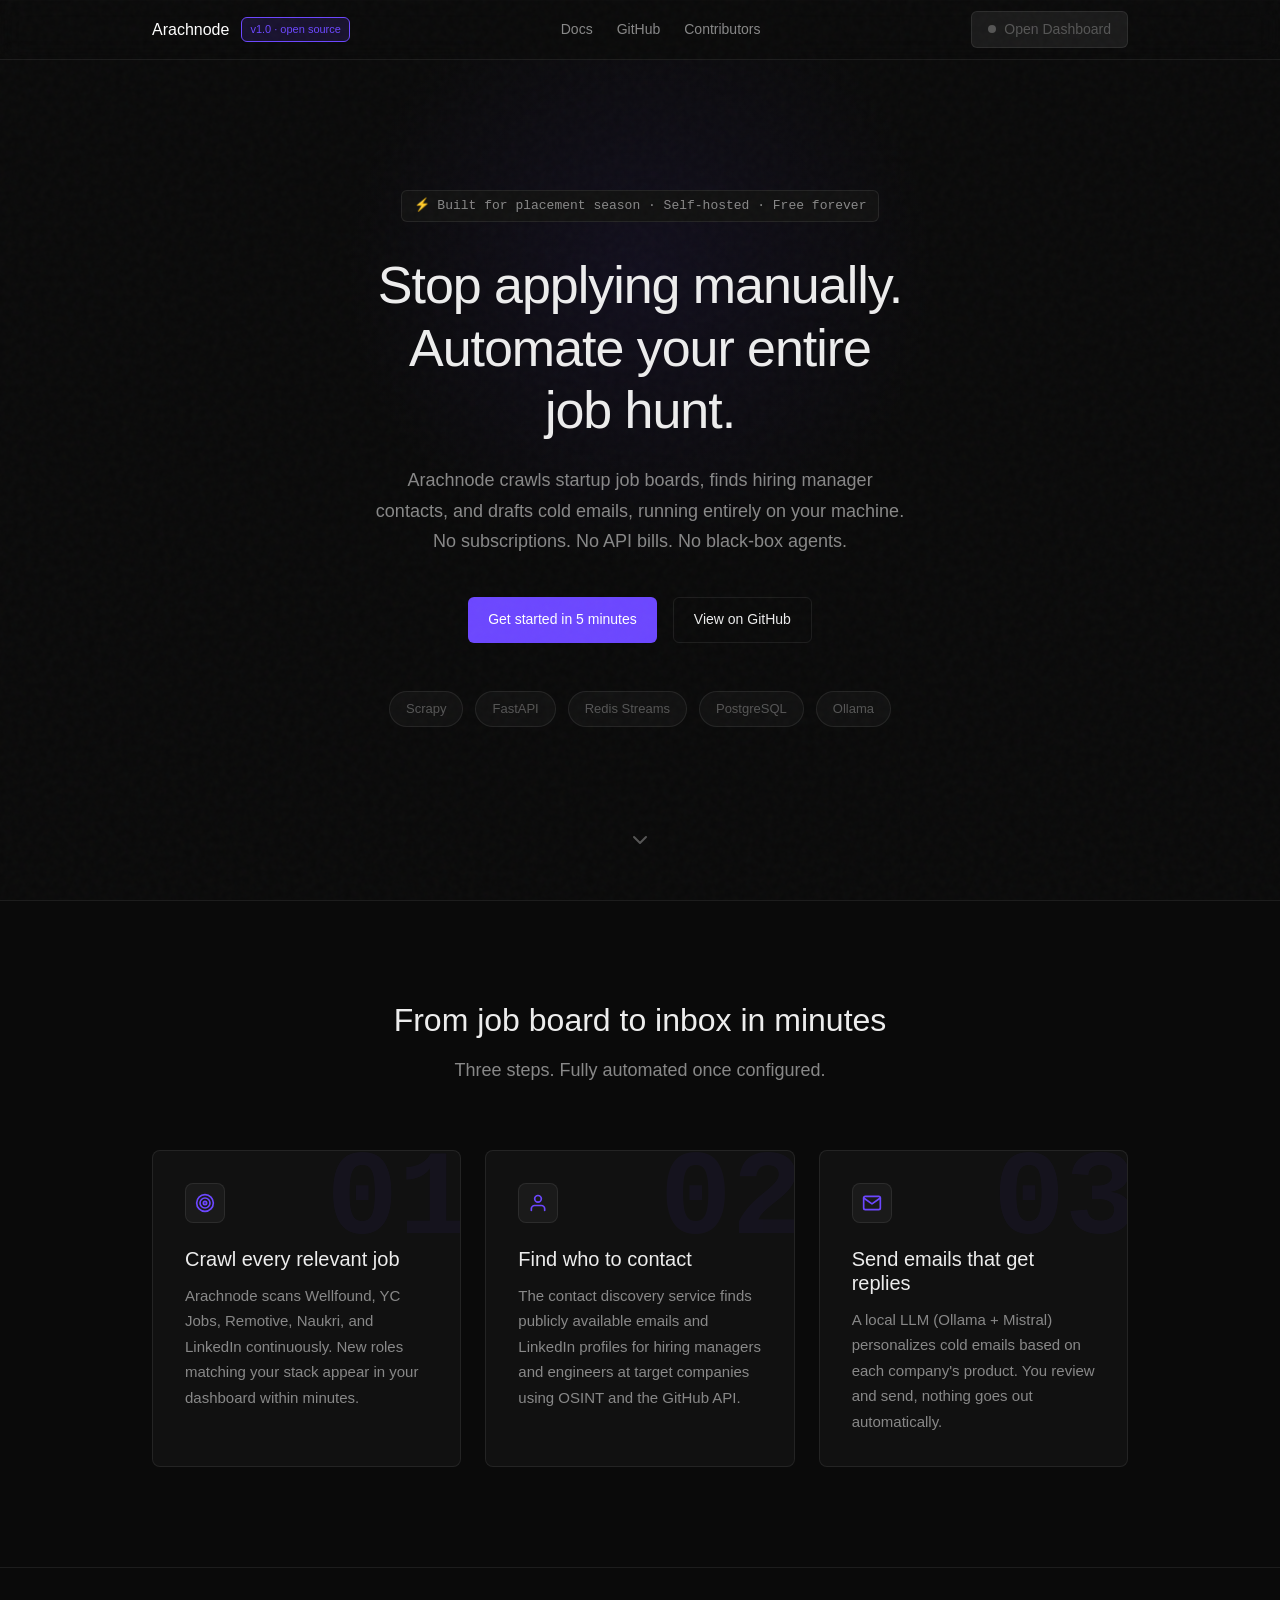
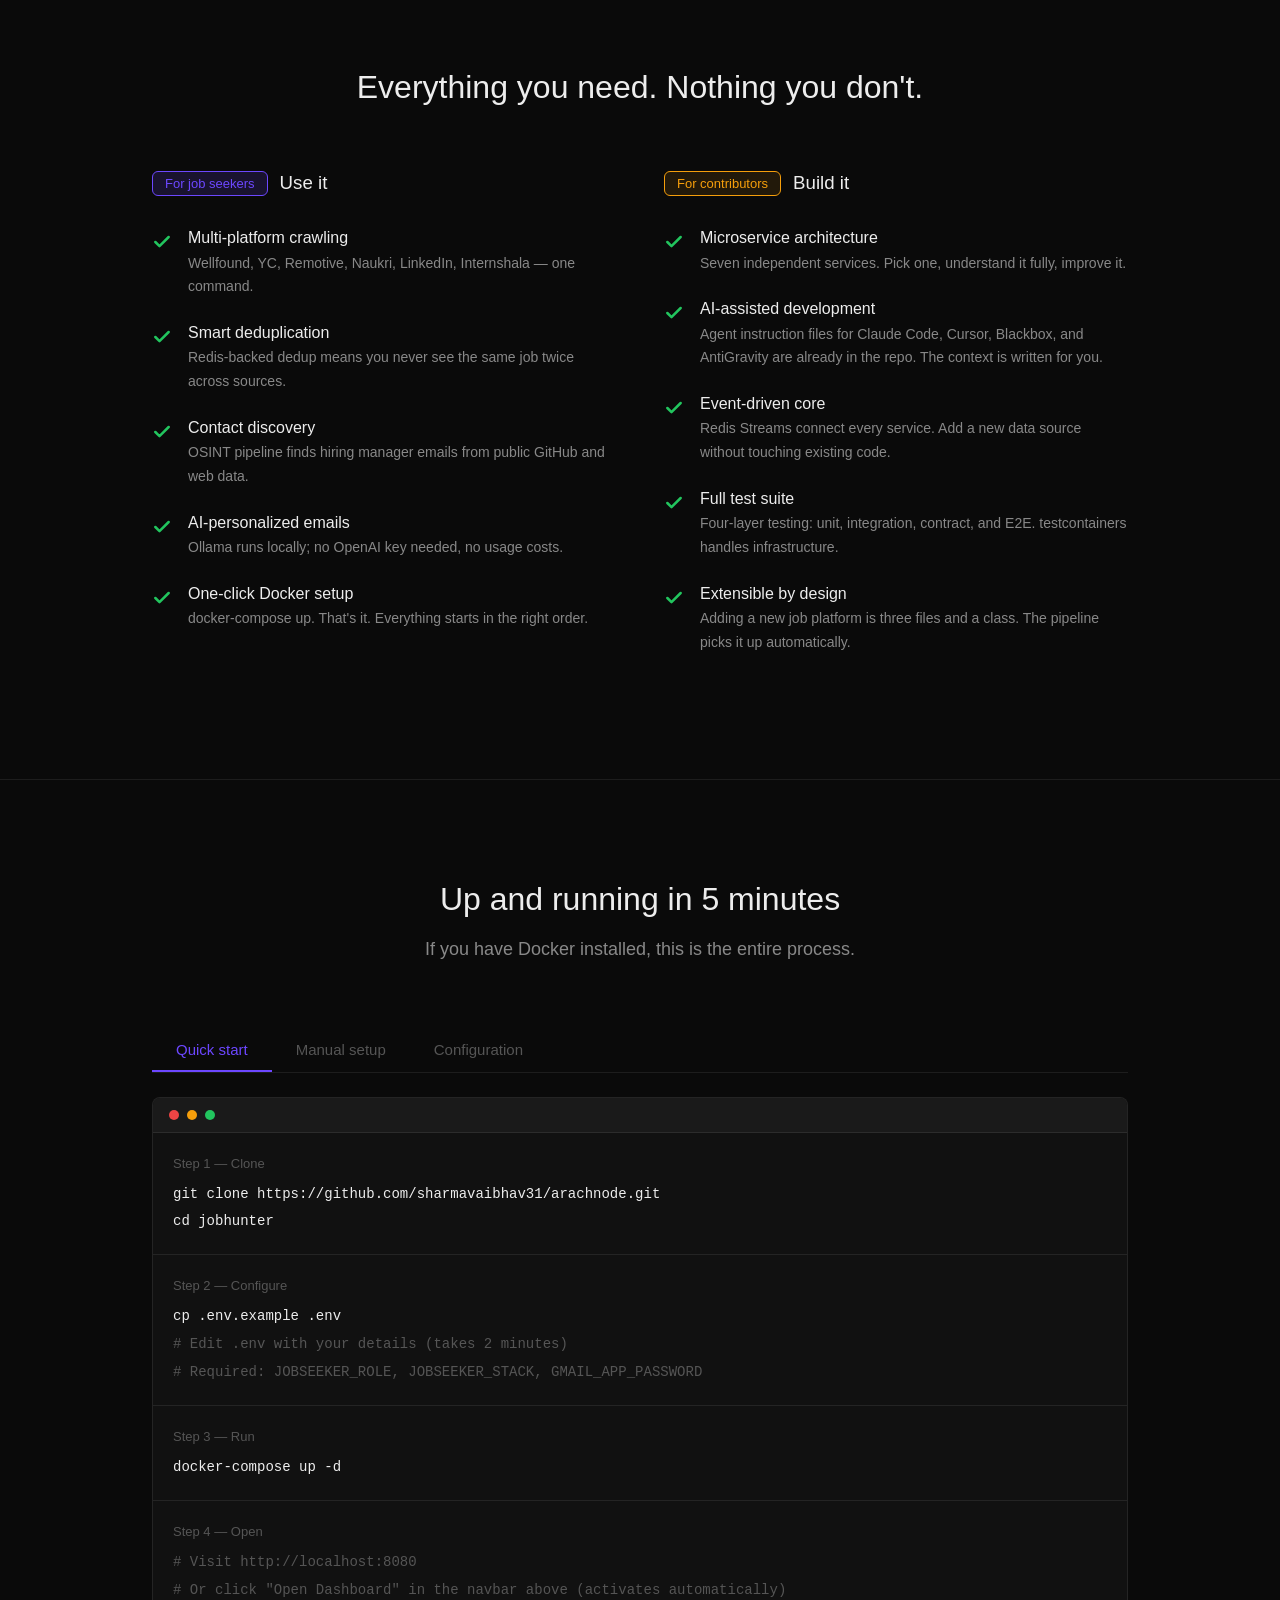
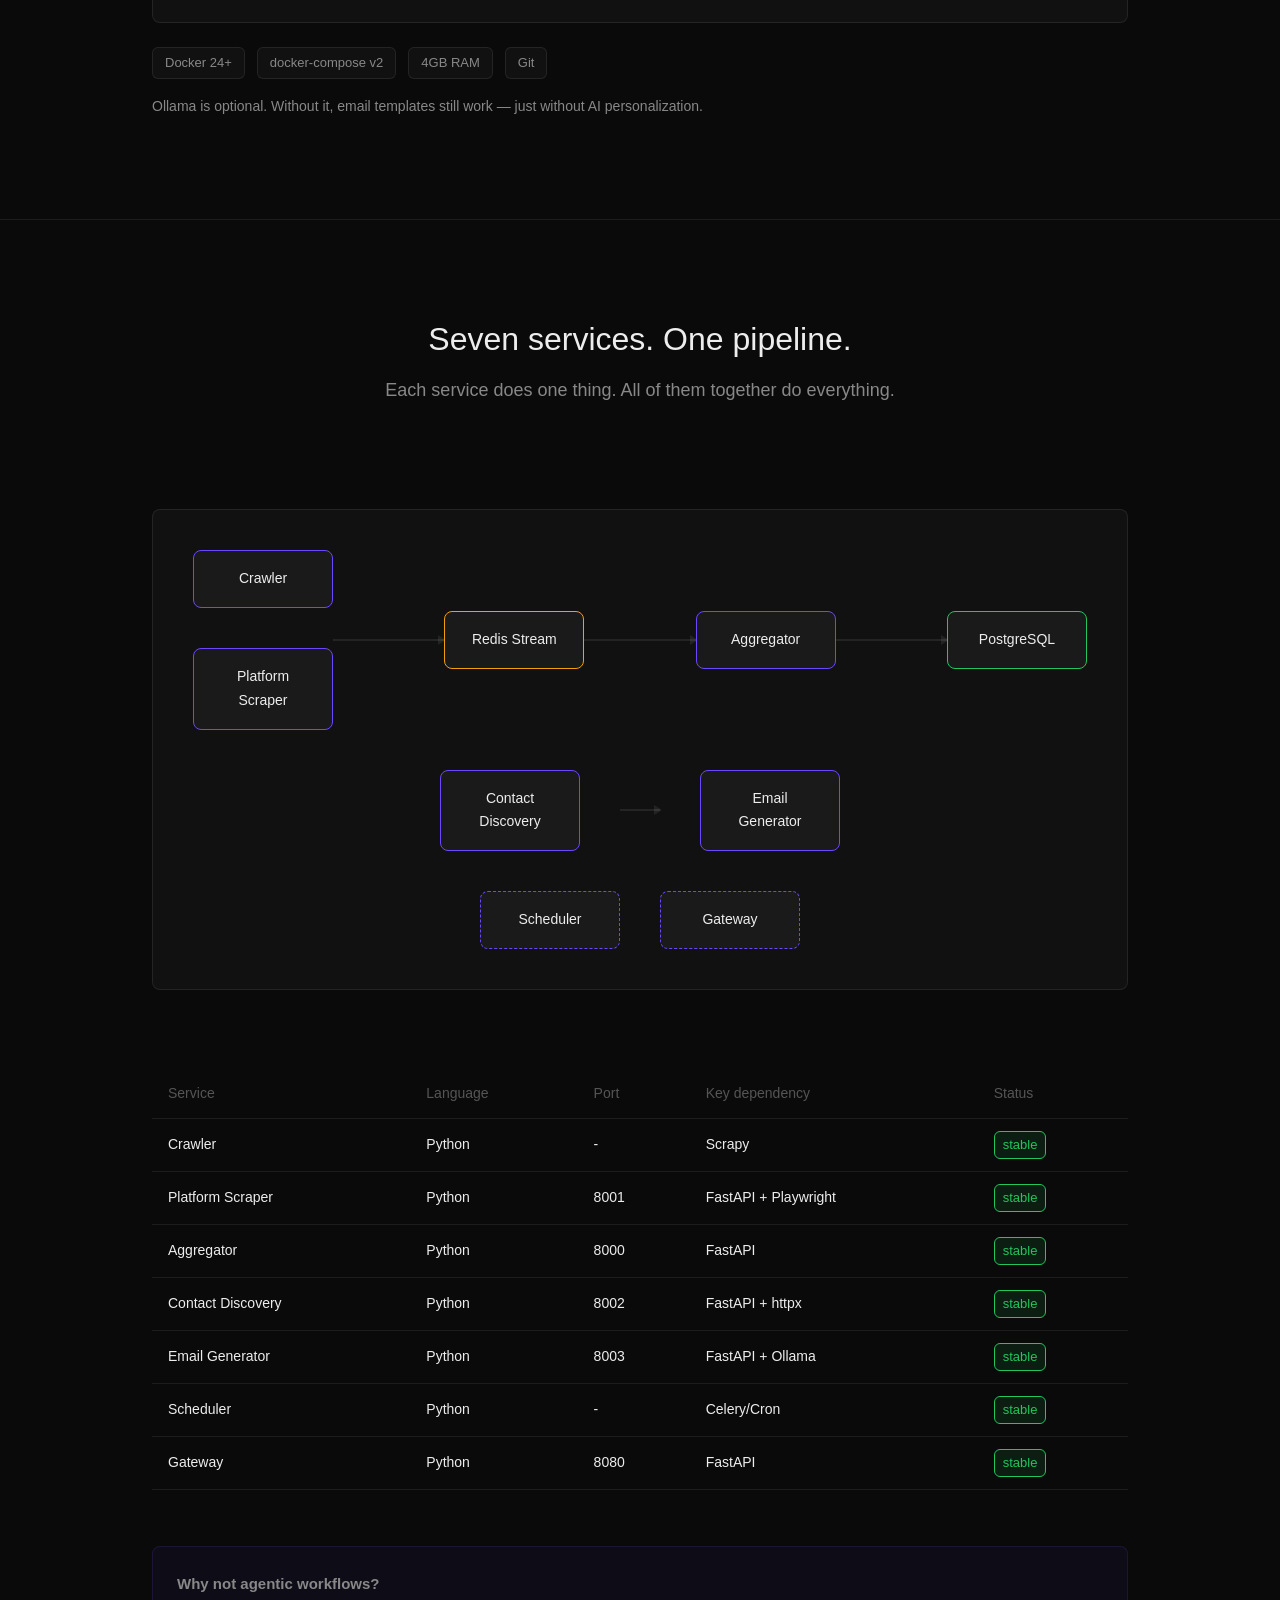
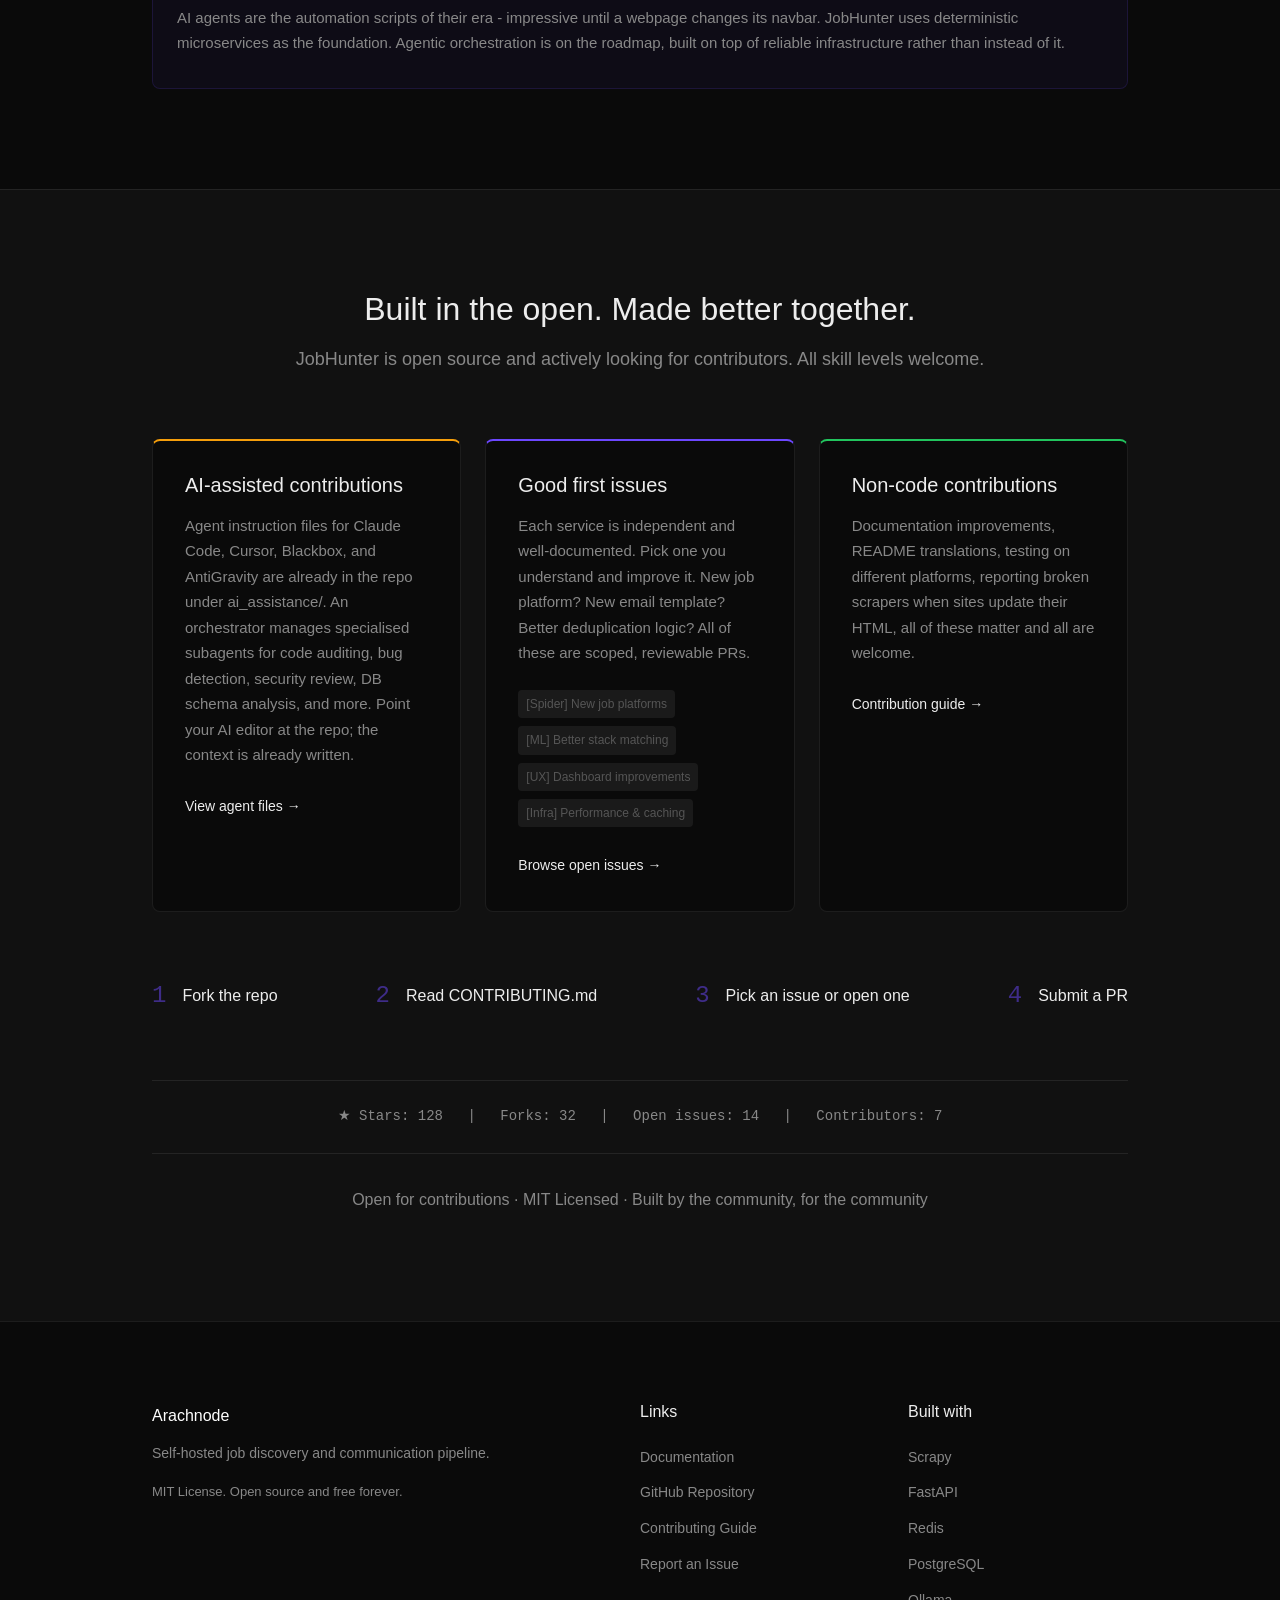
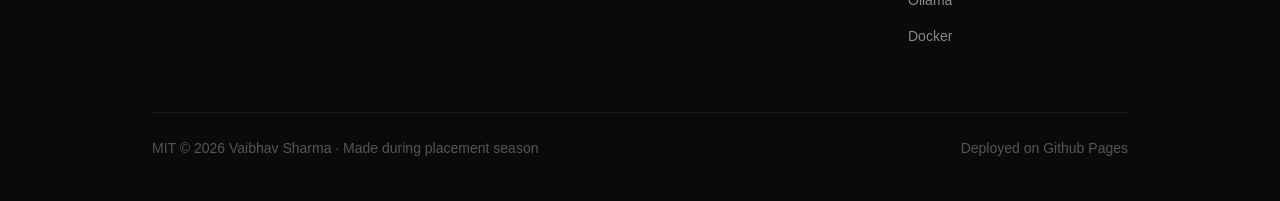
==== index.html @ dc08a5b5 "Merge 53753cd4a2f0434743043cc463ab600b4a86cc49 into fad98e460cee92b92af1d5ba38550f47e8e9e1f4" ====
<!-- 
  JobHunter Landing Page
  Deploy: GitHub Pages, Vercel, Netlify (static, no build step)
  Dashboard detection: polls localhost:8080/api/health every 10s
  To update GitHub link: search GITHUB_URL constant
  To update your name: search AUTHOR_NAME constant
-->
<!doctype html>
<html lang="en">
  <head>
    <meta charset="UTF-8" />
    <meta name="viewport" content="width=device-width, initial-scale=1.0" />
    <title>Arachnode - Automated Job Hunt</title>
    <meta
      name="description"
      content="Arachnode - a self-hosted, microservice-based job discovery and application tracking system for engineering placements."
    />
    <style>
      /* === CORE VARIABLES & PREREQUISITES === */
      :root {
        --bg: #0a0a0a;
        --surface: #111111;
        --surface-elevated: #1a1a1a;
        --border: rgba(255, 255, 255, 0.08);
        --text-primary: #ededed;
        --text-secondary: #888888;
        --text-muted: #555555;
        --accent-purple: #6c47ff;
        --accent-purple-dim: rgba(108, 71, 255, 0.15);
        --green: #22c55e;
        --green-dim: rgba(34, 197, 94, 0.1);
        --amber: #f59e0b;
        --amber-dim: rgba(245, 158, 11, 0.1);
        --red: #ef4444;
        --font-body: -apple-system, BlinkMacSystemFont, "Segoe UI", sans-serif;
        --font-code: "SF Mono", "Fira Code", "Cascadia Code", monospace;
      }

      * {
        box-sizing: border-box;
        margin: 0;
        padding: 0;
      }
      html {
        scroll-behavior: smooth;
      }
      body {
        background-color: var(--bg);
        color: var(--text-primary);
        font-family: var(--font-body);
        font-size: 16px;
        line-height: 1.7;
        overflow-x: hidden;
        -webkit-font-smoothing: antialiased;
      }

      body::before {
        content: "";
        position: fixed;
        top: 0;
        left: 0;
        width: 100vw;
        height: 100vh;
        pointer-events: none;
        z-index: 9999;
        opacity: 0.03;
        background: url('data:image/svg+xml;utf8,<svg viewBox="0 0 200 200" xmlns="http://www.w3.org/2000/svg"><filter id="noise"><feTurbulence type="fractalNoise" baseFrequency="0.65" numOctaves="3" stitchTiles="stitch"/></filter><rect width="100%" height="100%" filter="url(%23noise)"/></svg>');
      }

      a {
        color: inherit;
        text-decoration: none;
        transition: color 150ms ease;
      }
      a:hover {
        color: var(--text-primary);
      }
      ul {
        list-style: none;
      }
      button {
        font-family: inherit;
        cursor: pointer;
        border: none;
        background: none;
      }

      h1,
      h2,
      h3,
      h4 {
        font-weight: 500;
        line-height: 1.2;
      }

      .container {
        max-width: 1024px;
        margin: 0 auto;
        padding: 0 24px;
      }

      .pill {
        display: inline-flex;
        align-items: center;
        justify-content: center;
        padding: 4px 12px;
        border-radius: 6px;
        font-size: 13px;
        background: var(--surface);
        border: 1px solid var(--border);
        color: var(--text-secondary);
      }
      .pill.purple {
        background: var(--accent-purple-dim);
        border-color: var(--accent-purple);
        color: var(--accent-purple);
      }
      .pill.amber {
        background: var(--amber-dim);
        border-color: var(--amber);
        color: var(--amber);
      }
      .pill.green {
        background: var(--green-dim);
        border-color: var(--green);
        color: var(--green);
      }

      .btn {
        display: inline-flex;
        align-items: center;
        justify-content: center;
        padding: 10px 20px;
        border-radius: 6px;
        font-size: 14px;
        font-weight: 500;
        transition: all 150ms ease;
        text-decoration: none;
      }
      .btn-primary {
        background: var(--accent-purple);
        color: #fff;
      }
      .btn-primary:hover {
        background: #5a3ce0;
        transform: translateY(-1px);
      }
      .btn-outline {
        background: transparent;
        border: 1px solid var(--border);
        color: var(--text-primary);
      }
      .btn-outline:hover {
        background: var(--surface-elevated);
      }

      code {
        font-family: var(--font-code);
        background: var(--surface-elevated);
        padding: 2px 6px;
        border-radius: 4px;
        font-size: 0.9em;
      }

      /* Scrollbar */
      ::-webkit-scrollbar {
        width: 8px;
        height: 8px;
      }
      ::-webkit-scrollbar-track {
        background: var(--bg);
      }
      ::-webkit-scrollbar-thumb {
        background: var(--surface-elevated);
        border-radius: 4px;
      }
      ::-webkit-scrollbar-thumb:hover {
        background: var(--text-muted);
      }

      /* Animations */
      @media (prefers-reduced-motion: no-preference) {
        .animate-on-scroll {
          opacity: 0;
          transform: translateY(20px);
          transition:
            opacity 400ms ease,
            transform 400ms ease;
        }
        .animate-on-scroll.visible {
          opacity: 1;
          transform: translateY(0);
        }
      }

      /* === NAVBAR === */
      nav {
        position: fixed;
        top: 0;
        left: 0;
        right: 0;
        backdrop-filter: blur(12px);
        background: rgba(10, 10, 10, 0.8);
        border-bottom: 1px solid var(--border);
        z-index: 1000;
        height: 60px;
        display: flex;
        align-items: center;
      }
      .nav-inner {
        display: flex;
        justify-content: space-between;
        align-items: center;
        width: 100%;
      }
      .brand {
        display: flex;
        align-items: center;
        gap: 12px;
        font-weight: 500;
        color: #fff;
      }
      .nav-links {
        display: flex;
        align-items: center;
        gap: 24px;
        font-size: 14px;
        color: var(--text-secondary);
      }
      .nav-ctas {
        display: flex;
        align-items: center;
        gap: 16px;
      }

      #dashboard-btn {
        padding: 6px 16px;
        border-radius: 6px;
        font-size: 14px;
        background: var(--surface-elevated);
        color: var(--text-muted);
        border: 1px solid var(--border);
        display: flex;
        align-items: center;
        gap: 8px;
        cursor: not-allowed;
        position: relative;
      }
      #dashboard-btn.active {
        background: var(--accent-purple);
        color: #fff;
        border-color: var(--accent-purple);
        cursor: pointer;
      }
      #dashboard-btn.active:hover {
        background: #5a3ce0;
      }
      .status-dot {
        width: 8px;
        height: 8px;
        border-radius: 50%;
        background: var(--text-muted);
      }
      #dashboard-btn.active .status-dot {
        background: var(--green);
        margin-right: 4px;
        box-shadow: 0 0 0 rgba(34, 197, 94, 0.4);
        animation: pulse 2s infinite;
      }

      #dashboard-btn[disabled]:hover::after {
        content: "Start your services first: docker-compose up -d";
        position: absolute;
        top: calc(100% + 8px);
        right: 0;
        width: 240px;
        padding: 8px 12px;
        background: var(--surface-elevated);
        border: 1px solid var(--border);
        border-radius: 6px;
        font-size: 12px;
        color: var(--text-primary);
        z-index: 100;
      }

      .mobile-menu-btn {
        display: none;
        background: none;
        border: none;
        color: var(--text-primary);
        cursor: pointer;
        padding: 4px;
      }
      .mobile-menu-btn svg {
        width: 24px;
        height: 24px;
      }

      @keyframes pulse {
        0% {
          transform: scale(0.95);
          box-shadow: 0 0 0 0 rgba(34, 197, 94, 0.7);
        }
        70% {
          transform: scale(1);
          box-shadow: 0 0 0 6px rgba(34, 197, 94, 0);
        }
        100% {
          transform: scale(0.95);
          box-shadow: 0 0 0 0 rgba(34, 197, 94, 0);
        }
      }

      /* === DASHBOARD STATUS BAR === */
      #status-bar {
        display: none;
        padding: 12px 16px;
        margin: 80px auto 0 auto;
        max-width: 600px;
        background: var(--green-dim);
        border: 1px solid var(--green);
        border-radius: 8px;
        font-size: 14px;
        color: var(--green);
        text-align: center;
      }
      #status-bar a {
        text-decoration: underline;
        margin-left: 8px;
        font-weight: 500;
      }

      /* === HERO === */
      .hero {
        min-height: 100vh;
        display: flex;
        flex-direction: column;
        justify-content: center;
        align-items: center;
        text-align: center;
        padding: 120px 24px 80px;
        position: relative;
      }
      .hero-glow {
        position: absolute;
        top: 30%;
        left: 50%;
        transform: translate(-50%, -50%);
        width: 600px;
        height: 600px;
        background: radial-gradient(
          circle,
          rgba(108, 71, 255, 0.08) 0%,
          rgba(0, 0, 0, 0) 70%
        );
        border-radius: 50%;
        pointer-events: none;
        z-index: -1;
      }
      .hero .pill {
        font-family: var(--font-code);
        margin-bottom: 32px;
        margin-top: 40px;
      }
      .hero h1 {
        font-size: clamp(36px, 5vw, 52px);
        max-width: 720px;
        margin-bottom: 24px;
        letter-spacing: -0.02em;
      }
      .hero p {
        font-size: 18px;
        color: var(--text-secondary);
        max-width: 540px;
        margin: 0 auto 40px;
      }
      .hero-ctas {
        display: flex;
        gap: 16px;
        justify-content: center;
        margin-bottom: 48px;
        flex-wrap: wrap;
      }

      .tech-pills {
        display: flex;
        gap: 12px;
        justify-content: center;
        flex-wrap: wrap;
        margin-bottom: 64px;
      }
      .tech-pill {
        padding: 6px 16px;
        border-radius: 50px;
        border: 1px solid var(--border);
        background: var(--surface);
        font-size: 13px;
        color: var(--text-muted);
      }

      .scroll-indicator {
        position: absolute;
        bottom: 40px;
        left: 50%;
        transform: translateX(-50%);
        animation: bounce 2s infinite;
        color: var(--text-muted);
      }
      .scroll-indicator svg {
        width: 24px;
        height: 24px;
      }
      @keyframes bounce {
        0%,
        20%,
        50%,
        80%,
        100% {
          transform: translateY(0) translateX(-50%);
        }
        40% {
          transform: translateY(-10px) translateX(-50%);
        }
        60% {
          transform: translateY(-5px) translateX(-50%);
        }
      }

      /* === SECTIONS GENERAL === */
      section {
        padding: 100px 0;
        border-top: 1px solid var(--border);
      }
      .section-header {
        text-align: center;
        margin-bottom: 64px;
      }
      .section-header h2 {
        font-size: 32px;
        margin-bottom: 16px;
      }
      .section-header p {
        color: var(--text-secondary);
        font-size: 18px;
      }

      /* === HOW IT WORKS === */
      .steps-grid {
        display: grid;
        grid-template-columns: repeat(auto-fit, minmax(280px, 1fr));
        gap: 24px;
      }
      .step-card {
        background: var(--surface);
        border: 1px solid var(--border);
        border-radius: 8px;
        padding: 32px;
        position: relative;
        overflow: hidden;
        transition: border-color 150ms ease;
      }
      .step-card:hover {
        border-color: rgba(255, 255, 255, 0.2);
        background: var(--surface-elevated);
      }
      .step-number {
        position: absolute;
        top: -10px;
        right: -10px;
        font-family: var(--font-code);
        font-size: 120px;
        font-weight: 700;
        color: var(--accent-purple);
        opacity: 0.05;
        line-height: 1;
        pointer-events: none;
      }
      .step-icon {
        width: 40px;
        height: 40px;
        border-radius: 8px;
        background: var(--surface-elevated);
        border: 1px solid var(--border);
        display: flex;
        align-items: center;
        justify-content: center;
        margin-bottom: 24px;
        color: var(--accent-purple);
      }
      .step-icon svg {
        width: 20px;
        height: 20px;
        stroke: currentColor;
        fill: none;
        stroke-width: 2;
        stroke-linecap: round;
        stroke-linejoin: round;
      }
      .step-card h3 {
        font-size: 20px;
        margin-bottom: 12px;
      }
      .step-card p {
        color: var(--text-secondary);
        font-size: 15px;
      }

      /* === FEATURES === */
      .features-split {
        display: grid;
        grid-template-columns: 1fr 1fr;
        gap: 48px;
      }
      .features-col h3 {
        margin-bottom: 32px;
        display: flex;
        align-items: center;
      }
      .feature-row {
        display: flex;
        gap: 16px;
        margin-bottom: 24px;
      }
      .feature-icon {
        color: var(--green);
        margin-top: 4px;
        flex-shrink: 0;
      }
      .feature-icon svg {
        width: 20px;
        height: 20px;
      }
      .feature-content h4 {
        font-size: 16px;
        margin-bottom: 4px;
        color: var(--text-primary);
      }
      .feature-content p {
        font-size: 14px;
        color: var(--text-secondary);
      }

      /* === INSTALLATION === */
      .tabs {
        margin-bottom: 24px;
        display: flex;
        border-bottom: 1px solid var(--border);
        overflow-x: auto;
        scrollbar-width: none;
      }
      .tab-btn {
        padding: 12px 24px;
        color: var(--text-muted);
        font-size: 15px;
        font-weight: 500;
        border-bottom: 2px solid transparent;
        transition: all 150ms ease;
        white-space: nowrap;
      }
      .tab-btn:hover {
        color: var(--text-secondary);
      }
      .tab-btn.active {
        color: var(--accent-purple);
        border-bottom-color: var(--accent-purple);
      }
      .tab-content {
        display: none;
      }
      .tab-content.active {
        display: block;
      }

      .terminal {
        background: var(--surface);
        border: 1px solid var(--border);
        border-radius: 8px;
        overflow: hidden;
        margin-bottom: 24px;
      }
      .terminal-header {
        background: var(--surface-elevated);
        padding: 12px 16px;
        display: flex;
        align-items: center;
        border-bottom: 1px solid var(--border);
      }
      .dots {
        display: flex;
        gap: 8px;
      }
      .dot {
        width: 10px;
        height: 10px;
        border-radius: 50%;
      }
      .dot:nth-child(1) {
        background: var(--red);
      }
      .dot:nth-child(2) {
        background: var(--amber);
      }
      .dot:nth-child(3) {
        background: var(--green);
      }

      .terminal-step {
        position: relative;
        padding: 20px;
        border-bottom: 1px solid var(--border);
      }
      .terminal-step:last-child {
        border-bottom: none;
      }
      .terminal-step-label {
        font-size: 13px;
        color: var(--text-muted);
        margin-bottom: 8px;
      }
      .terminal-grid {
        display: grid;
        gap: 4px;
      }
      .terminal-line {
        font-family: var(--font-code);
        font-size: 14px;
        color: var(--text-primary);
      }
      .terminal-comment {
        color: var(--text-muted);
      }
      .copy-btn {
        position: absolute;
        top: 16px;
        right: 16px;
        background: var(--surface-elevated);
        border: 1px solid var(--border);
        color: var(--text-secondary);
        padding: 4px 8px;
        border-radius: 4px;
        font-size: 12px;
        opacity: 0;
        transition: opacity 150ms ease;
      }
      .terminal-step:hover .copy-btn {
        opacity: 1;
      }
      .copy-btn:hover {
        color: var(--text-primary);
        background: var(--border);
      }

      .prereq-row {
        display: flex;
        gap: 12px;
        margin-bottom: 16px;
        flex-wrap: wrap;
      }
      .installation-note {
        font-size: 14px;
        color: var(--text-secondary);
      }

      .config-table {
        width: 100%;
        border-collapse: collapse;
        text-align: left;
        font-size: 14px;
      }
      .config-table th,
      .config-table td {
        padding: 12px 16px;
        border-bottom: 1px solid var(--border);
      }
      .config-table th {
        color: var(--text-muted);
        font-weight: 500;
      }
      .config-table td:first-child code {
        background: none;
        padding: 0;
        color: var(--accent-purple);
      }

      /* === ARCHITECTURE === */
      .arch-diagram-wrapper {
        width: 100%;
        overflow-x: auto;
        -webkit-overflow-scrolling: touch;
      }
      .arch-diagram {
        min-width: 760px;
        margin: 40px auto;
        padding: 40px;
        background: var(--surface);
        border: 1px solid var(--border);
        border-radius: 8px;
      }

      /* Using Flexbox for CSS diagram */
      .diagram-flow {
        display: flex;
        align-items: center;
        justify-content: space-between;
        position: relative;
      }
      .node {
        background: var(--surface-elevated);
        border: 1px solid var(--accent-purple);
        padding: 16px 24px;
        border-radius: 8px;
        text-align: center;
        font-size: 14px;
        z-index: 2;
        position: relative;
        width: 140px;
        font-weight: 500;
      }
      .node.db {
        border-color: var(--green);
      }
      .node.queue {
        border-color: var(--amber);
      }

      .arrow {
        height: 2px;
        flex-grow: 1;
        background: var(--border);
        position: relative;
        z-index: 1;
        min-width: 30px;
      }
      .arrow::after {
        content: "";
        position: absolute;
        right: -2px;
        top: -4px;
        border-top: 5px solid transparent;
        border-bottom: 5px solid transparent;
        border-left: 8px solid var(--border);
      }

      .diagram-column {
        display: flex;
        flex-direction: column;
        gap: 40px;
      }

      .services-table {
        width: 100%;
        border-collapse: collapse;
        text-align: left;
        font-size: 14px;
        margin-top: 40px;
        margin-bottom: 32px;
      }
      .services-table th,
      .services-table td {
        padding: 12px 16px;
        border-bottom: 1px solid var(--border);
      }
      .services-table th {
        color: var(--text-muted);
        font-weight: 500;
      }

      .callout {
        background: rgba(108, 71, 255, 0.05);
        border: 1px solid var(--accent-purple-dim);
        padding: 24px;
        border-radius: 8px;
        margin-top: 24px;
      }
      .callout p {
        color: var(--text-secondary);
        font-size: 15px;
        margin-bottom: 8px;
      }

      /* === CONTRIBUTOR === */
      .contribute-section {
        background: var(--surface);
      }
      .contrib-cards {
        display: grid;
        grid-template-columns: repeat(auto-fit, minmax(280px, 1fr));
        gap: 24px;
        margin-bottom: 64px;
      }
      .contrib-card {
        background: var(--bg);
        border: 1px solid var(--border);
        border-radius: 8px;
        padding: 32px;
      }
      .contrib-card h3 {
        font-size: 20px;
        margin-bottom: 16px;
      }
      .contrib-card p {
        color: var(--text-secondary);
        font-size: 15px;
        margin-bottom: 24px;
      }
      .contrib-card.c-amber {
        border-top: 2px solid var(--amber);
      }
      .contrib-card.c-purple {
        border-top: 2px solid var(--accent-purple);
      }
      .contrib-card.c-green {
        border-top: 2px solid var(--green);
      }

      .contrib-tags {
        display: flex;
        flex-wrap: wrap;
        gap: 8px;
        margin-bottom: 24px;
      }
      .contrib-tags span {
        font-size: 12px;
        padding: 4px 8px;
        background: var(--surface-elevated);
        border-radius: 4px;
        color: var(--text-muted);
      }

      .cta-link {
        color: var(--text-primary);
        font-size: 14px;
        font-weight: 500;
        display: inline-flex;
        align-items: center;
      }
      .cta-link:hover {
        color: var(--accent-purple);
      }

      .steps-row {
        display: flex;
        justify-content: space-between;
        margin-bottom: 64px;
      }
      .min-step {
        display: flex;
        align-items: center;
        gap: 16px;
      }
      .min-step-num {
        font-family: var(--font-code);
        color: var(--accent-purple);
        font-size: 24px;
        opacity: 0.5;
      }
      .min-step-text {
        font-weight: 500;
        color: var(--text-primary);
      }

      .stats-row {
        text-align: center;
        color: var(--text-secondary);
        font-family: var(--font-code);
        font-size: 14px;
        margin-bottom: 32px;
        padding: 24px 0;
        border-top: 1px solid var(--border);
        border-bottom: 1px solid var(--border);
      }
      .stats-row span {
        margin: 0 16px;
      }

      /* === FOOTER === */
      footer {
        border-top: 1px solid var(--border);
        padding: 80px 0 40px;
        background: var(--bg);
      }
      .footer-cols {
        display: grid;
        grid-template-columns: 2fr 1fr 1fr;
        gap: 48px;
        margin-bottom: 64px;
      }
      .footer-col h4 {
        margin-bottom: 24px;
        font-size: 16px;
        color: var(--text-primary);
      }
      .footer-col p {
        color: var(--text-secondary);
        font-size: 14px;
        margin-bottom: 16px;
      }
      .footer-links {
        display: flex;
        flex-direction: column;
        gap: 12px;
      }
      .footer-links a {
        color: var(--text-secondary);
        font-size: 14px;
      }
      .footer-links a:hover {
        color: var(--text-primary);
      }

      .footer-bottom {
        display: flex;
        justify-content: space-between;
        align-items: center;
        border-top: 1px solid var(--border);
        padding-top: 24px;
        font-size: 14px;
        color: var(--text-muted);
      }

      /* === RESPONSIVE === */
      @media (max-width: 1024px) {
        .features-split {
          grid-template-columns: 1fr;
          gap: 64px;
        }
      }
      @media (max-width: 768px) {
        .footer-cols {
          grid-template-columns: 1fr;
          text-align: center;
        }
        .steps-row {
          flex-direction: column;
          gap: 24px;
        }
        .stats-row span {
          display: block;
          margin: 8px 0;
        }
      }
      @media (max-width: 640px) {
        .nav-links {
          display: none;
        }
        .nav-links.active {
          display: flex;
          flex-direction: column;
          position: absolute;
          top: 60px;
          left: 0;
          right: 0;
          background: var(--bg);
          padding: 24px;
          border-bottom: 1px solid var(--border);
        }
        .mobile-menu-btn {
          display: block;
        }
        .hero {
          padding-top: 100px;
        }
        .hero h1 {
          font-size: 36px;
        }
        .footer-bottom {
          flex-direction: column;
          gap: 16px;
          text-align: center;
        }
      }
    </style>
  </head>
  <body>
    <!-- NAVBAR -->
    <nav>
      <div class="container nav-inner">
        <div class="brand">
          Arachnode
          <span class="pill purple" style="padding: 2px 8px; font-size: 11px"
            >v1.0 &middot; open source</span
          >
        </div>
        <ul class="nav-links" id="nav-menu">
          <li><a href="#installation">Docs</a></li>
          <li>
            <a
              href="https://github.com/sharmavaibhav31/arachnode"
              target="_blank"
              id="gh-link-nav"
              >GitHub</a
            >
          </li>
          <li><a href="#contributor">Contributors</a></li>
        </ul>
        <div class="nav-ctas">
          <a id="dashboard-btn" title="Dashboard">
            <div class="status-dot"></div>
            Open Dashboard
          </a>
          <button
            class="mobile-menu-btn"
            id="mobile-toggle"
            aria-label="Toggle menu"
          >
            <svg
              viewBox="0 0 24 24"
              fill="none"
              stroke="currentColor"
              stroke-width="2"
              stroke-linecap="round"
              stroke-linejoin="round"
            >
              <line x1="3" y1="12" x2="21" y2="12"></line>
              <line x1="3" y1="6" x2="21" y2="6"></line>
              <line x1="3" y1="18" x2="21" y2="18"></line>
            </svg>
          </button>
        </div>
      </div>
    </nav>

    <!-- DASHBOARD STATUS BAR -->
    <div id="status-bar" class="animate-on-scroll">
      &#10003; Services detected — your JobHunter dashboard is running
      <a href="#" id="status-bar-link">Open Dashboard &rarr;</a>
    </div>

    <!-- HERO -->
    <section class="hero" id="hero">
      <div class="hero-glow"></div>
      <div class="pill">
        ⚡ Built for placement season &middot; Self-hosted &middot; Free forever
      </div>
      <h1 class="animate-on-scroll">
        Stop applying manually.<br />Automate your entire<br />job hunt.
      </h1>
      <p class="animate-on-scroll" style="transition-delay: 80ms">
        Arachnode crawls startup job boards, finds hiring manager contacts, and
        drafts cold emails, running entirely on your machine. No subscriptions.
        No API bills. No black-box agents.
      </p>
      <div class="hero-ctas animate-on-scroll" style="transition-delay: 160ms">
        <a href="#installation" class="btn btn-primary"
          >Get started in 5 minutes</a
        >
        <a
          href="https://github.com/sharmavaibhav31/arachnode"
          target="_blank"
          class="btn btn-outline"
          id="gh-link-hero"
          >View on GitHub</a
        >
      </div>
      <div class="tech-pills animate-on-scroll" style="transition-delay: 240ms">
        <div class="tech-pill">Scrapy</div>
        <div class="tech-pill">FastAPI</div>
        <div class="tech-pill">Redis Streams</div>
        <div class="tech-pill">PostgreSQL</div>
        <div class="tech-pill">Ollama</div>
      </div>
      <div class="scroll-indicator">
        <svg
          viewBox="0 0 24 24"
          fill="none"
          stroke="currentColor"
          stroke-width="2"
          stroke-linecap="round"
          stroke-linejoin="round"
        >
          <polyline points="6 9 12 15 18 9"></polyline>
        </svg>
      </div>
    </section>

    <!-- HOW IT WORKS -->
    <section id="how-it-works">
      <div class="container">
        <div class="section-header animate-on-scroll">
          <h2>From job board to inbox in minutes</h2>
          <p>Three steps. Fully automated once configured.</p>
        </div>
        <div class="steps-grid">
          <div
            class="step-card animate-on-scroll"
            style="transition-delay: 0ms"
          >
            <div class="step-number">01</div>
            <div class="step-icon">
              <svg viewBox="0 0 24 24">
                <circle cx="12" cy="12" r="10"></circle>
                <circle cx="12" cy="12" r="6"></circle>
                <circle cx="12" cy="12" r="2"></circle>
              </svg>
            </div>
            <h3>Crawl every relevant job</h3>
            <p>
              Arachnode scans Wellfound, YC Jobs, Remotive, Naukri, and LinkedIn
              continuously. New roles matching your stack appear in your
              dashboard within minutes.
            </p>
          </div>
          <div
            class="step-card animate-on-scroll"
            style="transition-delay: 80ms"
          >
            <div class="step-number">02</div>
            <div class="step-icon">
              <svg viewBox="0 0 24 24">
                <path d="M20 21v-2a4 4 0 0 0-4-4H8a4 4 0 0 0-4 4v2"></path>
                <circle cx="12" cy="7" r="4"></circle>
              </svg>
            </div>
            <h3>Find who to contact</h3>
            <p>
              The contact discovery service finds publicly available emails and
              LinkedIn profiles for hiring managers and engineers at target
              companies using OSINT and the GitHub API.
            </p>
          </div>
          <div
            class="step-card animate-on-scroll"
            style="transition-delay: 160ms"
          >
            <div class="step-number">03</div>
            <div class="step-icon">
              <svg viewBox="0 0 24 24">
                <path
                  d="M4 4h16c1.1 0 2 .9 2 2v12c0 1.1-.9 2-2 2H4c-1.1 0-2-.9-2-2V6c0-1.1.9-2 2-2z"
                ></path>
                <polyline points="22,6 12,13 2,6"></polyline>
              </svg>
            </div>
            <h3>Send emails that get replies</h3>
            <p>
              A local LLM (Ollama + Mistral) personalizes cold emails based on
              each company's product. You review and send, nothing goes out
              automatically.
            </p>
          </div>
        </div>
      </div>
    </section>

    <!-- FEATURES -->
    <section id="features">
      <div class="container">
        <div class="section-header animate-on-scroll">
          <h2>Everything you need. Nothing you don't.</h2>
        </div>
        <div class="features-split">
          <div
            class="features-col animate-on-scroll"
            style="transition-delay: 0ms"
          >
            <h3>
              <span class="pill purple" style="margin-right: 12px"
                >For job seekers</span
              >
              Use it
            </h3>

            <div class="feature-row">
              <div class="feature-icon">
                <svg
                  viewBox="0 0 24 24"
                  fill="none"
                  stroke="currentColor"
                  stroke-width="3"
                  stroke-linecap="round"
                  stroke-linejoin="round"
                >
                  <polyline points="20 6 9 17 4 12"></polyline>
                </svg>
              </div>
              <div class="feature-content">
                <h4>Multi-platform crawling</h4>
                <p>
                  Wellfound, YC, Remotive, Naukri, LinkedIn, Internshala — one
                  command.
                </p>
              </div>
            </div>
            <div class="feature-row">
              <div class="feature-icon">
                <svg
                  viewBox="0 0 24 24"
                  fill="none"
                  stroke="currentColor"
                  stroke-width="3"
                  stroke-linecap="round"
                  stroke-linejoin="round"
                >
                  <polyline points="20 6 9 17 4 12"></polyline>
                </svg>
              </div>
              <div class="feature-content">
                <h4>Smart deduplication</h4>
                <p>
                  Redis-backed dedup means you never see the same job twice
                  across sources.
                </p>
              </div>
            </div>
            <div class="feature-row">
              <div class="feature-icon">
                <svg
                  viewBox="0 0 24 24"
                  fill="none"
                  stroke="currentColor"
                  stroke-width="3"
                  stroke-linecap="round"
                  stroke-linejoin="round"
                >
                  <polyline points="20 6 9 17 4 12"></polyline>
                </svg>
              </div>
              <div class="feature-content">
                <h4>Contact discovery</h4>
                <p>
                  OSINT pipeline finds hiring manager emails from public GitHub
                  and web data.
                </p>
              </div>
            </div>
            <div class="feature-row">
              <div class="feature-icon">
                <svg
                  viewBox="0 0 24 24"
                  fill="none"
                  stroke="currentColor"
                  stroke-width="3"
                  stroke-linecap="round"
                  stroke-linejoin="round"
                >
                  <polyline points="20 6 9 17 4 12"></polyline>
                </svg>
              </div>
              <div class="feature-content">
                <h4>AI-personalized emails</h4>
                <p>
                  Ollama runs locally; no OpenAI key needed, no usage costs.
                </p>
              </div>
            </div>
            <div class="feature-row">
              <div class="feature-icon">
                <svg
                  viewBox="0 0 24 24"
                  fill="none"
                  stroke="currentColor"
                  stroke-width="3"
                  stroke-linecap="round"
                  stroke-linejoin="round"
                >
                  <polyline points="20 6 9 17 4 12"></polyline>
                </svg>
              </div>
              <div class="feature-content">
                <h4>One-click Docker setup</h4>
                <p>
                  docker-compose up. That's it. Everything starts in the right
                  order.
                </p>
              </div>
            </div>
          </div>

          <div
            class="features-col animate-on-scroll"
            style="transition-delay: 80ms"
          >
            <h3>
              <span class="pill amber" style="margin-right: 12px"
                >For contributors</span
              >
              Build it
            </h3>

            <div class="feature-row">
              <div class="feature-icon">
                <svg
                  viewBox="0 0 24 24"
                  fill="none"
                  stroke="currentColor"
                  stroke-width="3"
                  stroke-linecap="round"
                  stroke-linejoin="round"
                >
                  <polyline points="20 6 9 17 4 12"></polyline>
                </svg>
              </div>
              <div class="feature-content">
                <h4>Microservice architecture</h4>
                <p>
                  Seven independent services. Pick one, understand it fully,
                  improve it.
                </p>
              </div>
            </div>
            <div class="feature-row">
              <div class="feature-icon">
                <svg
                  viewBox="0 0 24 24"
                  fill="none"
                  stroke="currentColor"
                  stroke-width="3"
                  stroke-linecap="round"
                  stroke-linejoin="round"
                >
                  <polyline points="20 6 9 17 4 12"></polyline>
                </svg>
              </div>
              <div class="feature-content">
                <h4>AI-assisted development</h4>
                <p>
                  Agent instruction files for Claude Code, Cursor, Blackbox, and
                  AntiGravity are already in the repo. The context is written
                  for you.
                </p>
              </div>
            </div>
            <div class="feature-row">
              <div class="feature-icon">
                <svg
                  viewBox="0 0 24 24"
                  fill="none"
                  stroke="currentColor"
                  stroke-width="3"
                  stroke-linecap="round"
                  stroke-linejoin="round"
                >
                  <polyline points="20 6 9 17 4 12"></polyline>
                </svg>
              </div>
              <div class="feature-content">
                <h4>Event-driven core</h4>
                <p>
                  Redis Streams connect every service. Add a new data source
                  without touching existing code.
                </p>
              </div>
            </div>
            <div class="feature-row">
              <div class="feature-icon">
                <svg
                  viewBox="0 0 24 24"
                  fill="none"
                  stroke="currentColor"
                  stroke-width="3"
                  stroke-linecap="round"
                  stroke-linejoin="round"
                >
                  <polyline points="20 6 9 17 4 12"></polyline>
                </svg>
              </div>
              <div class="feature-content">
                <h4>Full test suite</h4>
                <p>
                  Four-layer testing: unit, integration, contract, and E2E.
                  testcontainers handles infrastructure.
                </p>
              </div>
            </div>
            <div class="feature-row">
              <div class="feature-icon">
                <svg
                  viewBox="0 0 24 24"
                  fill="none"
                  stroke="currentColor"
                  stroke-width="3"
                  stroke-linecap="round"
                  stroke-linejoin="round"
                >
                  <polyline points="20 6 9 17 4 12"></polyline>
                </svg>
              </div>
              <div class="feature-content">
                <h4>Extensible by design</h4>
                <p>
                  Adding a new job platform is three files and a class. The
                  pipeline picks it up automatically.
                </p>
              </div>
            </div>
          </div>
        </div>
      </div>
    </section>

    <!-- INSTALLATION -->
    <section id="installation">
      <div class="container animate-on-scroll">
        <div class="section-header">
          <h2>Up and running in 5 minutes</h2>
          <p>If you have Docker installed, this is the entire process.</p>
        </div>

        <div class="tabs">
          <button class="tab-btn active" data-target="tab-quick">
            Quick start
          </button>
          <button class="tab-btn" data-target="tab-manual">Manual setup</button>
          <button class="tab-btn" data-target="tab-config">
            Configuration
          </button>
        </div>

        <div class="tab-content active" id="tab-quick">
          <div class="terminal">
            <div class="terminal-header">
              <div class="dots">
                <div class="dot"></div>
                <div class="dot"></div>
                <div class="dot"></div>
              </div>
            </div>

            <div class="terminal-step">
              <div class="terminal-step-label">Step 1 — Clone</div>
              <div class="terminal-grid" id="code-step-1">
                <div class="terminal-line">
                  git clone https://github.com/sharmavaibhav31/arachnode.git
                </div>
                <div class="terminal-line">cd jobhunter</div>
              </div>
              <button
                class="copy-btn"
                data-text="git clone https://github.com/sharmavaibhav31/arachnode.git\ncd jobhunter"
              >
                Copy
              </button>
            </div>

            <div class="terminal-step">
              <div class="terminal-step-label">Step 2 — Configure</div>
              <div class="terminal-grid" id="code-step-2">
                <div class="terminal-line">cp .env.example .env</div>
                <div class="terminal-line terminal-comment">
                  # Edit .env with your details (takes 2 minutes)
                </div>
                <div class="terminal-line terminal-comment">
                  # Required: JOBSEEKER_ROLE, JOBSEEKER_STACK,
                  GMAIL_APP_PASSWORD
                </div>
              </div>
              <button class="copy-btn" data-text="cp .env.example .env">
                Copy
              </button>
            </div>

            <div class="terminal-step">
              <div class="terminal-step-label">Step 3 — Run</div>
              <div class="terminal-grid" id="code-step-3">
                <div class="terminal-line">docker-compose up -d</div>
              </div>
              <button class="copy-btn" data-text="docker-compose up -d">
                Copy
              </button>
            </div>

            <div class="terminal-step">
              <div class="terminal-step-label">Step 4 — Open</div>
              <div class="terminal-grid" id="code-step-4">
                <div class="terminal-line terminal-comment">
                  # Visit http://localhost:8080
                </div>
                <div class="terminal-line terminal-comment">
                  # Or click "Open Dashboard" in the navbar above (activates
                  automatically)
                </div>
              </div>
            </div>
          </div>

          <div class="prereq-row">
            <div class="pill">Docker 24+</div>
            <div class="pill">docker-compose v2</div>
            <div class="pill">4GB RAM</div>
            <div class="pill">Git</div>
          </div>
          <p class="installation-note">
            Ollama is optional. Without it, email templates still work — just
            without AI personalization.
          </p>
        </div>

        <div class="tab-content" id="tab-manual">
          <div class="terminal">
            <div class="terminal-header">
              <div class="dots">
                <div class="dot"></div>
                <div class="dot"></div>
                <div class="dot"></div>
              </div>
            </div>
            <div class="terminal-step" style="padding: 24px">
              <div class="terminal-grid">
                <div class="terminal-line">python -m venv venv</div>
                <div class="terminal-line">source venv/bin/activate</div>
                <div class="terminal-line">pip install -r requirements.txt</div>
                <div class="terminal-line">playwright install chromium</div>
                <br />
                <div class="terminal-line terminal-comment">
                  # Start Redis and Postgres separately, then:
                </div>
                <div class="terminal-line">scrapy crawl remotive</div>
                <div class="terminal-line">
                  uvicorn aggregator.main:app --port 8000
                </div>
              </div>
              <button
                class="copy-btn"
                data-text="python -m venv venv\nsource venv/bin/activate\npip install -r requirements.txt\nplaywright install chromium\nscrapy crawl remotive\nuvicorn aggregator.main:app --port 8000"
              >
                Copy
              </button>
            </div>
          </div>
        </div>

        <div class="tab-content" id="tab-config">
          <div class="terminal" style="padding: 0">
            <div style="overflow-x: auto">
              <table class="config-table">
                <thead>
                  <tr>
                    <th>Variable</th>
                    <th>Required</th>
                    <th>Description</th>
                  </tr>
                </thead>
                <tbody>
                  <tr>
                    <td><code>JOBSEEKER_ROLE</code></td>
                    <td>Yes</td>
                    <td>e.g. "Backend Engineer"</td>
                  </tr>
                  <tr>
                    <td><code>JOBSEEKER_STACK</code></td>
                    <td>Yes</td>
                    <td>e.g. "Python,Go,FastAPI"</td>
                  </tr>
                  <tr>
                    <td><code>GMAIL_ADDRESS</code></td>
                    <td>For sending</td>
                    <td>Your Gmail address</td>
                  </tr>
                  <tr>
                    <td><code>GMAIL_APP_PASSWORD</code></td>
                    <td>For sending</td>
                    <td>Gmail app password (not your main password)</td>
                  </tr>
                  <tr>
                    <td><code>OLLAMA_BASE_URL</code></td>
                    <td>Optional</td>
                    <td>Default: http://localhost:11434</td>
                  </tr>
                </tbody>
              </table>
            </div>
          </div>
          <a
            href="https://github.com/sharmavaibhav31/arachnode#configuration"
            target="_blank"
            class="cta-link"
            >Full configuration reference &rarr;</a
          >
        </div>
      </div>
    </section>

    <!-- ARCHITECTURE -->
    <section id="architecture">
      <div class="container">
        <div class="section-header animate-on-scroll">
          <h2>Seven services. One pipeline.</h2>
          <p>
            Each service does one thing. All of them together do everything.
          </p>
        </div>

        <div
          class="arch-diagram-wrapper animate-on-scroll"
          style="transition-delay: 80ms"
        >
          <div class="arch-diagram">
            <div class="diagram-flow">
              <div class="diagram-column">
                <div class="node">Crawler</div>
                <div class="node">Platform Scraper</div>
              </div>
              <div class="arrow"></div>
              <div class="node queue">Redis Stream</div>
              <div class="arrow"></div>
              <div class="node">Aggregator</div>
              <div class="arrow"></div>
              <div class="node db">PostgreSQL</div>
            </div>
            <div style="height: 40px"></div>
            <div
              class="diagram-flow"
              style="justify-content: center; gap: 40px"
            >
              <div class="node">Contact Discovery</div>
              <div class="arrow" style="flex-grow: 0; width: 40px"></div>
              <div class="node">Email Generator</div>
            </div>
            <div style="height: 40px"></div>
            <div
              class="diagram-flow"
              style="justify-content: center; gap: 40px"
            >
              <div class="node" style="border-style: dashed">Scheduler</div>
              <div class="node" style="border-style: dashed">Gateway</div>
            </div>
          </div>
        </div>

        <div
          class="animate-on-scroll"
          style="transition-delay: 160ms; overflow-x: auto"
        >
          <table class="services-table">
            <thead>
              <tr>
                <th>Service</th>
                <th>Language</th>
                <th>Port</th>
                <th>Key dependency</th>
                <th>Status</th>
              </tr>
            </thead>
            <tbody>
              <tr>
                <td>Crawler</td>
                <td>Python</td>
                <td>-</td>
                <td>Scrapy</td>
                <td>
                  <span class="pill green" style="padding: 2px 8px"
                    >stable</span
                  >
                </td>
              </tr>
              <tr>
                <td>Platform Scraper</td>
                <td>Python</td>
                <td>8001</td>
                <td>FastAPI + Playwright</td>
                <td>
                  <span class="pill green" style="padding: 2px 8px"
                    >stable</span
                  >
                </td>
              </tr>
              <tr>
                <td>Aggregator</td>
                <td>Python</td>
                <td>8000</td>
                <td>FastAPI</td>
                <td>
                  <span class="pill green" style="padding: 2px 8px"
                    >stable</span
                  >
                </td>
              </tr>
              <tr>
                <td>Contact Discovery</td>
                <td>Python</td>
                <td>8002</td>
                <td>FastAPI + httpx</td>
                <td>
                  <span class="pill green" style="padding: 2px 8px"
                    >stable</span
                  >
                </td>
              </tr>
              <tr>
                <td>Email Generator</td>
                <td>Python</td>
                <td>8003</td>
                <td>FastAPI + Ollama</td>
                <td>
                  <span class="pill green" style="padding: 2px 8px"
                    >stable</span
                  >
                </td>
              </tr>
              <tr>
                <td>Scheduler</td>
                <td>Python</td>
                <td>-</td>
                <td>Celery/Cron</td>
                <td>
                  <span class="pill green" style="padding: 2px 8px"
                    >stable</span
                  >
                </td>
              </tr>
              <tr>
                <td>Gateway</td>
                <td>Python</td>
                <td>8080</td>
                <td>FastAPI</td>
                <td>
                  <span class="pill green" style="padding: 2px 8px"
                    >stable</span
                  >
                </td>
              </tr>
            </tbody>
          </table>
        </div>

        <div class="callout animate-on-scroll" style="transition-delay: 240ms">
          <p><strong>Why not agentic workflows?</strong></p>
          <p>
            AI agents are the automation scripts of their era - impressive until
            a webpage changes its navbar. JobHunter uses deterministic
            microservices as the foundation. Agentic orchestration is on the
            roadmap, built on top of reliable infrastructure rather than instead
            of it.
          </p>
        </div>
      </div>
    </section>

    <!-- CONTRIBUTOR -->
    <section id="contributor" class="contribute-section">
      <div class="container">
        <div class="section-header animate-on-scroll">
          <h2>Built in the open. Made better together.</h2>
          <p>
            JobHunter is open source and actively looking for contributors. All
            skill levels welcome.
          </p>
        </div>

        <div class="contrib-cards">
          <div
            class="contrib-card c-amber animate-on-scroll"
            style="transition-delay: 0ms"
          >
            <h3>AI-assisted contributions</h3>
            <p>
              Agent instruction files for Claude Code, Cursor, Blackbox, and
              AntiGravity are already in the repo under ai_assistance/. An
              orchestrator manages specialised subagents for code auditing, bug
              detection, security review, DB schema analysis, and more. Point
              your AI editor at the repo; the context is already written.
            </p>
            <a href="#" class="cta-link">View agent files &rarr;</a>
          </div>

          <div
            class="contrib-card c-purple animate-on-scroll"
            style="transition-delay: 80ms"
          >
            <h3>Good first issues</h3>
            <p>
              Each service is independent and well-documented. Pick one you
              understand and improve it. New job platform? New email template?
              Better deduplication logic? All of these are scoped, reviewable
              PRs.
            </p>
            <div class="contrib-tags">
              <span>[Spider] New job platforms</span>
              <span>[ML] Better stack matching</span>
              <span>[UX] Dashboard improvements</span>
              <span>[Infra] Performance & caching</span>
            </div>
            <a
              href="https://github.com/sharmavaibhav31/arachnode/issues"
              target="_blank"
              class="cta-link"
              >Browse open issues &rarr;</a
            >
          </div>

          <div
            class="contrib-card c-green animate-on-scroll"
            style="transition-delay: 160ms"
          >
            <h3>Non-code contributions</h3>
            <p>
              Documentation improvements, README translations, testing on
              different platforms, reporting broken scrapers when sites update
              their HTML, all of these matter and all are welcome.
            </p>
            <a
              href="https://github.com/sharmavaibhav31/arachnode/blob/main/CONTRIBUTING.md"
              target="_blank"
              class="cta-link"
              >Contribution guide &rarr;</a
            >
          </div>
        </div>

        <div
          class="steps-row animate-on-scroll"
          style="transition-delay: 240ms"
        >
          <div class="min-step">
            <span class="min-step-num">1</span
            ><span class="min-step-text">Fork the repo</span>
          </div>
          <div class="min-step">
            <span class="min-step-num">2</span
            ><span class="min-step-text">Read CONTRIBUTING.md</span>
          </div>
          <div class="min-step">
            <span class="min-step-num">3</span
            ><span class="min-step-text">Pick an issue or open one</span>
          </div>
          <div class="min-step">
            <span class="min-step-num">4</span
            ><span class="min-step-text">Submit a PR</span>
          </div>
        </div>

        <div
          class="stats-row animate-on-scroll"
          style="transition-delay: 320ms"
        >
          <span>&#9733; Stars: 128</span> | <span>Forks: 32</span> |
          <span>Open issues: 14</span> | <span>Contributors: 7</span>
        </div>

        <div
          class="text-center animate-on-scroll"
          style="transition-delay: 400ms; text-align: center"
        >
          <p style="color: var(--text-secondary); margin-bottom: 8px">
            Open for contributions &middot; MIT Licensed &middot; Built by the
            community, for the community
          </p>
        </div>
      </div>
    </section>

    <!-- FOOTER -->
    <footer>
      <div class="container">
        <div class="footer-cols">
          <div class="footer-col">
            <div class="brand" style="margin-bottom: 12px">Arachnode</div>
            <p>Self-hosted job discovery and communication pipeline.</p>
            <p style="font-size: 13px">
              MIT License. Open source and free forever.
            </p>
          </div>
          <div class="footer-col">
            <h4>Links</h4>
            <div class="footer-links">
              <a href="#installation">Documentation</a>
              <a
                href="https://github.com/sharmavaibhav31/arachnode"
                target="_blank"
                >GitHub Repository</a
              >
              <a
                href="https://github.com/sharmavaibhav31/arachnode/blob/main/CONTRIBUTING.md"
                target="_blank"
                >Contributing Guide</a
              >
              <a
                href="https://github.com/sharmavaibhav31/arachnode/issues"
                target="_blank"
                >Report an Issue</a
              >
            </div>
          </div>
          <div class="footer-col">
            <h4>Built with</h4>
            <div class="footer-links">
              <a href="https://scrapy.org" target="_blank">Scrapy</a>
              <a href="https://fastapi.tiangolo.com" target="_blank">FastAPI</a>
              <a href="https://redis.io" target="_blank">Redis</a>
              <a href="https://postgresql.org" target="_blank">PostgreSQL</a>
              <a href="https://ollama.com" target="_blank">Ollama</a>
              <a href="https://docker.com" target="_blank">Docker</a>
            </div>
          </div>
        </div>
        <div class="footer-bottom">
          <div>
            MIT &copy; 2026 Vaibhav Sharma &middot; Made during placement season
          </div>
          <div>Deployed on Github Pages</div>
        </div>
      </div>
    </footer>

    <script>
      /* === CONFIGURATION CONSTANTS === */
      const GITHUB_URL = "https://github.com/sharmavaibhav31/arachnode";
      const AUTHOR_NAME = "Vaibhav Sharma";
      const DASHBOARD_URL = "http://localhost:8080";
      const HEALTH_CHECK_INTERVAL = 10000;

      /* === INITIALIZE UI DYNAMIC ELEMENTS === */
      document.addEventListener("DOMContentLoaded", () => {
        // Setup dynamic links based on constants
        document.getElementById("gh-link-nav").href = GITHUB_URL;
        document.getElementById("gh-link-hero").href = GITHUB_URL;
        document.getElementById("status-bar-link").href = DASHBOARD_URL;

        /* === DASHBOARD DETECTION LOGIC === */
        const dashBtn = document.getElementById("dashboard-btn");
        const statusBar = document.getElementById("status-bar");
        let pollingInterval;

        const checkDashboardStatus = async () => {
          const controller = new AbortController();
          const timeoutId = setTimeout(() => controller.abort(), 2000);

          try {
            // Attempting request with no-cors to bypass CORS error on static deployment
            const response = await fetch(`${DASHBOARD_URL}/api/health`, {
              method: "GET",
              mode: "no-cors",
              signal: controller.signal,
            });

            // If fetch completed without throwing (even opaque response), success!
            clearTimeout(timeoutId);
            activateDashboardUI();
          } catch (error) {
            // Failure (timeout, network error, connection refused)
            // Silent failure per requirements, disable UI features if previously active
            clearTimeout(timeoutId);
            deactivateDashboardUI();
          }
        };

        const activateDashboardUI = () => {
          dashBtn.classList.add("active");
          dashBtn.removeAttribute("disabled");
          dashBtn.title = "";
          dashBtn.href = DASHBOARD_URL;
          statusBar.style.display = "block";
          if (pollingInterval) {
            clearInterval(pollingInterval);
            pollingInterval = null;
          }

          // Listen to leaving to trigger checking again if they come back
          window.addEventListener("visibilitychange", handleVisibilityChange);
        };

        const deactivateDashboardUI = () => {
          dashBtn.classList.remove("active");
          dashBtn.setAttribute("disabled", "true");
          dashBtn.removeAttribute("href");
          statusBar.style.display = "none";
        };

        const handleVisibilityChange = () => {
          if (document.visibilityState === "visible" && !pollingInterval) {
            // they came back, restart polling to make sure it's still alive
            checkDashboardStatus();
            pollingInterval = setInterval(
              checkDashboardStatus,
              HEALTH_CHECK_INTERVAL,
            );
          }
        };

        // Initial check & interval start
        checkDashboardStatus();
        pollingInterval = setInterval(
          checkDashboardStatus,
          HEALTH_CHECK_INTERVAL,
        );

        /* === TAB INTERFACE LOGIC === */
        const tabBtns = document.querySelectorAll(".tab-btn");
        const tabContents = document.querySelectorAll(".tab-content");

        tabBtns.forEach((btn) => {
          btn.addEventListener("click", () => {
            // Remove active classes
            tabBtns.forEach((b) => b.classList.remove("active"));
            tabContents.forEach((c) => c.classList.remove("active"));

            // Add active class to clicked
            btn.classList.add("active");
            document.getElementById(btn.dataset.target).classList.add("active");
          });
        });

        /* === COPY TO CLIPBOARD === */
        const copyBtns = document.querySelectorAll(".copy-btn");
        copyBtns.forEach((btn) => {
          btn.addEventListener("click", () => {
            const text = btn.dataset.text.replace(/\\n/g, "\n");
            navigator.clipboard.writeText(text).then(() => {
              const originalText = btn.textContent;
              btn.textContent = "Copied!";
              setTimeout(() => {
                btn.textContent = originalText;
              }, 2000);
            });
          });
        });

        /* === MOBILE MENU TOGGLE === */
        const mobileToggle = document.getElementById("mobile-toggle");
        const navMenu = document.getElementById("nav-menu");

        mobileToggle.addEventListener("click", () => {
          navMenu.classList.toggle("active");
        });

        // Close mobile menu on click link
        navMenu.querySelectorAll("a").forEach((link) => {
          link.addEventListener("click", () => {
            navMenu.classList.remove("active");
          });
        });

        /* === SCROLL ANIMATIONS (Intersection Observer) === */
        // Respect prefers-reduced-motion
        const prefersReducedMotion = window.matchMedia(
          "(prefers-reduced-motion: reduce)",
        );

        if (!prefersReducedMotion.matches) {
          const observerOptions = {
            root: null,
            rootMargin: "0px",
            threshold: 0.1,
          };

          const observer = new IntersectionObserver((entries, observer) => {
            entries.forEach((entry) => {
              if (entry.isIntersecting) {
                entry.target.classList.add("visible");
                observer.unobserve(entry.target); // Only animate once
              }
            });
          }, observerOptions);

          document.querySelectorAll(".animate-on-scroll").forEach((el) => {
            observer.observe(el);
          });
        }
      });
    </script>
  </body>
</html>
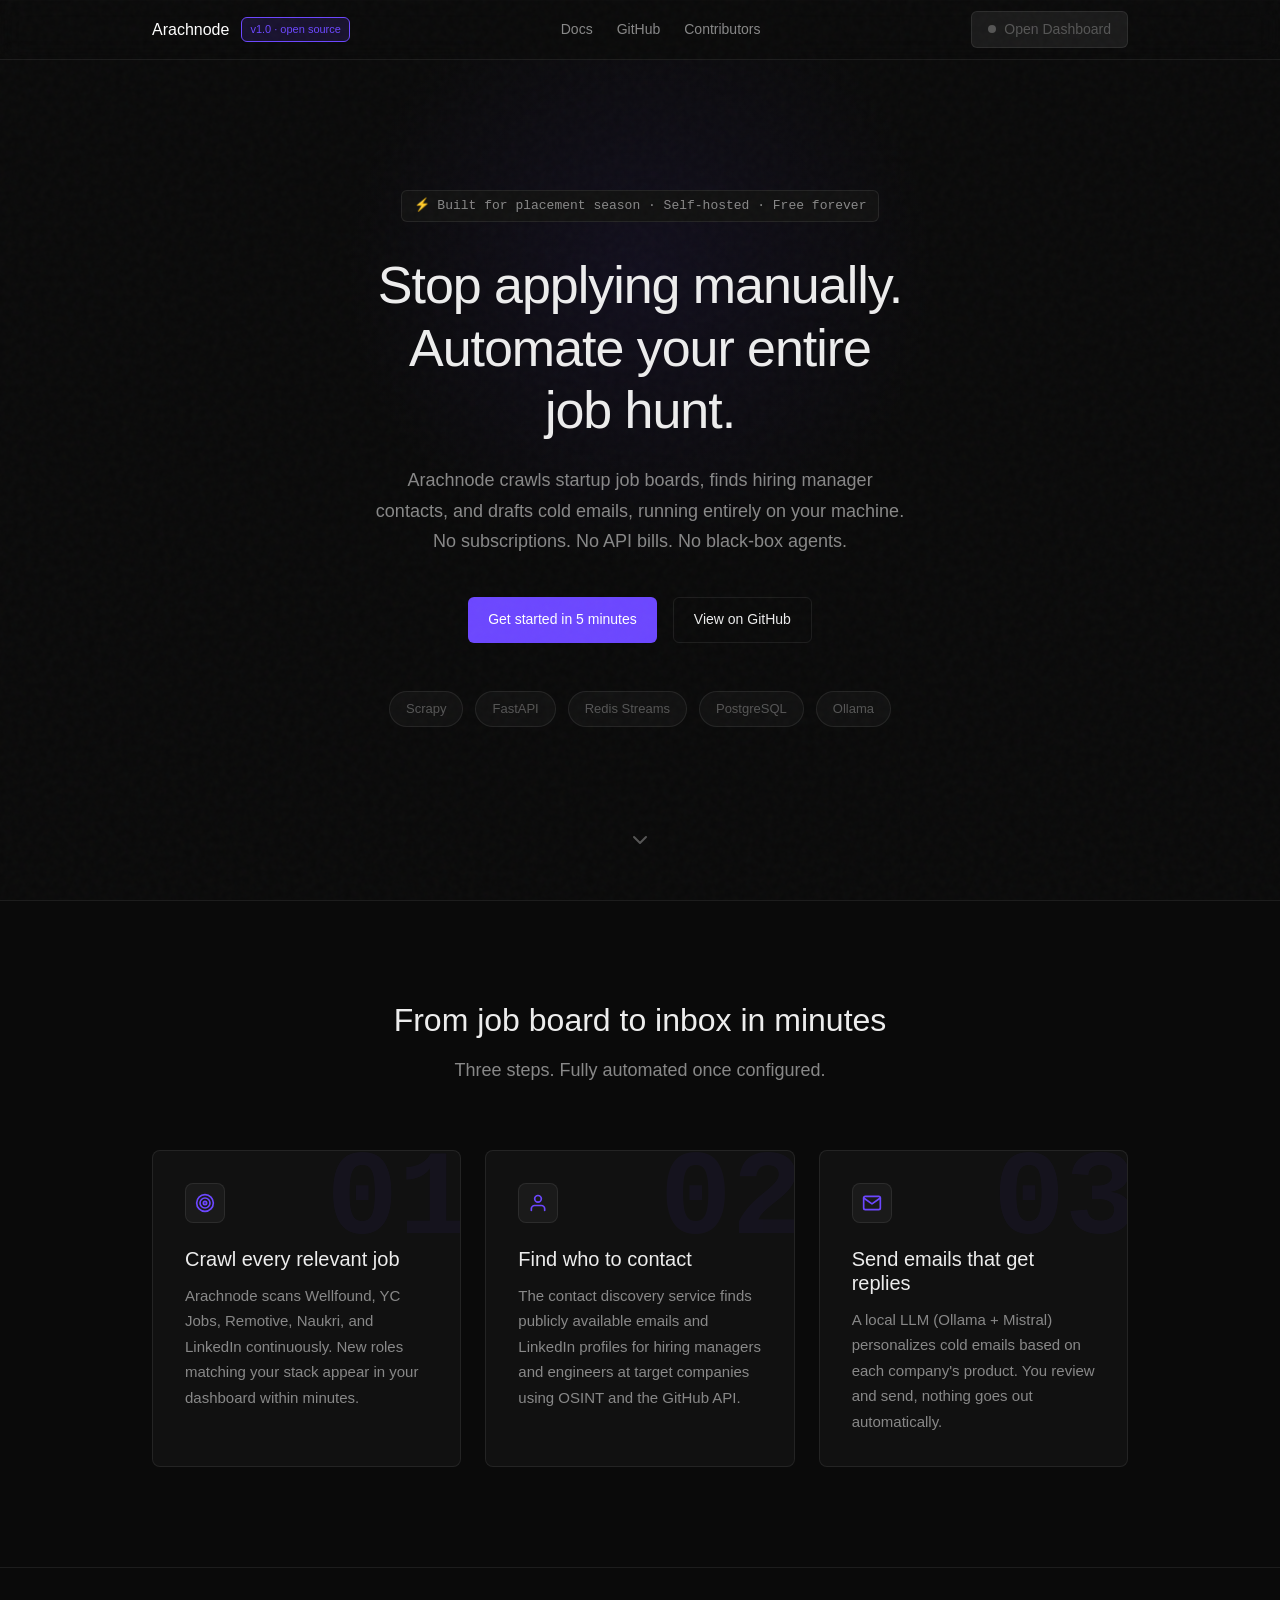
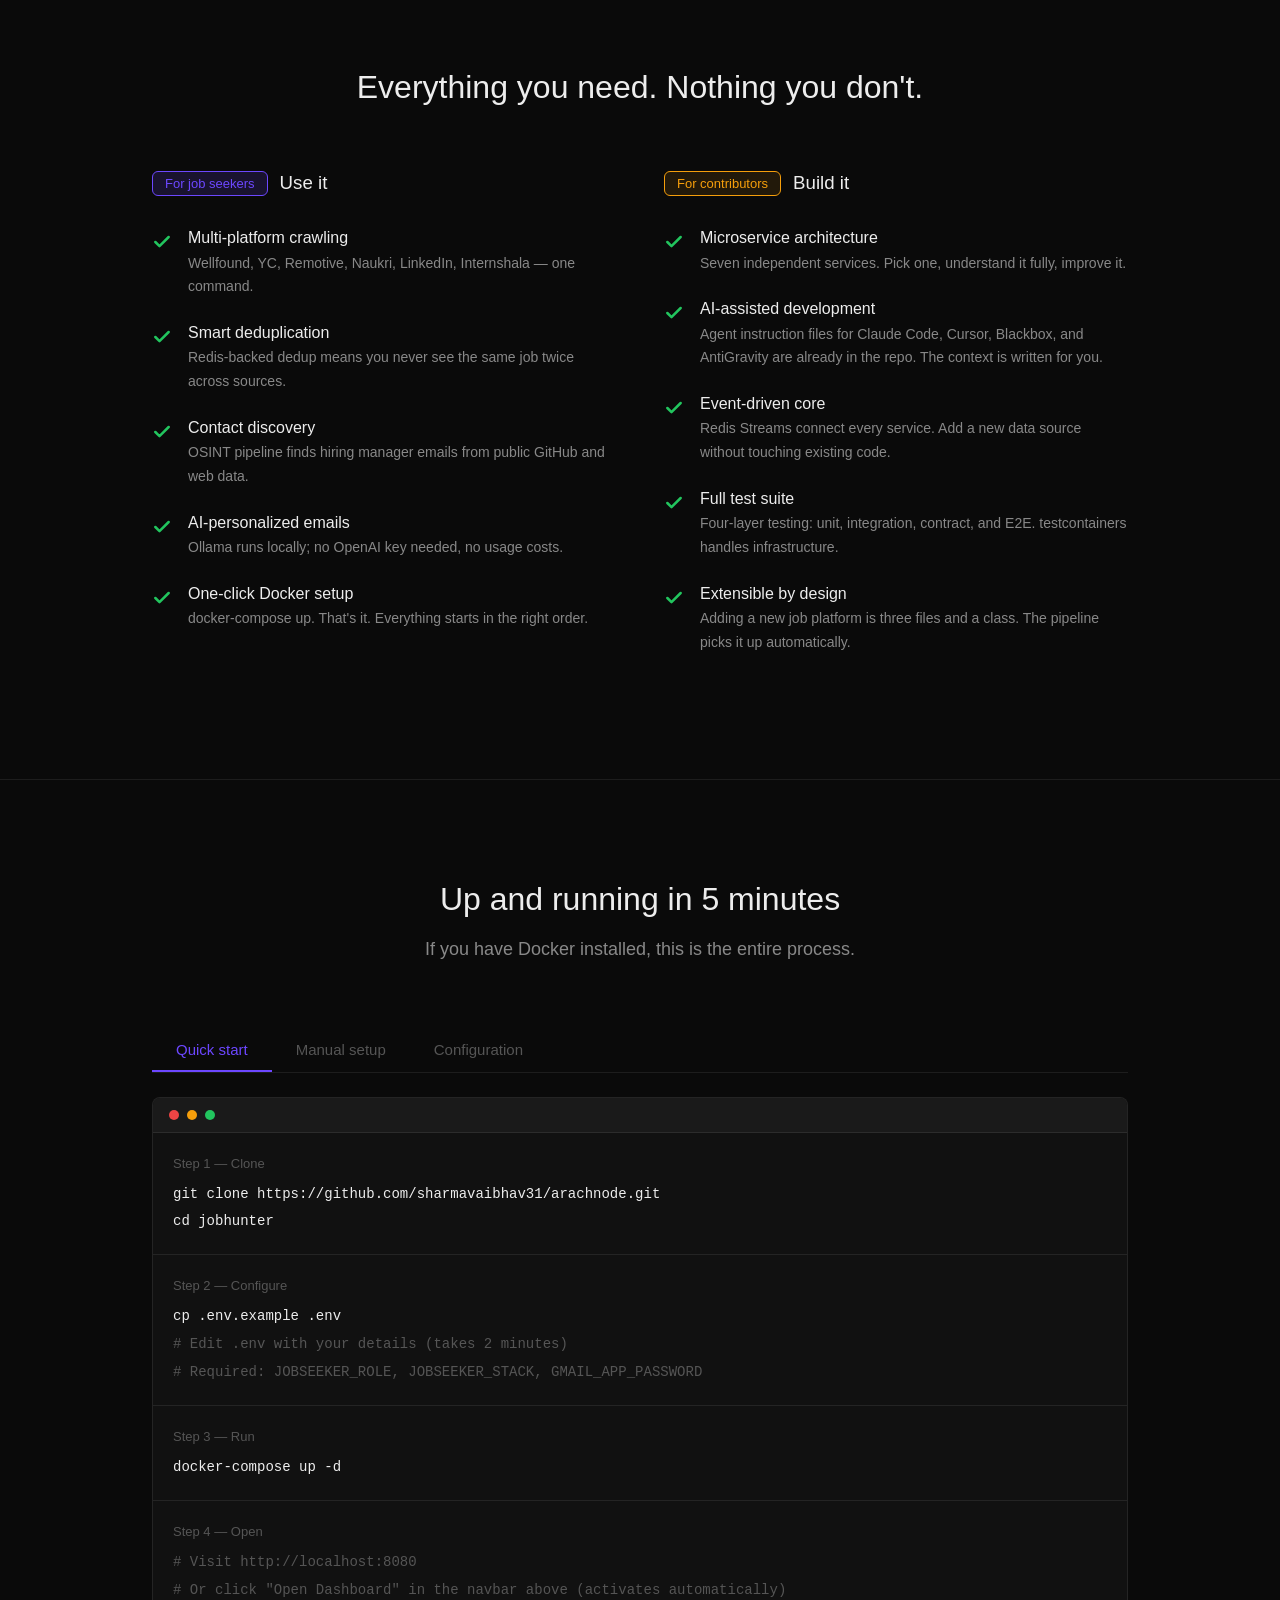
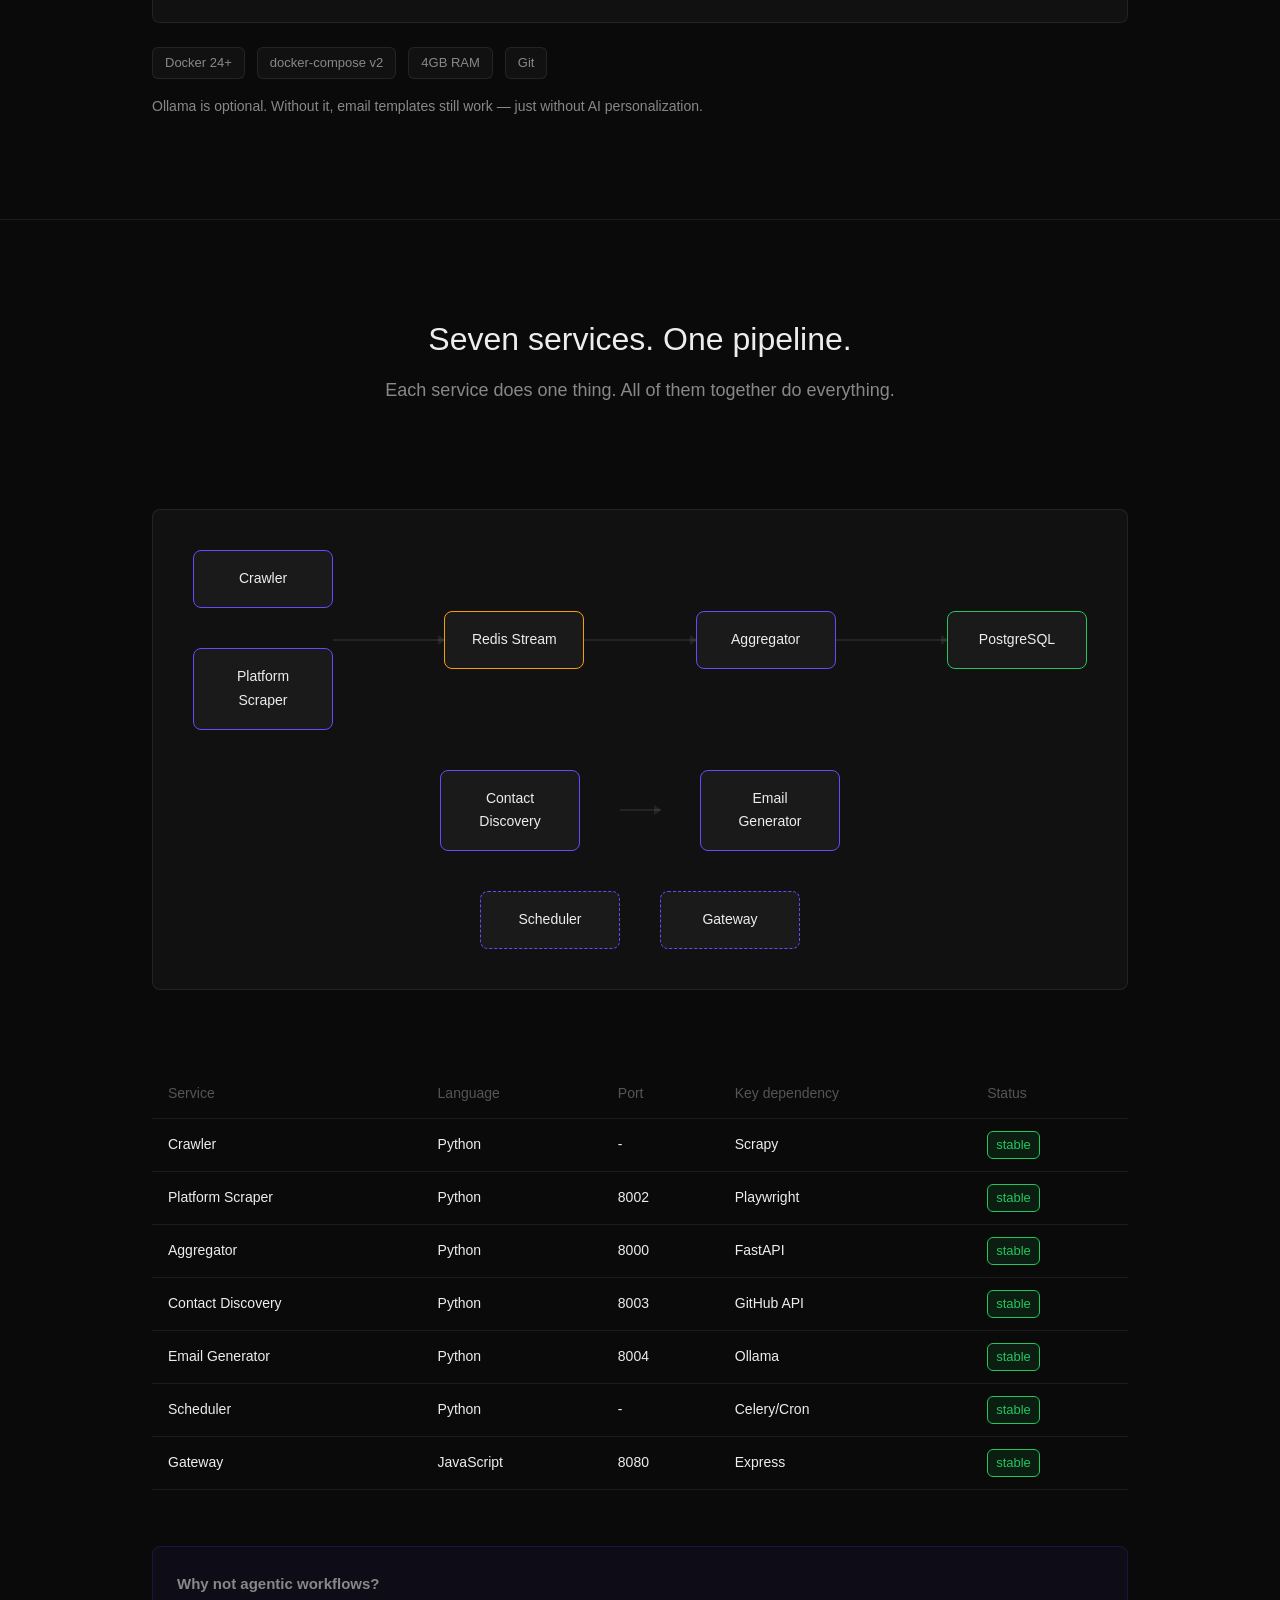
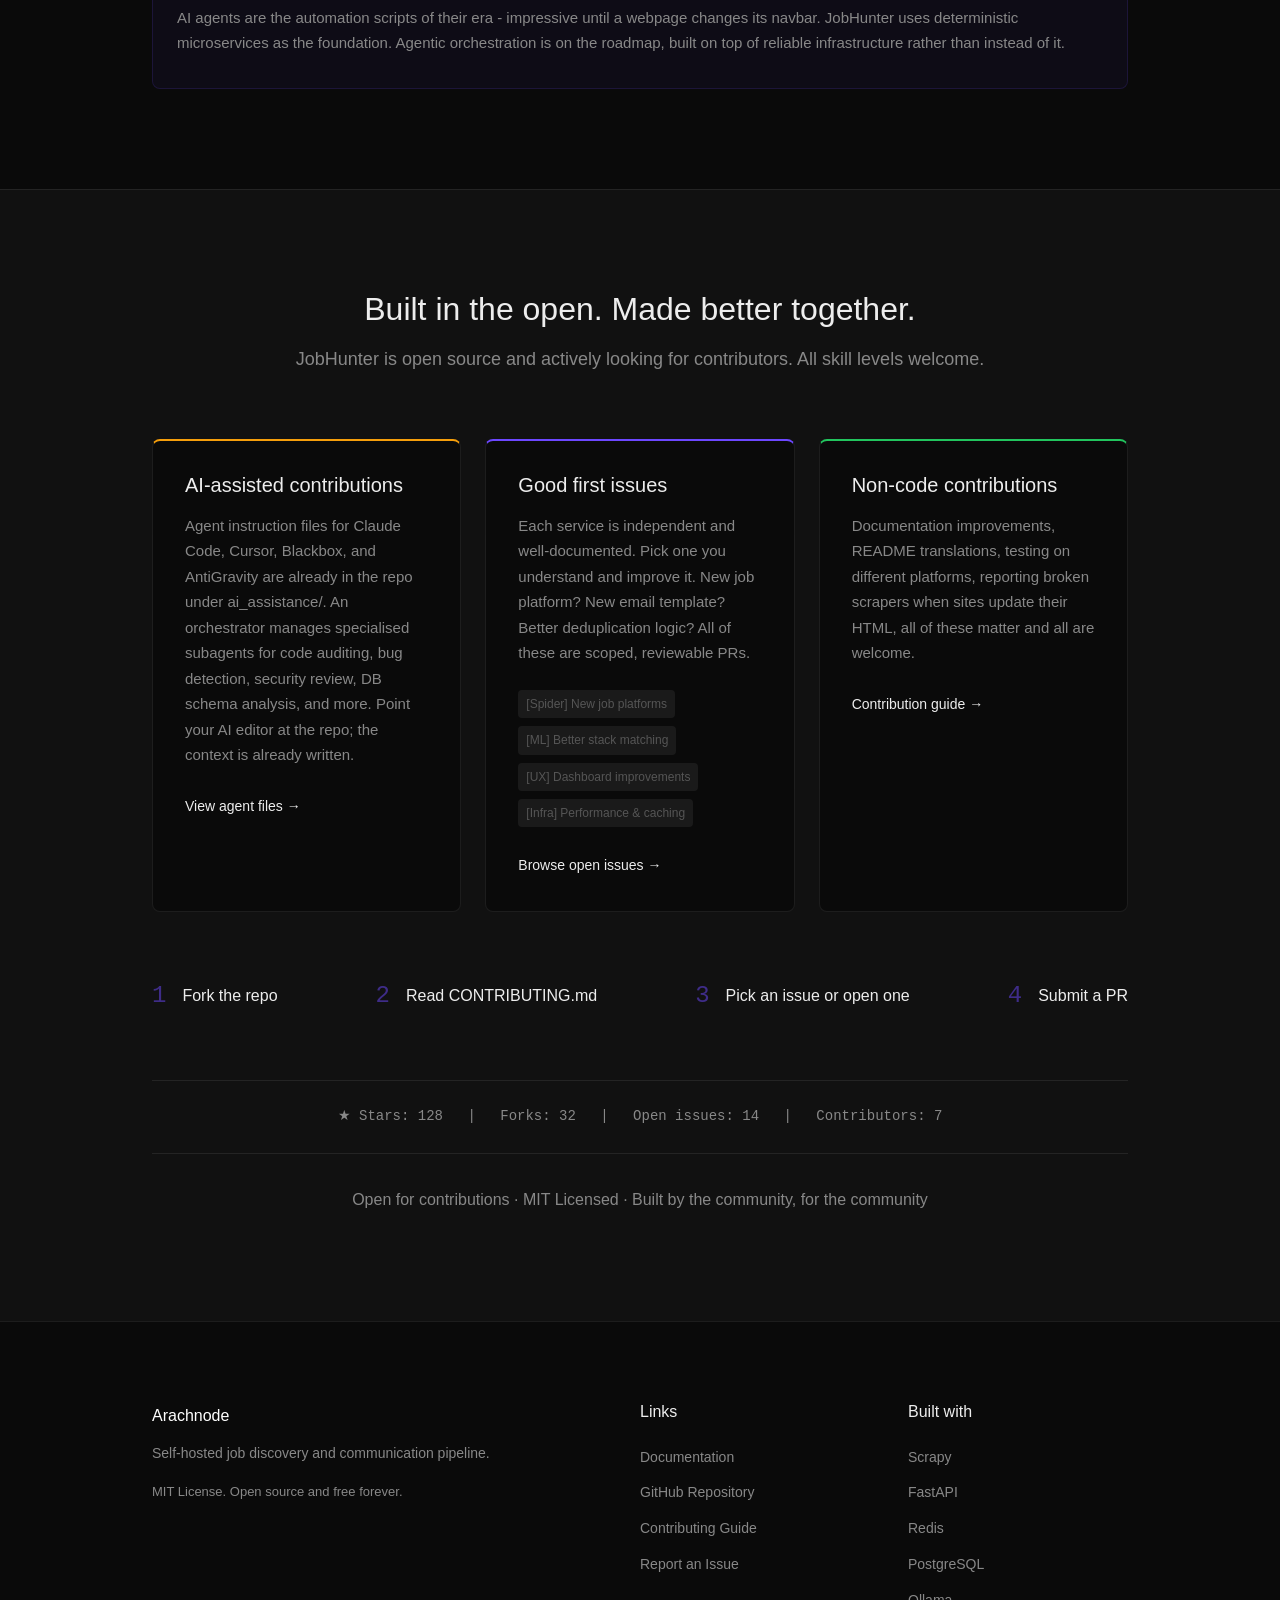
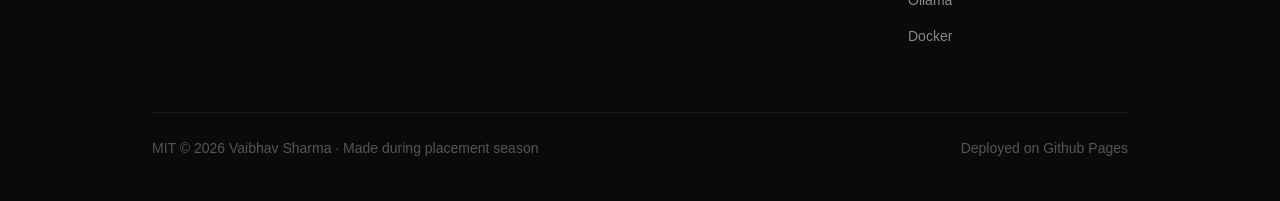
==== commit c7426df1: "Merge 409c7fb48728a48e4f86e289a3126f3d89c7e892 into fad98e460cee92b92af1d5ba38550f47e8e9e1f4" ====
--- a/index.html
+++ b/index.html
@@ -5,2048 +5,1897 @@
   To update GitHub link: search GITHUB_URL constant
   To update your name: search AUTHOR_NAME constant
 -->
-<!doctype html>
+<!DOCTYPE html>
 <html lang="en">
-  <head>
-    <meta charset="UTF-8" />
-    <meta name="viewport" content="width=device-width, initial-scale=1.0" />
-    <title>Arachnode - Automated Job Hunt</title>
-    <meta
-      name="description"
-      content="Arachnode - a self-hosted, microservice-based job discovery and application tracking system for engineering placements."
-    />
-    <style>
-      /* === CORE VARIABLES & PREREQUISITES === */
-      :root {
-        --bg: #0a0a0a;
-        --surface: #111111;
-        --surface-elevated: #1a1a1a;
-        --border: rgba(255, 255, 255, 0.08);
-        --text-primary: #ededed;
-        --text-secondary: #888888;
-        --text-muted: #555555;
-        --accent-purple: #6c47ff;
-        --accent-purple-dim: rgba(108, 71, 255, 0.15);
-        --green: #22c55e;
-        --green-dim: rgba(34, 197, 94, 0.1);
-        --amber: #f59e0b;
-        --amber-dim: rgba(245, 158, 11, 0.1);
-        --red: #ef4444;
-        --font-body: -apple-system, BlinkMacSystemFont, "Segoe UI", sans-serif;
-        --font-code: "SF Mono", "Fira Code", "Cascadia Code", monospace;
+
+<head>
+  <meta charset="UTF-8">
+  <meta name="viewport" content="width=device-width, initial-scale=1.0">
+  <title>Arachnode - Automated Job Hunt</title>
+  <meta name="description"
+    content="Arachnode - a self-hosted, microservice-based job discovery and application tracking system for engineering placements.">
+  <style>
+    /* === CORE VARIABLES & PREREQUISITES === */
+    :root {
+      --bg: #0a0a0a;
+      --surface: #111111;
+      --surface-elevated: #1a1a1a;
+      --border: rgba(255, 255, 255, 0.08);
+      --text-primary: #ededed;
+      --text-secondary: #888888;
+      --text-muted: #555555;
+      --accent-purple: #6c47ff;
+      --accent-purple-dim: rgba(108, 71, 255, 0.15);
+      --green: #22c55e;
+      --green-dim: rgba(34, 197, 94, 0.1);
+      --amber: #f59e0b;
+      --amber-dim: rgba(245, 158, 11, 0.1);
+      --red: #ef4444;
+      --font-body: -apple-system, BlinkMacSystemFont, 'Segoe UI', sans-serif;
+      --font-code: 'SF Mono', 'Fira Code', 'Cascadia Code', monospace;
+    }
+
+    * {
+      box-sizing: border-box;
+      margin: 0;
+      padding: 0;
+    }
+
+    html {
+      scroll-behavior: smooth;
+    }
+
+    body {
+      background-color: var(--bg);
+      color: var(--text-primary);
+      font-family: var(--font-body);
+      font-size: 16px;
+      line-height: 1.7;
+      overflow-x: hidden;
+      -webkit-font-smoothing: antialiased;
+    }
+
+    body::before {
+      content: "";
+      position: fixed;
+      top: 0;
+      left: 0;
+      width: 100vw;
+      height: 100vh;
+      pointer-events: none;
+      z-index: 9999;
+      opacity: 0.03;
+      background: url('data:image/svg+xml;utf8,<svg viewBox="0 0 200 200" xmlns="http://www.w3.org/2000/svg"><filter id="noise"><feTurbulence type="fractalNoise" baseFrequency="0.65" numOctaves="3" stitchTiles="stitch"/></filter><rect width="100%" height="100%" filter="url(%23noise)"/></svg>');
+    }
+
+    a {
+      color: inherit;
+      text-decoration: none;
+      transition: color 150ms ease;
+    }
+
+    a:hover {
+      color: var(--text-primary);
+    }
+
+    ul {
+      list-style: none;
+    }
+
+    button {
+      font-family: inherit;
+      cursor: pointer;
+      border: none;
+      background: none;
+    }
+
+    h1,
+    h2,
+    h3,
+    h4 {
+      font-weight: 500;
+      line-height: 1.2;
+    }
+
+    .container {
+      max-width: 1024px;
+      margin: 0 auto;
+      padding: 0 24px;
+    }
+
+    .pill {
+      display: inline-flex;
+      align-items: center;
+      justify-content: center;
+      padding: 4px 12px;
+      border-radius: 6px;
+      font-size: 13px;
+      background: var(--surface);
+      border: 1px solid var(--border);
+      color: var(--text-secondary);
+    }
+
+    .pill.purple {
+      background: var(--accent-purple-dim);
+      border-color: var(--accent-purple);
+      color: var(--accent-purple);
+    }
+
+    .pill.amber {
+      background: var(--amber-dim);
+      border-color: var(--amber);
+      color: var(--amber);
+    }
+
+    .pill.green {
+      background: var(--green-dim);
+      border-color: var(--green);
+      color: var(--green);
+    }
+
+    .btn {
+      display: inline-flex;
+      align-items: center;
+      justify-content: center;
+      padding: 10px 20px;
+      border-radius: 6px;
+      font-size: 14px;
+      font-weight: 500;
+      transition: all 150ms ease;
+      text-decoration: none;
+    }
+
+    .btn-primary {
+      background: var(--accent-purple);
+      color: #fff;
+    }
+
+    .btn-primary:hover {
+      background: #5a3ce0;
+      transform: translateY(-1px);
+    }
+
+    .btn-outline {
+      background: transparent;
+      border: 1px solid var(--border);
+      color: var(--text-primary);
+    }
+
+    .btn-outline:hover {
+      background: var(--surface-elevated);
+    }
+
+    code {
+      font-family: var(--font-code);
+      background: var(--surface-elevated);
+      padding: 2px 6px;
+      border-radius: 4px;
+      font-size: 0.9em;
+    }
+
+    /* Scrollbar */
+    ::-webkit-scrollbar {
+      width: 8px;
+      height: 8px;
+    }
+
+    ::-webkit-scrollbar-track {
+      background: var(--bg);
+    }
+
+    ::-webkit-scrollbar-thumb {
+      background: var(--surface-elevated);
+      border-radius: 4px;
+    }
+
+    ::-webkit-scrollbar-thumb:hover {
+      background: var(--text-muted);
+    }
+
+    /* Animations */
+    @media (prefers-reduced-motion: no-preference) {
+      .animate-on-scroll {
+        opacity: 0;
+        transform: translateY(20px);
+        transition: opacity 400ms ease, transform 400ms ease;
       }
 
-      * {
-        box-sizing: border-box;
-        margin: 0;
-        padding: 0;
+      .animate-on-scroll.visible {
+        opacity: 1;
+        transform: translateY(0);
       }
-      html {
-        scroll-behavior: smooth;
+    }
+
+    /* === NAVBAR === */
+    nav {
+      position: fixed;
+      top: 0;
+      left: 0;
+      right: 0;
+      backdrop-filter: blur(12px);
+      background: rgba(10, 10, 10, 0.8);
+      border-bottom: 1px solid var(--border);
+      z-index: 1000;
+      height: 60px;
+      display: flex;
+      align-items: center;
+    }
+
+    .nav-inner {
+      display: flex;
+      justify-content: space-between;
+      align-items: center;
+      width: 100%;
+    }
+
+    .brand {
+      display: flex;
+      align-items: center;
+      gap: 12px;
+      font-weight: 500;
+      color: #fff;
+    }
+
+    .nav-links {
+      display: flex;
+      align-items: center;
+      gap: 24px;
+      font-size: 14px;
+      color: var(--text-secondary);
+    }
+
+    .nav-ctas {
+      display: flex;
+      align-items: center;
+      gap: 16px;
+    }
+
+    #dashboard-btn {
+      padding: 6px 16px;
+      border-radius: 6px;
+      font-size: 14px;
+      background: var(--surface-elevated);
+      color: var(--text-muted);
+      border: 1px solid var(--border);
+      display: flex;
+      align-items: center;
+      gap: 8px;
+      cursor: not-allowed;
+      position: relative;
+    }
+
+    #dashboard-btn.active {
+      background: var(--accent-purple);
+      color: #fff;
+      border-color: var(--accent-purple);
+      cursor: pointer;
+    }
+
+    #dashboard-btn.active:hover {
+      background: #5a3ce0;
+    }
+
+    .status-dot {
+      width: 8px;
+      height: 8px;
+      border-radius: 50%;
+      background: var(--text-muted);
+    }
+
+    #dashboard-btn.active .status-dot {
+      background: var(--green);
+      margin-right: 4px;
+      box-shadow: 0 0 0 rgba(34, 197, 94, 0.4);
+      animation: pulse 2s infinite;
+    }
+
+    #dashboard-btn[disabled]:hover::after {
+      content: "Start your services first: docker-compose up -d";
+      position: absolute;
+      top: calc(100% + 8px);
+      right: 0;
+      width: 240px;
+      padding: 8px 12px;
+      background: var(--surface-elevated);
+      border: 1px solid var(--border);
+      border-radius: 6px;
+      font-size: 12px;
+      color: var(--text-primary);
+      z-index: 100;
+    }
+
+    .mobile-menu-btn {
+      display: none;
+      background: none;
+      border: none;
+      color: var(--text-primary);
+      cursor: pointer;
+      padding: 4px;
+    }
+
+    .mobile-menu-btn svg {
+      width: 24px;
+      height: 24px;
+    }
+
+    @keyframes pulse {
+      0% {
+        transform: scale(0.95);
+        box-shadow: 0 0 0 0 rgba(34, 197, 94, 0.7);
       }
-      body {
-        background-color: var(--bg);
-        color: var(--text-primary);
-        font-family: var(--font-body);
-        font-size: 16px;
-        line-height: 1.7;
-        overflow-x: hidden;
-        -webkit-font-smoothing: antialiased;
+
+      70% {
+        transform: scale(1);
+        box-shadow: 0 0 0 6px rgba(34, 197, 94, 0);
       }
 
-      body::before {
-        content: "";
-        position: fixed;
-        top: 0;
-        left: 0;
-        width: 100vw;
-        height: 100vh;
-        pointer-events: none;
-        z-index: 9999;
-        opacity: 0.03;
-        background: url('data:image/svg+xml;utf8,<svg viewBox="0 0 200 200" xmlns="http://www.w3.org/2000/svg"><filter id="noise"><feTurbulence type="fractalNoise" baseFrequency="0.65" numOctaves="3" stitchTiles="stitch"/></filter><rect width="100%" height="100%" filter="url(%23noise)"/></svg>');
+      100% {
+        transform: scale(0.95);
+        box-shadow: 0 0 0 0 rgba(34, 197, 94, 0);
       }
-
-      a {
-        color: inherit;
-        text-decoration: none;
-        transition: color 150ms ease;
+    }
+
+    /* === DASHBOARD STATUS BAR === */
+    #status-bar {
+      display: none;
+      padding: 12px 16px;
+      margin: 80px auto 0 auto;
+      max-width: 600px;
+      background: var(--green-dim);
+      border: 1px solid var(--green);
+      border-radius: 8px;
+      font-size: 14px;
+      color: var(--green);
+      text-align: center;
+    }
+
+    #status-bar a {
+      text-decoration: underline;
+      margin-left: 8px;
+      font-weight: 500;
+    }
+
+    /* === HERO === */
+    .hero {
+      min-height: 100vh;
+      display: flex;
+      flex-direction: column;
+      justify-content: center;
+      align-items: center;
+      text-align: center;
+      padding: 120px 24px 80px;
+      position: relative;
+    }
+
+    .hero-glow {
+      position: absolute;
+      top: 30%;
+      left: 50%;
+      transform: translate(-50%, -50%);
+      width: 600px;
+      height: 600px;
+      background: radial-gradient(circle, rgba(108, 71, 255, 0.08) 0%, rgba(0, 0, 0, 0) 70%);
+      border-radius: 50%;
+      pointer-events: none;
+      z-index: -1;
+    }
+
+    .hero .pill {
+      font-family: var(--font-code);
+      margin-bottom: 32px;
+      margin-top: 40px;
+    }
+
+    .hero h1 {
+      font-size: clamp(36px, 5vw, 52px);
+      max-width: 720px;
+      margin-bottom: 24px;
+      letter-spacing: -0.02em;
+    }
+
+    .hero p {
+      font-size: 18px;
+      color: var(--text-secondary);
+      max-width: 540px;
+      margin: 0 auto 40px;
+    }
+
+    .hero-ctas {
+      display: flex;
+      gap: 16px;
+      justify-content: center;
+      margin-bottom: 48px;
+      flex-wrap: wrap;
+    }
+
+    .tech-pills {
+      display: flex;
+      gap: 12px;
+      justify-content: center;
+      flex-wrap: wrap;
+      margin-bottom: 64px;
+    }
+
+    .tech-pill {
+      padding: 6px 16px;
+      border-radius: 50px;
+      border: 1px solid var(--border);
+      background: var(--surface);
+      font-size: 13px;
+      color: var(--text-muted);
+    }
+
+    .scroll-indicator {
+      position: absolute;
+      bottom: 40px;
+      left: 50%;
+      transform: translateX(-50%);
+      animation: bounce 2s infinite;
+      color: var(--text-muted);
+    }
+
+    .scroll-indicator svg {
+      width: 24px;
+      height: 24px;
+    }
+
+    @keyframes bounce {
+
+      0%,
+      20%,
+      50%,
+      80%,
+      100% {
+        transform: translateY(0) translateX(-50%);
       }
-      a:hover {
-        color: var(--text-primary);
+
+      40% {
+        transform: translateY(-10px) translateX(-50%);
       }
-      ul {
-        list-style: none;
+
+      60% {
+        transform: translateY(-5px) translateX(-50%);
       }
-      button {
-        font-family: inherit;
-        cursor: pointer;
-        border: none;
-        background: none;
+    }
+
+    /* === SECTIONS GENERAL === */
+    section {
+      padding: 100px 0;
+      border-top: 1px solid var(--border);
+    }
+
+    .section-header {
+      text-align: center;
+      margin-bottom: 64px;
+    }
+
+    .section-header h2 {
+      font-size: 32px;
+      margin-bottom: 16px;
+    }
+
+    .section-header p {
+      color: var(--text-secondary);
+      font-size: 18px;
+    }
+
+    /* === HOW IT WORKS === */
+    .steps-grid {
+      display: grid;
+      grid-template-columns: repeat(auto-fit, minmax(280px, 1fr));
+      gap: 24px;
+    }
+
+    .step-card {
+      background: var(--surface);
+      border: 1px solid var(--border);
+      border-radius: 8px;
+      padding: 32px;
+      position: relative;
+      overflow: hidden;
+      transition: border-color 150ms ease;
+    }
+
+    .step-card:hover {
+      border-color: rgba(255, 255, 255, 0.2);
+      background: var(--surface-elevated);
+    }
+
+    .step-number {
+      position: absolute;
+      top: -10px;
+      right: -10px;
+      font-family: var(--font-code);
+      font-size: 120px;
+      font-weight: 700;
+      color: var(--accent-purple);
+      opacity: 0.05;
+      line-height: 1;
+      pointer-events: none;
+    }
+
+    .step-icon {
+      width: 40px;
+      height: 40px;
+      border-radius: 8px;
+      background: var(--surface-elevated);
+      border: 1px solid var(--border);
+      display: flex;
+      align-items: center;
+      justify-content: center;
+      margin-bottom: 24px;
+      color: var(--accent-purple);
+    }
+
+    .step-icon svg {
+      width: 20px;
+      height: 20px;
+      stroke: currentColor;
+      fill: none;
+      stroke-width: 2;
+      stroke-linecap: round;
+      stroke-linejoin: round;
+    }
+
+    .step-card h3 {
+      font-size: 20px;
+      margin-bottom: 12px;
+    }
+
+    .step-card p {
+      color: var(--text-secondary);
+      font-size: 15px;
+    }
+
+    /* === FEATURES === */
+    .features-split {
+      display: grid;
+      grid-template-columns: 1fr 1fr;
+      gap: 48px;
+    }
+
+    .features-col h3 {
+      margin-bottom: 32px;
+      display: flex;
+      align-items: center;
+    }
+
+    .feature-row {
+      display: flex;
+      gap: 16px;
+      margin-bottom: 24px;
+    }
+
+    .feature-icon {
+      color: var(--green);
+      margin-top: 4px;
+      flex-shrink: 0;
+    }
+
+    .feature-icon svg {
+      width: 20px;
+      height: 20px;
+    }
+
+    .feature-content h4 {
+      font-size: 16px;
+      margin-bottom: 4px;
+      color: var(--text-primary);
+    }
+
+    .feature-content p {
+      font-size: 14px;
+      color: var(--text-secondary);
+    }
+
+    /* === INSTALLATION === */
+    .tabs {
+      margin-bottom: 24px;
+      display: flex;
+      border-bottom: 1px solid var(--border);
+      overflow-x: auto;
+      scrollbar-width: none;
+    }
+
+    .tab-btn {
+      padding: 12px 24px;
+      color: var(--text-muted);
+      font-size: 15px;
+      font-weight: 500;
+      border-bottom: 2px solid transparent;
+      transition: all 150ms ease;
+      white-space: nowrap;
+    }
+
+    .tab-btn:hover {
+      color: var(--text-secondary);
+    }
+
+    .tab-btn.active {
+      color: var(--accent-purple);
+      border-bottom-color: var(--accent-purple);
+    }
+
+    .tab-content {
+      display: none;
+    }
+
+    .tab-content.active {
+      display: block;
+    }
+
+    .terminal {
+      background: var(--surface);
+      border: 1px solid var(--border);
+      border-radius: 8px;
+      overflow: hidden;
+      margin-bottom: 24px;
+    }
+
+    .terminal-header {
+      background: var(--surface-elevated);
+      padding: 12px 16px;
+      display: flex;
+      align-items: center;
+      border-bottom: 1px solid var(--border);
+    }
+
+    .dots {
+      display: flex;
+      gap: 8px;
+    }
+
+    .dot {
+      width: 10px;
+      height: 10px;
+      border-radius: 50%;
+    }
+
+    .dot:nth-child(1) {
+      background: var(--red);
+    }
+
+    .dot:nth-child(2) {
+      background: var(--amber);
+    }
+
+    .dot:nth-child(3) {
+      background: var(--green);
+    }
+
+    .terminal-step {
+      position: relative;
+      padding: 20px;
+      border-bottom: 1px solid var(--border);
+    }
+
+    .terminal-step:last-child {
+      border-bottom: none;
+    }
+
+    .terminal-step-label {
+      font-size: 13px;
+      color: var(--text-muted);
+      margin-bottom: 8px;
+    }
+
+    .terminal-grid {
+      display: grid;
+      gap: 4px;
+    }
+
+    .terminal-line {
+      font-family: var(--font-code);
+      font-size: 14px;
+      color: var(--text-primary);
+    }
+
+    .terminal-comment {
+      color: var(--text-muted);
+    }
+
+    .copy-btn {
+      position: absolute;
+      top: 16px;
+      right: 16px;
+      background: var(--surface-elevated);
+      border: 1px solid var(--border);
+      color: var(--text-secondary);
+      padding: 4px 8px;
+      border-radius: 4px;
+      font-size: 12px;
+      opacity: 0;
+      transition: opacity 150ms ease;
+    }
+
+    .terminal-step:hover .copy-btn {
+      opacity: 1;
+    }
+
+    .copy-btn:hover {
+      color: var(--text-primary);
+      background: var(--border);
+    }
+
+    .prereq-row {
+      display: flex;
+      gap: 12px;
+      margin-bottom: 16px;
+      flex-wrap: wrap;
+    }
+
+    .installation-note {
+      font-size: 14px;
+      color: var(--text-secondary);
+    }
+
+    .config-table {
+      width: 100%;
+      border-collapse: collapse;
+      text-align: left;
+      font-size: 14px;
+    }
+
+    .config-table th,
+    .config-table td {
+      padding: 12px 16px;
+      border-bottom: 1px solid var(--border);
+    }
+
+    .config-table th {
+      color: var(--text-muted);
+      font-weight: 500;
+    }
+
+    .config-table td:first-child code {
+      background: none;
+      padding: 0;
+      color: var(--accent-purple);
+    }
+
+    /* === ARCHITECTURE === */
+    .arch-diagram-wrapper {
+      width: 100%;
+      overflow-x: auto;
+      -webkit-overflow-scrolling: touch;
+    }
+
+    .arch-diagram {
+      min-width: 760px;
+      margin: 40px auto;
+      padding: 40px;
+      background: var(--surface);
+      border: 1px solid var(--border);
+      border-radius: 8px;
+    }
+
+    /* Using Flexbox for CSS diagram */
+    .diagram-flow {
+      display: flex;
+      align-items: center;
+      justify-content: space-between;
+      position: relative;
+    }
+
+    .node {
+      background: var(--surface-elevated);
+      border: 1px solid var(--accent-purple);
+      padding: 16px 24px;
+      border-radius: 8px;
+      text-align: center;
+      font-size: 14px;
+      z-index: 2;
+      position: relative;
+      width: 140px;
+      font-weight: 500;
+    }
+
+    .node.db {
+      border-color: var(--green);
+    }
+
+    .node.queue {
+      border-color: var(--amber);
+    }
+
+    .arrow {
+      height: 2px;
+      flex-grow: 1;
+      background: var(--border);
+      position: relative;
+      z-index: 1;
+      min-width: 30px;
+    }
+
+    .arrow::after {
+      content: '';
+      position: absolute;
+      right: -2px;
+      top: -4px;
+      border-top: 5px solid transparent;
+      border-bottom: 5px solid transparent;
+      border-left: 8px solid var(--border);
+    }
+
+    .diagram-column {
+      display: flex;
+      flex-direction: column;
+      gap: 40px;
+    }
+
+    .services-table {
+      width: 100%;
+      border-collapse: collapse;
+      text-align: left;
+      font-size: 14px;
+      margin-top: 40px;
+      margin-bottom: 32px;
+    }
+
+    .services-table th,
+    .services-table td {
+      padding: 12px 16px;
+      border-bottom: 1px solid var(--border);
+    }
+
+    .services-table th {
+      color: var(--text-muted);
+      font-weight: 500;
+    }
+
+    .callout {
+      background: rgba(108, 71, 255, 0.05);
+      border: 1px solid var(--accent-purple-dim);
+      padding: 24px;
+      border-radius: 8px;
+      margin-top: 24px;
+    }
+
+    .callout p {
+      color: var(--text-secondary);
+      font-size: 15px;
+      margin-bottom: 8px;
+    }
+
+    /* === CONTRIBUTOR === */
+    .contribute-section {
+      background: var(--surface);
+    }
+
+    .contrib-cards {
+      display: grid;
+      grid-template-columns: repeat(auto-fit, minmax(280px, 1fr));
+      gap: 24px;
+      margin-bottom: 64px;
+    }
+
+    .contrib-card {
+      background: var(--bg);
+      border: 1px solid var(--border);
+      border-radius: 8px;
+      padding: 32px;
+    }
+
+    .contrib-card h3 {
+      font-size: 20px;
+      margin-bottom: 16px;
+    }
+
+    .contrib-card p {
+      color: var(--text-secondary);
+      font-size: 15px;
+      margin-bottom: 24px;
+    }
+
+    .contrib-card.c-amber {
+      border-top: 2px solid var(--amber);
+    }
+
+    .contrib-card.c-purple {
+      border-top: 2px solid var(--accent-purple);
+    }
+
+    .contrib-card.c-green {
+      border-top: 2px solid var(--green);
+    }
+
+    .contrib-tags {
+      display: flex;
+      flex-wrap: wrap;
+      gap: 8px;
+      margin-bottom: 24px;
+    }
+
+    .contrib-tags span {
+      font-size: 12px;
+      padding: 4px 8px;
+      background: var(--surface-elevated);
+      border-radius: 4px;
+      color: var(--text-muted);
+    }
+
+    .cta-link {
+      color: var(--text-primary);
+      font-size: 14px;
+      font-weight: 500;
+      display: inline-flex;
+      align-items: center;
+    }
+
+    .cta-link:hover {
+      color: var(--accent-purple);
+    }
+
+    .steps-row {
+      display: flex;
+      justify-content: space-between;
+      margin-bottom: 64px;
+    }
+
+    .min-step {
+      display: flex;
+      align-items: center;
+      gap: 16px;
+    }
+
+    .min-step-num {
+      font-family: var(--font-code);
+      color: var(--accent-purple);
+      font-size: 24px;
+      opacity: 0.5;
+    }
+
+    .min-step-text {
+      font-weight: 500;
+      color: var(--text-primary);
+    }
+
+    .stats-row {
+      text-align: center;
+      color: var(--text-secondary);
+      font-family: var(--font-code);
+      font-size: 14px;
+      margin-bottom: 32px;
+      padding: 24px 0;
+      border-top: 1px solid var(--border);
+      border-bottom: 1px solid var(--border);
+    }
+
+    .stats-row span {
+      margin: 0 16px;
+    }
+
+    /* === FOOTER === */
+    footer {
+      border-top: 1px solid var(--border);
+      padding: 80px 0 40px;
+      background: var(--bg);
+    }
+
+    .footer-cols {
+      display: grid;
+      grid-template-columns: 2fr 1fr 1fr;
+      gap: 48px;
+      margin-bottom: 64px;
+    }
+
+    .footer-col h4 {
+      margin-bottom: 24px;
+      font-size: 16px;
+      color: var(--text-primary);
+    }
+
+    .footer-col p {
+      color: var(--text-secondary);
+      font-size: 14px;
+      margin-bottom: 16px;
+    }
+
+    .footer-links {
+      display: flex;
+      flex-direction: column;
+      gap: 12px;
+    }
+
+    .footer-links a {
+      color: var(--text-secondary);
+      font-size: 14px;
+    }
+
+    .footer-links a:hover {
+      color: var(--text-primary);
+    }
+
+    .footer-bottom {
+      display: flex;
+      justify-content: space-between;
+      align-items: center;
+      border-top: 1px solid var(--border);
+      padding-top: 24px;
+      font-size: 14px;
+      color: var(--text-muted);
+    }
+
+    #backToTop {
+      display: none;
+      /* Managed by JS */
+      position: fixed;
+      bottom: 24px;
+      right: 24px;
+      z-index: 99;
+
+      /* Perfect Square + Smooth Circle */
+      width: 44px;
+      height: 44px;
+      border-radius: 50%;
+
+      /* Centering the arrow perfectly */
+      display: flex;
+      align-items: center;
+      justify-content: center;
+
+      /* Dark Mode Aesthetic */
+      background-color: #1e1e2e;
+      /* Sleek slate/dark grey */
+      color: #a6adc8;
+      /* Muted text/arrow color */
+      border: 1px solid #313244;
+      /* Subtle border to pop off pure black backgrounds */
+
+      cursor: pointer;
+      outline: none;
+      font-size: 16px;
+      font-weight: bold;
+
+      /* Smooth transitions for interactions */
+      transition: all 0.2s ease-in-out;
+      box-shadow: 0 4px 12px rgba(0, 0, 0, 0.5);
+    }
+
+    /* Hover & Active States */
+    #backToTop:hover {
+      background-color: #252538;
+      /* Slightly lighter on hover */
+      color: #f5c2e7;
+      /* Minimalist accent color swap (or change to #ffffff) */
+      border-color: #45475a;
+      transform: translateY(-2px);
+      /* Subtle lift effect */
+    }
+
+    #backToTop:active {
+      transform: translateY(0);
+      /* Pushes down when clicked */
+    }
+
+    /* === RESPONSIVE === */
+    @media (max-width: 1024px) {
+      .features-split {
+        grid-template-columns: 1fr;
+        gap: 64px;
       }
-
-      h1,
-      h2,
-      h3,
-      h4 {
-        font-weight: 500;
-        line-height: 1.2;
+    }
+
+    @media (max-width: 768px) {
+      .footer-cols {
+        grid-template-columns: 1fr;
+        text-align: center;
       }
 
-      .container {
-        max-width: 1024px;
-        margin: 0 auto;
-        padding: 0 24px;
+      .steps-row {
+        flex-direction: column;
+        gap: 24px;
       }
 
-      .pill {
-        display: inline-flex;
-        align-items: center;
-        justify-content: center;
-        padding: 4px 12px;
-        border-radius: 6px;
-        font-size: 13px;
-        background: var(--surface);
-        border: 1px solid var(--border);
-        color: var(--text-secondary);
+      .stats-row span {
+        display: block;
+        margin: 8px 0;
       }
-      .pill.purple {
-        background: var(--accent-purple-dim);
-        border-color: var(--accent-purple);
-        color: var(--accent-purple);
+    }
+
+    @media (max-width: 640px) {
+      .nav-links {
+        display: none;
       }
-      .pill.amber {
-        background: var(--amber-dim);
-        border-color: var(--amber);
-        color: var(--amber);
-      }
-      .pill.green {
-        background: var(--green-dim);
-        border-color: var(--green);
-        color: var(--green);
-      }
-
-      .btn {
-        display: inline-flex;
-        align-items: center;
-        justify-content: center;
-        padding: 10px 20px;
-        border-radius: 6px;
-        font-size: 14px;
-        font-weight: 500;
-        transition: all 150ms ease;
-        text-decoration: none;
-      }
-      .btn-primary {
-        background: var(--accent-purple);
-        color: #fff;
-      }
-      .btn-primary:hover {
-        background: #5a3ce0;
-        transform: translateY(-1px);
-      }
-      .btn-outline {
-        background: transparent;
-        border: 1px solid var(--border);
-        color: var(--text-primary);
-      }
-      .btn-outline:hover {
-        background: var(--surface-elevated);
-      }
-
-      code {
-        font-family: var(--font-code);
-        background: var(--surface-elevated);
-        padding: 2px 6px;
-        border-radius: 4px;
-        font-size: 0.9em;
-      }
-
-      /* Scrollbar */
-      ::-webkit-scrollbar {
-        width: 8px;
-        height: 8px;
-      }
-      ::-webkit-scrollbar-track {
-        background: var(--bg);
-      }
-      ::-webkit-scrollbar-thumb {
-        background: var(--surface-elevated);
-        border-radius: 4px;
-      }
-      ::-webkit-scrollbar-thumb:hover {
-        background: var(--text-muted);
-      }
-
-      /* Animations */
-      @media (prefers-reduced-motion: no-preference) {
-        .animate-on-scroll {
-          opacity: 0;
-          transform: translateY(20px);
-          transition:
-            opacity 400ms ease,
-            transform 400ms ease;
-        }
-        .animate-on-scroll.visible {
-          opacity: 1;
-          transform: translateY(0);
-        }
-      }
-
-      /* === NAVBAR === */
-      nav {
-        position: fixed;
-        top: 0;
+
+      .nav-links.active {
+        display: flex;
+        flex-direction: column;
+        position: absolute;
+        top: 60px;
         left: 0;
         right: 0;
-        backdrop-filter: blur(12px);
-        background: rgba(10, 10, 10, 0.8);
+        background: var(--bg);
+        padding: 24px;
         border-bottom: 1px solid var(--border);
-        z-index: 1000;
-        height: 60px;
-        display: flex;
-        align-items: center;
       }
-      .nav-inner {
-        display: flex;
-        justify-content: space-between;
-        align-items: center;
-        width: 100%;
+
+      .mobile-menu-btn {
+        display: block;
       }
-      .brand {
-        display: flex;
-        align-items: center;
-        gap: 12px;
-        font-weight: 500;
-        color: #fff;
+
+      .hero {
+        padding-top: 100px;
       }
-      .nav-links {
-        display: flex;
-        align-items: center;
-        gap: 24px;
-        font-size: 14px;
-        color: var(--text-secondary);
+
+      .hero h1 {
+        font-size: 36px;
       }
-      .nav-ctas {
-        display: flex;
-        align-items: center;
+
+      .footer-bottom {
+        flex-direction: column;
         gap: 16px;
-      }
-
-      #dashboard-btn {
-        padding: 6px 16px;
-        border-radius: 6px;
-        font-size: 14px;
-        background: var(--surface-elevated);
-        color: var(--text-muted);
-        border: 1px solid var(--border);
-        display: flex;
-        align-items: center;
-        gap: 8px;
-        cursor: not-allowed;
-        position: relative;
-      }
-      #dashboard-btn.active {
-        background: var(--accent-purple);
-        color: #fff;
-        border-color: var(--accent-purple);
-        cursor: pointer;
-      }
-      #dashboard-btn.active:hover {
-        background: #5a3ce0;
-      }
-      .status-dot {
-        width: 8px;
-        height: 8px;
-        border-radius: 50%;
-        background: var(--text-muted);
-      }
-      #dashboard-btn.active .status-dot {
-        background: var(--green);
-        margin-right: 4px;
-        box-shadow: 0 0 0 rgba(34, 197, 94, 0.4);
-        animation: pulse 2s infinite;
-      }
-
-      #dashboard-btn[disabled]:hover::after {
-        content: "Start your services first: docker-compose up -d";
-        position: absolute;
-        top: calc(100% + 8px);
-        right: 0;
-        width: 240px;
-        padding: 8px 12px;
-        background: var(--surface-elevated);
-        border: 1px solid var(--border);
-        border-radius: 6px;
-        font-size: 12px;
-        color: var(--text-primary);
-        z-index: 100;
-      }
-
-      .mobile-menu-btn {
-        display: none;
-        background: none;
-        border: none;
-        color: var(--text-primary);
-        cursor: pointer;
-        padding: 4px;
-      }
-      .mobile-menu-btn svg {
-        width: 24px;
-        height: 24px;
-      }
-
-      @keyframes pulse {
-        0% {
-          transform: scale(0.95);
-          box-shadow: 0 0 0 0 rgba(34, 197, 94, 0.7);
-        }
-        70% {
-          transform: scale(1);
-          box-shadow: 0 0 0 6px rgba(34, 197, 94, 0);
-        }
-        100% {
-          transform: scale(0.95);
-          box-shadow: 0 0 0 0 rgba(34, 197, 94, 0);
-        }
-      }
-
-      /* === DASHBOARD STATUS BAR === */
-      #status-bar {
-        display: none;
-        padding: 12px 16px;
-        margin: 80px auto 0 auto;
-        max-width: 600px;
-        background: var(--green-dim);
-        border: 1px solid var(--green);
-        border-radius: 8px;
-        font-size: 14px;
-        color: var(--green);
         text-align: center;
       }
-      #status-bar a {
-        text-decoration: underline;
-        margin-left: 8px;
-        font-weight: 500;
-      }
-
-      /* === HERO === */
-      .hero {
-        min-height: 100vh;
-        display: flex;
-        flex-direction: column;
-        justify-content: center;
-        align-items: center;
-        text-align: center;
-        padding: 120px 24px 80px;
-        position: relative;
-      }
-      .hero-glow {
-        position: absolute;
-        top: 30%;
-        left: 50%;
-        transform: translate(-50%, -50%);
-        width: 600px;
-        height: 600px;
-        background: radial-gradient(
-          circle,
-          rgba(108, 71, 255, 0.08) 0%,
-          rgba(0, 0, 0, 0) 70%
-        );
-        border-radius: 50%;
-        pointer-events: none;
-        z-index: -1;
-      }
-      .hero .pill {
-        font-family: var(--font-code);
-        margin-bottom: 32px;
-        margin-top: 40px;
-      }
-      .hero h1 {
-        font-size: clamp(36px, 5vw, 52px);
-        max-width: 720px;
-        margin-bottom: 24px;
-        letter-spacing: -0.02em;
-      }
-      .hero p {
-        font-size: 18px;
-        color: var(--text-secondary);
-        max-width: 540px;
-        margin: 0 auto 40px;
-      }
-      .hero-ctas {
-        display: flex;
-        gap: 16px;
-        justify-content: center;
-        margin-bottom: 48px;
-        flex-wrap: wrap;
-      }
-
-      .tech-pills {
-        display: flex;
-        gap: 12px;
-        justify-content: center;
-        flex-wrap: wrap;
-        margin-bottom: 64px;
-      }
-      .tech-pill {
-        padding: 6px 16px;
-        border-radius: 50px;
-        border: 1px solid var(--border);
-        background: var(--surface);
-        font-size: 13px;
-        color: var(--text-muted);
-      }
-
-      .scroll-indicator {
-        position: absolute;
-        bottom: 40px;
-        left: 50%;
-        transform: translateX(-50%);
-        animation: bounce 2s infinite;
-        color: var(--text-muted);
-      }
-      .scroll-indicator svg {
-        width: 24px;
-        height: 24px;
-      }
-      @keyframes bounce {
-        0%,
-        20%,
-        50%,
-        80%,
-        100% {
-          transform: translateY(0) translateX(-50%);
+    }
+  </style>
+</head>
+
+<body>
+
+  <!-- NAVBAR -->
+  <nav>
+    <div class="container nav-inner">
+      <div class="brand">
+        Arachnode
+        <span class="pill purple" style="padding: 2px 8px; font-size: 11px;">v1.0 &middot; open source</span>
+      </div>
+      <ul class="nav-links" id="nav-menu">
+        <li><a href="#installation">Docs</a></li>
+        <li><a href="https://github.com/sharmavaibhav31/arachnode" target="_blank" id="gh-link-nav">GitHub</a></li>
+        <li><a href="#contributor">Contributors</a></li>
+      </ul>
+      <div class="nav-ctas">
+        <a id="dashboard-btn" title="Dashboard">
+          <div class="status-dot"></div> Open Dashboard
+        </a>
+        <button class="mobile-menu-btn" id="mobile-toggle" aria-label="Toggle menu">
+          <svg viewBox="0 0 24 24" fill="none" stroke="currentColor" stroke-width="2" stroke-linecap="round"
+            stroke-linejoin="round">
+            <line x1="3" y1="12" x2="21" y2="12"></line>
+            <line x1="3" y1="6" x2="21" y2="6"></line>
+            <line x1="3" y1="18" x2="21" y2="18"></line>
+          </svg>
+        </button>
+      </div>
+    </div>
+  </nav>
+
+  <!-- DASHBOARD STATUS BAR -->
+  <div id="status-bar" class="animate-on-scroll">
+    &#10003; Services detected — your JobHunter dashboard is running
+    <a href="#" id="status-bar-link">Open Dashboard &rarr;</a>
+  </div>
+
+  <!-- HERO -->
+  <section class="hero" id="hero">
+    <div class="hero-glow"></div>
+    <div class="pill">⚡ Built for placement season &middot; Self-hosted &middot; Free forever</div>
+    <h1 class="animate-on-scroll">Stop applying manually.<br>Automate your entire<br>job hunt.</h1>
+    <p class="animate-on-scroll" style="transition-delay: 80ms">
+      Arachnode crawls startup job boards, finds hiring manager contacts, and drafts cold emails, running entirely on
+      your machine. No subscriptions. No API bills. No black-box agents.
+    </p>
+    <div class="hero-ctas animate-on-scroll" style="transition-delay: 160ms">
+      <a href="#installation" class="btn btn-primary">Get started in 5 minutes</a>
+      <a href="https://github.com/sharmavaibhav31/arachnode" target="_blank" class="btn btn-outline"
+        id="gh-link-hero">View on GitHub</a>
+    </div>
+    <div class="tech-pills animate-on-scroll" style="transition-delay: 240ms">
+      <div class="tech-pill">Scrapy</div>
+      <div class="tech-pill">FastAPI</div>
+      <div class="tech-pill">Redis Streams</div>
+      <div class="tech-pill">PostgreSQL</div>
+      <div class="tech-pill">Ollama</div>
+    </div>
+    <div class="scroll-indicator">
+      <svg viewBox="0 0 24 24" fill="none" stroke="currentColor" stroke-width="2" stroke-linecap="round"
+        stroke-linejoin="round">
+        <polyline points="6 9 12 15 18 9"></polyline>
+      </svg>
+    </div>
+  </section>
+
+  <!-- HOW IT WORKS -->
+  <section id="how-it-works">
+    <div class="container">
+      <div class="section-header animate-on-scroll">
+        <h2>From job board to inbox in minutes</h2>
+        <p>Three steps. Fully automated once configured.</p>
+      </div>
+      <div class="steps-grid">
+        <div class="step-card animate-on-scroll" style="transition-delay: 0ms">
+          <div class="step-number">01</div>
+          <div class="step-icon">
+            <svg viewBox="0 0 24 24">
+              <circle cx="12" cy="12" r="10"></circle>
+              <circle cx="12" cy="12" r="6"></circle>
+              <circle cx="12" cy="12" r="2"></circle>
+            </svg>
+          </div>
+          <h3>Crawl every relevant job</h3>
+          <p>Arachnode scans Wellfound, YC Jobs, Remotive, Naukri, and LinkedIn continuously. New roles matching your
+            stack appear in your dashboard within minutes.</p>
+        </div>
+        <div class="step-card animate-on-scroll" style="transition-delay: 80ms">
+          <div class="step-number">02</div>
+          <div class="step-icon">
+            <svg viewBox="0 0 24 24">
+              <path d="M20 21v-2a4 4 0 0 0-4-4H8a4 4 0 0 0-4 4v2"></path>
+              <circle cx="12" cy="7" r="4"></circle>
+            </svg>
+          </div>
+          <h3>Find who to contact</h3>
+          <p>The contact discovery service finds publicly available emails and LinkedIn profiles for hiring managers and
+            engineers at target companies using OSINT and the GitHub API.</p>
+        </div>
+        <div class="step-card animate-on-scroll" style="transition-delay: 160ms">
+          <div class="step-number">03</div>
+          <div class="step-icon">
+            <svg viewBox="0 0 24 24">
+              <path d="M4 4h16c1.1 0 2 .9 2 2v12c0 1.1-.9 2-2 2H4c-1.1 0-2-.9-2-2V6c0-1.1.9-2 2-2z"></path>
+              <polyline points="22,6 12,13 2,6"></polyline>
+            </svg>
+          </div>
+          <h3>Send emails that get replies</h3>
+          <p>A local LLM (Ollama + Mistral) personalizes cold emails based on each company's product. You review and
+            send, nothing goes out automatically.</p>
+        </div>
+      </div>
+    </div>
+  </section>
+
+  <!-- FEATURES -->
+  <section id="features">
+    <div class="container">
+      <div class="section-header animate-on-scroll">
+        <h2>Everything you need. Nothing you don't.</h2>
+      </div>
+      <div class="features-split">
+        <div class="features-col animate-on-scroll" style="transition-delay: 0ms">
+          <h3><span class="pill purple" style="margin-right: 12px;">For job seekers</span> Use it</h3>
+
+          <div class="feature-row">
+            <div class="feature-icon"><svg viewBox="0 0 24 24" fill="none" stroke="currentColor" stroke-width="3"
+                stroke-linecap="round" stroke-linejoin="round">
+                <polyline points="20 6 9 17 4 12"></polyline>
+              </svg></div>
+            <div class="feature-content">
+              <h4>Multi-platform crawling</h4>
+              <p>Wellfound, YC, Remotive, Naukri, LinkedIn, Internshala — one command.</p>
+            </div>
+          </div>
+          <div class="feature-row">
+            <div class="feature-icon"><svg viewBox="0 0 24 24" fill="none" stroke="currentColor" stroke-width="3"
+                stroke-linecap="round" stroke-linejoin="round">
+                <polyline points="20 6 9 17 4 12"></polyline>
+              </svg></div>
+            <div class="feature-content">
+              <h4>Smart deduplication</h4>
+              <p>Redis-backed dedup means you never see the same job twice across sources.</p>
+            </div>
+          </div>
+          <div class="feature-row">
+            <div class="feature-icon"><svg viewBox="0 0 24 24" fill="none" stroke="currentColor" stroke-width="3"
+                stroke-linecap="round" stroke-linejoin="round">
+                <polyline points="20 6 9 17 4 12"></polyline>
+              </svg></div>
+            <div class="feature-content">
+              <h4>Contact discovery</h4>
+              <p>OSINT pipeline finds hiring manager emails from public GitHub and web data.</p>
+            </div>
+          </div>
+          <div class="feature-row">
+            <div class="feature-icon"><svg viewBox="0 0 24 24" fill="none" stroke="currentColor" stroke-width="3"
+                stroke-linecap="round" stroke-linejoin="round">
+                <polyline points="20 6 9 17 4 12"></polyline>
+              </svg></div>
+            <div class="feature-content">
+              <h4>AI-personalized emails</h4>
+              <p>Ollama runs locally; no OpenAI key needed, no usage costs.</p>
+            </div>
+          </div>
+          <div class="feature-row">
+            <div class="feature-icon"><svg viewBox="0 0 24 24" fill="none" stroke="currentColor" stroke-width="3"
+                stroke-linecap="round" stroke-linejoin="round">
+                <polyline points="20 6 9 17 4 12"></polyline>
+              </svg></div>
+            <div class="feature-content">
+              <h4>One-click Docker setup</h4>
+              <p>docker-compose up. That's it. Everything starts in the right order.</p>
+            </div>
+          </div>
+
+        </div>
+
+        <div class="features-col animate-on-scroll" style="transition-delay: 80ms">
+          <h3><span class="pill amber" style="margin-right: 12px;">For contributors</span> Build it</h3>
+
+          <div class="feature-row">
+            <div class="feature-icon"><svg viewBox="0 0 24 24" fill="none" stroke="currentColor" stroke-width="3"
+                stroke-linecap="round" stroke-linejoin="round">
+                <polyline points="20 6 9 17 4 12"></polyline>
+              </svg></div>
+            <div class="feature-content">
+              <h4>Microservice architecture</h4>
+              <p>Seven independent services. Pick one, understand it fully, improve it.</p>
+            </div>
+          </div>
+          <div class="feature-row">
+            <div class="feature-icon"><svg viewBox="0 0 24 24" fill="none" stroke="currentColor" stroke-width="3"
+                stroke-linecap="round" stroke-linejoin="round">
+                <polyline points="20 6 9 17 4 12"></polyline>
+              </svg></div>
+            <div class="feature-content">
+              <h4>AI-assisted development</h4>
+              <p>Agent instruction files for Claude Code, Cursor, Blackbox, and AntiGravity are already in the repo. The
+                context is written for you.</p>
+            </div>
+          </div>
+          <div class="feature-row">
+            <div class="feature-icon"><svg viewBox="0 0 24 24" fill="none" stroke="currentColor" stroke-width="3"
+                stroke-linecap="round" stroke-linejoin="round">
+                <polyline points="20 6 9 17 4 12"></polyline>
+              </svg></div>
+            <div class="feature-content">
+              <h4>Event-driven core</h4>
+              <p>Redis Streams connect every service. Add a new data source without touching existing code.</p>
+            </div>
+          </div>
+          <div class="feature-row">
+            <div class="feature-icon"><svg viewBox="0 0 24 24" fill="none" stroke="currentColor" stroke-width="3"
+                stroke-linecap="round" stroke-linejoin="round">
+                <polyline points="20 6 9 17 4 12"></polyline>
+              </svg></div>
+            <div class="feature-content">
+              <h4>Full test suite</h4>
+              <p>Four-layer testing: unit, integration, contract, and E2E. testcontainers handles infrastructure.</p>
+            </div>
+          </div>
+          <div class="feature-row">
+            <div class="feature-icon"><svg viewBox="0 0 24 24" fill="none" stroke="currentColor" stroke-width="3"
+                stroke-linecap="round" stroke-linejoin="round">
+                <polyline points="20 6 9 17 4 12"></polyline>
+              </svg></div>
+            <div class="feature-content">
+              <h4>Extensible by design</h4>
+              <p>Adding a new job platform is three files and a class. The pipeline picks it up automatically.</p>
+            </div>
+          </div>
+        </div>
+      </div>
+    </div>
+  </section>
+
+  <!-- INSTALLATION -->
+  <section id="installation">
+    <div class="container animate-on-scroll">
+      <div class="section-header">
+        <h2>Up and running in 5 minutes</h2>
+        <p>If you have Docker installed, this is the entire process.</p>
+      </div>
+
+      <div class="tabs">
+        <button class="tab-btn active" data-target="tab-quick">Quick start</button>
+        <button class="tab-btn" data-target="tab-manual">Manual setup</button>
+        <button class="tab-btn" data-target="tab-config">Configuration</button>
+      </div>
+
+      <div class="tab-content active" id="tab-quick">
+        <div class="terminal">
+          <div class="terminal-header">
+            <div class="dots">
+              <div class="dot"></div>
+              <div class="dot"></div>
+              <div class="dot"></div>
+            </div>
+          </div>
+
+          <div class="terminal-step">
+            <div class="terminal-step-label">Step 1 — Clone</div>
+            <div class="terminal-grid" id="code-step-1">
+              <div class="terminal-line">git clone https://github.com/sharmavaibhav31/arachnode.git</div>
+              <div class="terminal-line">cd jobhunter</div>
+            </div>
+            <button class="copy-btn"
+              data-text="git clone https://github.com/sharmavaibhav31/arachnode.git\ncd jobhunter">Copy</button>
+          </div>
+
+          <div class="terminal-step">
+            <div class="terminal-step-label">Step 2 — Configure</div>
+            <div class="terminal-grid" id="code-step-2">
+              <div class="terminal-line">cp .env.example .env</div>
+              <div class="terminal-line terminal-comment"># Edit .env with your details (takes 2 minutes)</div>
+              <div class="terminal-line terminal-comment"># Required: JOBSEEKER_ROLE, JOBSEEKER_STACK,
+                GMAIL_APP_PASSWORD</div>
+            </div>
+            <button class="copy-btn" data-text="cp .env.example .env">Copy</button>
+          </div>
+
+          <div class="terminal-step">
+            <div class="terminal-step-label">Step 3 — Run</div>
+            <div class="terminal-grid" id="code-step-3">
+              <div class="terminal-line">docker-compose up -d</div>
+            </div>
+            <button class="copy-btn" data-text="docker-compose up -d">Copy</button>
+          </div>
+
+          <div class="terminal-step">
+            <div class="terminal-step-label">Step 4 — Open</div>
+            <div class="terminal-grid" id="code-step-4">
+              <div class="terminal-line terminal-comment"># Visit http://localhost:8080</div>
+              <div class="terminal-line terminal-comment"># Or click "Open Dashboard" in the navbar above (activates
+                automatically)</div>
+            </div>
+          </div>
+        </div>
+
+        <div class="prereq-row">
+          <div class="pill">Docker 24+</div>
+          <div class="pill">docker-compose v2</div>
+          <div class="pill">4GB RAM</div>
+          <div class="pill">Git</div>
+        </div>
+        <p class="installation-note">Ollama is optional. Without it, email templates still work — just without AI
+          personalization.</p>
+      </div>
+
+      <div class="tab-content" id="tab-manual">
+        <div class="terminal">
+          <div class="terminal-header">
+            <div class="dots">
+              <div class="dot"></div>
+              <div class="dot"></div>
+              <div class="dot"></div>
+            </div>
+          </div>
+          <div class="terminal-step" style="padding: 24px;">
+            <div class="terminal-grid">
+              <div class="terminal-line">python -m venv venv</div>
+              <div class="terminal-line">source venv/bin/activate</div>
+              <div class="terminal-line">pip install -r requirements.txt</div>
+              <div class="terminal-line">playwright install chromium</div>
+              <br>
+              <div class="terminal-line terminal-comment"># Start Redis and Postgres separately, then:</div>
+              <div class="terminal-line">scrapy crawl remotive</div>
+              <div class="terminal-line">uvicorn aggregator.main:app --port 8000</div>
+            </div>
+            <button class="copy-btn"
+              data-text="python -m venv venv\nsource venv/bin/activate\npip install -r requirements.txt\nplaywright install chromium\nscrapy crawl remotive\nuvicorn aggregator.main:app --port 8000">Copy</button>
+          </div>
+        </div>
+      </div>
+
+      <div class="tab-content" id="tab-config">
+        <div class="terminal" style="padding: 0;">
+          <div style="overflow-x: auto;">
+            <table class="config-table">
+              <thead>
+                <tr>
+                  <th>Variable</th>
+                  <th>Required</th>
+                  <th>Description</th>
+                </tr>
+              </thead>
+              <tbody>
+                <tr>
+                  <td><code>JOBSEEKER_ROLE</code></td>
+                  <td>Yes</td>
+                  <td>e.g. "Backend Engineer"</td>
+                </tr>
+                <tr>
+                  <td><code>JOBSEEKER_STACK</code></td>
+                  <td>Yes</td>
+                  <td>e.g. "Python,Go,FastAPI"</td>
+                </tr>
+                <tr>
+                  <td><code>GMAIL_ADDRESS</code></td>
+                  <td>For sending</td>
+                  <td>Your Gmail address</td>
+                </tr>
+                <tr>
+                  <td><code>GMAIL_APP_PASSWORD</code></td>
+                  <td>For sending</td>
+                  <td>Gmail app password (not your main password)</td>
+                </tr>
+                <tr>
+                  <td><code>OLLAMA_BASE_URL</code></td>
+                  <td>Optional</td>
+                  <td>Default: http://localhost:11434</td>
+                </tr>
+              </tbody>
+            </table>
+          </div>
+        </div>
+        <a href="https://github.com/sharmavaibhav31/arachnode#configuration" target="_blank" class="cta-link">Full
+          configuration reference &rarr;</a>
+      </div>
+
+    </div>
+  </section>
+
+  <!-- ARCHITECTURE -->
+  <section id="architecture">
+    <div class="container">
+      <div class="section-header animate-on-scroll">
+        <h2>Seven services. One pipeline.</h2>
+        <p>Each service does one thing. All of them together do everything.</p>
+      </div>
+
+      <div class="arch-diagram-wrapper animate-on-scroll" style="transition-delay: 80ms">
+        <div class="arch-diagram">
+          <div class="diagram-flow">
+            <div class="diagram-column">
+              <div class="node">Crawler</div>
+              <div class="node">Platform Scraper</div>
+            </div>
+            <div class="arrow"></div>
+            <div class="node queue">Redis Stream</div>
+            <div class="arrow"></div>
+            <div class="node">Aggregator</div>
+            <div class="arrow"></div>
+            <div class="node db">PostgreSQL</div>
+          </div>
+          <div style="height: 40px;"></div>
+          <div class="diagram-flow" style="justify-content: center; gap: 40px;">
+            <div class="node">Contact Discovery</div>
+            <div class="arrow" style="flex-grow:0; width: 40px"></div>
+            <div class="node">Email Generator</div>
+          </div>
+          <div style="height: 40px;"></div>
+          <div class="diagram-flow" style="justify-content: center; gap: 40px;">
+            <div class="node" style="border-style: dashed;">Scheduler</div>
+            <div class="node" style="border-style: dashed;">Gateway</div>
+          </div>
+        </div>
+      </div>
+
+      <div class="animate-on-scroll" style="transition-delay: 160ms; overflow-x: auto;">
+        <table class="services-table">
+          <thead>
+            <tr>
+              <th>Service</th>
+              <th>Language</th>
+              <th>Port</th>
+              <th>Key dependency</th>
+              <th>Status</th>
+            </tr>
+          </thead>
+          <tbody>
+            <tr>
+              <td>Crawler</td>
+              <td>Python</td>
+              <td>-</td>
+              <td>Scrapy</td>
+              <td><span class="pill green" style="padding: 2px 8px;">stable</span></td>
+            </tr>
+            <tr>
+              <td>Platform Scraper</td>
+              <td>Python</td>
+              <td>8002</td>
+              <td>Playwright</td>
+              <td><span class="pill green" style="padding: 2px 8px;">stable</span></td>
+            </tr>
+            <tr>
+              <td>Aggregator</td>
+              <td>Python</td>
+              <td>8000</td>
+              <td>FastAPI</td>
+              <td><span class="pill green" style="padding: 2px 8px;">stable</span></td>
+            </tr>
+            <tr>
+              <td>Contact Discovery</td>
+              <td>Python</td>
+              <td>8003</td>
+              <td>GitHub API</td>
+              <td><span class="pill green" style="padding: 2px 8px;">stable</span></td>
+            </tr>
+            <tr>
+              <td>Email Generator</td>
+              <td>Python</td>
+              <td>8004</td>
+              <td>Ollama</td>
+              <td><span class="pill green" style="padding: 2px 8px;">stable</span></td>
+            </tr>
+            <tr>
+              <td>Scheduler</td>
+              <td>Python</td>
+              <td>-</td>
+              <td>Celery/Cron</td>
+              <td><span class="pill green" style="padding: 2px 8px;">stable</span></td>
+            </tr>
+            <tr>
+              <td>Gateway</td>
+              <td>JavaScript</td>
+              <td>8080</td>
+              <td>Express</td>
+              <td><span class="pill green" style="padding: 2px 8px;">stable</span></td>
+            </tr>
+          </tbody>
+        </table>
+      </div>
+
+      <div class="callout animate-on-scroll" style="transition-delay: 240ms">
+        <p><strong>Why not agentic workflows?</strong></p>
+        <p>AI agents are the automation scripts of their era - impressive until a webpage changes its navbar. JobHunter
+          uses deterministic microservices as the foundation. Agentic orchestration is on the roadmap, built on top of
+          reliable infrastructure rather than instead of it.</p>
+      </div>
+
+    </div>
+  </section>
+
+  <!-- CONTRIBUTOR -->
+  <section id="contributor" class="contribute-section">
+    <div class="container">
+      <div class="section-header animate-on-scroll">
+        <h2>Built in the open. Made better together.</h2>
+        <p>JobHunter is open source and actively looking for contributors. All skill levels welcome.</p>
+      </div>
+
+      <div class="contrib-cards">
+        <div class="contrib-card c-amber animate-on-scroll" style="transition-delay: 0ms">
+          <h3>AI-assisted contributions</h3>
+          <p>Agent instruction files for Claude Code, Cursor, Blackbox, and AntiGravity are already in the repo under
+            ai_assistance/. An orchestrator manages specialised subagents for code auditing, bug detection, security
+            review, DB schema analysis, and more. Point your AI editor at the repo; the context is already written.</p>
+          <a href="#" class="cta-link">View agent files &rarr;</a>
+        </div>
+
+        <div class="contrib-card c-purple animate-on-scroll" style="transition-delay: 80ms">
+          <h3>Good first issues</h3>
+          <p>Each service is independent and well-documented. Pick one you understand and improve it. New job platform?
+            New email template? Better deduplication logic? All of these are scoped, reviewable PRs.</p>
+          <div class="contrib-tags">
+            <span>[Spider] New job platforms</span>
+            <span>[ML] Better stack matching</span>
+            <span>[UX] Dashboard improvements</span>
+            <span>[Infra] Performance & caching</span>
+          </div>
+          <a href="https://github.com/sharmavaibhav31/arachnode/issues" target="_blank" class="cta-link">Browse open
+            issues &rarr;</a>
+        </div>
+
+        <div class="contrib-card c-green animate-on-scroll" style="transition-delay: 160ms">
+          <h3>Non-code contributions</h3>
+          <p>Documentation improvements, README translations, testing on different platforms, reporting broken scrapers
+            when sites update their HTML, all of these matter and all are welcome.</p>
+          <a href="https://github.com/sharmavaibhav31/arachnode/blob/main/CONTRIBUTING.md" target="_blank"
+            class="cta-link">Contribution guide &rarr;</a>
+        </div>
+      </div>
+
+      <div class="steps-row animate-on-scroll" style="transition-delay: 240ms">
+        <div class="min-step"><span class="min-step-num">1</span><span class="min-step-text">Fork the repo</span></div>
+        <div class="min-step"><span class="min-step-num">2</span><span class="min-step-text">Read CONTRIBUTING.md</span>
+        </div>
+        <div class="min-step"><span class="min-step-num">3</span><span class="min-step-text">Pick an issue or open
+            one</span></div>
+        <div class="min-step"><span class="min-step-num">4</span><span class="min-step-text">Submit a PR</span></div>
+      </div>
+
+      <div class="stats-row animate-on-scroll" style="transition-delay: 320ms">
+        <span>&#9733; Stars: 128</span> | <span>Forks: 32</span> | <span>Open issues: 14</span> | <span>Contributors:
+          7</span>
+      </div>
+
+      <div class="text-center animate-on-scroll" style="transition-delay: 400ms; text-align: center;">
+        <p style="color: var(--text-secondary); margin-bottom: 8px;">Open for contributions &middot; MIT Licensed
+          &middot; Built by the community, for the community</p>
+      </div>
+    </div>
+  </section>
+  <!-- Back to Top Button -->
+  <button id="backToTop" title="Go to top">
+    <i class="fas fa-arrow-up"></i> ↑
+  </button>
+
+  <!-- FOOTER -->
+  <footer>
+    <div class="container">
+      <div class="footer-cols">
+        <div class="footer-col">
+          <div class="brand" style="margin-bottom: 12px;">Arachnode</div>
+          <p>Self-hosted job discovery and communication pipeline.</p>
+          <p style="font-size: 13px;">MIT License. Open source and free forever.</p>
+        </div>
+        <div class="footer-col">
+          <h4>Links</h4>
+          <div class="footer-links">
+            <a href="#installation">Documentation</a>
+            <a href="https://github.com/sharmavaibhav31/arachnode" target="_blank">GitHub Repository</a>
+            <a href="https://github.com/sharmavaibhav31/arachnode/blob/main/CONTRIBUTING.md"
+              target="_blank">Contributing Guide</a>
+            <a href="https://github.com/sharmavaibhav31/arachnode/issues" target="_blank">Report an Issue</a>
+          </div>
+        </div>
+        <div class="footer-col">
+          <h4>Built with</h4>
+          <div class="footer-links">
+            <a href="https://scrapy.org" target="_blank">Scrapy</a>
+            <a href="https://fastapi.tiangolo.com" target="_blank">FastAPI</a>
+            <a href="https://redis.io" target="_blank">Redis</a>
+            <a href="https://postgresql.org" target="_blank">PostgreSQL</a>
+            <a href="https://ollama.com" target="_blank">Ollama</a>
+            <a href="https://docker.com" target="_blank">Docker</a>
+          </div>
+        </div>
+      </div>
+      <div class="footer-bottom">
+        <div>MIT &copy; 2026 Vaibhav Sharma &middot; Made during placement season</div>
+        <div>Deployed on Github Pages</div>
+      </div>
+    </div>
+  </footer>
+
+  <script>
+    /* === CONFIGURATION CONSTANTS === */
+    const GITHUB_URL = 'https://github.com/sharmavaibhav31/arachnode';
+    const AUTHOR_NAME = 'Vaibhav Sharma';
+    const DASHBOARD_URL = 'http://localhost:8080';
+    const HEALTH_CHECK_INTERVAL = 10000;
+
+    /* === INITIALIZE UI DYNAMIC ELEMENTS === */
+    document.addEventListener('DOMContentLoaded', () => {
+
+      // Setup dynamic links based on constants
+      document.getElementById('gh-link-nav').href = GITHUB_URL;
+      document.getElementById('gh-link-hero').href = GITHUB_URL;
+      document.getElementById('status-bar-link').href = DASHBOARD_URL;
+
+      /* === DASHBOARD DETECTION LOGIC === */
+      const dashBtn = document.getElementById('dashboard-btn');
+      const statusBar = document.getElementById('status-bar');
+      let pollingInterval;
+
+      const checkDashboardStatus = async () => {
+        const controller = new AbortController();
+        const timeoutId = setTimeout(() => controller.abort(), 2000);
+
+        try {
+          // Attempting request with no-cors to bypass CORS error on static deployment
+          const response = await fetch(`${DASHBOARD_URL}/api/health`, {
+            method: 'GET',
+            mode: 'no-cors',
+            signal: controller.signal
+          });
+
+          // If fetch completed without throwing (even opaque response), success!
+          clearTimeout(timeoutId);
+          activateDashboardUI();
+
+        } catch (error) {
+          // Failure (timeout, network error, connection refused)
+          // Silent failure per requirements, disable UI features if previously active
+          clearTimeout(timeoutId);
+          deactivateDashboardUI();
         }
-        40% {
-          transform: translateY(-10px) translateX(-50%);
+      };
+
+      const activateDashboardUI = () => {
+        dashBtn.classList.add('active');
+        dashBtn.removeAttribute('disabled');
+        dashBtn.title = "";
+        dashBtn.href = DASHBOARD_URL;
+        statusBar.style.display = 'block';
+        if (pollingInterval) {
+          clearInterval(pollingInterval);
+          pollingInterval = null;
         }
-        60% {
-          transform: translateY(-5px) translateX(-50%);
+
+        // Listen to leaving to trigger checking again if they come back
+        window.addEventListener('visibilitychange', handleVisibilityChange);
+      };
+
+      const deactivateDashboardUI = () => {
+        dashBtn.classList.remove('active');
+        dashBtn.setAttribute('disabled', 'true');
+        dashBtn.removeAttribute('href');
+        statusBar.style.display = 'none';
+      };
+
+      const handleVisibilityChange = () => {
+        if (document.visibilityState === 'visible' && !pollingInterval) {
+          // they came back, restart polling to make sure it's still alive
+          checkDashboardStatus();
+          pollingInterval = setInterval(checkDashboardStatus, HEALTH_CHECK_INTERVAL);
         }
-      }
-
-      /* === SECTIONS GENERAL === */
-      section {
-        padding: 100px 0;
-        border-top: 1px solid var(--border);
-      }
-      .section-header {
-        text-align: center;
-        margin-bottom: 64px;
-      }
-      .section-header h2 {
-        font-size: 32px;
-        margin-bottom: 16px;
-      }
-      .section-header p {
-        color: var(--text-secondary);
-        font-size: 18px;
-      }
-
-      /* === HOW IT WORKS === */
-      .steps-grid {
-        display: grid;
-        grid-template-columns: repeat(auto-fit, minmax(280px, 1fr));
-        gap: 24px;
-      }
-      .step-card {
-        background: var(--surface);
-        border: 1px solid var(--border);
-        border-radius: 8px;
-        padding: 32px;
-        position: relative;
-        overflow: hidden;
-        transition: border-color 150ms ease;
-      }
-      .step-card:hover {
-        border-color: rgba(255, 255, 255, 0.2);
-        background: var(--surface-elevated);
-      }
-      .step-number {
-        position: absolute;
-        top: -10px;
-        right: -10px;
-        font-family: var(--font-code);
-        font-size: 120px;
-        font-weight: 700;
-        color: var(--accent-purple);
-        opacity: 0.05;
-        line-height: 1;
-        pointer-events: none;
-      }
-      .step-icon {
-        width: 40px;
-        height: 40px;
-        border-radius: 8px;
-        background: var(--surface-elevated);
-        border: 1px solid var(--border);
-        display: flex;
-        align-items: center;
-        justify-content: center;
-        margin-bottom: 24px;
-        color: var(--accent-purple);
-      }
-      .step-icon svg {
-        width: 20px;
-        height: 20px;
-        stroke: currentColor;
-        fill: none;
-        stroke-width: 2;
-        stroke-linecap: round;
-        stroke-linejoin: round;
-      }
-      .step-card h3 {
-        font-size: 20px;
-        margin-bottom: 12px;
-      }
-      .step-card p {
-        color: var(--text-secondary);
-        font-size: 15px;
-      }
-
-      /* === FEATURES === */
-      .features-split {
-        display: grid;
-        grid-template-columns: 1fr 1fr;
-        gap: 48px;
-      }
-      .features-col h3 {
-        margin-bottom: 32px;
-        display: flex;
-        align-items: center;
-      }
-      .feature-row {
-        display: flex;
-        gap: 16px;
-        margin-bottom: 24px;
-      }
-      .feature-icon {
-        color: var(--green);
-        margin-top: 4px;
-        flex-shrink: 0;
-      }
-      .feature-icon svg {
-        width: 20px;
-        height: 20px;
-      }
-      .feature-content h4 {
-        font-size: 16px;
-        margin-bottom: 4px;
-        color: var(--text-primary);
-      }
-      .feature-content p {
-        font-size: 14px;
-        color: var(--text-secondary);
-      }
-
-      /* === INSTALLATION === */
-      .tabs {
-        margin-bottom: 24px;
-        display: flex;
-        border-bottom: 1px solid var(--border);
-        overflow-x: auto;
-        scrollbar-width: none;
-      }
-      .tab-btn {
-        padding: 12px 24px;
-        color: var(--text-muted);
-        font-size: 15px;
-        font-weight: 500;
-        border-bottom: 2px solid transparent;
-        transition: all 150ms ease;
-        white-space: nowrap;
-      }
-      .tab-btn:hover {
-        color: var(--text-secondary);
-      }
-      .tab-btn.active {
-        color: var(--accent-purple);
-        border-bottom-color: var(--accent-purple);
-      }
-      .tab-content {
-        display: none;
-      }
-      .tab-content.active {
-        display: block;
-      }
-
-      .terminal {
-        background: var(--surface);
-        border: 1px solid var(--border);
-        border-radius: 8px;
-        overflow: hidden;
-        margin-bottom: 24px;
-      }
-      .terminal-header {
-        background: var(--surface-elevated);
-        padding: 12px 16px;
-        display: flex;
-        align-items: center;
-        border-bottom: 1px solid var(--border);
-      }
-      .dots {
-        display: flex;
-        gap: 8px;
-      }
-      .dot {
-        width: 10px;
-        height: 10px;
-        border-radius: 50%;
-      }
-      .dot:nth-child(1) {
-        background: var(--red);
-      }
-      .dot:nth-child(2) {
-        background: var(--amber);
-      }
-      .dot:nth-child(3) {
-        background: var(--green);
-      }
-
-      .terminal-step {
-        position: relative;
-        padding: 20px;
-        border-bottom: 1px solid var(--border);
-      }
-      .terminal-step:last-child {
-        border-bottom: none;
-      }
-      .terminal-step-label {
-        font-size: 13px;
-        color: var(--text-muted);
-        margin-bottom: 8px;
-      }
-      .terminal-grid {
-        display: grid;
-        gap: 4px;
-      }
-      .terminal-line {
-        font-family: var(--font-code);
-        font-size: 14px;
-        color: var(--text-primary);
-      }
-      .terminal-comment {
-        color: var(--text-muted);
-      }
-      .copy-btn {
-        position: absolute;
-        top: 16px;
-        right: 16px;
-        background: var(--surface-elevated);
-        border: 1px solid var(--border);
-        color: var(--text-secondary);
-        padding: 4px 8px;
-        border-radius: 4px;
-        font-size: 12px;
-        opacity: 0;
-        transition: opacity 150ms ease;
-      }
-      .terminal-step:hover .copy-btn {
-        opacity: 1;
-      }
-      .copy-btn:hover {
-        color: var(--text-primary);
-        background: var(--border);
-      }
-
-      .prereq-row {
-        display: flex;
-        gap: 12px;
-        margin-bottom: 16px;
-        flex-wrap: wrap;
-      }
-      .installation-note {
-        font-size: 14px;
-        color: var(--text-secondary);
-      }
-
-      .config-table {
-        width: 100%;
-        border-collapse: collapse;
-        text-align: left;
-        font-size: 14px;
-      }
-      .config-table th,
-      .config-table td {
-        padding: 12px 16px;
-        border-bottom: 1px solid var(--border);
-      }
-      .config-table th {
-        color: var(--text-muted);
-        font-weight: 500;
-      }
-      .config-table td:first-child code {
-        background: none;
-        padding: 0;
-        color: var(--accent-purple);
-      }
-
-      /* === ARCHITECTURE === */
-      .arch-diagram-wrapper {
-        width: 100%;
-        overflow-x: auto;
-        -webkit-overflow-scrolling: touch;
-      }
-      .arch-diagram {
-        min-width: 760px;
-        margin: 40px auto;
-        padding: 40px;
-        background: var(--surface);
-        border: 1px solid var(--border);
-        border-radius: 8px;
-      }
-
-      /* Using Flexbox for CSS diagram */
-      .diagram-flow {
-        display: flex;
-        align-items: center;
-        justify-content: space-between;
-        position: relative;
-      }
-      .node {
-        background: var(--surface-elevated);
-        border: 1px solid var(--accent-purple);
-        padding: 16px 24px;
-        border-radius: 8px;
-        text-align: center;
-        font-size: 14px;
-        z-index: 2;
-        position: relative;
-        width: 140px;
-        font-weight: 500;
-      }
-      .node.db {
-        border-color: var(--green);
-      }
-      .node.queue {
-        border-color: var(--amber);
-      }
-
-      .arrow {
-        height: 2px;
-        flex-grow: 1;
-        background: var(--border);
-        position: relative;
-        z-index: 1;
-        min-width: 30px;
-      }
-      .arrow::after {
-        content: "";
-        position: absolute;
-        right: -2px;
-        top: -4px;
-        border-top: 5px solid transparent;
-        border-bottom: 5px solid transparent;
-        border-left: 8px solid var(--border);
-      }
-
-      .diagram-column {
-        display: flex;
-        flex-direction: column;
-        gap: 40px;
-      }
-
-      .services-table {
-        width: 100%;
-        border-collapse: collapse;
-        text-align: left;
-        font-size: 14px;
-        margin-top: 40px;
-        margin-bottom: 32px;
-      }
-      .services-table th,
-      .services-table td {
-        padding: 12px 16px;
-        border-bottom: 1px solid var(--border);
-      }
-      .services-table th {
-        color: var(--text-muted);
-        font-weight: 500;
-      }
-
-      .callout {
-        background: rgba(108, 71, 255, 0.05);
-        border: 1px solid var(--accent-purple-dim);
-        padding: 24px;
-        border-radius: 8px;
-        margin-top: 24px;
-      }
-      .callout p {
-        color: var(--text-secondary);
-        font-size: 15px;
-        margin-bottom: 8px;
-      }
-
-      /* === CONTRIBUTOR === */
-      .contribute-section {
-        background: var(--surface);
-      }
-      .contrib-cards {
-        display: grid;
-        grid-template-columns: repeat(auto-fit, minmax(280px, 1fr));
-        gap: 24px;
-        margin-bottom: 64px;
-      }
-      .contrib-card {
-        background: var(--bg);
-        border: 1px solid var(--border);
-        border-radius: 8px;
-        padding: 32px;
-      }
-      .contrib-card h3 {
-        font-size: 20px;
-        margin-bottom: 16px;
-      }
-      .contrib-card p {
-        color: var(--text-secondary);
-        font-size: 15px;
-        margin-bottom: 24px;
-      }
-      .contrib-card.c-amber {
-        border-top: 2px solid var(--amber);
-      }
-      .contrib-card.c-purple {
-        border-top: 2px solid var(--accent-purple);
-      }
-      .contrib-card.c-green {
-        border-top: 2px solid var(--green);
-      }
-
-      .contrib-tags {
-        display: flex;
-        flex-wrap: wrap;
-        gap: 8px;
-        margin-bottom: 24px;
-      }
-      .contrib-tags span {
-        font-size: 12px;
-        padding: 4px 8px;
-        background: var(--surface-elevated);
-        border-radius: 4px;
-        color: var(--text-muted);
-      }
-
-      .cta-link {
-        color: var(--text-primary);
-        font-size: 14px;
-        font-weight: 500;
-        display: inline-flex;
-        align-items: center;
-      }
-      .cta-link:hover {
-        color: var(--accent-purple);
-      }
-
-      .steps-row {
-        display: flex;
-        justify-content: space-between;
-        margin-bottom: 64px;
-      }
-      .min-step {
-        display: flex;
-        align-items: center;
-        gap: 16px;
-      }
-      .min-step-num {
-        font-family: var(--font-code);
-        color: var(--accent-purple);
-        font-size: 24px;
-        opacity: 0.5;
-      }
-      .min-step-text {
-        font-weight: 500;
-        color: var(--text-primary);
-      }
-
-      .stats-row {
-        text-align: center;
-        color: var(--text-secondary);
-        font-family: var(--font-code);
-        font-size: 14px;
-        margin-bottom: 32px;
-        padding: 24px 0;
-        border-top: 1px solid var(--border);
-        border-bottom: 1px solid var(--border);
-      }
-      .stats-row span {
-        margin: 0 16px;
-      }
-
-      /* === FOOTER === */
-      footer {
-        border-top: 1px solid var(--border);
-        padding: 80px 0 40px;
-        background: var(--bg);
-      }
-      .footer-cols {
-        display: grid;
-        grid-template-columns: 2fr 1fr 1fr;
-        gap: 48px;
-        margin-bottom: 64px;
-      }
-      .footer-col h4 {
-        margin-bottom: 24px;
-        font-size: 16px;
-        color: var(--text-primary);
-      }
-      .footer-col p {
-        color: var(--text-secondary);
-        font-size: 14px;
-        margin-bottom: 16px;
-      }
-      .footer-links {
-        display: flex;
-        flex-direction: column;
-        gap: 12px;
-      }
-      .footer-links a {
-        color: var(--text-secondary);
-        font-size: 14px;
-      }
-      .footer-links a:hover {
-        color: var(--text-primary);
-      }
-
-      .footer-bottom {
-        display: flex;
-        justify-content: space-between;
-        align-items: center;
-        border-top: 1px solid var(--border);
-        padding-top: 24px;
-        font-size: 14px;
-        color: var(--text-muted);
-      }
-
-      /* === RESPONSIVE === */
-      @media (max-width: 1024px) {
-        .features-split {
-          grid-template-columns: 1fr;
-          gap: 64px;
-        }
-      }
-      @media (max-width: 768px) {
-        .footer-cols {
-          grid-template-columns: 1fr;
-          text-align: center;
-        }
-        .steps-row {
-          flex-direction: column;
-          gap: 24px;
-        }
-        .stats-row span {
-          display: block;
-          margin: 8px 0;
-        }
-      }
-      @media (max-width: 640px) {
-        .nav-links {
-          display: none;
-        }
-        .nav-links.active {
-          display: flex;
-          flex-direction: column;
-          position: absolute;
-          top: 60px;
-          left: 0;
-          right: 0;
-          background: var(--bg);
-          padding: 24px;
-          border-bottom: 1px solid var(--border);
-        }
-        .mobile-menu-btn {
-          display: block;
-        }
-        .hero {
-          padding-top: 100px;
-        }
-        .hero h1 {
-          font-size: 36px;
-        }
-        .footer-bottom {
-          flex-direction: column;
-          gap: 16px;
-          text-align: center;
-        }
-      }
-    </style>
-  </head>
-  <body>
-    <!-- NAVBAR -->
-    <nav>
-      <div class="container nav-inner">
-        <div class="brand">
-          Arachnode
-          <span class="pill purple" style="padding: 2px 8px; font-size: 11px"
-            >v1.0 &middot; open source</span
-          >
-        </div>
-        <ul class="nav-links" id="nav-menu">
-          <li><a href="#installation">Docs</a></li>
-          <li>
-            <a
-              href="https://github.com/sharmavaibhav31/arachnode"
-              target="_blank"
-              id="gh-link-nav"
-              >GitHub</a
-            >
-          </li>
-          <li><a href="#contributor">Contributors</a></li>
-        </ul>
-        <div class="nav-ctas">
-          <a id="dashboard-btn" title="Dashboard">
-            <div class="status-dot"></div>
-            Open Dashboard
-          </a>
-          <button
-            class="mobile-menu-btn"
-            id="mobile-toggle"
-            aria-label="Toggle menu"
-          >
-            <svg
-              viewBox="0 0 24 24"
-              fill="none"
-              stroke="currentColor"
-              stroke-width="2"
-              stroke-linecap="round"
-              stroke-linejoin="round"
-            >
-              <line x1="3" y1="12" x2="21" y2="12"></line>
-              <line x1="3" y1="6" x2="21" y2="6"></line>
-              <line x1="3" y1="18" x2="21" y2="18"></line>
-            </svg>
-          </button>
-        </div>
-      </div>
-    </nav>
-
-    <!-- DASHBOARD STATUS BAR -->
-    <div id="status-bar" class="animate-on-scroll">
-      &#10003; Services detected — your JobHunter dashboard is running
-      <a href="#" id="status-bar-link">Open Dashboard &rarr;</a>
-    </div>
-
-    <!-- HERO -->
-    <section class="hero" id="hero">
-      <div class="hero-glow"></div>
-      <div class="pill">
-        ⚡ Built for placement season &middot; Self-hosted &middot; Free forever
-      </div>
-      <h1 class="animate-on-scroll">
-        Stop applying manually.<br />Automate your entire<br />job hunt.
-      </h1>
-      <p class="animate-on-scroll" style="transition-delay: 80ms">
-        Arachnode crawls startup job boards, finds hiring manager contacts, and
-        drafts cold emails, running entirely on your machine. No subscriptions.
-        No API bills. No black-box agents.
-      </p>
-      <div class="hero-ctas animate-on-scroll" style="transition-delay: 160ms">
-        <a href="#installation" class="btn btn-primary"
-          >Get started in 5 minutes</a
-        >
-        <a
-          href="https://github.com/sharmavaibhav31/arachnode"
-          target="_blank"
-          class="btn btn-outline"
-          id="gh-link-hero"
-          >View on GitHub</a
-        >
-      </div>
-      <div class="tech-pills animate-on-scroll" style="transition-delay: 240ms">
-        <div class="tech-pill">Scrapy</div>
-        <div class="tech-pill">FastAPI</div>
-        <div class="tech-pill">Redis Streams</div>
-        <div class="tech-pill">PostgreSQL</div>
-        <div class="tech-pill">Ollama</div>
-      </div>
-      <div class="scroll-indicator">
-        <svg
-          viewBox="0 0 24 24"
-          fill="none"
-          stroke="currentColor"
-          stroke-width="2"
-          stroke-linecap="round"
-          stroke-linejoin="round"
-        >
-          <polyline points="6 9 12 15 18 9"></polyline>
-        </svg>
-      </div>
-    </section>
-
-    <!-- HOW IT WORKS -->
-    <section id="how-it-works">
-      <div class="container">
-        <div class="section-header animate-on-scroll">
-          <h2>From job board to inbox in minutes</h2>
-          <p>Three steps. Fully automated once configured.</p>
-        </div>
-        <div class="steps-grid">
-          <div
-            class="step-card animate-on-scroll"
-            style="transition-delay: 0ms"
-          >
-            <div class="step-number">01</div>
-            <div class="step-icon">
-              <svg viewBox="0 0 24 24">
-                <circle cx="12" cy="12" r="10"></circle>
-                <circle cx="12" cy="12" r="6"></circle>
-                <circle cx="12" cy="12" r="2"></circle>
-              </svg>
-            </div>
-            <h3>Crawl every relevant job</h3>
-            <p>
-              Arachnode scans Wellfound, YC Jobs, Remotive, Naukri, and LinkedIn
-              continuously. New roles matching your stack appear in your
-              dashboard within minutes.
-            </p>
-          </div>
-          <div
-            class="step-card animate-on-scroll"
-            style="transition-delay: 80ms"
-          >
-            <div class="step-number">02</div>
-            <div class="step-icon">
-              <svg viewBox="0 0 24 24">
-                <path d="M20 21v-2a4 4 0 0 0-4-4H8a4 4 0 0 0-4 4v2"></path>
-                <circle cx="12" cy="7" r="4"></circle>
-              </svg>
-            </div>
-            <h3>Find who to contact</h3>
-            <p>
-              The contact discovery service finds publicly available emails and
-              LinkedIn profiles for hiring managers and engineers at target
-              companies using OSINT and the GitHub API.
-            </p>
-          </div>
-          <div
-            class="step-card animate-on-scroll"
-            style="transition-delay: 160ms"
-          >
-            <div class="step-number">03</div>
-            <div class="step-icon">
-              <svg viewBox="0 0 24 24">
-                <path
-                  d="M4 4h16c1.1 0 2 .9 2 2v12c0 1.1-.9 2-2 2H4c-1.1 0-2-.9-2-2V6c0-1.1.9-2 2-2z"
-                ></path>
-                <polyline points="22,6 12,13 2,6"></polyline>
-              </svg>
-            </div>
-            <h3>Send emails that get replies</h3>
-            <p>
-              A local LLM (Ollama + Mistral) personalizes cold emails based on
-              each company's product. You review and send, nothing goes out
-              automatically.
-            </p>
-          </div>
-        </div>
-      </div>
-    </section>
-
-    <!-- FEATURES -->
-    <section id="features">
-      <div class="container">
-        <div class="section-header animate-on-scroll">
-          <h2>Everything you need. Nothing you don't.</h2>
-        </div>
-        <div class="features-split">
-          <div
-            class="features-col animate-on-scroll"
-            style="transition-delay: 0ms"
-          >
-            <h3>
-              <span class="pill purple" style="margin-right: 12px"
-                >For job seekers</span
-              >
-              Use it
-            </h3>
-
-            <div class="feature-row">
-              <div class="feature-icon">
-                <svg
-                  viewBox="0 0 24 24"
-                  fill="none"
-                  stroke="currentColor"
-                  stroke-width="3"
-                  stroke-linecap="round"
-                  stroke-linejoin="round"
-                >
-                  <polyline points="20 6 9 17 4 12"></polyline>
-                </svg>
-              </div>
-              <div class="feature-content">
-                <h4>Multi-platform crawling</h4>
-                <p>
-                  Wellfound, YC, Remotive, Naukri, LinkedIn, Internshala — one
-                  command.
-                </p>
-              </div>
-            </div>
-            <div class="feature-row">
-              <div class="feature-icon">
-                <svg
-                  viewBox="0 0 24 24"
-                  fill="none"
-                  stroke="currentColor"
-                  stroke-width="3"
-                  stroke-linecap="round"
-                  stroke-linejoin="round"
-                >
-                  <polyline points="20 6 9 17 4 12"></polyline>
-                </svg>
-              </div>
-              <div class="feature-content">
-                <h4>Smart deduplication</h4>
-                <p>
-                  Redis-backed dedup means you never see the same job twice
-                  across sources.
-                </p>
-              </div>
-            </div>
-            <div class="feature-row">
-              <div class="feature-icon">
-                <svg
-                  viewBox="0 0 24 24"
-                  fill="none"
-                  stroke="currentColor"
-                  stroke-width="3"
-                  stroke-linecap="round"
-                  stroke-linejoin="round"
-                >
-                  <polyline points="20 6 9 17 4 12"></polyline>
-                </svg>
-              </div>
-              <div class="feature-content">
-                <h4>Contact discovery</h4>
-                <p>
-                  OSINT pipeline finds hiring manager emails from public GitHub
-                  and web data.
-                </p>
-              </div>
-            </div>
-            <div class="feature-row">
-              <div class="feature-icon">
-                <svg
-                  viewBox="0 0 24 24"
-                  fill="none"
-                  stroke="currentColor"
-                  stroke-width="3"
-                  stroke-linecap="round"
-                  stroke-linejoin="round"
-                >
-                  <polyline points="20 6 9 17 4 12"></polyline>
-                </svg>
-              </div>
-              <div class="feature-content">
-                <h4>AI-personalized emails</h4>
-                <p>
-                  Ollama runs locally; no OpenAI key needed, no usage costs.
-                </p>
-              </div>
-            </div>
-            <div class="feature-row">
-              <div class="feature-icon">
-                <svg
-                  viewBox="0 0 24 24"
-                  fill="none"
-                  stroke="currentColor"
-                  stroke-width="3"
-                  stroke-linecap="round"
-                  stroke-linejoin="round"
-                >
-                  <polyline points="20 6 9 17 4 12"></polyline>
-                </svg>
-              </div>
-              <div class="feature-content">
-                <h4>One-click Docker setup</h4>
-                <p>
-                  docker-compose up. That's it. Everything starts in the right
-                  order.
-                </p>
-              </div>
-            </div>
-          </div>
-
-          <div
-            class="features-col animate-on-scroll"
-            style="transition-delay: 80ms"
-          >
-            <h3>
-              <span class="pill amber" style="margin-right: 12px"
-                >For contributors</span
-              >
-              Build it
-            </h3>
-
-            <div class="feature-row">
-              <div class="feature-icon">
-                <svg
-                  viewBox="0 0 24 24"
-                  fill="none"
-                  stroke="currentColor"
-                  stroke-width="3"
-                  stroke-linecap="round"
-                  stroke-linejoin="round"
-                >
-                  <polyline points="20 6 9 17 4 12"></polyline>
-                </svg>
-              </div>
-              <div class="feature-content">
-                <h4>Microservice architecture</h4>
-                <p>
-                  Seven independent services. Pick one, understand it fully,
-                  improve it.
-                </p>
-              </div>
-            </div>
-            <div class="feature-row">
-              <div class="feature-icon">
-                <svg
-                  viewBox="0 0 24 24"
-                  fill="none"
-                  stroke="currentColor"
-                  stroke-width="3"
-                  stroke-linecap="round"
-                  stroke-linejoin="round"
-                >
-                  <polyline points="20 6 9 17 4 12"></polyline>
-                </svg>
-              </div>
-              <div class="feature-content">
-                <h4>AI-assisted development</h4>
-                <p>
-                  Agent instruction files for Claude Code, Cursor, Blackbox, and
-                  AntiGravity are already in the repo. The context is written
-                  for you.
-                </p>
-              </div>
-            </div>
-            <div class="feature-row">
-              <div class="feature-icon">
-                <svg
-                  viewBox="0 0 24 24"
-                  fill="none"
-                  stroke="currentColor"
-                  stroke-width="3"
-                  stroke-linecap="round"
-                  stroke-linejoin="round"
-                >
-                  <polyline points="20 6 9 17 4 12"></polyline>
-                </svg>
-              </div>
-              <div class="feature-content">
-                <h4>Event-driven core</h4>
-                <p>
-                  Redis Streams connect every service. Add a new data source
-                  without touching existing code.
-                </p>
-              </div>
-            </div>
-            <div class="feature-row">
-              <div class="feature-icon">
-                <svg
-                  viewBox="0 0 24 24"
-                  fill="none"
-                  stroke="currentColor"
-                  stroke-width="3"
-                  stroke-linecap="round"
-                  stroke-linejoin="round"
-                >
-                  <polyline points="20 6 9 17 4 12"></polyline>
-                </svg>
-              </div>
-              <div class="feature-content">
-                <h4>Full test suite</h4>
-                <p>
-                  Four-layer testing: unit, integration, contract, and E2E.
-                  testcontainers handles infrastructure.
-                </p>
-              </div>
-            </div>
-            <div class="feature-row">
-              <div class="feature-icon">
-                <svg
-                  viewBox="0 0 24 24"
-                  fill="none"
-                  stroke="currentColor"
-                  stroke-width="3"
-                  stroke-linecap="round"
-                  stroke-linejoin="round"
-                >
-                  <polyline points="20 6 9 17 4 12"></polyline>
-                </svg>
-              </div>
-              <div class="feature-content">
-                <h4>Extensible by design</h4>
-                <p>
-                  Adding a new job platform is three files and a class. The
-                  pipeline picks it up automatically.
-                </p>
-              </div>
-            </div>
-          </div>
-        </div>
-      </div>
-    </section>
-
-    <!-- INSTALLATION -->
-    <section id="installation">
-      <div class="container animate-on-scroll">
-        <div class="section-header">
-          <h2>Up and running in 5 minutes</h2>
-          <p>If you have Docker installed, this is the entire process.</p>
-        </div>
-
-        <div class="tabs">
-          <button class="tab-btn active" data-target="tab-quick">
-            Quick start
-          </button>
-          <button class="tab-btn" data-target="tab-manual">Manual setup</button>
-          <button class="tab-btn" data-target="tab-config">
-            Configuration
-          </button>
-        </div>
-
-        <div class="tab-content active" id="tab-quick">
-          <div class="terminal">
-            <div class="terminal-header">
-              <div class="dots">
-                <div class="dot"></div>
-                <div class="dot"></div>
-                <div class="dot"></div>
-              </div>
-            </div>
-
-            <div class="terminal-step">
-              <div class="terminal-step-label">Step 1 — Clone</div>
-              <div class="terminal-grid" id="code-step-1">
-                <div class="terminal-line">
-                  git clone https://github.com/sharmavaibhav31/arachnode.git
-                </div>
-                <div class="terminal-line">cd jobhunter</div>
-              </div>
-              <button
-                class="copy-btn"
-                data-text="git clone https://github.com/sharmavaibhav31/arachnode.git\ncd jobhunter"
-              >
-                Copy
-              </button>
-            </div>
-
-            <div class="terminal-step">
-              <div class="terminal-step-label">Step 2 — Configure</div>
-              <div class="terminal-grid" id="code-step-2">
-                <div class="terminal-line">cp .env.example .env</div>
-                <div class="terminal-line terminal-comment">
-                  # Edit .env with your details (takes 2 minutes)
-                </div>
-                <div class="terminal-line terminal-comment">
-                  # Required: JOBSEEKER_ROLE, JOBSEEKER_STACK,
-                  GMAIL_APP_PASSWORD
-                </div>
-              </div>
-              <button class="copy-btn" data-text="cp .env.example .env">
-                Copy
-              </button>
-            </div>
-
-            <div class="terminal-step">
-              <div class="terminal-step-label">Step 3 — Run</div>
-              <div class="terminal-grid" id="code-step-3">
-                <div class="terminal-line">docker-compose up -d</div>
-              </div>
-              <button class="copy-btn" data-text="docker-compose up -d">
-                Copy
-              </button>
-            </div>
-
-            <div class="terminal-step">
-              <div class="terminal-step-label">Step 4 — Open</div>
-              <div class="terminal-grid" id="code-step-4">
-                <div class="terminal-line terminal-comment">
-                  # Visit http://localhost:8080
-                </div>
-                <div class="terminal-line terminal-comment">
-                  # Or click "Open Dashboard" in the navbar above (activates
-                  automatically)
-                </div>
-              </div>
-            </div>
-          </div>
-
-          <div class="prereq-row">
-            <div class="pill">Docker 24+</div>
-            <div class="pill">docker-compose v2</div>
-            <div class="pill">4GB RAM</div>
-            <div class="pill">Git</div>
-          </div>
-          <p class="installation-note">
-            Ollama is optional. Without it, email templates still work — just
-            without AI personalization.
-          </p>
-        </div>
-
-        <div class="tab-content" id="tab-manual">
-          <div class="terminal">
-            <div class="terminal-header">
-              <div class="dots">
-                <div class="dot"></div>
-                <div class="dot"></div>
-                <div class="dot"></div>
-              </div>
-            </div>
-            <div class="terminal-step" style="padding: 24px">
-              <div class="terminal-grid">
-                <div class="terminal-line">python -m venv venv</div>
-                <div class="terminal-line">source venv/bin/activate</div>
-                <div class="terminal-line">pip install -r requirements.txt</div>
-                <div class="terminal-line">playwright install chromium</div>
-                <br />
-                <div class="terminal-line terminal-comment">
-                  # Start Redis and Postgres separately, then:
-                </div>
-                <div class="terminal-line">scrapy crawl remotive</div>
-                <div class="terminal-line">
-                  uvicorn aggregator.main:app --port 8000
-                </div>
-              </div>
-              <button
-                class="copy-btn"
-                data-text="python -m venv venv\nsource venv/bin/activate\npip install -r requirements.txt\nplaywright install chromium\nscrapy crawl remotive\nuvicorn aggregator.main:app --port 8000"
-              >
-                Copy
-              </button>
-            </div>
-          </div>
-        </div>
-
-        <div class="tab-content" id="tab-config">
-          <div class="terminal" style="padding: 0">
-            <div style="overflow-x: auto">
-              <table class="config-table">
-                <thead>
-                  <tr>
-                    <th>Variable</th>
-                    <th>Required</th>
-                    <th>Description</th>
-                  </tr>
-                </thead>
-                <tbody>
-                  <tr>
-                    <td><code>JOBSEEKER_ROLE</code></td>
-                    <td>Yes</td>
-                    <td>e.g. "Backend Engineer"</td>
-                  </tr>
-                  <tr>
-                    <td><code>JOBSEEKER_STACK</code></td>
-                    <td>Yes</td>
-                    <td>e.g. "Python,Go,FastAPI"</td>
-                  </tr>
-                  <tr>
-                    <td><code>GMAIL_ADDRESS</code></td>
-                    <td>For sending</td>
-                    <td>Your Gmail address</td>
-                  </tr>
-                  <tr>
-                    <td><code>GMAIL_APP_PASSWORD</code></td>
-                    <td>For sending</td>
-                    <td>Gmail app password (not your main password)</td>
-                  </tr>
-                  <tr>
-                    <td><code>OLLAMA_BASE_URL</code></td>
-                    <td>Optional</td>
-                    <td>Default: http://localhost:11434</td>
-                  </tr>
-                </tbody>
-              </table>
-            </div>
-          </div>
-          <a
-            href="https://github.com/sharmavaibhav31/arachnode#configuration"
-            target="_blank"
-            class="cta-link"
-            >Full configuration reference &rarr;</a
-          >
-        </div>
-      </div>
-    </section>
-
-    <!-- ARCHITECTURE -->
-    <section id="architecture">
-      <div class="container">
-        <div class="section-header animate-on-scroll">
-          <h2>Seven services. One pipeline.</h2>
-          <p>
-            Each service does one thing. All of them together do everything.
-          </p>
-        </div>
-
-        <div
-          class="arch-diagram-wrapper animate-on-scroll"
-          style="transition-delay: 80ms"
-        >
-          <div class="arch-diagram">
-            <div class="diagram-flow">
-              <div class="diagram-column">
-                <div class="node">Crawler</div>
-                <div class="node">Platform Scraper</div>
-              </div>
-              <div class="arrow"></div>
-              <div class="node queue">Redis Stream</div>
-              <div class="arrow"></div>
-              <div class="node">Aggregator</div>
-              <div class="arrow"></div>
-              <div class="node db">PostgreSQL</div>
-            </div>
-            <div style="height: 40px"></div>
-            <div
-              class="diagram-flow"
-              style="justify-content: center; gap: 40px"
-            >
-              <div class="node">Contact Discovery</div>
-              <div class="arrow" style="flex-grow: 0; width: 40px"></div>
-              <div class="node">Email Generator</div>
-            </div>
-            <div style="height: 40px"></div>
-            <div
-              class="diagram-flow"
-              style="justify-content: center; gap: 40px"
-            >
-              <div class="node" style="border-style: dashed">Scheduler</div>
-              <div class="node" style="border-style: dashed">Gateway</div>
-            </div>
-          </div>
-        </div>
-
-        <div
-          class="animate-on-scroll"
-          style="transition-delay: 160ms; overflow-x: auto"
-        >
-          <table class="services-table">
-            <thead>
-              <tr>
-                <th>Service</th>
-                <th>Language</th>
-                <th>Port</th>
-                <th>Key dependency</th>
-                <th>Status</th>
-              </tr>
-            </thead>
-            <tbody>
-              <tr>
-                <td>Crawler</td>
-                <td>Python</td>
-                <td>-</td>
-                <td>Scrapy</td>
-                <td>
-                  <span class="pill green" style="padding: 2px 8px"
-                    >stable</span
-                  >
-                </td>
-              </tr>
-              <tr>
-                <td>Platform Scraper</td>
-                <td>Python</td>
-                <td>8001</td>
-                <td>FastAPI + Playwright</td>
-                <td>
-                  <span class="pill green" style="padding: 2px 8px"
-                    >stable</span
-                  >
-                </td>
-              </tr>
-              <tr>
-                <td>Aggregator</td>
-                <td>Python</td>
-                <td>8000</td>
-                <td>FastAPI</td>
-                <td>
-                  <span class="pill green" style="padding: 2px 8px"
-                    >stable</span
-                  >
-                </td>
-              </tr>
-              <tr>
-                <td>Contact Discovery</td>
-                <td>Python</td>
-                <td>8002</td>
-                <td>FastAPI + httpx</td>
-                <td>
-                  <span class="pill green" style="padding: 2px 8px"
-                    >stable</span
-                  >
-                </td>
-              </tr>
-              <tr>
-                <td>Email Generator</td>
-                <td>Python</td>
-                <td>8003</td>
-                <td>FastAPI + Ollama</td>
-                <td>
-                  <span class="pill green" style="padding: 2px 8px"
-                    >stable</span
-                  >
-                </td>
-              </tr>
-              <tr>
-                <td>Scheduler</td>
-                <td>Python</td>
-                <td>-</td>
-                <td>Celery/Cron</td>
-                <td>
-                  <span class="pill green" style="padding: 2px 8px"
-                    >stable</span
-                  >
-                </td>
-              </tr>
-              <tr>
-                <td>Gateway</td>
-                <td>Python</td>
-                <td>8080</td>
-                <td>FastAPI</td>
-                <td>
-                  <span class="pill green" style="padding: 2px 8px"
-                    >stable</span
-                  >
-                </td>
-              </tr>
-            </tbody>
-          </table>
-        </div>
-
-        <div class="callout animate-on-scroll" style="transition-delay: 240ms">
-          <p><strong>Why not agentic workflows?</strong></p>
-          <p>
-            AI agents are the automation scripts of their era - impressive until
-            a webpage changes its navbar. JobHunter uses deterministic
-            microservices as the foundation. Agentic orchestration is on the
-            roadmap, built on top of reliable infrastructure rather than instead
-            of it.
-          </p>
-        </div>
-      </div>
-    </section>
-
-    <!-- CONTRIBUTOR -->
-    <section id="contributor" class="contribute-section">
-      <div class="container">
-        <div class="section-header animate-on-scroll">
-          <h2>Built in the open. Made better together.</h2>
-          <p>
-            JobHunter is open source and actively looking for contributors. All
-            skill levels welcome.
-          </p>
-        </div>
-
-        <div class="contrib-cards">
-          <div
-            class="contrib-card c-amber animate-on-scroll"
-            style="transition-delay: 0ms"
-          >
-            <h3>AI-assisted contributions</h3>
-            <p>
-              Agent instruction files for Claude Code, Cursor, Blackbox, and
-              AntiGravity are already in the repo under ai_assistance/. An
-              orchestrator manages specialised subagents for code auditing, bug
-              detection, security review, DB schema analysis, and more. Point
-              your AI editor at the repo; the context is already written.
-            </p>
-            <a href="#" class="cta-link">View agent files &rarr;</a>
-          </div>
-
-          <div
-            class="contrib-card c-purple animate-on-scroll"
-            style="transition-delay: 80ms"
-          >
-            <h3>Good first issues</h3>
-            <p>
-              Each service is independent and well-documented. Pick one you
-              understand and improve it. New job platform? New email template?
-              Better deduplication logic? All of these are scoped, reviewable
-              PRs.
-            </p>
-            <div class="contrib-tags">
-              <span>[Spider] New job platforms</span>
-              <span>[ML] Better stack matching</span>
-              <span>[UX] Dashboard improvements</span>
-              <span>[Infra] Performance & caching</span>
-            </div>
-            <a
-              href="https://github.com/sharmavaibhav31/arachnode/issues"
-              target="_blank"
-              class="cta-link"
-              >Browse open issues &rarr;</a
-            >
-          </div>
-
-          <div
-            class="contrib-card c-green animate-on-scroll"
-            style="transition-delay: 160ms"
-          >
-            <h3>Non-code contributions</h3>
-            <p>
-              Documentation improvements, README translations, testing on
-              different platforms, reporting broken scrapers when sites update
-              their HTML, all of these matter and all are welcome.
-            </p>
-            <a
-              href="https://github.com/sharmavaibhav31/arachnode/blob/main/CONTRIBUTING.md"
-              target="_blank"
-              class="cta-link"
-              >Contribution guide &rarr;</a
-            >
-          </div>
-        </div>
-
-        <div
-          class="steps-row animate-on-scroll"
-          style="transition-delay: 240ms"
-        >
-          <div class="min-step">
-            <span class="min-step-num">1</span
-            ><span class="min-step-text">Fork the repo</span>
-          </div>
-          <div class="min-step">
-            <span class="min-step-num">2</span
-            ><span class="min-step-text">Read CONTRIBUTING.md</span>
-          </div>
-          <div class="min-step">
-            <span class="min-step-num">3</span
-            ><span class="min-step-text">Pick an issue or open one</span>
-          </div>
-          <div class="min-step">
-            <span class="min-step-num">4</span
-            ><span class="min-step-text">Submit a PR</span>
-          </div>
-        </div>
-
-        <div
-          class="stats-row animate-on-scroll"
-          style="transition-delay: 320ms"
-        >
-          <span>&#9733; Stars: 128</span> | <span>Forks: 32</span> |
-          <span>Open issues: 14</span> | <span>Contributors: 7</span>
-        </div>
-
-        <div
-          class="text-center animate-on-scroll"
-          style="transition-delay: 400ms; text-align: center"
-        >
-          <p style="color: var(--text-secondary); margin-bottom: 8px">
-            Open for contributions &middot; MIT Licensed &middot; Built by the
-            community, for the community
-          </p>
-        </div>
-      </div>
-    </section>
-
-    <!-- FOOTER -->
-    <footer>
-      <div class="container">
-        <div class="footer-cols">
-          <div class="footer-col">
-            <div class="brand" style="margin-bottom: 12px">Arachnode</div>
-            <p>Self-hosted job discovery and communication pipeline.</p>
-            <p style="font-size: 13px">
-              MIT License. Open source and free forever.
-            </p>
-          </div>
-          <div class="footer-col">
-            <h4>Links</h4>
-            <div class="footer-links">
-              <a href="#installation">Documentation</a>
-              <a
-                href="https://github.com/sharmavaibhav31/arachnode"
-                target="_blank"
-                >GitHub Repository</a
-              >
-              <a
-                href="https://github.com/sharmavaibhav31/arachnode/blob/main/CONTRIBUTING.md"
-                target="_blank"
-                >Contributing Guide</a
-              >
-              <a
-                href="https://github.com/sharmavaibhav31/arachnode/issues"
-                target="_blank"
-                >Report an Issue</a
-              >
-            </div>
-          </div>
-          <div class="footer-col">
-            <h4>Built with</h4>
-            <div class="footer-links">
-              <a href="https://scrapy.org" target="_blank">Scrapy</a>
-              <a href="https://fastapi.tiangolo.com" target="_blank">FastAPI</a>
-              <a href="https://redis.io" target="_blank">Redis</a>
-              <a href="https://postgresql.org" target="_blank">PostgreSQL</a>
-              <a href="https://ollama.com" target="_blank">Ollama</a>
-              <a href="https://docker.com" target="_blank">Docker</a>
-            </div>
-          </div>
-        </div>
-        <div class="footer-bottom">
-          <div>
-            MIT &copy; 2026 Vaibhav Sharma &middot; Made during placement season
-          </div>
-          <div>Deployed on Github Pages</div>
-        </div>
-      </div>
-    </footer>
-
-    <script>
-      /* === CONFIGURATION CONSTANTS === */
-      const GITHUB_URL = "https://github.com/sharmavaibhav31/arachnode";
-      const AUTHOR_NAME = "Vaibhav Sharma";
-      const DASHBOARD_URL = "http://localhost:8080";
-      const HEALTH_CHECK_INTERVAL = 10000;
-
-      /* === INITIALIZE UI DYNAMIC ELEMENTS === */
-      document.addEventListener("DOMContentLoaded", () => {
-        // Setup dynamic links based on constants
-        document.getElementById("gh-link-nav").href = GITHUB_URL;
-        document.getElementById("gh-link-hero").href = GITHUB_URL;
-        document.getElementById("status-bar-link").href = DASHBOARD_URL;
-
-        /* === DASHBOARD DETECTION LOGIC === */
-        const dashBtn = document.getElementById("dashboard-btn");
-        const statusBar = document.getElementById("status-bar");
-        let pollingInterval;
-
-        const checkDashboardStatus = async () => {
-          const controller = new AbortController();
-          const timeoutId = setTimeout(() => controller.abort(), 2000);
-
-          try {
-            // Attempting request with no-cors to bypass CORS error on static deployment
-            const response = await fetch(`${DASHBOARD_URL}/api/health`, {
-              method: "GET",
-              mode: "no-cors",
-              signal: controller.signal,
-            });
-
-            // If fetch completed without throwing (even opaque response), success!
-            clearTimeout(timeoutId);
-            activateDashboardUI();
-          } catch (error) {
-            // Failure (timeout, network error, connection refused)
-            // Silent failure per requirements, disable UI features if previously active
-            clearTimeout(timeoutId);
-            deactivateDashboardUI();
-          }
-        };
-
-        const activateDashboardUI = () => {
-          dashBtn.classList.add("active");
-          dashBtn.removeAttribute("disabled");
-          dashBtn.title = "";
-          dashBtn.href = DASHBOARD_URL;
-          statusBar.style.display = "block";
-          if (pollingInterval) {
-            clearInterval(pollingInterval);
-            pollingInterval = null;
-          }
-
-          // Listen to leaving to trigger checking again if they come back
-          window.addEventListener("visibilitychange", handleVisibilityChange);
-        };
-
-        const deactivateDashboardUI = () => {
-          dashBtn.classList.remove("active");
-          dashBtn.setAttribute("disabled", "true");
-          dashBtn.removeAttribute("href");
-          statusBar.style.display = "none";
-        };
-
-        const handleVisibilityChange = () => {
-          if (document.visibilityState === "visible" && !pollingInterval) {
-            // they came back, restart polling to make sure it's still alive
-            checkDashboardStatus();
-            pollingInterval = setInterval(
-              checkDashboardStatus,
-              HEALTH_CHECK_INTERVAL,
-            );
-          }
-        };
-
-        // Initial check & interval start
-        checkDashboardStatus();
-        pollingInterval = setInterval(
-          checkDashboardStatus,
-          HEALTH_CHECK_INTERVAL,
-        );
-
-        /* === TAB INTERFACE LOGIC === */
-        const tabBtns = document.querySelectorAll(".tab-btn");
-        const tabContents = document.querySelectorAll(".tab-content");
-
-        tabBtns.forEach((btn) => {
-          btn.addEventListener("click", () => {
-            // Remove active classes
-            tabBtns.forEach((b) => b.classList.remove("active"));
-            tabContents.forEach((c) => c.classList.remove("active"));
-
-            // Add active class to clicked
-            btn.classList.add("active");
-            document.getElementById(btn.dataset.target).classList.add("active");
+      };
+
+      // Initial check & interval start
+      checkDashboardStatus();
+      pollingInterval = setInterval(checkDashboardStatus, HEALTH_CHECK_INTERVAL);
+
+      /* === TAB INTERFACE LOGIC === */
+      const tabBtns = document.querySelectorAll('.tab-btn');
+      const tabContents = document.querySelectorAll('.tab-content');
+
+      tabBtns.forEach(btn => {
+        btn.addEventListener('click', () => {
+          // Remove active classes
+          tabBtns.forEach(b => b.classList.remove('active'));
+          tabContents.forEach(c => c.classList.remove('active'));
+
+          // Add active class to clicked
+          btn.classList.add('active');
+          document.getElementById(btn.dataset.target).classList.add('active');
+        });
+      });
+
+      /* === COPY TO CLIPBOARD === */
+      const copyBtns = document.querySelectorAll('.copy-btn');
+      copyBtns.forEach(btn => {
+        btn.addEventListener('click', () => {
+          const text = btn.dataset.text.replace(/\\n/g, '\n');
+          navigator.clipboard.writeText(text).then(() => {
+            const originalText = btn.textContent;
+            btn.textContent = 'Copied!';
+            setTimeout(() => { btn.textContent = originalText; }, 2000);
           });
         });
-
-        /* === COPY TO CLIPBOARD === */
-        const copyBtns = document.querySelectorAll(".copy-btn");
-        copyBtns.forEach((btn) => {
-          btn.addEventListener("click", () => {
-            const text = btn.dataset.text.replace(/\\n/g, "\n");
-            navigator.clipboard.writeText(text).then(() => {
-              const originalText = btn.textContent;
-              btn.textContent = "Copied!";
-              setTimeout(() => {
-                btn.textContent = originalText;
-              }, 2000);
-            });
+      });
+
+      /* === MOBILE MENU TOGGLE === */
+      const mobileToggle = document.getElementById('mobile-toggle');
+      const navMenu = document.getElementById('nav-menu');
+
+      mobileToggle.addEventListener('click', () => {
+        navMenu.classList.toggle('active');
+      });
+
+      // Close mobile menu on click link
+      navMenu.querySelectorAll('a').forEach(link => {
+        link.addEventListener('click', () => {
+          navMenu.classList.remove('active');
+        });
+      });
+
+      /* === SCROLL ANIMATIONS (Intersection Observer) === */
+      // Respect prefers-reduced-motion
+      const prefersReducedMotion = window.matchMedia('(prefers-reduced-motion: reduce)');
+
+      if (!prefersReducedMotion.matches) {
+        const observerOptions = {
+          root: null,
+          rootMargin: '0px',
+          threshold: 0.1
+        };
+
+        const observer = new IntersectionObserver((entries, observer) => {
+          entries.forEach(entry => {
+            if (entry.isIntersecting) {
+              entry.target.classList.add('visible');
+              observer.unobserve(entry.target); // Only animate once
+            }
           });
+        }, observerOptions);
+
+        document.querySelectorAll('.animate-on-scroll').forEach(el => {
+          observer.observe(el);
         });
-
-        /* === MOBILE MENU TOGGLE === */
-        const mobileToggle = document.getElementById("mobile-toggle");
-        const navMenu = document.getElementById("nav-menu");
-
-        mobileToggle.addEventListener("click", () => {
-          navMenu.classList.toggle("active");
-        });
-
-        // Close mobile menu on click link
-        navMenu.querySelectorAll("a").forEach((link) => {
-          link.addEventListener("click", () => {
-            navMenu.classList.remove("active");
-          });
-        });
-
-        /* === SCROLL ANIMATIONS (Intersection Observer) === */
-        // Respect prefers-reduced-motion
-        const prefersReducedMotion = window.matchMedia(
-          "(prefers-reduced-motion: reduce)",
-        );
-
-        if (!prefersReducedMotion.matches) {
-          const observerOptions = {
-            root: null,
-            rootMargin: "0px",
-            threshold: 0.1,
-          };
-
-          const observer = new IntersectionObserver((entries, observer) => {
-            entries.forEach((entry) => {
-              if (entry.isIntersecting) {
-                entry.target.classList.add("visible");
-                observer.unobserve(entry.target); // Only animate once
-              }
-            });
-          }, observerOptions);
-
-          document.querySelectorAll(".animate-on-scroll").forEach((el) => {
-            observer.observe(el);
-          });
-        }
+      }
+
+    });
+    // Get the button
+    const backToTopBtn = document.getElementById("backToTop");
+
+    // When the user scrolls down 300px from the top, show the button
+    window.onscroll = function () {
+      if (document.body.scrollTop > 300 || document.documentElement.scrollTop > 300) {
+        backToTopBtn.style.display = "block";
+      } else {
+        backToTopBtn.style.display = "none";
+      }
+    };
+
+    // When the user clicks on the button, scroll to the top of the document
+    backToTopBtn.addEventListener("click", function () {
+      window.scrollTo({
+        top: 0,
+        behavior: "smooth" // Smooth scrolling animation
       });
-    </script>
-  </body>
-</html>
+    });
+  </script>
+</body>
+
+</html>
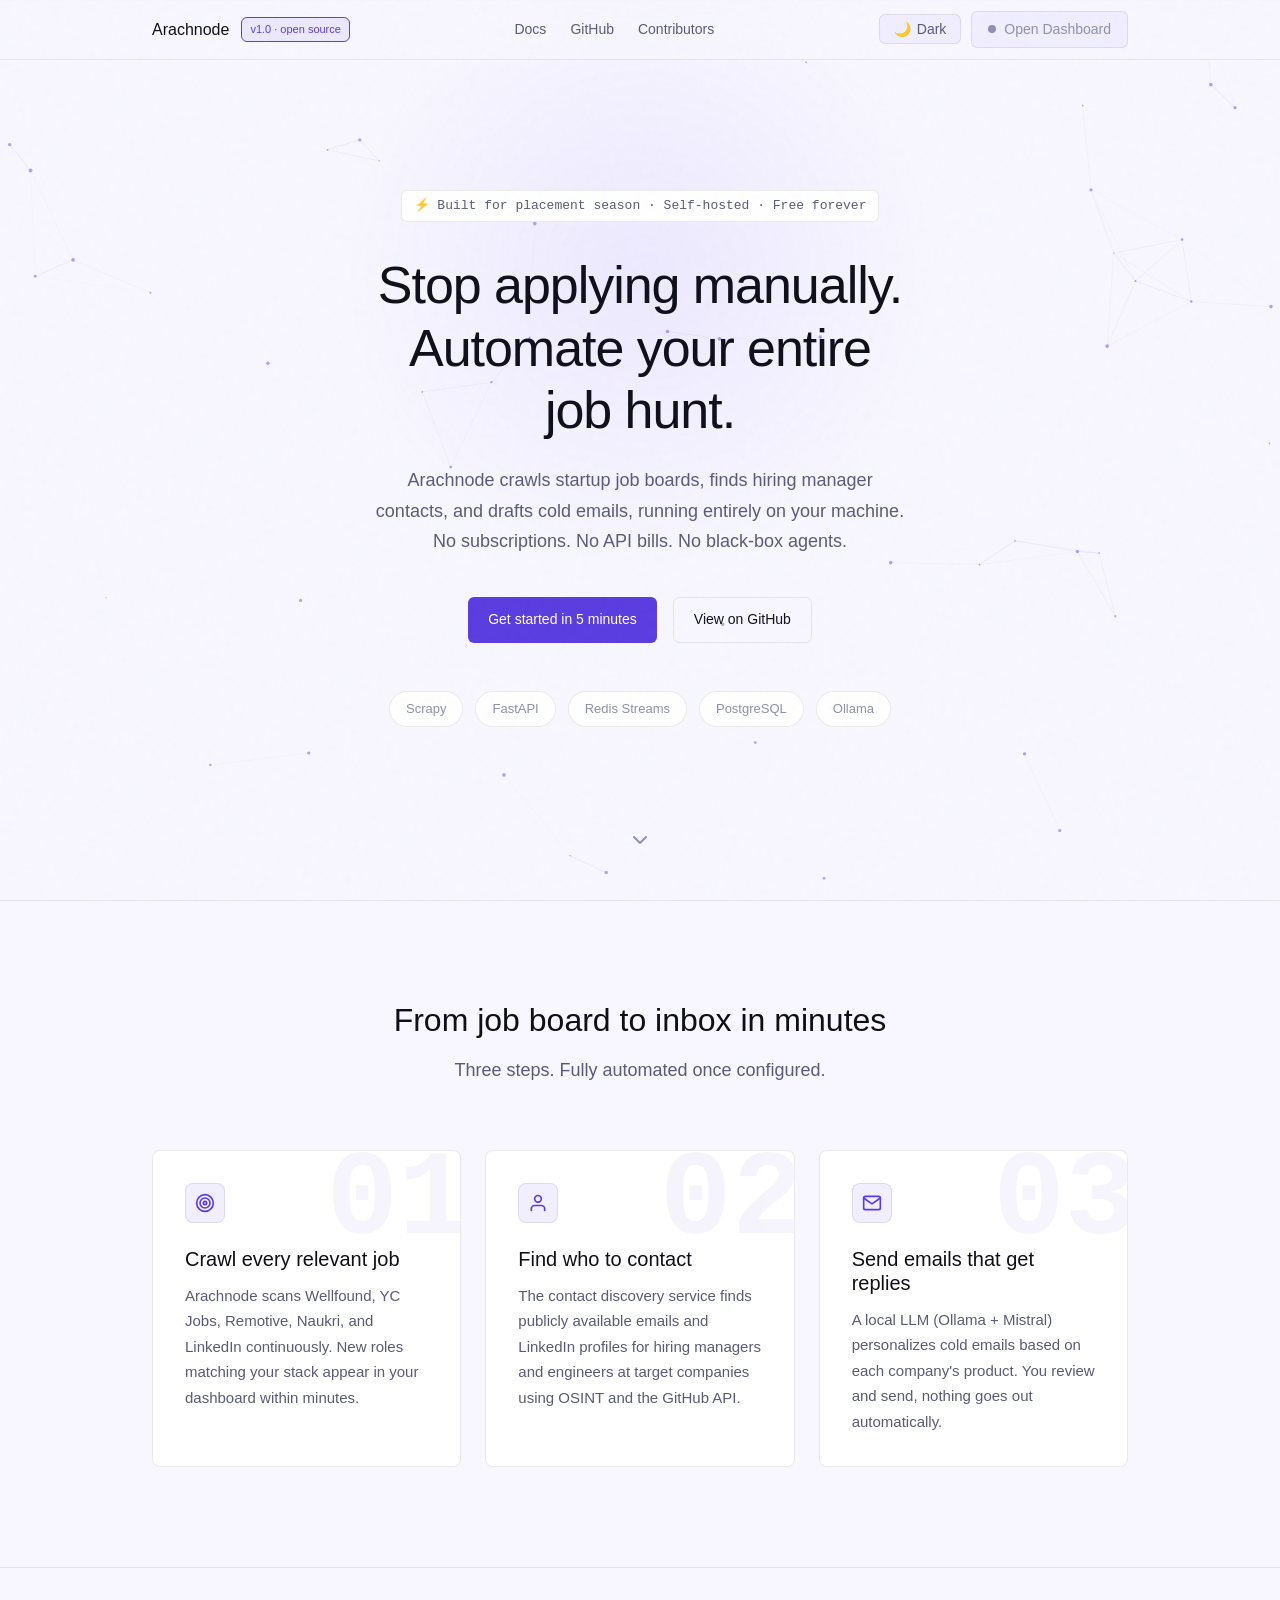
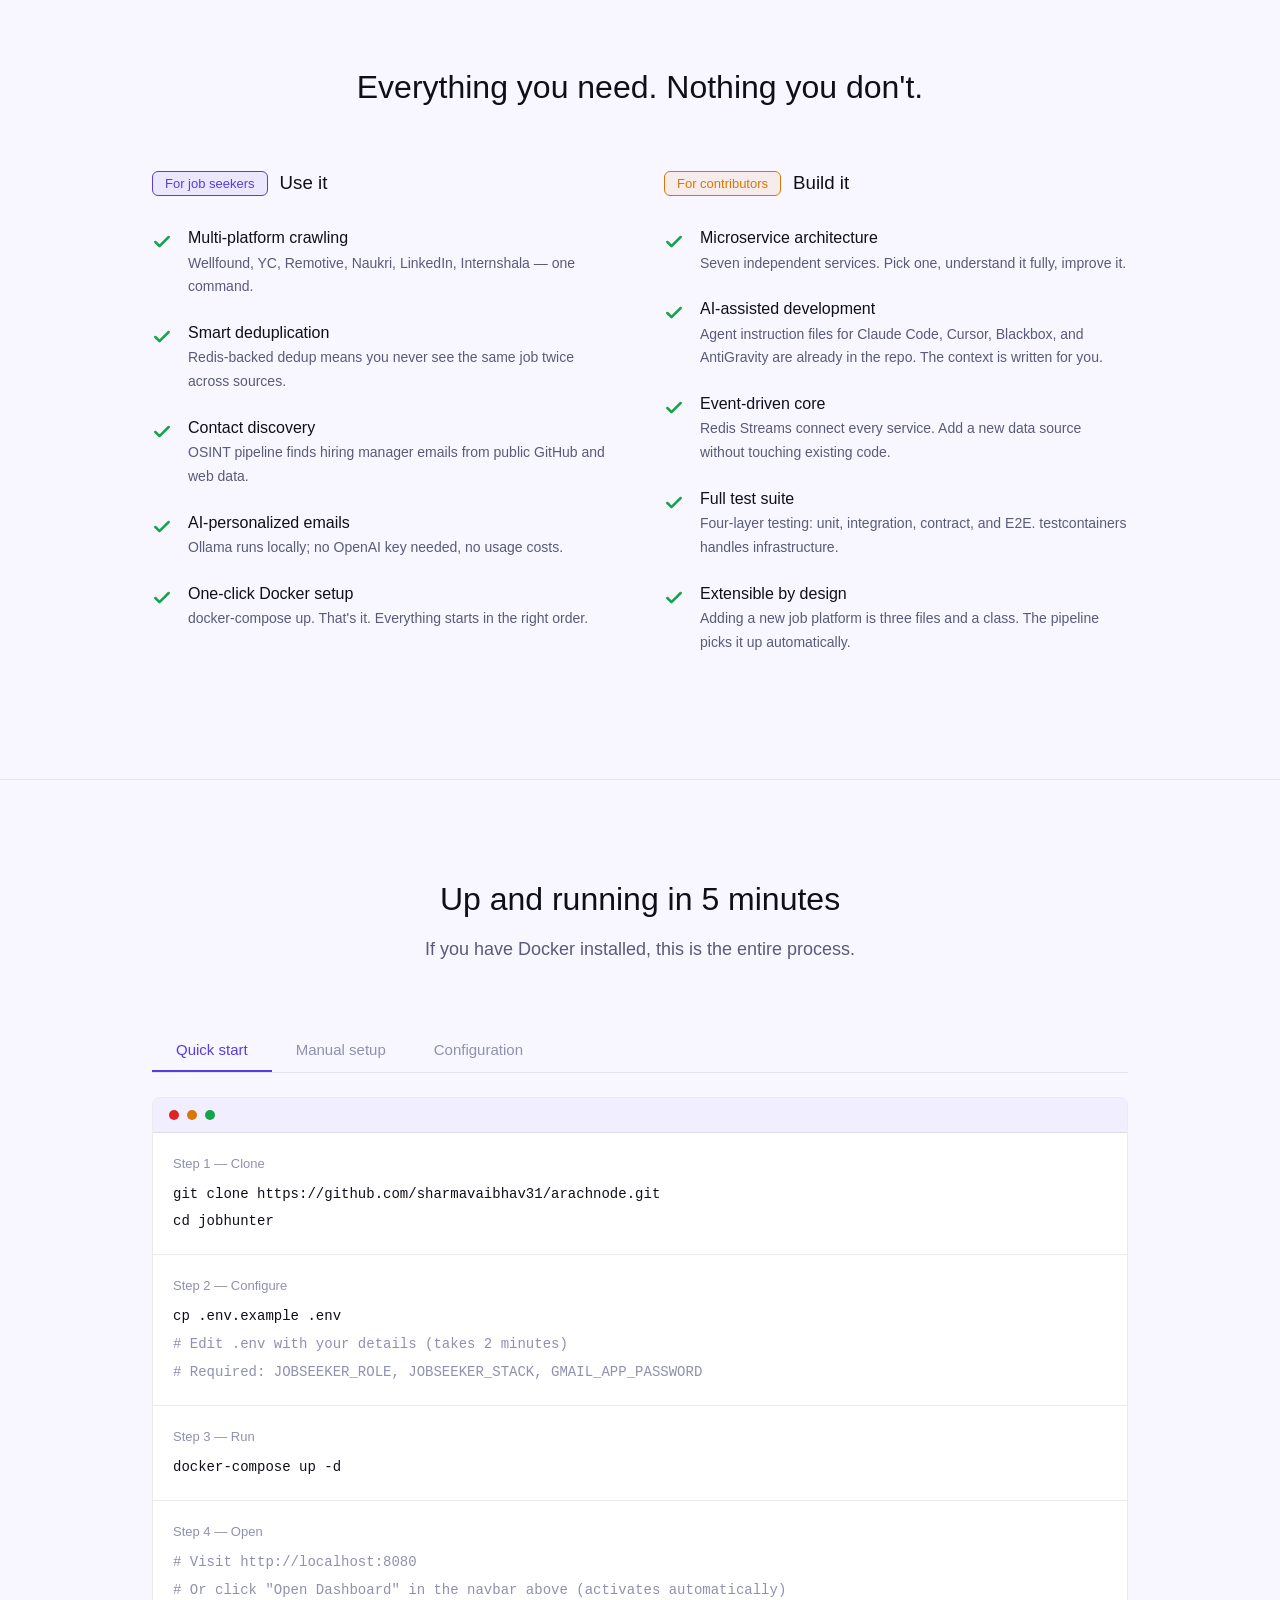
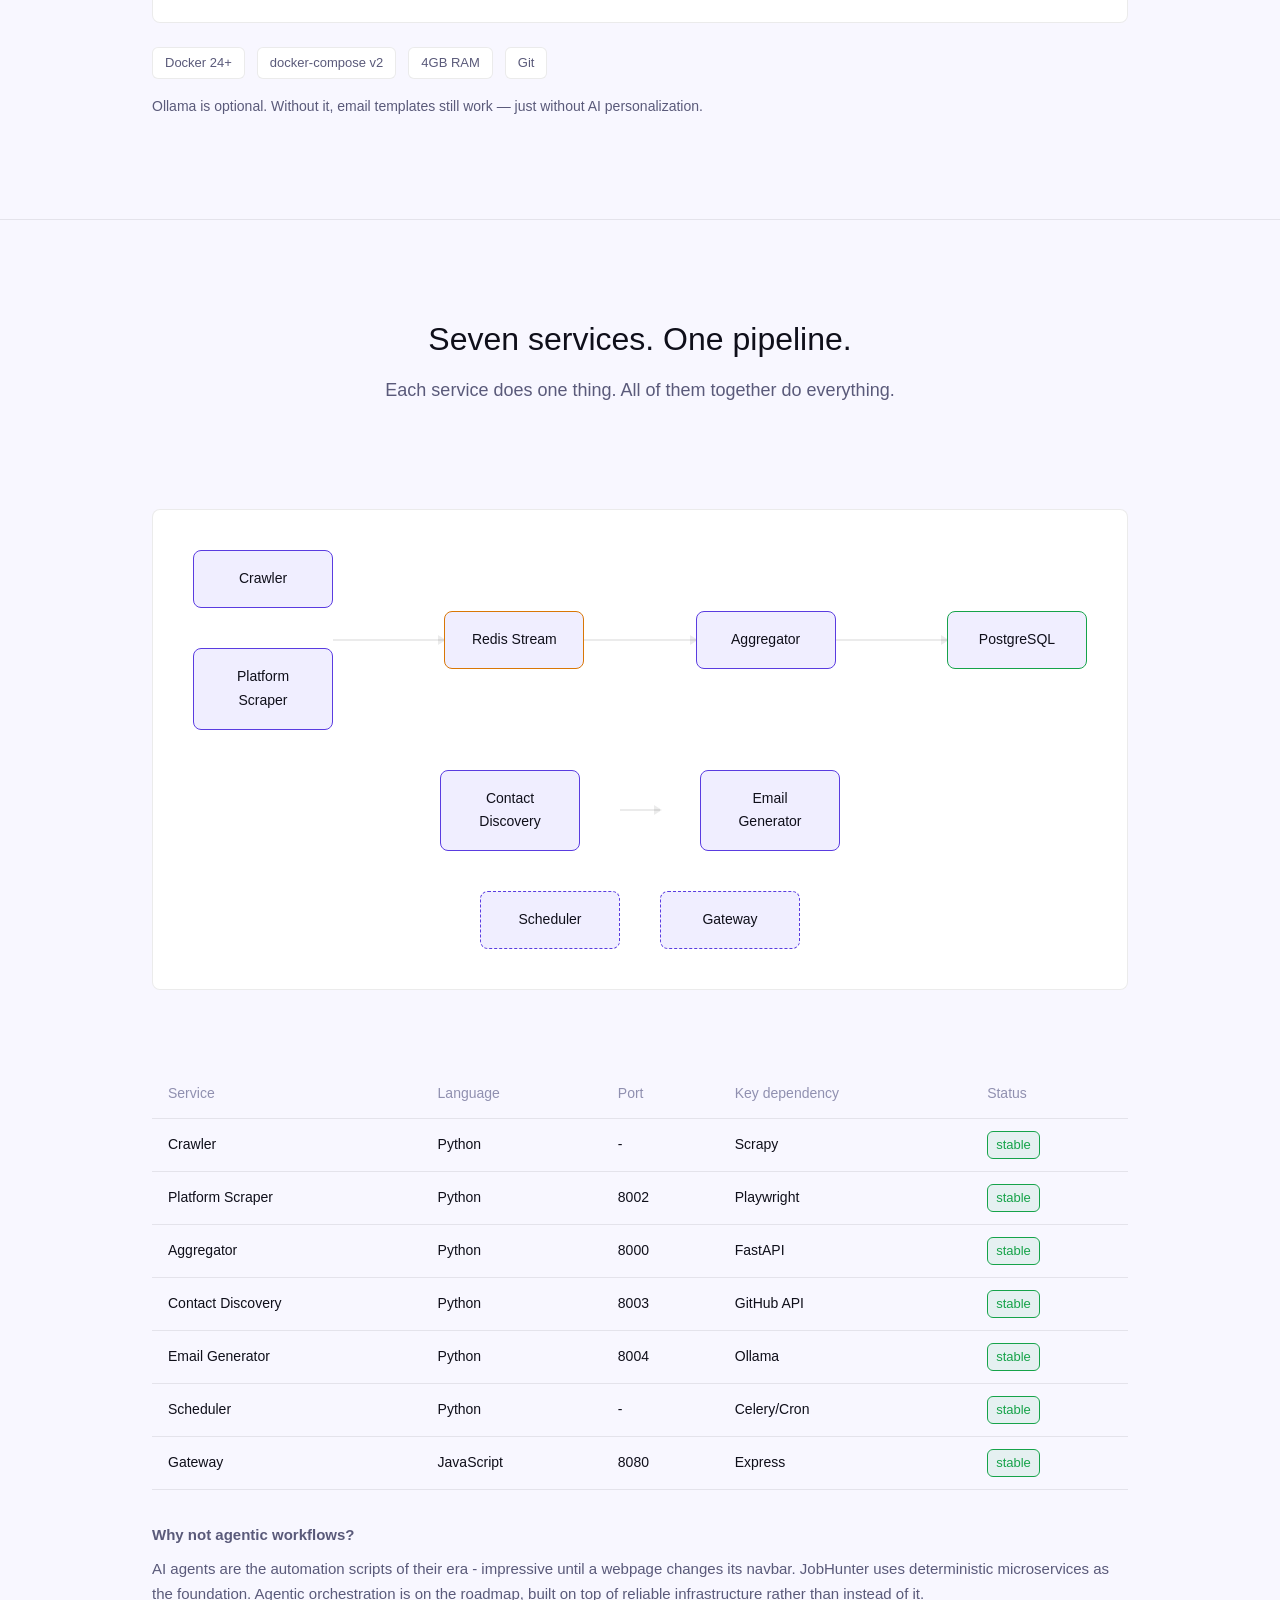
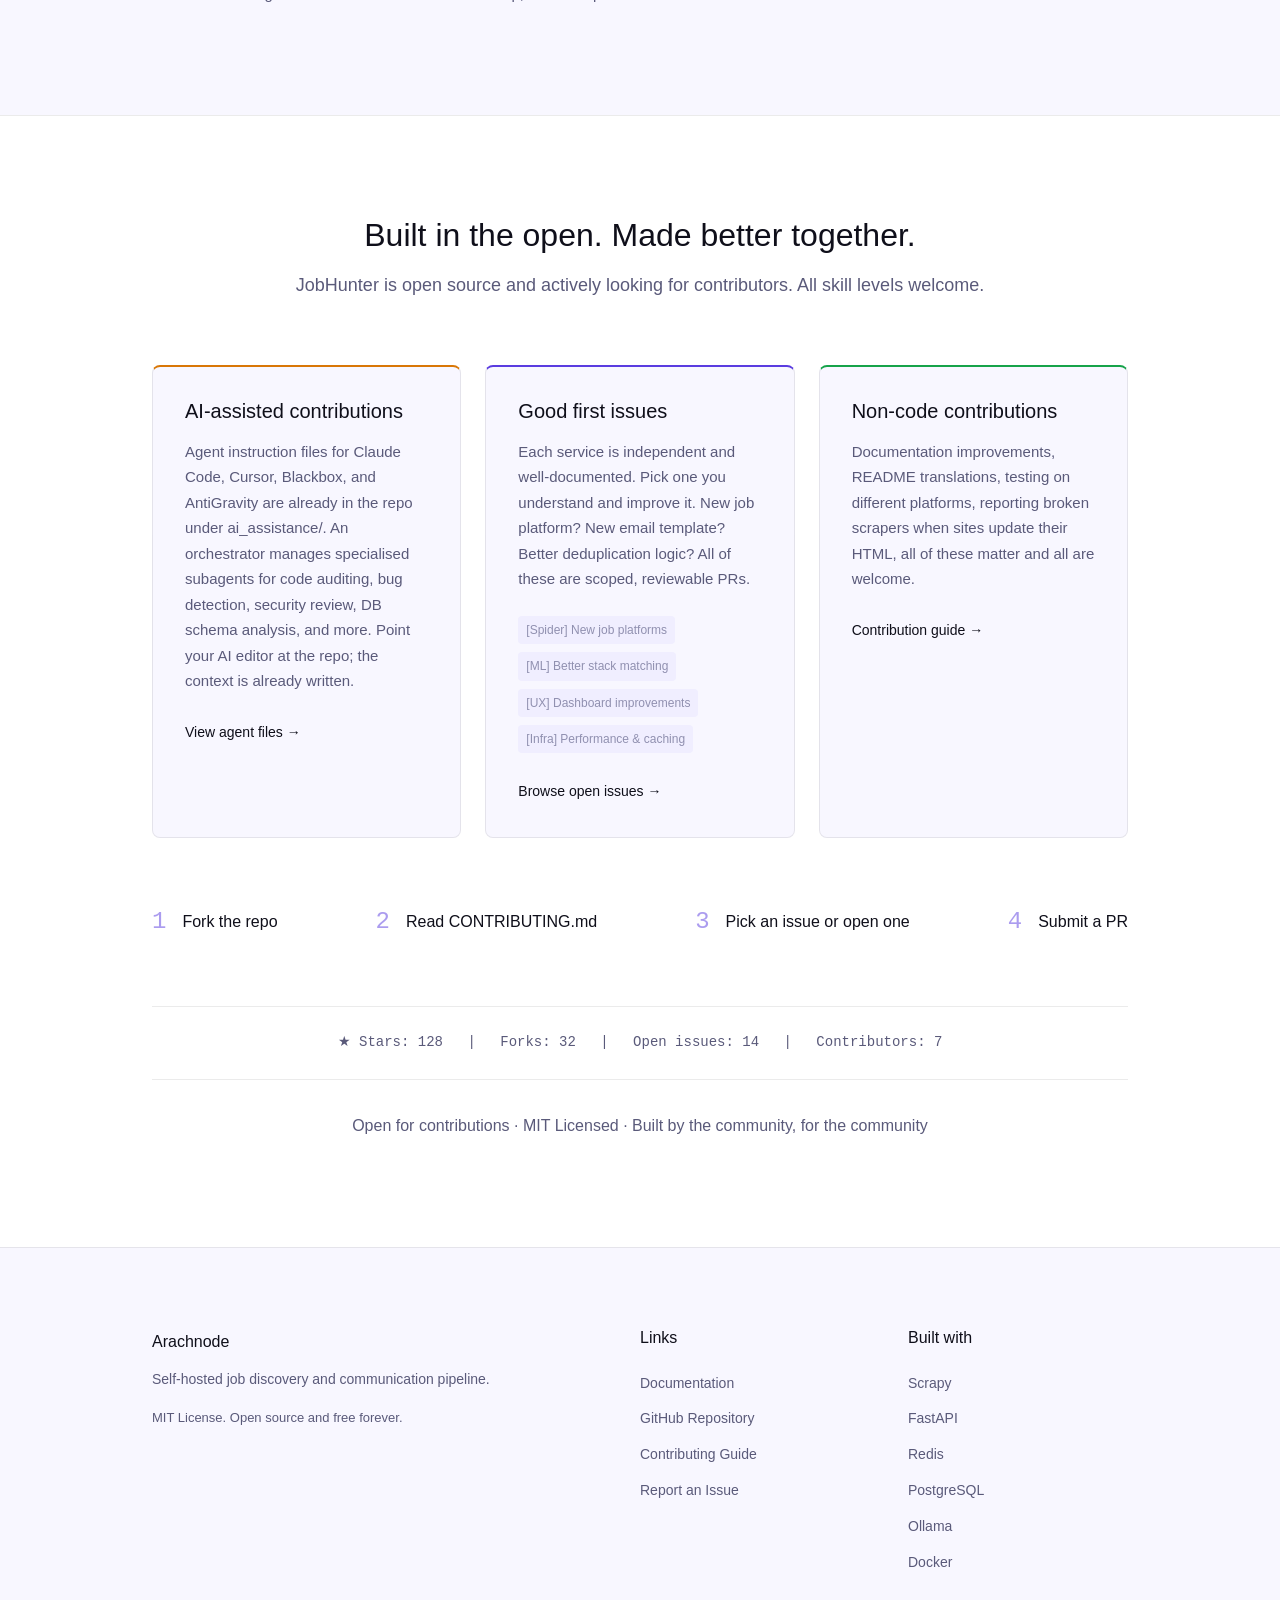
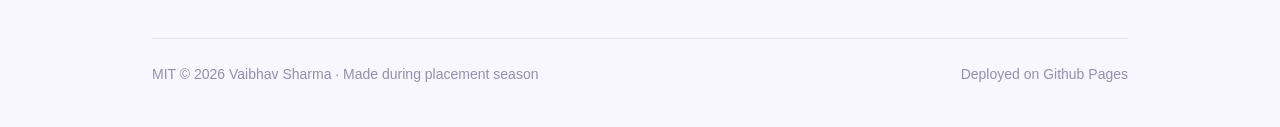
==== commit 25a36c87: "fix: update architecture table with correct ports and tech stack" ====
--- a/index.html
+++ b/index.html
@@ -6,8 +6,7 @@
   To update your name: search AUTHOR_NAME constant
 -->
 <!DOCTYPE html>
-<html lang="en">
-
+<html lang="en" data-theme="dark">
 <head>
   <meta charset="UTF-8">
   <meta name="viewport" content="width=device-width, initial-scale=1.0">
@@ -16,7 +15,8 @@
     content="Arachnode - a self-hosted, microservice-based job discovery and application tracking system for engineering placements.">
   <style>
     /* === CORE VARIABLES & PREREQUISITES === */
-    :root {
+    :root,
+    [data-theme="dark"] {
       --bg: #0a0a0a;
       --surface: #111111;
       --surface-elevated: #1a1a1a;
@@ -33,17 +33,41 @@
       --red: #ef4444;
       --font-body: -apple-system, BlinkMacSystemFont, 'Segoe UI', sans-serif;
       --font-code: 'SF Mono', 'Fira Code', 'Cascadia Code', monospace;
-    }
-
-    * {
+      --nav-bg: rgba(10, 10, 10, 0.85);
+      --particle-rgb: 108, 71, 255;
+    }
+
+    [data-theme="light"] {
+      --bg: #f8f7ff;
+      --surface: #ffffff;
+      --surface-elevated: #f0eeff;
+      --border: rgba(0, 0, 0, 0.08);
+      --text-primary: #0f0f1a;
+      --text-secondary: #5a5a7a;
+      --text-muted: #9090b0;
+      --accent-purple: #5a3ce0;
+      --accent-purple-dim: rgba(90, 60, 224, 0.08);
+      --green: #16a34a;
+      --green-dim: rgba(22, 163, 74, 0.08);
+      --amber: #d97706;
+      --amber-dim: rgba(217, 119, 6, 0.08);
+      --red: #dc2626;
+      --nav-bg: rgba(248, 247, 255, 0.9);
+      --particle-rgb: 90, 60, 224;
+    }
+
+    /* === SMOOTH THEME TRANSITIONS === */
+    *, *::before, *::after {
       box-sizing: border-box;
       margin: 0;
       padding: 0;
-    }
-
-    html {
-      scroll-behavior: smooth;
-    }
+      transition:
+        background-color 0.35s ease,
+        color 0.35s ease,
+        border-color 0.35s ease;
+    }
+
+    html { scroll-behavior: smooth; }
 
     body {
       background-color: var(--bg);
@@ -68,39 +92,48 @@
       background: url('data:image/svg+xml;utf8,<svg viewBox="0 0 200 200" xmlns="http://www.w3.org/2000/svg"><filter id="noise"><feTurbulence type="fractalNoise" baseFrequency="0.65" numOctaves="3" stitchTiles="stitch"/></filter><rect width="100%" height="100%" filter="url(%23noise)"/></svg>');
     }
 
-    a {
-      color: inherit;
-      text-decoration: none;
-      transition: color 150ms ease;
-    }
-
-    a:hover {
-      color: var(--text-primary);
-    }
-
-    ul {
-      list-style: none;
-    }
-
-    button {
-      font-family: inherit;
+    a { color: inherit; text-decoration: none; }
+    a:hover { color: var(--text-primary); }
+    ul { list-style: none; }
+    button { font-family: inherit; cursor: pointer; border: none; background: none; }
+    h1, h2, h3, h4 { font-weight: 500; line-height: 1.2; }
+    .container { max-width: 1024px; margin: 0 auto; padding: 0 24px; }
+
+    /* === PARTICLE CANVAS === */
+    #arachnode-bg {
+      position: fixed;
+      inset: 0;
+      z-index: 0;
+      pointer-events: none;
+    }
+
+    /* Everything above canvas */
+    nav, section, footer, #status-bar {
+      position: relative;
+      z-index: 1;
+    }
+
+    /* === THEME TOGGLE BUTTON === */
+    #btn-theme {
+      display: inline-flex;
+      align-items: center;
+      gap: 6px;
+      padding: 6px 14px;
+      border-radius: 6px;
+      border: 1px solid var(--border);
+      background: var(--surface-elevated);
+      color: var(--text-secondary);
+      font-size: 14px;
+      font-weight: 500;
       cursor: pointer;
-      border: none;
-      background: none;
-    }
-
-    h1,
-    h2,
-    h3,
-    h4 {
-      font-weight: 500;
-      line-height: 1.2;
-    }
-
-    .container {
-      max-width: 1024px;
-      margin: 0 auto;
-      padding: 0 24px;
+      white-space: nowrap;
+      flex-shrink: 0;
+    }
+
+    #btn-theme:hover {
+      border-color: var(--accent-purple);
+      color: var(--accent-purple);
+      background: var(--accent-purple-dim);
     }
 
     .pill {
@@ -114,7 +147,6 @@
       border: 1px solid var(--border);
       color: var(--text-secondary);
     }
-
     .pill.purple {
       background: var(--accent-purple-dim);
       border-color: var(--accent-purple);
@@ -172,6 +204,25 @@
       border-radius: 4px;
       font-size: 0.9em;
     }
+    .pill.purple { background: var(--accent-purple-dim); border-color: var(--accent-purple); color: var(--accent-purple); }
+    .pill.amber  { background: var(--amber-dim); border-color: var(--amber); color: var(--amber); }
+    .pill.green  { background: var(--green-dim); border-color: var(--green); color: var(--green); }
+    
+    .btn {
+      display: inline-flex; align-items: center; justify-content: center;
+      padding: 10px 20px; border-radius: 6px; font-size: 14px; font-weight: 500;
+      text-decoration: none;
+    }
+    .btn-primary { background: var(--accent-purple); color: #fff; }
+    .btn-primary:hover { background: #5a3ce0; transform: translateY(-1px); }
+    .btn-outline { background: transparent; border: 1px solid var(--border); color: var(--text-primary); }
+    .btn-outline:hover { background: var(--surface-elevated); }
+    
+    code {
+      font-family: var(--font-code);
+      background: var(--surface-elevated);
+      padding: 2px 6px; border-radius: 4px; font-size: 0.9em;
+    }
 
     /* Scrollbar */
     ::-webkit-scrollbar {
@@ -208,12 +259,9 @@
 
     /* === NAVBAR === */
     nav {
-      position: fixed;
-      top: 0;
-      left: 0;
-      right: 0;
+      position: fixed; top: 0; left: 0; right: 0;
       backdrop-filter: blur(12px);
-      background: rgba(10, 10, 10, 0.8);
+      background: var(--nav-bg);
       border-bottom: 1px solid var(--border);
       z-index: 1000;
       height: 60px;
@@ -235,21 +283,11 @@
       font-weight: 500;
       color: #fff;
     }
-
-    .nav-links {
-      display: flex;
-      align-items: center;
-      gap: 24px;
-      font-size: 14px;
-      color: var(--text-secondary);
-    }
-
-    .nav-ctas {
-      display: flex;
-      align-items: center;
-      gap: 16px;
-    }
-
+    .nav-inner { display: flex; justify-content: space-between; align-items: center; width: 100%; }
+    .brand { display: flex; align-items: center; gap: 12px; font-weight: 500; color: var(--text-primary); }
+    .nav-links { display: flex; align-items: center; gap: 24px; font-size: 14px; color: var(--text-secondary); }
+    .nav-ctas { display: flex; align-items: center; gap: 10px; }
+    
     #dashboard-btn {
       padding: 6px 16px;
       border-radius: 6px;
@@ -319,20 +357,9 @@
     }
 
     @keyframes pulse {
-      0% {
-        transform: scale(0.95);
-        box-shadow: 0 0 0 0 rgba(34, 197, 94, 0.7);
-      }
-
-      70% {
-        transform: scale(1);
-        box-shadow: 0 0 0 6px rgba(34, 197, 94, 0);
-      }
-
-      100% {
-        transform: scale(0.95);
-        box-shadow: 0 0 0 0 rgba(34, 197, 94, 0);
-      }
+      0%   { transform: scale(0.95); box-shadow: 0 0 0 0 rgba(34, 197, 94, 0.7); }
+      70%  { transform: scale(1);    box-shadow: 0 0 0 6px rgba(34, 197, 94, 0); }
+      100% { transform: scale(0.95); box-shadow: 0 0 0 0 rgba(34, 197, 94, 0); }
     }
 
     /* === DASHBOARD STATUS BAR === */
@@ -368,61 +395,20 @@
     }
 
     .hero-glow {
-      position: absolute;
-      top: 30%;
-      left: 50%;
-      transform: translate(-50%, -50%);
-      width: 600px;
-      height: 600px;
-      background: radial-gradient(circle, rgba(108, 71, 255, 0.08) 0%, rgba(0, 0, 0, 0) 70%);
-      border-radius: 50%;
-      pointer-events: none;
-      z-index: -1;
-    }
-
-    .hero .pill {
-      font-family: var(--font-code);
-      margin-bottom: 32px;
-      margin-top: 40px;
-    }
-
-    .hero h1 {
-      font-size: clamp(36px, 5vw, 52px);
-      max-width: 720px;
-      margin-bottom: 24px;
-      letter-spacing: -0.02em;
-    }
-
-    .hero p {
-      font-size: 18px;
-      color: var(--text-secondary);
-      max-width: 540px;
-      margin: 0 auto 40px;
-    }
-
-    .hero-ctas {
-      display: flex;
-      gap: 16px;
-      justify-content: center;
-      margin-bottom: 48px;
-      flex-wrap: wrap;
-    }
-
-    .tech-pills {
-      display: flex;
-      gap: 12px;
-      justify-content: center;
-      flex-wrap: wrap;
-      margin-bottom: 64px;
-    }
-
+      position: absolute; top: 30%; left: 50%; transform: translate(-50%, -50%);
+      width: 600px; height: 600px;
+      background: radial-gradient(circle, rgba(108,71,255,0.08) 0%, rgba(0,0,0,0) 70%);
+      border-radius: 50%; pointer-events: none; z-index: -1;
+    }
+    .hero .pill { font-family: var(--font-code); margin-bottom: 32px; margin-top: 40px; }
+    .hero h1 { font-size: clamp(36px, 5vw, 52px); max-width: 720px; margin-bottom: 24px; letter-spacing: -0.02em; }
+    .hero p { font-size: 18px; color: var(--text-secondary); max-width: 540px; margin: 0 auto 40px; }
+    .hero-ctas { display: flex; gap: 16px; justify-content: center; margin-bottom: 48px; flex-wrap: wrap; }
+    
+    .tech-pills { display: flex; gap: 12px; justify-content: center; flex-wrap: wrap; margin-bottom: 64px; }
     .tech-pill {
-      padding: 6px 16px;
-      border-radius: 50px;
-      border: 1px solid var(--border);
-      background: var(--surface);
-      font-size: 13px;
-      color: var(--text-muted);
+      padding: 6px 16px; border-radius: 50px; border: 1px solid var(--border);
+      background: var(--surface); font-size: 13px; color: var(--text-muted);
     }
 
     .scroll-indicator {
@@ -457,6 +443,12 @@
         transform: translateY(-5px) translateX(-50%);
       }
     }
+    .scroll-indicator svg { width: 24px; height: 24px; }
+    @keyframes bounce {
+      0%, 20%, 50%, 80%, 100% { transform: translateY(0) translateX(-50%); }
+      40% { transform: translateY(-10px) translateX(-50%); }
+      60% { transform: translateY(-5px) translateX(-50%); }
+    }
 
     /* === SECTIONS GENERAL === */
     section {
@@ -487,18 +479,8 @@
     }
 
     .step-card {
-      background: var(--surface);
-      border: 1px solid var(--border);
-      border-radius: 8px;
-      padding: 32px;
-      position: relative;
-      overflow: hidden;
-      transition: border-color 150ms ease;
-    }
-
-    .step-card:hover {
-      border-color: rgba(255, 255, 255, 0.2);
-      background: var(--surface-elevated);
+      background: var(--surface); border: 1px solid var(--border); border-radius: 8px;
+      padding: 32px; position: relative; overflow: hidden;
     }
 
     .step-number {
@@ -546,6 +528,14 @@
       color: var(--text-secondary);
       font-size: 15px;
     }
+    .step-icon {
+      width: 40px; height: 40px; border-radius: 8px; background: var(--surface-elevated);
+      border: 1px solid var(--border); display: flex; align-items: center; justify-content: center;
+      margin-bottom: 24px; color: var(--accent-purple);
+    }
+    .step-icon svg { width: 20px; height: 20px; stroke: currentColor; fill: none; stroke-width: 2; stroke-linecap: round; stroke-linejoin: round; }
+    .step-card h3 { font-size: 20px; margin-bottom: 12px; }
+    .step-card p { color: var(--text-secondary); font-size: 15px; }
 
     /* === FEATURES === */
     .features-split {
@@ -589,169 +579,42 @@
     }
 
     /* === INSTALLATION === */
-    .tabs {
-      margin-bottom: 24px;
-      display: flex;
-      border-bottom: 1px solid var(--border);
-      overflow-x: auto;
-      scrollbar-width: none;
-    }
-
-    .tab-btn {
-      padding: 12px 24px;
-      color: var(--text-muted);
-      font-size: 15px;
-      font-weight: 500;
-      border-bottom: 2px solid transparent;
-      transition: all 150ms ease;
-      white-space: nowrap;
-    }
-
-    .tab-btn:hover {
-      color: var(--text-secondary);
-    }
-
-    .tab-btn.active {
-      color: var(--accent-purple);
-      border-bottom-color: var(--accent-purple);
-    }
-
-    .tab-content {
-      display: none;
-    }
-
-    .tab-content.active {
-      display: block;
-    }
-
-    .terminal {
-      background: var(--surface);
-      border: 1px solid var(--border);
-      border-radius: 8px;
-      overflow: hidden;
-      margin-bottom: 24px;
-    }
-
-    .terminal-header {
-      background: var(--surface-elevated);
-      padding: 12px 16px;
-      display: flex;
-      align-items: center;
-      border-bottom: 1px solid var(--border);
-    }
-
-    .dots {
-      display: flex;
-      gap: 8px;
-    }
-
-    .dot {
-      width: 10px;
-      height: 10px;
-      border-radius: 50%;
-    }
-
-    .dot:nth-child(1) {
-      background: var(--red);
-    }
-
-    .dot:nth-child(2) {
-      background: var(--amber);
-    }
-
-    .dot:nth-child(3) {
-      background: var(--green);
-    }
-
-    .terminal-step {
-      position: relative;
-      padding: 20px;
-      border-bottom: 1px solid var(--border);
-    }
-
-    .terminal-step:last-child {
-      border-bottom: none;
-    }
-
-    .terminal-step-label {
-      font-size: 13px;
-      color: var(--text-muted);
-      margin-bottom: 8px;
-    }
-
-    .terminal-grid {
-      display: grid;
-      gap: 4px;
-    }
-
-    .terminal-line {
-      font-family: var(--font-code);
-      font-size: 14px;
-      color: var(--text-primary);
-    }
-
-    .terminal-comment {
-      color: var(--text-muted);
-    }
-
+    .tabs { margin-bottom: 24px; display: flex; border-bottom: 1px solid var(--border); overflow-x: auto; scrollbar-width: none; }
+    .tab-btn { padding: 12px 24px; color: var(--text-muted); font-size: 15px; font-weight: 500; border-bottom: 2px solid transparent; white-space: nowrap; }
+    .tab-btn:hover { color: var(--text-secondary); }
+    .tab-btn.active { color: var(--accent-purple); border-bottom-color: var(--accent-purple); }
+    .tab-content { display: none; }
+    .tab-content.active { display: block; }
+
+    .terminal { background: var(--surface); border: 1px solid var(--border); border-radius: 8px; overflow: hidden; margin-bottom: 24px; }
+    .terminal-header { background: var(--surface-elevated); padding: 12px 16px; display: flex; align-items: center; border-bottom: 1px solid var(--border); }
+    .dots { display: flex; gap: 8px; }
+    .dot { width: 10px; height: 10px; border-radius: 50%; }
+    .dot:nth-child(1) { background: var(--red); }
+    .dot:nth-child(2) { background: var(--amber); }
+    .dot:nth-child(3) { background: var(--green); }
+    
+    .terminal-step { position: relative; padding: 20px; border-bottom: 1px solid var(--border); }
+    .terminal-step:last-child { border-bottom: none; }
+    .terminal-step-label { font-size: 13px; color: var(--text-muted); margin-bottom: 8px; }
+    .terminal-grid { display: grid; gap: 4px; }
+    .terminal-line { font-family: var(--font-code); font-size: 14px; color: var(--text-primary); }
+    .terminal-comment { color: var(--text-muted); }
     .copy-btn {
-      position: absolute;
-      top: 16px;
-      right: 16px;
-      background: var(--surface-elevated);
-      border: 1px solid var(--border);
-      color: var(--text-secondary);
-      padding: 4px 8px;
-      border-radius: 4px;
-      font-size: 12px;
-      opacity: 0;
-      transition: opacity 150ms ease;
-    }
-
-    .terminal-step:hover .copy-btn {
-      opacity: 1;
-    }
-
-    .copy-btn:hover {
-      color: var(--text-primary);
-      background: var(--border);
-    }
-
-    .prereq-row {
-      display: flex;
-      gap: 12px;
-      margin-bottom: 16px;
-      flex-wrap: wrap;
-    }
-
-    .installation-note {
-      font-size: 14px;
-      color: var(--text-secondary);
-    }
-
-    .config-table {
-      width: 100%;
-      border-collapse: collapse;
-      text-align: left;
-      font-size: 14px;
-    }
-
-    .config-table th,
-    .config-table td {
-      padding: 12px 16px;
-      border-bottom: 1px solid var(--border);
-    }
-
-    .config-table th {
-      color: var(--text-muted);
-      font-weight: 500;
-    }
-
-    .config-table td:first-child code {
-      background: none;
-      padding: 0;
-      color: var(--accent-purple);
-    }
+      position: absolute; top: 16px; right: 16px; background: var(--surface-elevated);
+      border: 1px solid var(--border); color: var(--text-secondary); padding: 4px 8px;
+      border-radius: 4px; font-size: 12px; opacity: 0;
+    }
+    .terminal-step:hover .copy-btn { opacity: 1; }
+    .copy-btn:hover { color: var(--text-primary); background: var(--border); }
+    
+    .prereq-row { display: flex; gap: 12px; margin-bottom: 16px; flex-wrap: wrap; }
+    .installation-note { font-size: 14px; color: var(--text-secondary); }
+
+    .config-table { width: 100%; border-collapse: collapse; text-align: left; font-size: 14px; }
+    .config-table th, .config-table td { padding: 12px 16px; border-bottom: 1px solid var(--border); }
+    .config-table th { color: var(--text-muted); font-weight: 500; }
+    .config-table td:first-child code { background: none; padding: 0; color: var(--accent-purple); }
 
     /* === ARCHITECTURE === */
     .arch-diagram-wrapper {
@@ -768,88 +631,22 @@
       border: 1px solid var(--border);
       border-radius: 8px;
     }
-
-    /* Using Flexbox for CSS diagram */
-    .diagram-flow {
-      display: flex;
-      align-items: center;
-      justify-content: space-between;
-      position: relative;
-    }
-
+    .diagram-flow { display: flex; align-items: center; justify-content: space-between; position: relative; }
     .node {
-      background: var(--surface-elevated);
-      border: 1px solid var(--accent-purple);
-      padding: 16px 24px;
-      border-radius: 8px;
-      text-align: center;
-      font-size: 14px;
-      z-index: 2;
-      position: relative;
-      width: 140px;
-      font-weight: 500;
-    }
-
-    .node.db {
-      border-color: var(--green);
-    }
-
-    .node.queue {
-      border-color: var(--amber);
-    }
-
-    .arrow {
-      height: 2px;
-      flex-grow: 1;
-      background: var(--border);
-      position: relative;
-      z-index: 1;
-      min-width: 30px;
-    }
-
-    .arrow::after {
-      content: '';
-      position: absolute;
-      right: -2px;
-      top: -4px;
-      border-top: 5px solid transparent;
-      border-bottom: 5px solid transparent;
-      border-left: 8px solid var(--border);
-    }
-
-    .diagram-column {
-      display: flex;
-      flex-direction: column;
-      gap: 40px;
-    }
-
-    .services-table {
-      width: 100%;
-      border-collapse: collapse;
-      text-align: left;
-      font-size: 14px;
-      margin-top: 40px;
-      margin-bottom: 32px;
-    }
-
-    .services-table th,
-    .services-table td {
-      padding: 12px 16px;
-      border-bottom: 1px solid var(--border);
-    }
-
-    .services-table th {
-      color: var(--text-muted);
-      font-weight: 500;
-    }
-
-    .callout {
-      background: rgba(108, 71, 255, 0.05);
-      border: 1px solid var(--accent-purple-dim);
-      padding: 24px;
-      border-radius: 8px;
-      margin-top: 24px;
-    }
+      background: var(--surface-elevated); border: 1px solid var(--accent-purple);
+      padding: 16px 24px; border-radius: 8px; text-align: center; font-size: 14px;
+      z-index: 2; position: relative; width: 140px; font-weight: 500; color: var(--text-primary);
+    }
+    .node.db { border-color: var(--green); }
+    .node.queue { border-color: var(--amber); }
+    .arrow { height: 2px; flex-grow: 1; background: var(--border); position: relative; z-index: 1; min-width: 30px; }
+    .arrow::after { content: ''; position: absolute; right: -2px; top: -4px; border-top: 5px solid transparent; border-bottom: 5px solid transparent; border-left: 8px solid var(--border); }
+    .diagram-column { display: flex; flex-direction: column; gap: 40px; }
+
+    .services-table { width: 100%; border-collapse: collapse; text-align: left; font-size: 14px; margin-top: 40px; margin-bottom: 32px; }
+    .services-table th, .services-table td { padding: 12px 16px; border-bottom: 1px solid var(--border); }
+    .services-table th { color: var(--text-muted); font-weight: 500; }
+    .services-table td { color: var(--text-primary); }
 
     .callout p {
       color: var(--text-secondary);
@@ -858,215 +655,38 @@
     }
 
     /* === CONTRIBUTOR === */
-    .contribute-section {
-      background: var(--surface);
-    }
-
-    .contrib-cards {
-      display: grid;
-      grid-template-columns: repeat(auto-fit, minmax(280px, 1fr));
-      gap: 24px;
-      margin-bottom: 64px;
-    }
-
-    .contrib-card {
-      background: var(--bg);
-      border: 1px solid var(--border);
-      border-radius: 8px;
-      padding: 32px;
-    }
-
-    .contrib-card h3 {
-      font-size: 20px;
-      margin-bottom: 16px;
-    }
-
-    .contrib-card p {
-      color: var(--text-secondary);
-      font-size: 15px;
-      margin-bottom: 24px;
-    }
-
-    .contrib-card.c-amber {
-      border-top: 2px solid var(--amber);
-    }
-
-    .contrib-card.c-purple {
-      border-top: 2px solid var(--accent-purple);
-    }
-
-    .contrib-card.c-green {
-      border-top: 2px solid var(--green);
-    }
-
-    .contrib-tags {
-      display: flex;
-      flex-wrap: wrap;
-      gap: 8px;
-      margin-bottom: 24px;
-    }
-
-    .contrib-tags span {
-      font-size: 12px;
-      padding: 4px 8px;
-      background: var(--surface-elevated);
-      border-radius: 4px;
-      color: var(--text-muted);
-    }
-
-    .cta-link {
-      color: var(--text-primary);
-      font-size: 14px;
-      font-weight: 500;
-      display: inline-flex;
-      align-items: center;
-    }
-
-    .cta-link:hover {
-      color: var(--accent-purple);
-    }
-
-    .steps-row {
-      display: flex;
-      justify-content: space-between;
-      margin-bottom: 64px;
-    }
-
-    .min-step {
-      display: flex;
-      align-items: center;
-      gap: 16px;
-    }
-
-    .min-step-num {
-      font-family: var(--font-code);
-      color: var(--accent-purple);
-      font-size: 24px;
-      opacity: 0.5;
-    }
-
-    .min-step-text {
-      font-weight: 500;
-      color: var(--text-primary);
-    }
-
-    .stats-row {
-      text-align: center;
-      color: var(--text-secondary);
-      font-family: var(--font-code);
-      font-size: 14px;
-      margin-bottom: 32px;
-      padding: 24px 0;
-      border-top: 1px solid var(--border);
-      border-bottom: 1px solid var(--border);
-    }
-
-    .stats-row span {
-      margin: 0 16px;
-    }
+    .contribute-section { background: var(--surface); }
+    .contrib-cards { display: grid; grid-template-columns: repeat(auto-fit, minmax(280px, 1fr)); gap: 24px; margin-bottom: 64px; }
+    .contrib-card { background: var(--bg); border: 1px solid var(--border); border-radius: 8px; padding: 32px; }
+    .contrib-card h3 { font-size: 20px; margin-bottom: 16px; color: var(--text-primary); }
+    .contrib-card p { color: var(--text-secondary); font-size: 15px; margin-bottom: 24px; }
+    .contrib-card.c-amber  { border-top: 2px solid var(--amber); }
+    .contrib-card.c-purple { border-top: 2px solid var(--accent-purple); }
+    .contrib-card.c-green  { border-top: 2px solid var(--green); }
+    
+    .contrib-tags { display: flex; flex-wrap: wrap; gap: 8px; margin-bottom: 24px; }
+    .contrib-tags span { font-size: 12px; padding: 4px 8px; background: var(--surface-elevated); border-radius: 4px; color: var(--text-muted); }
+    
+    .cta-link { color: var(--text-primary); font-size: 14px; font-weight: 500; display: inline-flex; align-items: center; }
+    .cta-link:hover { color: var(--accent-purple); }
+
+    .steps-row { display: flex; justify-content: space-between; margin-bottom: 64px; }
+    .min-step { display: flex; align-items: center; gap: 16px; }
+    .min-step-num { font-family: var(--font-code); color: var(--accent-purple); font-size: 24px; opacity: 0.5; }
+    .min-step-text { font-weight: 500; color: var(--text-primary); }
+
+    .stats-row { text-align: center; color: var(--text-secondary); font-family: var(--font-code); font-size: 14px; margin-bottom: 32px; padding: 24px 0; border-top: 1px solid var(--border); border-bottom: 1px solid var(--border); }
+    .stats-row span { margin: 0 16px; }
 
     /* === FOOTER === */
-    footer {
-      border-top: 1px solid var(--border);
-      padding: 80px 0 40px;
-      background: var(--bg);
-    }
-
-    .footer-cols {
-      display: grid;
-      grid-template-columns: 2fr 1fr 1fr;
-      gap: 48px;
-      margin-bottom: 64px;
-    }
-
-    .footer-col h4 {
-      margin-bottom: 24px;
-      font-size: 16px;
-      color: var(--text-primary);
-    }
-
-    .footer-col p {
-      color: var(--text-secondary);
-      font-size: 14px;
-      margin-bottom: 16px;
-    }
-
-    .footer-links {
-      display: flex;
-      flex-direction: column;
-      gap: 12px;
-    }
-
-    .footer-links a {
-      color: var(--text-secondary);
-      font-size: 14px;
-    }
-
-    .footer-links a:hover {
-      color: var(--text-primary);
-    }
-
-    .footer-bottom {
-      display: flex;
-      justify-content: space-between;
-      align-items: center;
-      border-top: 1px solid var(--border);
-      padding-top: 24px;
-      font-size: 14px;
-      color: var(--text-muted);
-    }
-
-    #backToTop {
-      display: none;
-      /* Managed by JS */
-      position: fixed;
-      bottom: 24px;
-      right: 24px;
-      z-index: 99;
-
-      /* Perfect Square + Smooth Circle */
-      width: 44px;
-      height: 44px;
-      border-radius: 50%;
-
-      /* Centering the arrow perfectly */
-      display: flex;
-      align-items: center;
-      justify-content: center;
-
-      /* Dark Mode Aesthetic */
-      background-color: #1e1e2e;
-      /* Sleek slate/dark grey */
-      color: #a6adc8;
-      /* Muted text/arrow color */
-      border: 1px solid #313244;
-      /* Subtle border to pop off pure black backgrounds */
-
-      cursor: pointer;
-      outline: none;
-      font-size: 16px;
-      font-weight: bold;
-
-      /* Smooth transitions for interactions */
-      transition: all 0.2s ease-in-out;
-      box-shadow: 0 4px 12px rgba(0, 0, 0, 0.5);
-    }
-
-    /* Hover & Active States */
-    #backToTop:hover {
-      background-color: #252538;
-      /* Slightly lighter on hover */
-      color: #f5c2e7;
-      /* Minimalist accent color swap (or change to #ffffff) */
-      border-color: #45475a;
-      transform: translateY(-2px);
-      /* Subtle lift effect */
-    }
-
-    #backToTop:active {
-      transform: translateY(0);
-      /* Pushes down when clicked */
-    }
+    footer { border-top: 1px solid var(--border); padding: 80px 0 40px; background: var(--bg); }
+    .footer-cols { display: grid; grid-template-columns: 2fr 1fr 1fr; gap: 48px; margin-bottom: 64px; }
+    .footer-col h4 { margin-bottom: 24px; font-size: 16px; color: var(--text-primary); }
+    .footer-col p { color: var(--text-secondary); font-size: 14px; margin-bottom: 16px; }
+    .footer-links { display: flex; flex-direction: column; gap: 12px; }
+    .footer-links a { color: var(--text-secondary); font-size: 14px; }
+    .footer-links a:hover { color: var(--text-primary); }
+    .footer-bottom { display: flex; justify-content: space-between; align-items: center; border-top: 1px solid var(--border); padding-top: 24px; font-size: 14px; color: var(--text-muted); }
 
     /* === RESPONSIVE === */
     @media (max-width: 1024px) {
@@ -1094,44 +714,21 @@
     }
 
     @media (max-width: 640px) {
-      .nav-links {
-        display: none;
-      }
-
-      .nav-links.active {
-        display: flex;
-        flex-direction: column;
-        position: absolute;
-        top: 60px;
-        left: 0;
-        right: 0;
-        background: var(--bg);
-        padding: 24px;
-        border-bottom: 1px solid var(--border);
-      }
-
-      .mobile-menu-btn {
-        display: block;
-      }
-
-      .hero {
-        padding-top: 100px;
-      }
-
-      .hero h1 {
-        font-size: 36px;
-      }
-
-      .footer-bottom {
-        flex-direction: column;
-        gap: 16px;
-        text-align: center;
-      }
+      .nav-links { display: none; }
+      .nav-links.active { display: flex; flex-direction: column; position: absolute; top: 60px; left: 0; right: 0; background: var(--bg); padding: 24px; border-bottom: 1px solid var(--border); }
+      .mobile-menu-btn { display: block; }
+      .hero { padding-top: 100px; }
+      .hero h1 { font-size: 36px; }
+      .footer-bottom { flex-direction: column; gap: 16px; text-align: center; }
+      #btn-theme span.theme-label { display: none; }
     }
   </style>
 </head>
 
 <body>
+
+  <!-- PARTICLE CANVAS -->
+  <canvas id="arachnode-bg"></canvas>
 
   <!-- NAVBAR -->
   <nav>
@@ -1146,6 +743,10 @@
         <li><a href="#contributor">Contributors</a></li>
       </ul>
       <div class="nav-ctas">
+        <button id="btn-theme" aria-label="Toggle theme">
+          <span id="theme-icon">☀️</span>
+          <span class="theme-label" id="theme-label">Light</span>
+        </button>
         <a id="dashboard-btn" title="Dashboard">
           <div class="status-dot"></div> Open Dashboard
         </a>
@@ -1254,113 +855,49 @@
       <div class="features-split">
         <div class="features-col animate-on-scroll" style="transition-delay: 0ms">
           <h3><span class="pill purple" style="margin-right: 12px;">For job seekers</span> Use it</h3>
-
           <div class="feature-row">
-            <div class="feature-icon"><svg viewBox="0 0 24 24" fill="none" stroke="currentColor" stroke-width="3"
-                stroke-linecap="round" stroke-linejoin="round">
-                <polyline points="20 6 9 17 4 12"></polyline>
-              </svg></div>
-            <div class="feature-content">
-              <h4>Multi-platform crawling</h4>
-              <p>Wellfound, YC, Remotive, Naukri, LinkedIn, Internshala — one command.</p>
-            </div>
+            <div class="feature-icon"><svg viewBox="0 0 24 24" fill="none" stroke="currentColor" stroke-width="3" stroke-linecap="round" stroke-linejoin="round"><polyline points="20 6 9 17 4 12"></polyline></svg></div>
+            <div class="feature-content"><h4>Multi-platform crawling</h4><p>Wellfound, YC, Remotive, Naukri, LinkedIn, Internshala — one command.</p></div>
           </div>
           <div class="feature-row">
-            <div class="feature-icon"><svg viewBox="0 0 24 24" fill="none" stroke="currentColor" stroke-width="3"
-                stroke-linecap="round" stroke-linejoin="round">
-                <polyline points="20 6 9 17 4 12"></polyline>
-              </svg></div>
-            <div class="feature-content">
-              <h4>Smart deduplication</h4>
-              <p>Redis-backed dedup means you never see the same job twice across sources.</p>
-            </div>
+            <div class="feature-icon"><svg viewBox="0 0 24 24" fill="none" stroke="currentColor" stroke-width="3" stroke-linecap="round" stroke-linejoin="round"><polyline points="20 6 9 17 4 12"></polyline></svg></div>
+            <div class="feature-content"><h4>Smart deduplication</h4><p>Redis-backed dedup means you never see the same job twice across sources.</p></div>
           </div>
           <div class="feature-row">
-            <div class="feature-icon"><svg viewBox="0 0 24 24" fill="none" stroke="currentColor" stroke-width="3"
-                stroke-linecap="round" stroke-linejoin="round">
-                <polyline points="20 6 9 17 4 12"></polyline>
-              </svg></div>
-            <div class="feature-content">
-              <h4>Contact discovery</h4>
-              <p>OSINT pipeline finds hiring manager emails from public GitHub and web data.</p>
-            </div>
+            <div class="feature-icon"><svg viewBox="0 0 24 24" fill="none" stroke="currentColor" stroke-width="3" stroke-linecap="round" stroke-linejoin="round"><polyline points="20 6 9 17 4 12"></polyline></svg></div>
+            <div class="feature-content"><h4>Contact discovery</h4><p>OSINT pipeline finds hiring manager emails from public GitHub and web data.</p></div>
           </div>
           <div class="feature-row">
-            <div class="feature-icon"><svg viewBox="0 0 24 24" fill="none" stroke="currentColor" stroke-width="3"
-                stroke-linecap="round" stroke-linejoin="round">
-                <polyline points="20 6 9 17 4 12"></polyline>
-              </svg></div>
-            <div class="feature-content">
-              <h4>AI-personalized emails</h4>
-              <p>Ollama runs locally; no OpenAI key needed, no usage costs.</p>
-            </div>
+            <div class="feature-icon"><svg viewBox="0 0 24 24" fill="none" stroke="currentColor" stroke-width="3" stroke-linecap="round" stroke-linejoin="round"><polyline points="20 6 9 17 4 12"></polyline></svg></div>
+            <div class="feature-content"><h4>AI-personalized emails</h4><p>Ollama runs locally; no OpenAI key needed, no usage costs.</p></div>
           </div>
           <div class="feature-row">
-            <div class="feature-icon"><svg viewBox="0 0 24 24" fill="none" stroke="currentColor" stroke-width="3"
-                stroke-linecap="round" stroke-linejoin="round">
-                <polyline points="20 6 9 17 4 12"></polyline>
-              </svg></div>
-            <div class="feature-content">
-              <h4>One-click Docker setup</h4>
-              <p>docker-compose up. That's it. Everything starts in the right order.</p>
-            </div>
-          </div>
-
+            <div class="feature-icon"><svg viewBox="0 0 24 24" fill="none" stroke="currentColor" stroke-width="3" stroke-linecap="round" stroke-linejoin="round"><polyline points="20 6 9 17 4 12"></polyline></svg></div>
+            <div class="feature-content"><h4>One-click Docker setup</h4><p>docker-compose up. That's it. Everything starts in the right order.</p></div>
+          </div>
         </div>
 
         <div class="features-col animate-on-scroll" style="transition-delay: 80ms">
           <h3><span class="pill amber" style="margin-right: 12px;">For contributors</span> Build it</h3>
-
           <div class="feature-row">
-            <div class="feature-icon"><svg viewBox="0 0 24 24" fill="none" stroke="currentColor" stroke-width="3"
-                stroke-linecap="round" stroke-linejoin="round">
-                <polyline points="20 6 9 17 4 12"></polyline>
-              </svg></div>
-            <div class="feature-content">
-              <h4>Microservice architecture</h4>
-              <p>Seven independent services. Pick one, understand it fully, improve it.</p>
-            </div>
+            <div class="feature-icon"><svg viewBox="0 0 24 24" fill="none" stroke="currentColor" stroke-width="3" stroke-linecap="round" stroke-linejoin="round"><polyline points="20 6 9 17 4 12"></polyline></svg></div>
+            <div class="feature-content"><h4>Microservice architecture</h4><p>Seven independent services. Pick one, understand it fully, improve it.</p></div>
           </div>
           <div class="feature-row">
-            <div class="feature-icon"><svg viewBox="0 0 24 24" fill="none" stroke="currentColor" stroke-width="3"
-                stroke-linecap="round" stroke-linejoin="round">
-                <polyline points="20 6 9 17 4 12"></polyline>
-              </svg></div>
-            <div class="feature-content">
-              <h4>AI-assisted development</h4>
-              <p>Agent instruction files for Claude Code, Cursor, Blackbox, and AntiGravity are already in the repo. The
-                context is written for you.</p>
-            </div>
+            <div class="feature-icon"><svg viewBox="0 0 24 24" fill="none" stroke="currentColor" stroke-width="3" stroke-linecap="round" stroke-linejoin="round"><polyline points="20 6 9 17 4 12"></polyline></svg></div>
+            <div class="feature-content"><h4>AI-assisted development</h4><p>Agent instruction files for Claude Code, Cursor, Blackbox, and AntiGravity are already in the repo. The context is written for you.</p></div>
           </div>
           <div class="feature-row">
-            <div class="feature-icon"><svg viewBox="0 0 24 24" fill="none" stroke="currentColor" stroke-width="3"
-                stroke-linecap="round" stroke-linejoin="round">
-                <polyline points="20 6 9 17 4 12"></polyline>
-              </svg></div>
-            <div class="feature-content">
-              <h4>Event-driven core</h4>
-              <p>Redis Streams connect every service. Add a new data source without touching existing code.</p>
-            </div>
+            <div class="feature-icon"><svg viewBox="0 0 24 24" fill="none" stroke="currentColor" stroke-width="3" stroke-linecap="round" stroke-linejoin="round"><polyline points="20 6 9 17 4 12"></polyline></svg></div>
+            <div class="feature-content"><h4>Event-driven core</h4><p>Redis Streams connect every service. Add a new data source without touching existing code.</p></div>
           </div>
           <div class="feature-row">
-            <div class="feature-icon"><svg viewBox="0 0 24 24" fill="none" stroke="currentColor" stroke-width="3"
-                stroke-linecap="round" stroke-linejoin="round">
-                <polyline points="20 6 9 17 4 12"></polyline>
-              </svg></div>
-            <div class="feature-content">
-              <h4>Full test suite</h4>
-              <p>Four-layer testing: unit, integration, contract, and E2E. testcontainers handles infrastructure.</p>
-            </div>
+            <div class="feature-icon"><svg viewBox="0 0 24 24" fill="none" stroke="currentColor" stroke-width="3" stroke-linecap="round" stroke-linejoin="round"><polyline points="20 6 9 17 4 12"></polyline></svg></div>
+            <div class="feature-content"><h4>Full test suite</h4><p>Four-layer testing: unit, integration, contract, and E2E. testcontainers handles infrastructure.</p></div>
           </div>
           <div class="feature-row">
-            <div class="feature-icon"><svg viewBox="0 0 24 24" fill="none" stroke="currentColor" stroke-width="3"
-                stroke-linecap="round" stroke-linejoin="round">
-                <polyline points="20 6 9 17 4 12"></polyline>
-              </svg></div>
-            <div class="feature-content">
-              <h4>Extensible by design</h4>
-              <p>Adding a new job platform is three files and a class. The pipeline picks it up automatically.</p>
-            </div>
+            <div class="feature-icon"><svg viewBox="0 0 24 24" fill="none" stroke="currentColor" stroke-width="3" stroke-linecap="round" stroke-linejoin="round"><polyline points="20 6 9 17 4 12"></polyline></svg></div>
+            <div class="feature-content"><h4>Extensible by design</h4><p>Adding a new job platform is three files and a class. The pipeline picks it up automatically.</p></div>
           </div>
         </div>
       </div>
@@ -1383,14 +920,7 @@
 
       <div class="tab-content active" id="tab-quick">
         <div class="terminal">
-          <div class="terminal-header">
-            <div class="dots">
-              <div class="dot"></div>
-              <div class="dot"></div>
-              <div class="dot"></div>
-            </div>
-          </div>
-
+          <div class="terminal-header"><div class="dots"><div class="dot"></div><div class="dot"></div><div class="dot"></div></div></div>
           <div class="terminal-step">
             <div class="terminal-step-label">Step 1 — Clone</div>
             <div class="terminal-grid" id="code-step-1">
@@ -1400,7 +930,6 @@
             <button class="copy-btn"
               data-text="git clone https://github.com/sharmavaibhav31/arachnode.git\ncd jobhunter">Copy</button>
           </div>
-
           <div class="terminal-step">
             <div class="terminal-step-label">Step 2 — Configure</div>
             <div class="terminal-grid" id="code-step-2">
@@ -1411,7 +940,6 @@
             </div>
             <button class="copy-btn" data-text="cp .env.example .env">Copy</button>
           </div>
-
           <div class="terminal-step">
             <div class="terminal-step-label">Step 3 — Run</div>
             <div class="terminal-grid" id="code-step-3">
@@ -1419,7 +947,6 @@
             </div>
             <button class="copy-btn" data-text="docker-compose up -d">Copy</button>
           </div>
-
           <div class="terminal-step">
             <div class="terminal-step-label">Step 4 — Open</div>
             <div class="terminal-grid" id="code-step-4">
@@ -1429,7 +956,6 @@
             </div>
           </div>
         </div>
-
         <div class="prereq-row">
           <div class="pill">Docker 24+</div>
           <div class="pill">docker-compose v2</div>
@@ -1442,13 +968,7 @@
 
       <div class="tab-content" id="tab-manual">
         <div class="terminal">
-          <div class="terminal-header">
-            <div class="dots">
-              <div class="dot"></div>
-              <div class="dot"></div>
-              <div class="dot"></div>
-            </div>
-          </div>
+          <div class="terminal-header"><div class="dots"><div class="dot"></div><div class="dot"></div><div class="dot"></div></div></div>
           <div class="terminal-step" style="padding: 24px;">
             <div class="terminal-grid">
               <div class="terminal-line">python -m venv venv</div>
@@ -1471,38 +991,14 @@
           <div style="overflow-x: auto;">
             <table class="config-table">
               <thead>
-                <tr>
-                  <th>Variable</th>
-                  <th>Required</th>
-                  <th>Description</th>
-                </tr>
+                <tr><th>Variable</th><th>Required</th><th>Description</th></tr>
               </thead>
               <tbody>
-                <tr>
-                  <td><code>JOBSEEKER_ROLE</code></td>
-                  <td>Yes</td>
-                  <td>e.g. "Backend Engineer"</td>
-                </tr>
-                <tr>
-                  <td><code>JOBSEEKER_STACK</code></td>
-                  <td>Yes</td>
-                  <td>e.g. "Python,Go,FastAPI"</td>
-                </tr>
-                <tr>
-                  <td><code>GMAIL_ADDRESS</code></td>
-                  <td>For sending</td>
-                  <td>Your Gmail address</td>
-                </tr>
-                <tr>
-                  <td><code>GMAIL_APP_PASSWORD</code></td>
-                  <td>For sending</td>
-                  <td>Gmail app password (not your main password)</td>
-                </tr>
-                <tr>
-                  <td><code>OLLAMA_BASE_URL</code></td>
-                  <td>Optional</td>
-                  <td>Default: http://localhost:11434</td>
-                </tr>
+                <tr><td><code>JOBSEEKER_ROLE</code></td><td>Yes</td><td>e.g. "Backend Engineer"</td></tr>
+                <tr><td><code>JOBSEEKER_STACK</code></td><td>Yes</td><td>e.g. "Python,Go,FastAPI"</td></tr>
+                <tr><td><code>GMAIL_ADDRESS</code></td><td>For sending</td><td>Your Gmail address</td></tr>
+                <tr><td><code>GMAIL_APP_PASSWORD</code></td><td>For sending</td><td>Gmail app password (not your main password)</td></tr>
+                <tr><td><code>OLLAMA_BASE_URL</code></td><td>Optional</td><td>Default: http://localhost:11434</td></tr>
               </tbody>
             </table>
           </div>
@@ -1510,7 +1006,6 @@
         <a href="https://github.com/sharmavaibhav31/arachnode#configuration" target="_blank" class="cta-link">Full
           configuration reference &rarr;</a>
       </div>
-
     </div>
   </section>
 
@@ -1521,7 +1016,6 @@
         <h2>Seven services. One pipeline.</h2>
         <p>Each service does one thing. All of them together do everything.</p>
       </div>
-
       <div class="arch-diagram-wrapper animate-on-scroll" style="transition-delay: 80ms">
         <div class="arch-diagram">
           <div class="diagram-flow">
@@ -1549,79 +1043,42 @@
           </div>
         </div>
       </div>
-
       <div class="animate-on-scroll" style="transition-delay: 160ms; overflow-x: auto;">
         <table class="services-table">
           <thead>
-            <tr>
-              <th>Service</th>
-              <th>Language</th>
-              <th>Port</th>
-              <th>Key dependency</th>
-              <th>Status</th>
-            </tr>
+            <tr><th>Service</th><th>Language</th><th>Port</th><th>Key dependency</th><th>Status</th></tr>
           </thead>
           <tbody>
             <tr>
-              <td>Crawler</td>
-              <td>Python</td>
-              <td>-</td>
-              <td>Scrapy</td>
-              <td><span class="pill green" style="padding: 2px 8px;">stable</span></td>
+              <td>Crawler</td><td>Python</td><td>-</td><td>Scrapy</td><td><span class="pill green" style="padding: 2px 8px;">stable</span></td>
             </tr>
             <tr>
-              <td>Platform Scraper</td>
-              <td>Python</td>
-              <td>8002</td>
-              <td>Playwright</td>
-              <td><span class="pill green" style="padding: 2px 8px;">stable</span></td>
+              <td>Platform Scraper</td><td>Python</td><td>8002</td><td>Playwright</td><td><span class="pill green" style="padding: 2px 8px;">stable</span></td>
             </tr>
             <tr>
-              <td>Aggregator</td>
-              <td>Python</td>
-              <td>8000</td>
-              <td>FastAPI</td>
-              <td><span class="pill green" style="padding: 2px 8px;">stable</span></td>
+              <td>Aggregator</td><td>Python</td><td>8000</td><td>FastAPI</td><td><span class="pill green" style="padding: 2px 8px;">stable</span></td>
             </tr>
             <tr>
-              <td>Contact Discovery</td>
-              <td>Python</td>
-              <td>8003</td>
-              <td>GitHub API</td>
-              <td><span class="pill green" style="padding: 2px 8px;">stable</span></td>
+              <td>Contact Discovery</td><td>Python</td><td>8003</td><td>GitHub API</td><td><span class="pill green" style="padding: 2px 8px;">stable</span></td>
             </tr>
             <tr>
-              <td>Email Generator</td>
-              <td>Python</td>
-              <td>8004</td>
-              <td>Ollama</td>
-              <td><span class="pill green" style="padding: 2px 8px;">stable</span></td>
+              <td>Email Generator</td><td>Python</td><td>8004</td><td>Ollama</td><td><span class="pill green" style="padding: 2px 8px;">stable</span></td>
             </tr>
             <tr>
-              <td>Scheduler</td>
-              <td>Python</td>
-              <td>-</td>
-              <td>Celery/Cron</td>
-              <td><span class="pill green" style="padding: 2px 8px;">stable</span></td>
+              <td>Scheduler</td><td>Python</td><td>-</td><td>Celery/Cron</td><td><span class="pill green" style="padding: 2px 8px;">stable</span></td>
             </tr>
             <tr>
-              <td>Gateway</td>
-              <td>JavaScript</td>
-              <td>8080</td>
-              <td>Express</td>
-              <td><span class="pill green" style="padding: 2px 8px;">stable</span></td>
+              <td>Gateway</td><td>JavaScript</td><td>8080</td><td>Express</td><td><span class="pill green" style="padding: 2px 8px;">stable</span></td>
             </tr>
           </tbody>
         </table>
       </div>
-
       <div class="callout animate-on-scroll" style="transition-delay: 240ms">
         <p><strong>Why not agentic workflows?</strong></p>
         <p>AI agents are the automation scripts of their era - impressive until a webpage changes its navbar. JobHunter
           uses deterministic microservices as the foundation. Agentic orchestration is on the roadmap, built on top of
           reliable infrastructure rather than instead of it.</p>
       </div>
-
     </div>
   </section>
 
@@ -1632,7 +1089,6 @@
         <h2>Built in the open. Made better together.</h2>
         <p>JobHunter is open source and actively looking for contributors. All skill levels welcome.</p>
       </div>
-
       <div class="contrib-cards">
         <div class="contrib-card c-amber animate-on-scroll" style="transition-delay: 0ms">
           <h3>AI-assisted contributions</h3>
@@ -1641,7 +1097,6 @@
             review, DB schema analysis, and more. Point your AI editor at the repo; the context is already written.</p>
           <a href="#" class="cta-link">View agent files &rarr;</a>
         </div>
-
         <div class="contrib-card c-purple animate-on-scroll" style="transition-delay: 80ms">
           <h3>Good first issues</h3>
           <p>Each service is independent and well-documented. Pick one you understand and improve it. New job platform?
@@ -1655,7 +1110,6 @@
           <a href="https://github.com/sharmavaibhav31/arachnode/issues" target="_blank" class="cta-link">Browse open
             issues &rarr;</a>
         </div>
-
         <div class="contrib-card c-green animate-on-scroll" style="transition-delay: 160ms">
           <h3>Non-code contributions</h3>
           <p>Documentation improvements, README translations, testing on different platforms, reporting broken scrapers
@@ -1664,7 +1118,6 @@
             class="cta-link">Contribution guide &rarr;</a>
         </div>
       </div>
-
       <div class="steps-row animate-on-scroll" style="transition-delay: 240ms">
         <div class="min-step"><span class="min-step-num">1</span><span class="min-step-text">Fork the repo</span></div>
         <div class="min-step"><span class="min-step-num">2</span><span class="min-step-text">Read CONTRIBUTING.md</span>
@@ -1673,12 +1126,10 @@
             one</span></div>
         <div class="min-step"><span class="min-step-num">4</span><span class="min-step-text">Submit a PR</span></div>
       </div>
-
       <div class="stats-row animate-on-scroll" style="transition-delay: 320ms">
         <span>&#9733; Stars: 128</span> | <span>Forks: 32</span> | <span>Open issues: 14</span> | <span>Contributors:
           7</span>
       </div>
-
       <div class="text-center animate-on-scroll" style="transition-delay: 400ms; text-align: center;">
         <p style="color: var(--text-secondary); margin-bottom: 8px;">Open for contributions &middot; MIT Licensed
           &middot; Built by the community, for the community</p>
@@ -1734,39 +1185,126 @@
     const AUTHOR_NAME = 'Vaibhav Sharma';
     const DASHBOARD_URL = 'http://localhost:8080';
     const HEALTH_CHECK_INTERVAL = 10000;
-
-    /* === INITIALIZE UI DYNAMIC ELEMENTS === */
+    const THEME_KEY = 'arachnode-theme';
+
+    /* ================================================================
+       THEME SYSTEM
+    ================================================================ */
+    function getTheme() {
+      return localStorage.getItem(THEME_KEY) ||
+        (window.matchMedia('(prefers-color-scheme: light)').matches ? 'light' : 'dark');
+    }
+
+    function applyTheme(theme) {
+      document.documentElement.setAttribute('data-theme', theme);
+      localStorage.setItem(THEME_KEY, theme);
+      const icon  = document.getElementById('theme-icon');
+      const label = document.getElementById('theme-label');
+      if (icon)  icon.textContent  = theme === 'dark' ? '☀️' : '🌙';
+      if (label) label.textContent = theme === 'dark' ? 'Light' : 'Dark';
+    }
+
+    function toggleTheme() {
+      const current = document.documentElement.getAttribute('data-theme') || 'dark';
+      applyTheme(current === 'dark' ? 'light' : 'dark');
+    }
+
+    // Apply immediately — before any paint
+    applyTheme(getTheme());
+
+    /* ================================================================
+       PARTICLE BACKGROUND
+    ================================================================ */
+    (function () {
+      const canvas = document.getElementById('arachnode-bg');
+      if (!canvas) return;
+      const ctx = canvas.getContext('2d');
+      const N = 55, LINK = 140;
+      let W, H, pts = [];
+
+      function resize() {
+        W = canvas.width  = window.innerWidth;
+        H = canvas.height = window.innerHeight;
+      }
+
+      function getRGB() {
+        return getComputedStyle(document.documentElement)
+          .getPropertyValue('--particle-rgb').trim() || '108, 71, 255';
+      }
+
+      function spawn() {
+        return {
+          x:  Math.random() * W,
+          y:  Math.random() * H,
+          vx: (Math.random() - 0.5) * 0.35,
+          vy: (Math.random() - 0.5) * 0.35,
+          r:  Math.random() * 1.5 + 0.5,
+        };
+      }
+
+      resize();
+      window.addEventListener('resize', resize);
+      pts = Array.from({ length: N }, spawn);
+
+      (function frame() {
+        ctx.clearRect(0, 0, W, H);
+        const rgb = getRGB();
+
+        pts.forEach(p => {
+          p.x += p.vx; p.y += p.vy;
+          if (p.x < 0 || p.x > W) p.vx *= -1;
+          if (p.y < 0 || p.y > H) p.vy *= -1;
+          ctx.beginPath();
+          ctx.arc(p.x, p.y, p.r, 0, Math.PI * 2);
+          ctx.fillStyle = `rgba(${rgb}, 0.45)`;
+          ctx.fill();
+        });
+
+        for (let i = 0; i < N; i++) {
+          for (let j = i + 1; j < N; j++) {
+            const dx = pts[i].x - pts[j].x;
+            const dy = pts[i].y - pts[j].y;
+            const d  = Math.sqrt(dx * dx + dy * dy);
+            if (d < LINK) {
+              ctx.beginPath();
+              ctx.moveTo(pts[i].x, pts[i].y);
+              ctx.lineTo(pts[j].x, pts[j].y);
+              ctx.strokeStyle = `rgba(${rgb}, ${0.15 * (1 - d / LINK)})`;
+              ctx.lineWidth = 0.6;
+              ctx.stroke();
+            }
+          }
+        }
+        requestAnimationFrame(frame);
+      })();
+    })();
+
+    /* ================================================================
+       DOM-DEPENDENT INIT
+    ================================================================ */
     document.addEventListener('DOMContentLoaded', () => {
 
+      // Wire theme button
+      document.getElementById('btn-theme').addEventListener('click', toggleTheme);
+
       // Setup dynamic links based on constants
-      document.getElementById('gh-link-nav').href = GITHUB_URL;
+      document.getElementById('gh-link-nav').href  = GITHUB_URL;
       document.getElementById('gh-link-hero').href = GITHUB_URL;
       document.getElementById('status-bar-link').href = DASHBOARD_URL;
 
       /* === DASHBOARD DETECTION LOGIC === */
-      const dashBtn = document.getElementById('dashboard-btn');
+      const dashBtn   = document.getElementById('dashboard-btn');
       const statusBar = document.getElementById('status-bar');
       let pollingInterval;
 
       const checkDashboardStatus = async () => {
         const controller = new AbortController();
-        const timeoutId = setTimeout(() => controller.abort(), 2000);
-
+        const timeoutId  = setTimeout(() => controller.abort(), 2000);
         try {
-          // Attempting request with no-cors to bypass CORS error on static deployment
-          const response = await fetch(`${DASHBOARD_URL}/api/health`, {
-            method: 'GET',
-            mode: 'no-cors',
-            signal: controller.signal
-          });
-
-          // If fetch completed without throwing (even opaque response), success!
+          await fetch(`${DASHBOARD_URL}/api/health`, { method: 'GET', mode: 'no-cors', signal: controller.signal });
           clearTimeout(timeoutId);
           activateDashboardUI();
-
         } catch (error) {
-          // Failure (timeout, network error, connection refused)
-          // Silent failure per requirements, disable UI features if previously active
           clearTimeout(timeoutId);
           deactivateDashboardUI();
         }
@@ -1776,14 +1314,9 @@
         dashBtn.classList.add('active');
         dashBtn.removeAttribute('disabled');
         dashBtn.title = "";
-        dashBtn.href = DASHBOARD_URL;
+        dashBtn.href  = DASHBOARD_URL;
         statusBar.style.display = 'block';
-        if (pollingInterval) {
-          clearInterval(pollingInterval);
-          pollingInterval = null;
-        }
-
-        // Listen to leaving to trigger checking again if they come back
+        if (pollingInterval) { clearInterval(pollingInterval); pollingInterval = null; }
         window.addEventListener('visibilitychange', handleVisibilityChange);
       };
 
@@ -1796,83 +1329,60 @@
 
       const handleVisibilityChange = () => {
         if (document.visibilityState === 'visible' && !pollingInterval) {
-          // they came back, restart polling to make sure it's still alive
           checkDashboardStatus();
           pollingInterval = setInterval(checkDashboardStatus, HEALTH_CHECK_INTERVAL);
         }
       };
 
-      // Initial check & interval start
       checkDashboardStatus();
       pollingInterval = setInterval(checkDashboardStatus, HEALTH_CHECK_INTERVAL);
 
-      /* === TAB INTERFACE LOGIC === */
-      const tabBtns = document.querySelectorAll('.tab-btn');
+      /* === TAB INTERFACE === */
+      const tabBtns     = document.querySelectorAll('.tab-btn');
       const tabContents = document.querySelectorAll('.tab-content');
 
       tabBtns.forEach(btn => {
         btn.addEventListener('click', () => {
-          // Remove active classes
           tabBtns.forEach(b => b.classList.remove('active'));
           tabContents.forEach(c => c.classList.remove('active'));
-
-          // Add active class to clicked
           btn.classList.add('active');
           document.getElementById(btn.dataset.target).classList.add('active');
         });
       });
 
       /* === COPY TO CLIPBOARD === */
-      const copyBtns = document.querySelectorAll('.copy-btn');
-      copyBtns.forEach(btn => {
+      document.querySelectorAll('.copy-btn').forEach(btn => {
         btn.addEventListener('click', () => {
           const text = btn.dataset.text.replace(/\\n/g, '\n');
           navigator.clipboard.writeText(text).then(() => {
-            const originalText = btn.textContent;
+            const orig = btn.textContent;
             btn.textContent = 'Copied!';
-            setTimeout(() => { btn.textContent = originalText; }, 2000);
+            setTimeout(() => { btn.textContent = orig; }, 2000);
           });
         });
       });
 
-      /* === MOBILE MENU TOGGLE === */
+      /* === MOBILE MENU === */
       const mobileToggle = document.getElementById('mobile-toggle');
-      const navMenu = document.getElementById('nav-menu');
-
-      mobileToggle.addEventListener('click', () => {
-        navMenu.classList.toggle('active');
+      const navMenu      = document.getElementById('nav-menu');
+
+      mobileToggle.addEventListener('click', () => navMenu.classList.toggle('active'));
+      navMenu.querySelectorAll('a').forEach(link => {
+        link.addEventListener('click', () => navMenu.classList.remove('active'));
       });
 
-      // Close mobile menu on click link
-      navMenu.querySelectorAll('a').forEach(link => {
-        link.addEventListener('click', () => {
-          navMenu.classList.remove('active');
-        });
-      });
-
-      /* === SCROLL ANIMATIONS (Intersection Observer) === */
-      // Respect prefers-reduced-motion
-      const prefersReducedMotion = window.matchMedia('(prefers-reduced-motion: reduce)');
-
-      if (!prefersReducedMotion.matches) {
-        const observerOptions = {
-          root: null,
-          rootMargin: '0px',
-          threshold: 0.1
-        };
-
-        const observer = new IntersectionObserver((entries, observer) => {
+      /* === SCROLL ANIMATIONS === */
+      if (!window.matchMedia('(prefers-reduced-motion: reduce)').matches) {
+        const observer = new IntersectionObserver((entries, obs) => {
           entries.forEach(entry => {
             if (entry.isIntersecting) {
               entry.target.classList.add('visible');
-              observer.unobserve(entry.target); // Only animate once
+              obs.unobserve(entry.target);
             }
           });
-        }, observerOptions);
-
-        document.querySelectorAll('.animate-on-scroll').forEach(el => {
-          observer.observe(el);
-        });
+        }, { root: null, rootMargin: '0px', threshold: 0.1 });
+
+        document.querySelectorAll('.animate-on-scroll').forEach(el => observer.observe(el));
       }
 
     });
@@ -1897,5 +1407,4 @@
     });
   </script>
 </body>
-
 </html>
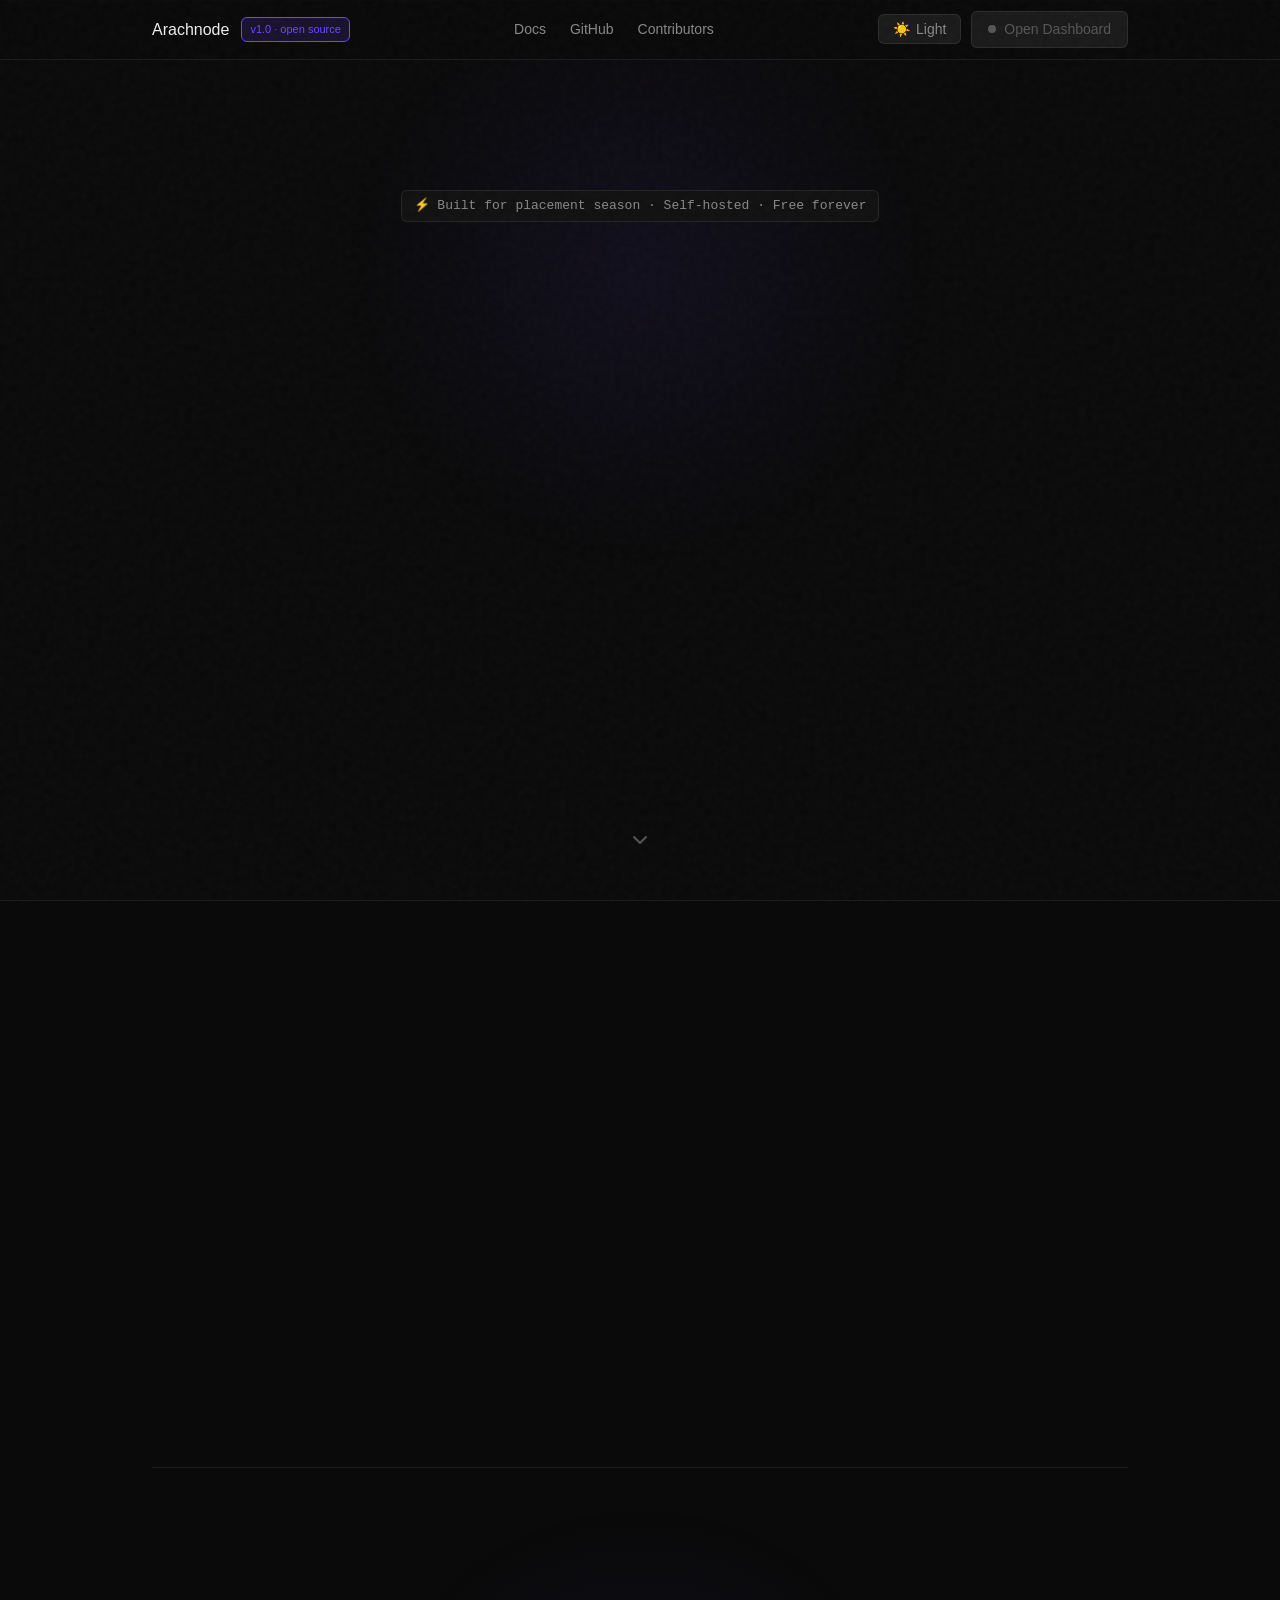
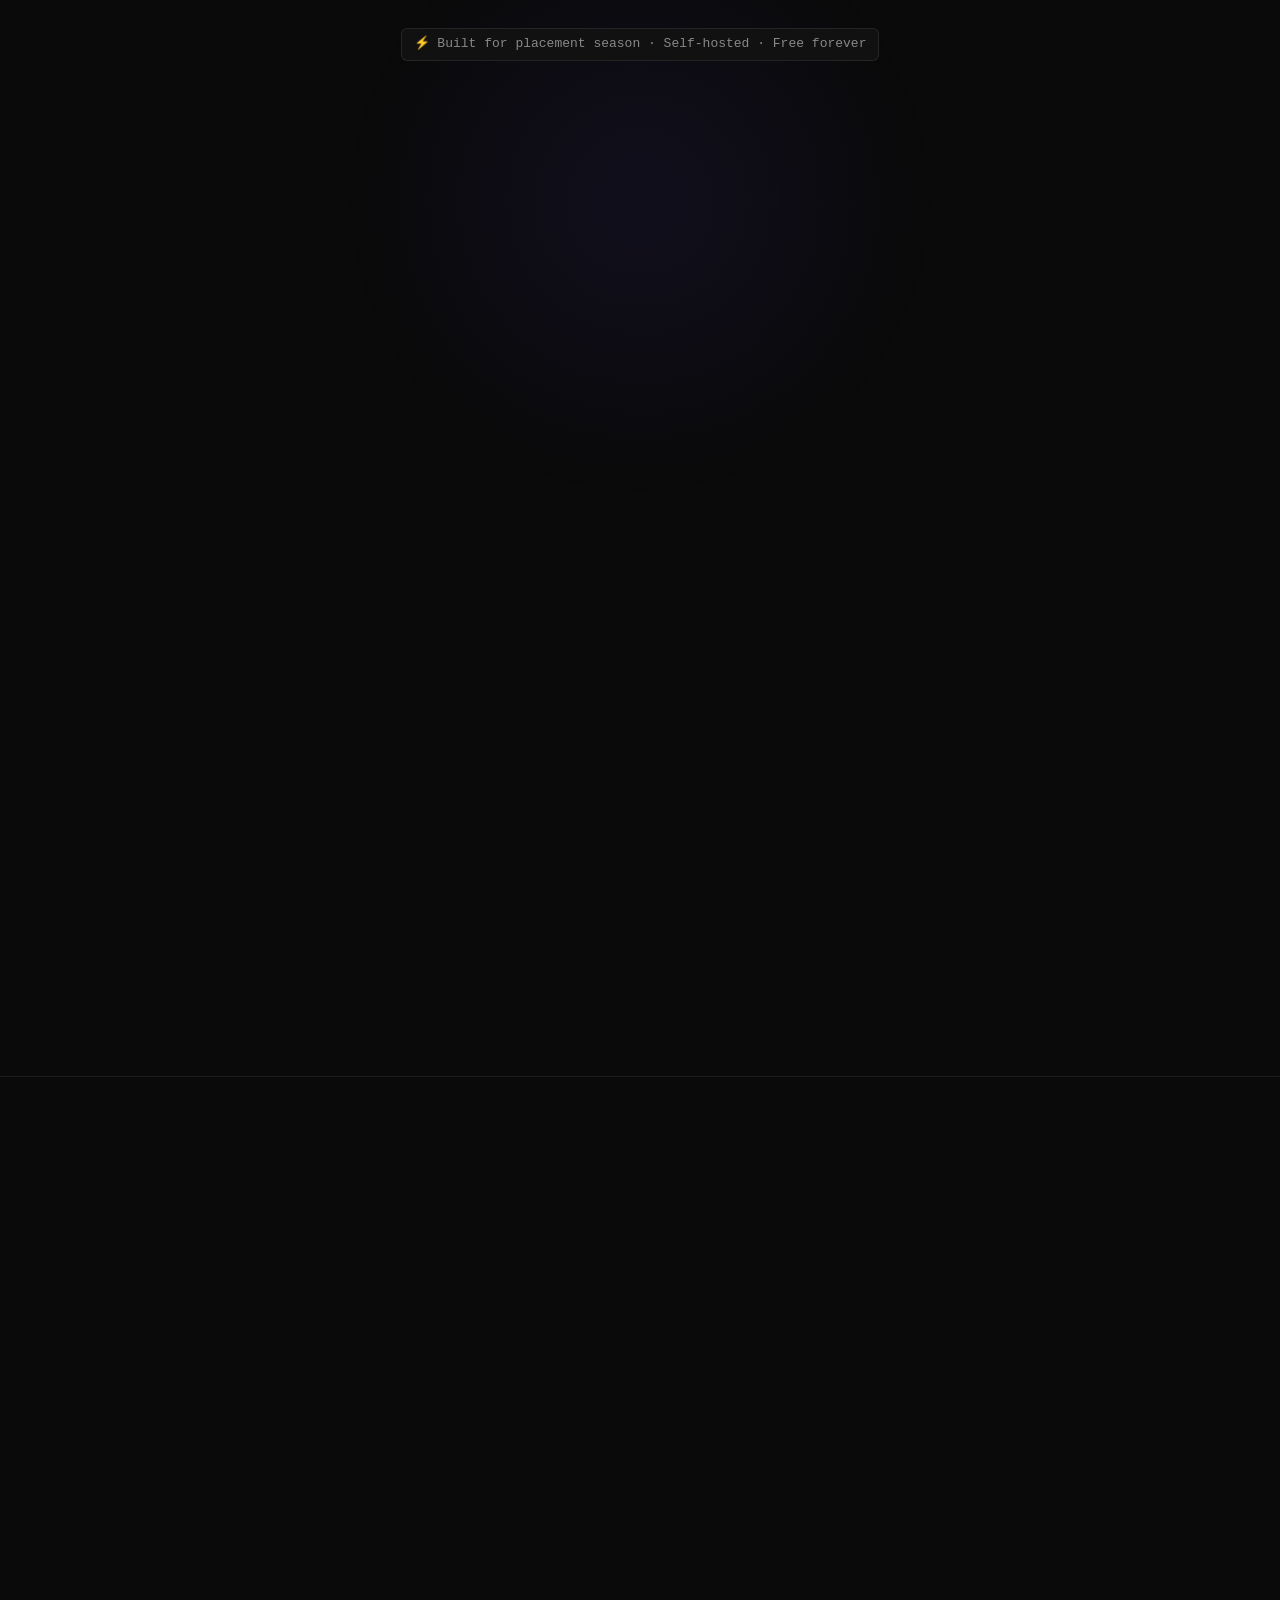
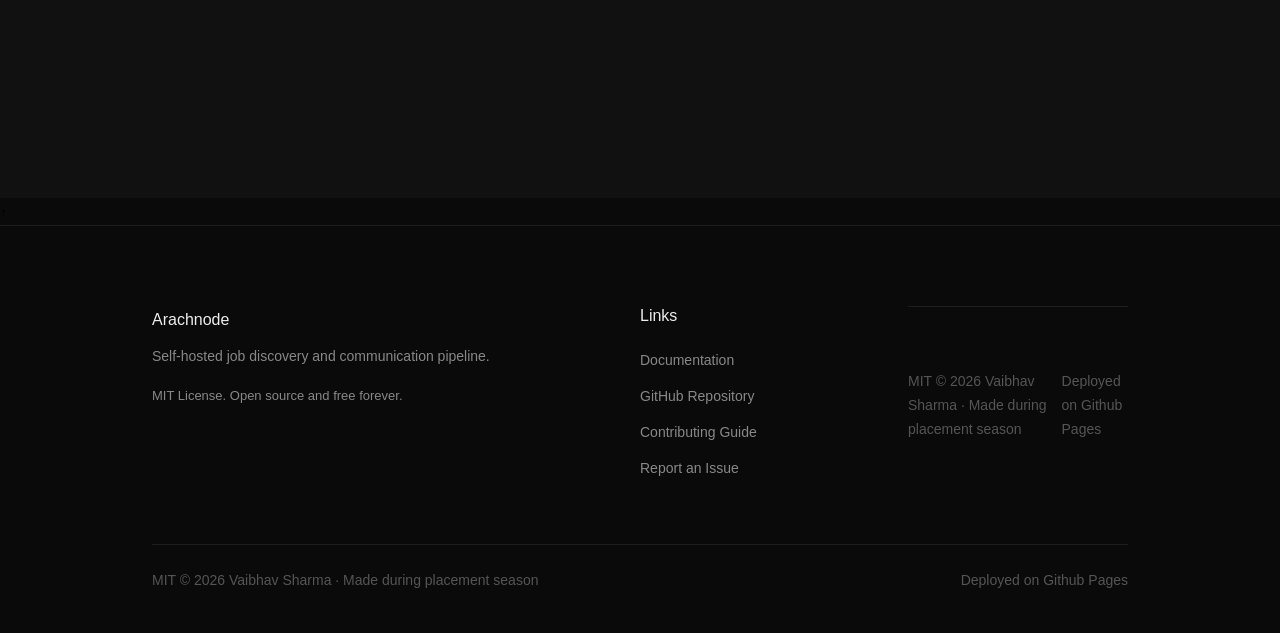
==== commit 08414a22: "Merge branch 'main' into fix/architecture-table-ports" ====
--- a/index.html
+++ b/index.html
@@ -843,14 +843,19 @@
             send, nothing goes out automatically.</p>
         </div>
       </div>
+    </nav>
+
+    <!-- DASHBOARD STATUS BAR -->
+    <div id="status-bar" class="animate-on-scroll">
+      &#10003; Services detected — your JobHunter dashboard is running
+      <a href="#" id="status-bar-link">Open Dashboard &rarr;</a>
     </div>
-  </section>
-
-  <!-- FEATURES -->
-  <section id="features">
-    <div class="container">
-      <div class="section-header animate-on-scroll">
-        <h2>Everything you need. Nothing you don't.</h2>
+
+    <!-- HERO -->
+    <section class="hero" id="hero">
+      <div class="hero-glow"></div>
+      <div class="pill">
+        ⚡ Built for placement season &middot; Self-hosted &middot; Free forever
       </div>
       <div class="features-split">
         <div class="features-col animate-on-scroll" style="transition-delay: 0ms">
@@ -938,14 +943,12 @@
               <div class="terminal-line terminal-comment"># Required: JOBSEEKER_ROLE, JOBSEEKER_STACK,
                 GMAIL_APP_PASSWORD</div>
             </div>
-            <button class="copy-btn" data-text="cp .env.example .env">Copy</button>
           </div>
           <div class="terminal-step">
             <div class="terminal-step-label">Step 3 — Run</div>
             <div class="terminal-grid" id="code-step-3">
               <div class="terminal-line">docker-compose up -d</div>
             </div>
-            <button class="copy-btn" data-text="docker-compose up -d">Copy</button>
           </div>
           <div class="terminal-step">
             <div class="terminal-step-label">Step 4 — Open</div>
@@ -965,6 +968,18 @@
         <p class="installation-note">Ollama is optional. Without it, email templates still work — just without AI
           personalization.</p>
       </div>
+    </section>
+
+    <!-- CONTRIBUTOR -->
+    <section id="contributor" class="contribute-section">
+      <div class="container">
+        <div class="section-header animate-on-scroll">
+          <h2>Built in the open. Made better together.</h2>
+          <p>
+            JobHunter is open source and actively looking for contributors. All
+            skill levels welcome.
+          </p>
+        </div>
 
       <div class="tab-content" id="tab-manual">
         <div class="terminal">
@@ -983,8 +998,6 @@
             <button class="copy-btn"
               data-text="python -m venv venv\nsource venv/bin/activate\npip install -r requirements.txt\nplaywright install chromium\nscrapy crawl remotive\nuvicorn aggregator.main:app --port 8000">Copy</button>
           </div>
-        </div>
-      </div>
 
       <div class="tab-content" id="tab-config">
         <div class="terminal" style="padding: 0;">
@@ -1030,16 +1043,17 @@
             <div class="arrow"></div>
             <div class="node db">PostgreSQL</div>
           </div>
-          <div style="height: 40px;"></div>
-          <div class="diagram-flow" style="justify-content: center; gap: 40px;">
-            <div class="node">Contact Discovery</div>
-            <div class="arrow" style="flex-grow:0; width: 40px"></div>
-            <div class="node">Email Generator</div>
-          </div>
-          <div style="height: 40px;"></div>
-          <div class="diagram-flow" style="justify-content: center; gap: 40px;">
-            <div class="node" style="border-style: dashed;">Scheduler</div>
-            <div class="node" style="border-style: dashed;">Gateway</div>
+          <div class="min-step">
+            <span class="min-step-num">2</span
+            ><span class="min-step-text">Read CONTRIBUTING.md</span>
+          </div>
+          <div class="min-step">
+            <span class="min-step-num">3</span
+            ><span class="min-step-text">Pick an issue or open one</span>
+          </div>
+          <div class="min-step">
+            <span class="min-step-num">4</span
+            ><span class="min-step-text">Submit a PR</span>
           </div>
         </div>
       </div>
@@ -1049,27 +1063,13 @@
             <tr><th>Service</th><th>Language</th><th>Port</th><th>Key dependency</th><th>Status</th></tr>
           </thead>
           <tbody>
-            <tr>
-              <td>Crawler</td><td>Python</td><td>-</td><td>Scrapy</td><td><span class="pill green" style="padding: 2px 8px;">stable</span></td>
-            </tr>
-            <tr>
-              <td>Platform Scraper</td><td>Python</td><td>8002</td><td>Playwright</td><td><span class="pill green" style="padding: 2px 8px;">stable</span></td>
-            </tr>
-            <tr>
-              <td>Aggregator</td><td>Python</td><td>8000</td><td>FastAPI</td><td><span class="pill green" style="padding: 2px 8px;">stable</span></td>
-            </tr>
-            <tr>
-              <td>Contact Discovery</td><td>Python</td><td>8003</td><td>GitHub API</td><td><span class="pill green" style="padding: 2px 8px;">stable</span></td>
-            </tr>
-            <tr>
-              <td>Email Generator</td><td>Python</td><td>8004</td><td>Ollama</td><td><span class="pill green" style="padding: 2px 8px;">stable</span></td>
-            </tr>
-            <tr>
-              <td>Scheduler</td><td>Python</td><td>-</td><td>Celery/Cron</td><td><span class="pill green" style="padding: 2px 8px;">stable</span></td>
-            </tr>
-            <tr>
-              <td>Gateway</td><td>JavaScript</td><td>8080</td><td>Express</td><td><span class="pill green" style="padding: 2px 8px;">stable</span></td>
-            </tr>
+            <tr><td>Crawler</td><td>Python</td><td>-</td><td>Scrapy</td><td><span class="pill green" style="padding: 2px 8px;">stable</span></td></tr>
+            <tr><td>Platform Scraper</td><td>Python</td><td>8002</td><td>Playwright</td><td><span class="pill green" style="padding: 2px 8px;">stable</span></td></tr>
+            <tr><td>Aggregator</td><td>Python</td><td>8000</td><td>FastAPI</td><td><span class="pill green" style="padding: 2px 8px;">stable</span></td></tr>
+            <tr><td>Contact Discovery</td><td>Python</td><td>8003</td><td>GitHub API</td><td><span class="pill green" style="padding: 2px 8px;">stable</span></td></tr>
+            <tr><td>Email Generator</td><td>Python</td><td>8004</td><td>Ollama</td><td><span class="pill green" style="padding: 2px 8px;">stable</span></td></tr>
+            <tr><td>Scheduler</td><td>Python</td><td>-</td><td>Celery/Cron</td><td><span class="pill green" style="padding: 2px 8px;">stable</span></td></tr>
+            <tr><td>Gateway</td><td>JavaScript</td><td>8080</td><td>Express</td><td><span class="pill green" style="padding: 2px 8px;">stable</span></td></tr>
           </tbody>
         </table>
       </div>
@@ -1160,16 +1160,11 @@
             <a href="https://github.com/sharmavaibhav31/arachnode/issues" target="_blank">Report an Issue</a>
           </div>
         </div>
-        <div class="footer-col">
-          <h4>Built with</h4>
-          <div class="footer-links">
-            <a href="https://scrapy.org" target="_blank">Scrapy</a>
-            <a href="https://fastapi.tiangolo.com" target="_blank">FastAPI</a>
-            <a href="https://redis.io" target="_blank">Redis</a>
-            <a href="https://postgresql.org" target="_blank">PostgreSQL</a>
-            <a href="https://ollama.com" target="_blank">Ollama</a>
-            <a href="https://docker.com" target="_blank">Docker</a>
-          </div>
+        <div class="footer-bottom">
+          <div>
+            MIT &copy; 2026 Vaibhav Sharma &middot; Made during placement season
+          </div>
+          <div>Deployed on Github Pages</div>
         </div>
       </div>
       <div class="footer-bottom">
@@ -1348,7 +1343,6 @@
           btn.classList.add('active');
           document.getElementById(btn.dataset.target).classList.add('active');
         });
-      });
 
       /* === COPY TO CLIPBOARD === */
       document.querySelectorAll('.copy-btn').forEach(btn => {
@@ -1360,7 +1354,6 @@
             setTimeout(() => { btn.textContent = orig; }, 2000);
           });
         });
-      });
 
       /* === MOBILE MENU === */
       const mobileToggle = document.getElementById('mobile-toggle');
@@ -1407,4 +1400,4 @@
     });
   </script>
 </body>
-</html>+</html>
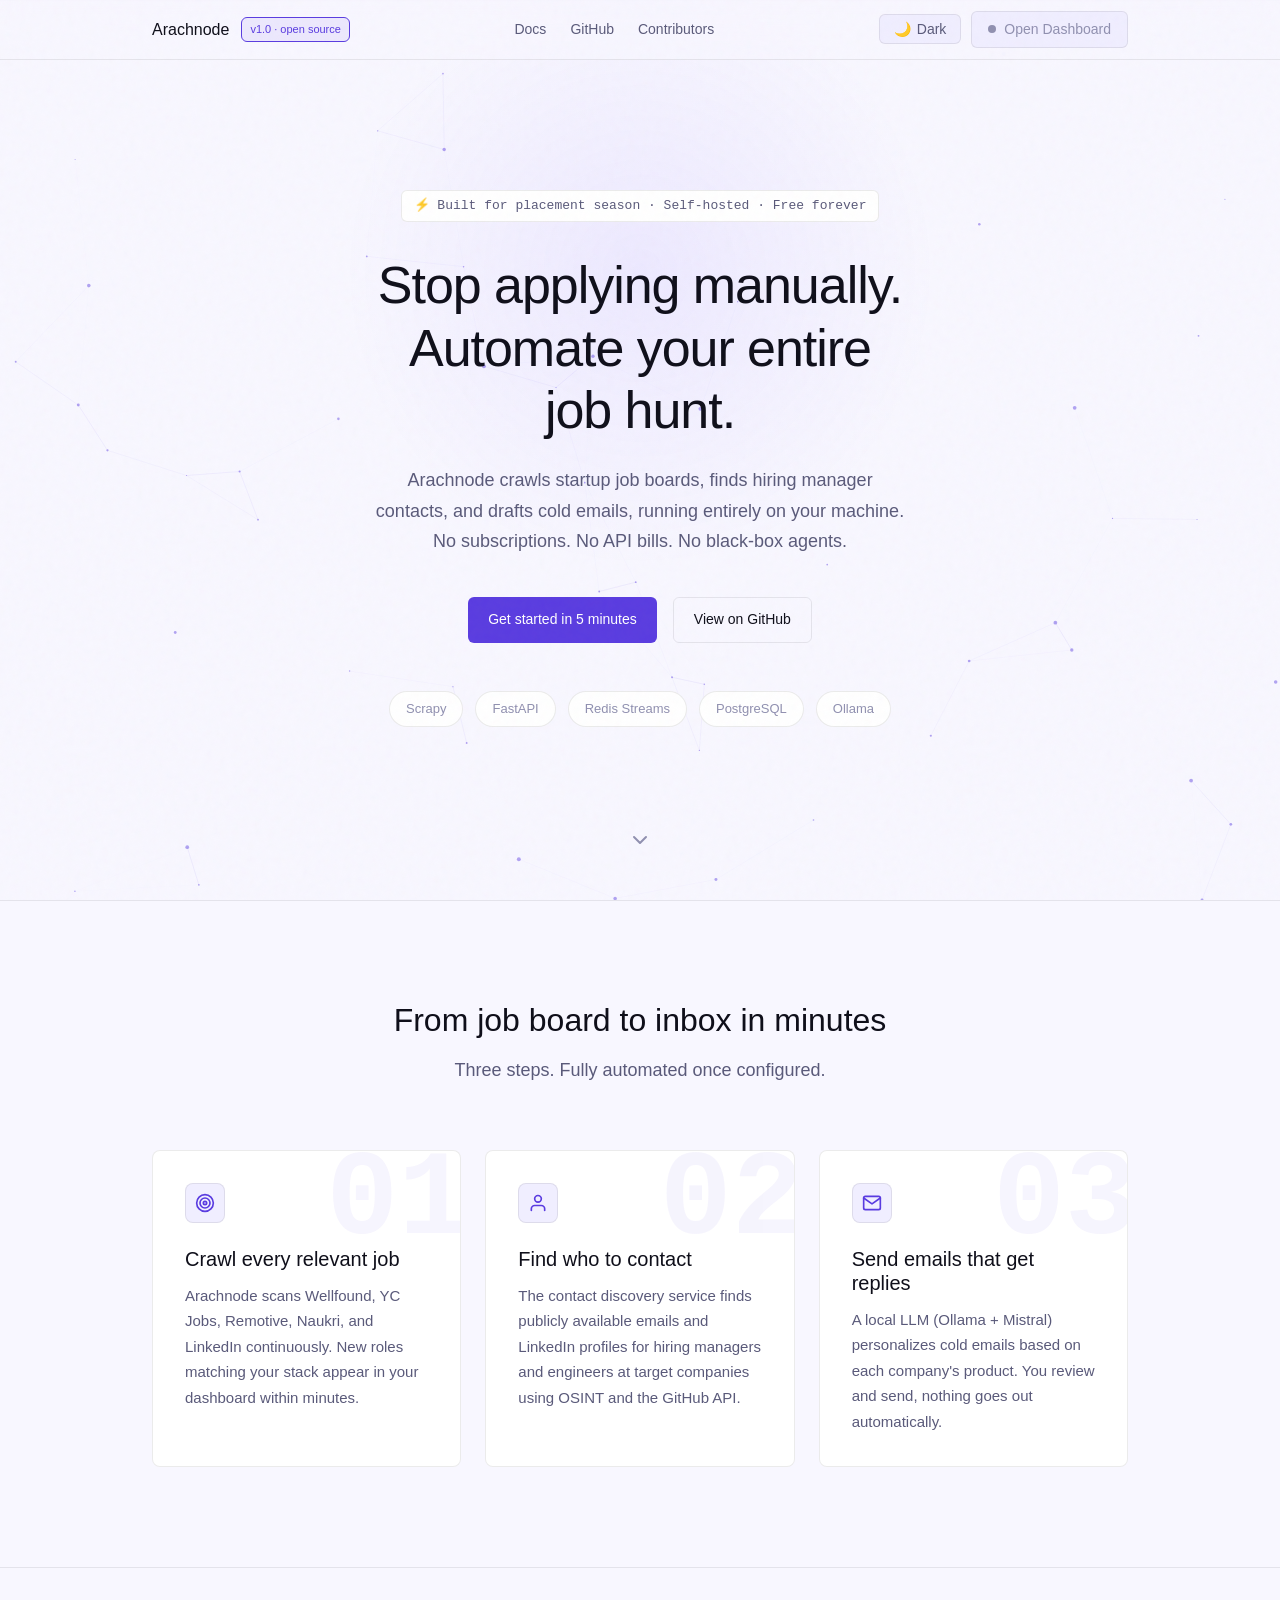
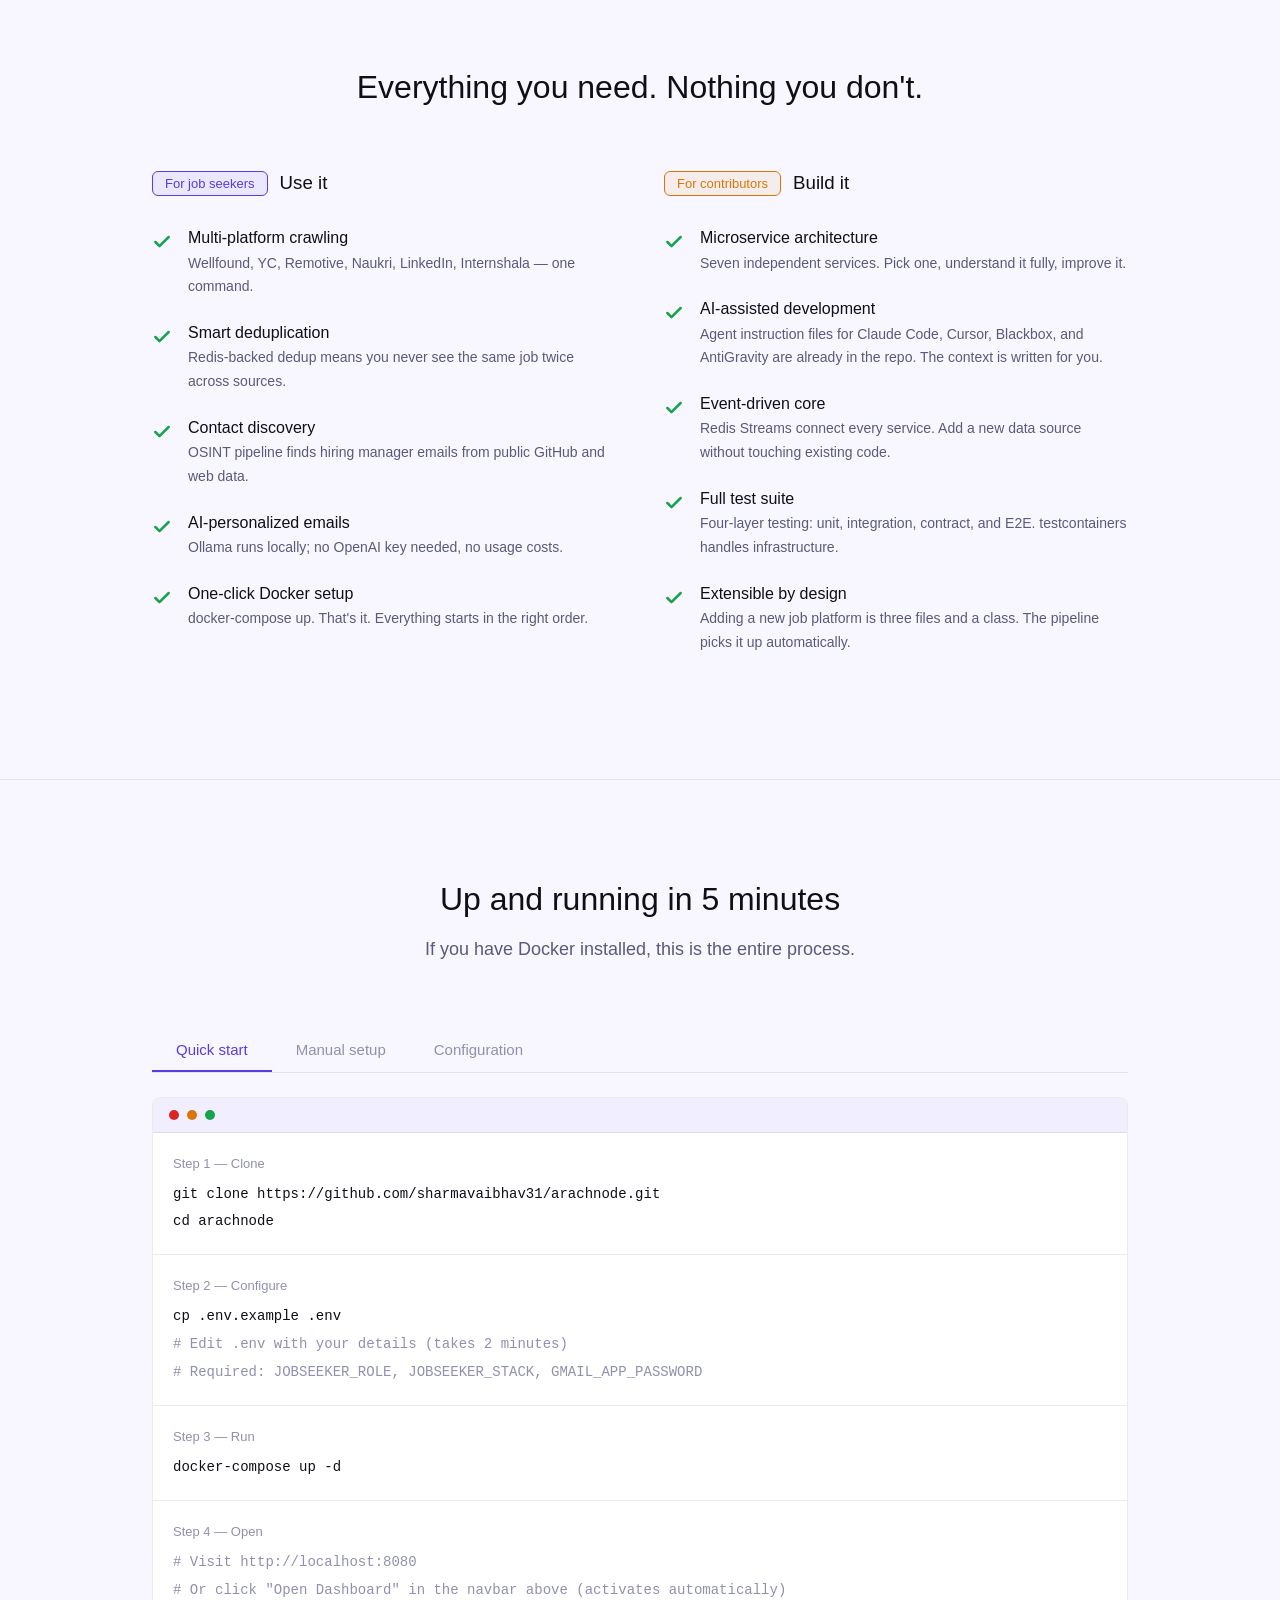
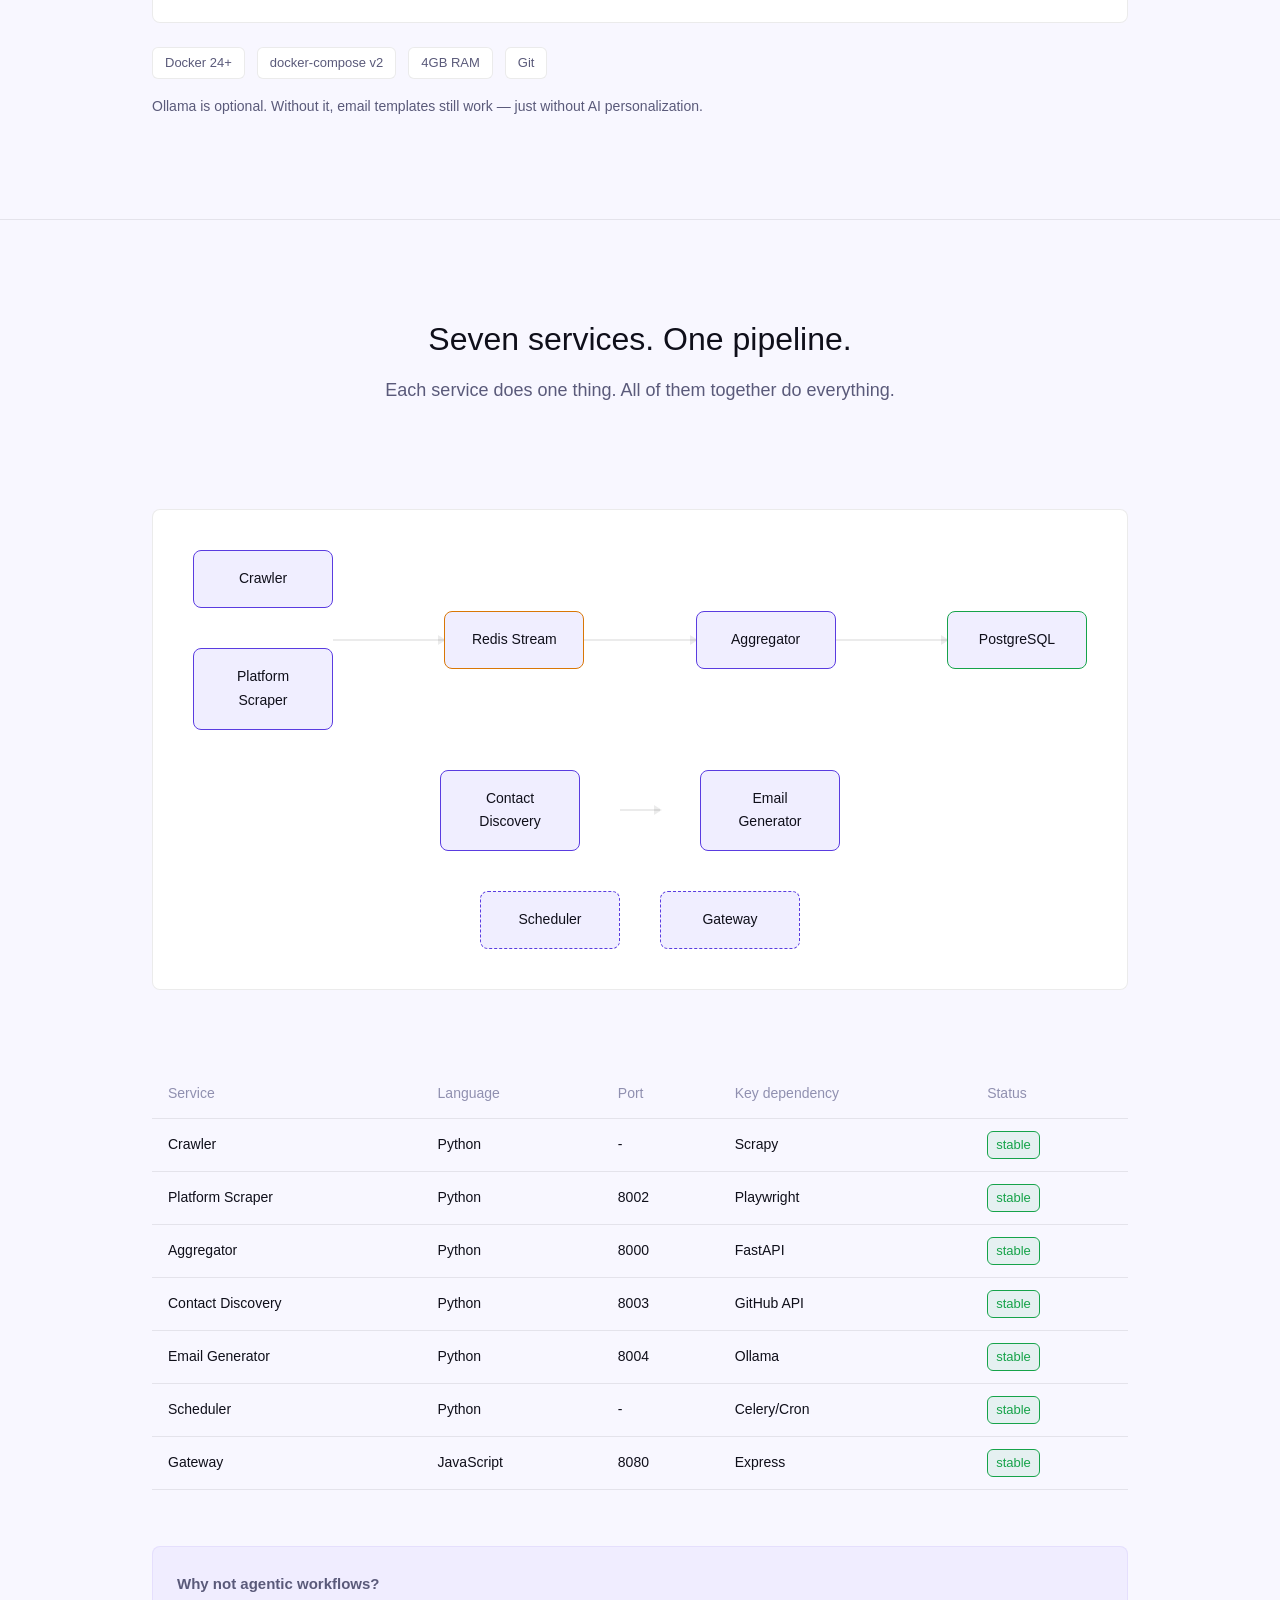
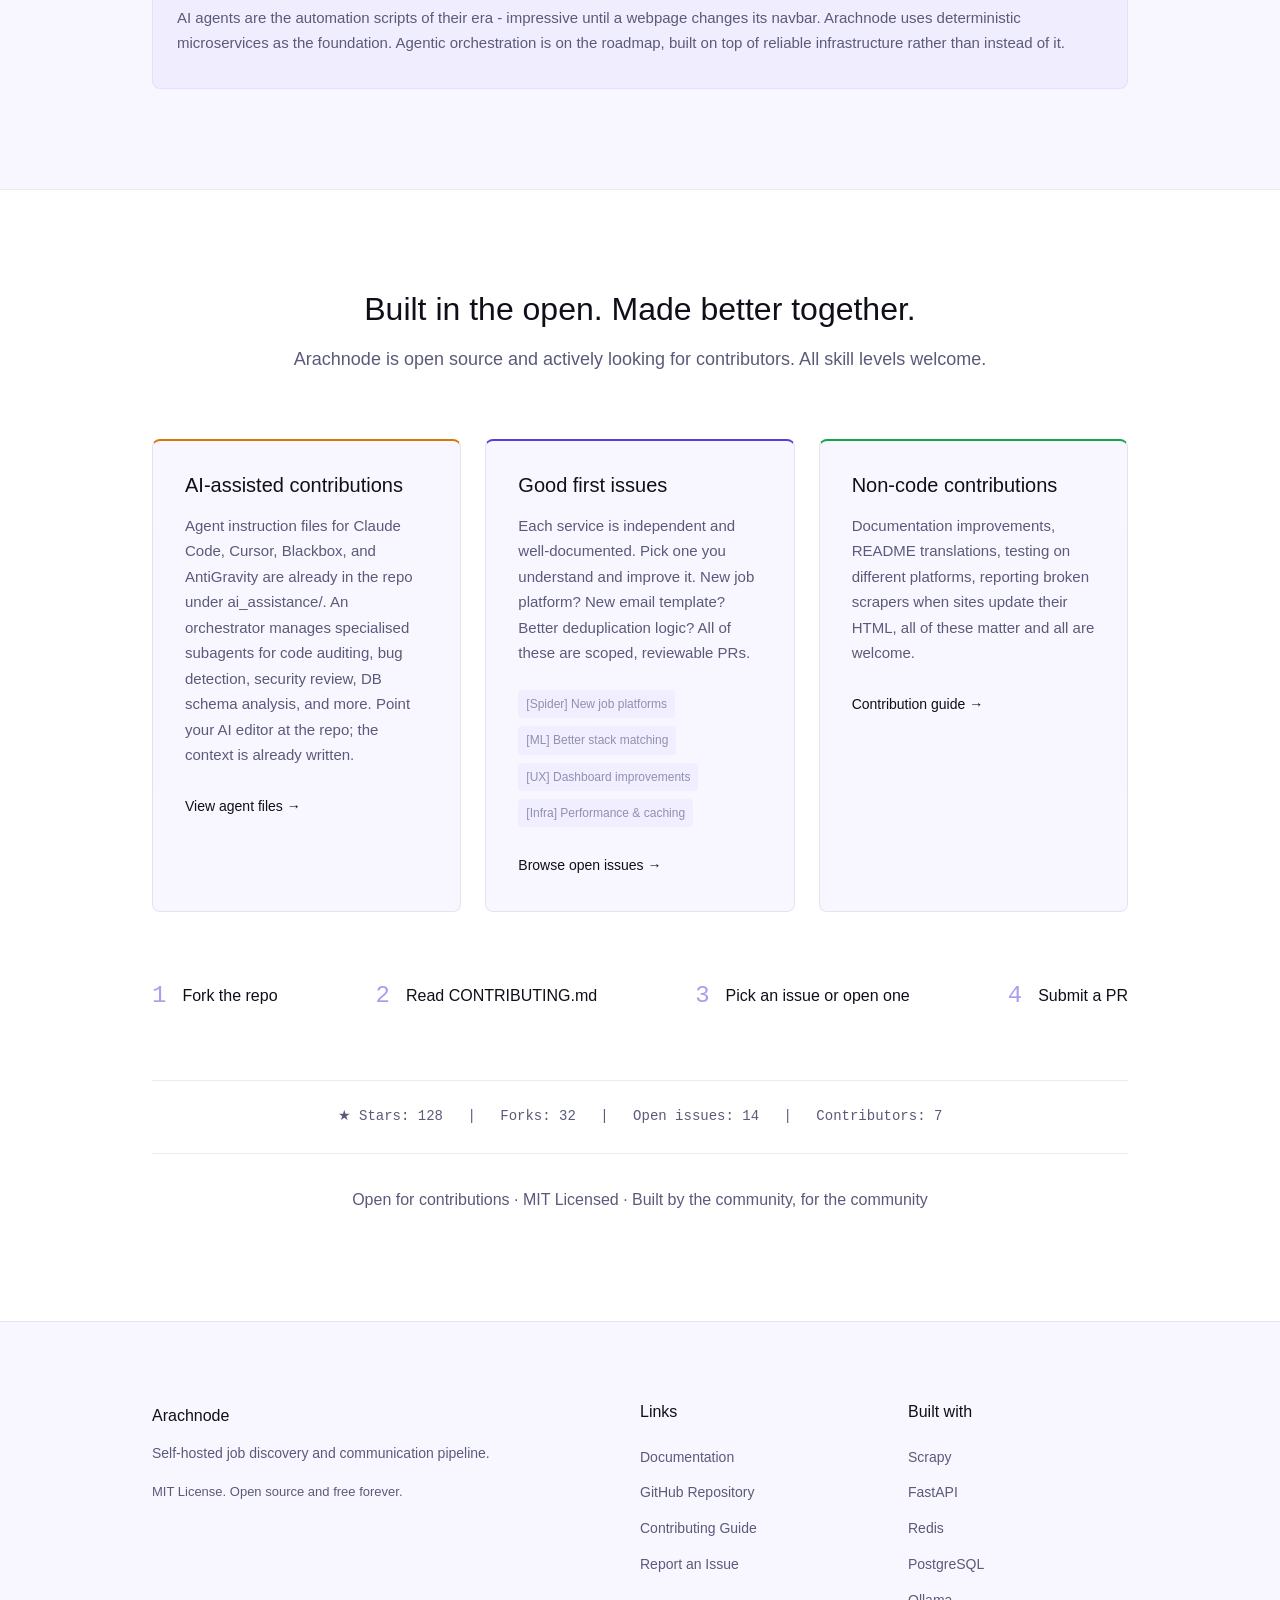
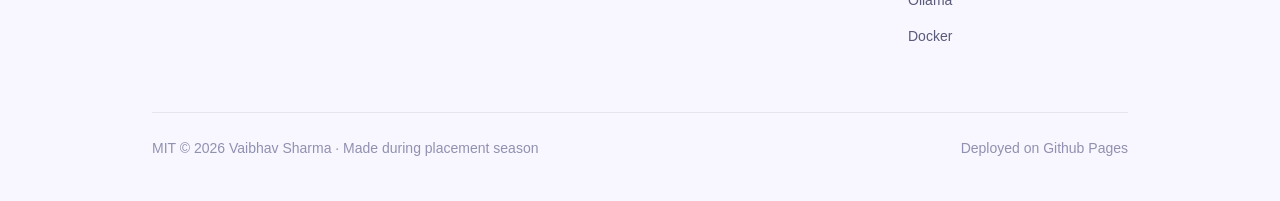
==== commit 3ac956ef: "Fix: updated outdated 'jobhunter' references in documentation" ====
--- a/index.html
+++ b/index.html
@@ -1,5 +1,5 @@
-<!-- 
-  JobHunter Landing Page
+  <!-- 
+  Arachnode Landing Page
   Deploy: GitHub Pages, Vercel, Netlify (static, no build step)
   Dashboard detection: polls localhost:8080/api/health every 10s
   To update GitHub link: search GITHUB_URL constant
@@ -11,8 +11,7 @@
   <meta charset="UTF-8">
   <meta name="viewport" content="width=device-width, initial-scale=1.0">
   <title>Arachnode - Automated Job Hunt</title>
-  <meta name="description"
-    content="Arachnode - a self-hosted, microservice-based job discovery and application tracking system for engineering placements.">
+  <meta name="description" content="Arachnode - a self-hosted, microservice-based job discovery and application tracking system for engineering placements.">
   <style>
     /* === CORE VARIABLES & PREREQUISITES === */
     :root,
@@ -78,14 +77,11 @@
       overflow-x: hidden;
       -webkit-font-smoothing: antialiased;
     }
-
+    
     body::before {
       content: "";
       position: fixed;
-      top: 0;
-      left: 0;
-      width: 100vw;
-      height: 100vh;
+      top: 0; left: 0; width: 100vw; height: 100vh;
       pointer-events: none;
       z-index: 9999;
       opacity: 0.03;
@@ -137,72 +133,10 @@
     }
 
     .pill {
-      display: inline-flex;
-      align-items: center;
-      justify-content: center;
-      padding: 4px 12px;
-      border-radius: 6px;
-      font-size: 13px;
-      background: var(--surface);
-      border: 1px solid var(--border);
+      display: inline-flex; align-items: center; justify-content: center;
+      padding: 4px 12px; border-radius: 6px; font-size: 13px;
+      background: var(--surface); border: 1px solid var(--border);
       color: var(--text-secondary);
-    }
-    .pill.purple {
-      background: var(--accent-purple-dim);
-      border-color: var(--accent-purple);
-      color: var(--accent-purple);
-    }
-
-    .pill.amber {
-      background: var(--amber-dim);
-      border-color: var(--amber);
-      color: var(--amber);
-    }
-
-    .pill.green {
-      background: var(--green-dim);
-      border-color: var(--green);
-      color: var(--green);
-    }
-
-    .btn {
-      display: inline-flex;
-      align-items: center;
-      justify-content: center;
-      padding: 10px 20px;
-      border-radius: 6px;
-      font-size: 14px;
-      font-weight: 500;
-      transition: all 150ms ease;
-      text-decoration: none;
-    }
-
-    .btn-primary {
-      background: var(--accent-purple);
-      color: #fff;
-    }
-
-    .btn-primary:hover {
-      background: #5a3ce0;
-      transform: translateY(-1px);
-    }
-
-    .btn-outline {
-      background: transparent;
-      border: 1px solid var(--border);
-      color: var(--text-primary);
-    }
-
-    .btn-outline:hover {
-      background: var(--surface-elevated);
-    }
-
-    code {
-      font-family: var(--font-code);
-      background: var(--surface-elevated);
-      padding: 2px 6px;
-      border-radius: 4px;
-      font-size: 0.9em;
     }
     .pill.purple { background: var(--accent-purple-dim); border-color: var(--accent-purple); color: var(--accent-purple); }
     .pill.amber  { background: var(--amber-dim); border-color: var(--amber); color: var(--amber); }
@@ -225,23 +159,10 @@
     }
 
     /* Scrollbar */
-    ::-webkit-scrollbar {
-      width: 8px;
-      height: 8px;
-    }
-
-    ::-webkit-scrollbar-track {
-      background: var(--bg);
-    }
-
-    ::-webkit-scrollbar-thumb {
-      background: var(--surface-elevated);
-      border-radius: 4px;
-    }
-
-    ::-webkit-scrollbar-thumb:hover {
-      background: var(--text-muted);
-    }
+    ::-webkit-scrollbar { width: 8px; height: 8px; }
+    ::-webkit-scrollbar-track { background: var(--bg); }
+    ::-webkit-scrollbar-thumb { background: var(--surface-elevated); border-radius: 4px; }
+    ::-webkit-scrollbar-thumb:hover { background: var(--text-muted); }
 
     /* Animations */
     @media (prefers-reduced-motion: no-preference) {
@@ -250,11 +171,7 @@
         transform: translateY(20px);
         transition: opacity 400ms ease, transform 400ms ease;
       }
-
-      .animate-on-scroll.visible {
-        opacity: 1;
-        transform: translateY(0);
-      }
+      .animate-on-scroll.visible { opacity: 1; transform: translateY(0); }
     }
 
     /* === NAVBAR === */
@@ -263,25 +180,7 @@
       backdrop-filter: blur(12px);
       background: var(--nav-bg);
       border-bottom: 1px solid var(--border);
-      z-index: 1000;
-      height: 60px;
-      display: flex;
-      align-items: center;
-    }
-
-    .nav-inner {
-      display: flex;
-      justify-content: space-between;
-      align-items: center;
-      width: 100%;
-    }
-
-    .brand {
-      display: flex;
-      align-items: center;
-      gap: 12px;
-      font-weight: 500;
-      color: #fff;
+      z-index: 1000; height: 60px; display: flex; align-items: center;
     }
     .nav-inner { display: flex; justify-content: space-between; align-items: center; width: 100%; }
     .brand { display: flex; align-items: center; gap: 12px; font-weight: 500; color: var(--text-primary); }
@@ -289,72 +188,26 @@
     .nav-ctas { display: flex; align-items: center; gap: 10px; }
     
     #dashboard-btn {
-      padding: 6px 16px;
-      border-radius: 6px;
-      font-size: 14px;
-      background: var(--surface-elevated);
-      color: var(--text-muted);
-      border: 1px solid var(--border);
-      display: flex;
-      align-items: center;
-      gap: 8px;
-      cursor: not-allowed;
-      position: relative;
-    }
-
-    #dashboard-btn.active {
-      background: var(--accent-purple);
-      color: #fff;
-      border-color: var(--accent-purple);
-      cursor: pointer;
-    }
-
-    #dashboard-btn.active:hover {
-      background: #5a3ce0;
-    }
-
-    .status-dot {
-      width: 8px;
-      height: 8px;
-      border-radius: 50%;
-      background: var(--text-muted);
-    }
-
-    #dashboard-btn.active .status-dot {
-      background: var(--green);
-      margin-right: 4px;
-      box-shadow: 0 0 0 rgba(34, 197, 94, 0.4);
-      animation: pulse 2s infinite;
-    }
-
+      padding: 6px 16px; border-radius: 6px; font-size: 14px;
+      background: var(--surface-elevated); color: var(--text-muted);
+      border: 1px solid var(--border); display: flex; align-items: center; gap: 8px;
+      cursor: not-allowed; position: relative;
+    }
+    #dashboard-btn.active { background: var(--accent-purple); color: #fff; border-color: var(--accent-purple); cursor: pointer; }
+    #dashboard-btn.active:hover { background: #5a3ce0; }
+    .status-dot { width: 8px; height: 8px; border-radius: 50%; background: var(--text-muted); }
+    #dashboard-btn.active .status-dot { background: var(--green); margin-right: 4px; box-shadow: 0 0 0 rgba(34, 197, 94, 0.4); animation: pulse 2s infinite; }
+    
     #dashboard-btn[disabled]:hover::after {
       content: "Start your services first: docker-compose up -d";
-      position: absolute;
-      top: calc(100% + 8px);
-      right: 0;
-      width: 240px;
-      padding: 8px 12px;
-      background: var(--surface-elevated);
-      border: 1px solid var(--border);
-      border-radius: 6px;
-      font-size: 12px;
-      color: var(--text-primary);
+      position: absolute; top: calc(100% + 8px); right: 0; width: 240px;
+      padding: 8px 12px; background: var(--surface-elevated); border: 1px solid var(--border);
+      border-radius: 6px; font-size: 12px; color: var(--text-primary);
       z-index: 100;
     }
 
-    .mobile-menu-btn {
-      display: none;
-      background: none;
-      border: none;
-      color: var(--text-primary);
-      cursor: pointer;
-      padding: 4px;
-    }
-
-    .mobile-menu-btn svg {
-      width: 24px;
-      height: 24px;
-    }
+    .mobile-menu-btn { display: none; background: none; border: none; color: var(--text-primary); cursor: pointer; padding: 4px; }
+    .mobile-menu-btn svg { width: 24px; height: 24px; }
 
     @keyframes pulse {
       0%   { transform: scale(0.95); box-shadow: 0 0 0 0 rgba(34, 197, 94, 0.7); }
@@ -364,36 +217,18 @@
 
     /* === DASHBOARD STATUS BAR === */
     #status-bar {
-      display: none;
-      padding: 12px 16px;
-      margin: 80px auto 0 auto;
-      max-width: 600px;
-      background: var(--green-dim);
-      border: 1px solid var(--green);
-      border-radius: 8px;
-      font-size: 14px;
-      color: var(--green);
-      text-align: center;
-    }
-
-    #status-bar a {
-      text-decoration: underline;
-      margin-left: 8px;
-      font-weight: 500;
-    }
+      display: none; padding: 12px 16px; margin: 80px auto 0 auto; max-width: 600px;
+      background: var(--green-dim); border: 1px solid var(--green); border-radius: 8px;
+      font-size: 14px; color: var(--green); text-align: center;
+    }
+    #status-bar a { text-decoration: underline; margin-left: 8px; font-weight: 500; }
 
     /* === HERO === */
     .hero {
-      min-height: 100vh;
-      display: flex;
-      flex-direction: column;
-      justify-content: center;
-      align-items: center;
-      text-align: center;
-      padding: 120px 24px 80px;
-      position: relative;
-    }
-
+      min-height: 100vh; display: flex; flex-direction: column;
+      justify-content: center; align-items: center; text-align: center;
+      padding: 120px 24px 80px; position: relative;
+    }
     .hero-glow {
       position: absolute; top: 30%; left: 50%; transform: translate(-50%, -50%);
       width: 600px; height: 600px;
@@ -412,36 +247,8 @@
     }
 
     .scroll-indicator {
-      position: absolute;
-      bottom: 40px;
-      left: 50%;
-      transform: translateX(-50%);
-      animation: bounce 2s infinite;
-      color: var(--text-muted);
-    }
-
-    .scroll-indicator svg {
-      width: 24px;
-      height: 24px;
-    }
-
-    @keyframes bounce {
-
-      0%,
-      20%,
-      50%,
-      80%,
-      100% {
-        transform: translateY(0) translateX(-50%);
-      }
-
-      40% {
-        transform: translateY(-10px) translateX(-50%);
-      }
-
-      60% {
-        transform: translateY(-5px) translateX(-50%);
-      }
+      position: absolute; bottom: 40px; left: 50%; transform: translateX(-50%);
+      animation: bounce 2s infinite; color: var(--text-muted);
     }
     .scroll-indicator svg { width: 24px; height: 24px; }
     @keyframes bounce {
@@ -451,82 +258,22 @@
     }
 
     /* === SECTIONS GENERAL === */
-    section {
-      padding: 100px 0;
-      border-top: 1px solid var(--border);
-    }
-
-    .section-header {
-      text-align: center;
-      margin-bottom: 64px;
-    }
-
-    .section-header h2 {
-      font-size: 32px;
-      margin-bottom: 16px;
-    }
-
-    .section-header p {
-      color: var(--text-secondary);
-      font-size: 18px;
-    }
+    section { padding: 100px 0; border-top: 1px solid var(--border); }
+    .section-header { text-align: center; margin-bottom: 64px; }
+    .section-header h2 { font-size: 32px; margin-bottom: 16px; }
+    .section-header p { color: var(--text-secondary); font-size: 18px; }
 
     /* === HOW IT WORKS === */
-    .steps-grid {
-      display: grid;
-      grid-template-columns: repeat(auto-fit, minmax(280px, 1fr));
-      gap: 24px;
-    }
-
+    .steps-grid { display: grid; grid-template-columns: repeat(auto-fit, minmax(280px, 1fr)); gap: 24px; }
     .step-card {
       background: var(--surface); border: 1px solid var(--border); border-radius: 8px;
       padding: 32px; position: relative; overflow: hidden;
     }
-
+    .step-card:hover { border-color: rgba(255,255,255,0.2); background: var(--surface-elevated); }
     .step-number {
-      position: absolute;
-      top: -10px;
-      right: -10px;
-      font-family: var(--font-code);
-      font-size: 120px;
-      font-weight: 700;
-      color: var(--accent-purple);
-      opacity: 0.05;
-      line-height: 1;
-      pointer-events: none;
-    }
-
-    .step-icon {
-      width: 40px;
-      height: 40px;
-      border-radius: 8px;
-      background: var(--surface-elevated);
-      border: 1px solid var(--border);
-      display: flex;
-      align-items: center;
-      justify-content: center;
-      margin-bottom: 24px;
-      color: var(--accent-purple);
-    }
-
-    .step-icon svg {
-      width: 20px;
-      height: 20px;
-      stroke: currentColor;
-      fill: none;
-      stroke-width: 2;
-      stroke-linecap: round;
-      stroke-linejoin: round;
-    }
-
-    .step-card h3 {
-      font-size: 20px;
-      margin-bottom: 12px;
-    }
-
-    .step-card p {
-      color: var(--text-secondary);
-      font-size: 15px;
+      position: absolute; top: -10px; right: -10px; font-family: var(--font-code);
+      font-size: 120px; font-weight: 700; color: var(--accent-purple); opacity: 0.05;
+      line-height: 1; pointer-events: none;
     }
     .step-icon {
       width: 40px; height: 40px; border-radius: 8px; background: var(--surface-elevated);
@@ -538,45 +285,13 @@
     .step-card p { color: var(--text-secondary); font-size: 15px; }
 
     /* === FEATURES === */
-    .features-split {
-      display: grid;
-      grid-template-columns: 1fr 1fr;
-      gap: 48px;
-    }
-
-    .features-col h3 {
-      margin-bottom: 32px;
-      display: flex;
-      align-items: center;
-    }
-
-    .feature-row {
-      display: flex;
-      gap: 16px;
-      margin-bottom: 24px;
-    }
-
-    .feature-icon {
-      color: var(--green);
-      margin-top: 4px;
-      flex-shrink: 0;
-    }
-
-    .feature-icon svg {
-      width: 20px;
-      height: 20px;
-    }
-
-    .feature-content h4 {
-      font-size: 16px;
-      margin-bottom: 4px;
-      color: var(--text-primary);
-    }
-
-    .feature-content p {
-      font-size: 14px;
-      color: var(--text-secondary);
-    }
+    .features-split { display: grid; grid-template-columns: 1fr 1fr; gap: 48px; }
+    .features-col h3 { margin-bottom: 32px; display: flex; align-items: center; }
+    .feature-row { display: flex; gap: 16px; margin-bottom: 24px; }
+    .feature-icon { color: var(--green); margin-top: 4px; flex-shrink: 0; }
+    .feature-icon svg { width: 20px; height: 20px; }
+    .feature-content h4 { font-size: 16px; margin-bottom: 4px; color: var(--text-primary); }
+    .feature-content p { font-size: 14px; color: var(--text-secondary); }
 
     /* === INSTALLATION === */
     .tabs { margin-bottom: 24px; display: flex; border-bottom: 1px solid var(--border); overflow-x: auto; scrollbar-width: none; }
@@ -617,19 +332,10 @@
     .config-table td:first-child code { background: none; padding: 0; color: var(--accent-purple); }
 
     /* === ARCHITECTURE === */
-    .arch-diagram-wrapper {
-      width: 100%;
-      overflow-x: auto;
-      -webkit-overflow-scrolling: touch;
-    }
-
+    .arch-diagram-wrapper { width: 100%; overflow-x: auto; -webkit-overflow-scrolling: touch; }
     .arch-diagram {
-      min-width: 760px;
-      margin: 40px auto;
-      padding: 40px;
-      background: var(--surface);
-      border: 1px solid var(--border);
-      border-radius: 8px;
+      min-width: 760px; margin: 40px auto; padding: 40px; background: var(--surface);
+      border: 1px solid var(--border); border-radius: 8px;
     }
     .diagram-flow { display: flex; align-items: center; justify-content: space-between; position: relative; }
     .node {
@@ -648,11 +354,8 @@
     .services-table th { color: var(--text-muted); font-weight: 500; }
     .services-table td { color: var(--text-primary); }
 
-    .callout p {
-      color: var(--text-secondary);
-      font-size: 15px;
-      margin-bottom: 8px;
-    }
+    .callout { background: rgba(108,71,255,0.05); border: 1px solid var(--accent-purple-dim); padding: 24px; border-radius: 8px; margin-top: 24px; }
+    .callout p { color: var(--text-secondary); font-size: 15px; margin-bottom: 8px; }
 
     /* === CONTRIBUTOR === */
     .contribute-section { background: var(--surface); }
@@ -690,29 +393,13 @@
 
     /* === RESPONSIVE === */
     @media (max-width: 1024px) {
-      .features-split {
-        grid-template-columns: 1fr;
-        gap: 64px;
-      }
-    }
-
+      .features-split { grid-template-columns: 1fr; gap: 64px; }
+    }
     @media (max-width: 768px) {
-      .footer-cols {
-        grid-template-columns: 1fr;
-        text-align: center;
-      }
-
-      .steps-row {
-        flex-direction: column;
-        gap: 24px;
-      }
-
-      .stats-row span {
-        display: block;
-        margin: 8px 0;
-      }
-    }
-
+      .footer-cols { grid-template-columns: 1fr; text-align: center; }
+      .steps-row { flex-direction: column; gap: 24px; }
+      .stats-row span { display: block; margin: 8px 0; }
+    }
     @media (max-width: 640px) {
       .nav-links { display: none; }
       .nav-links.active { display: flex; flex-direction: column; position: absolute; top: 60px; left: 0; right: 0; background: var(--bg); padding: 24px; border-bottom: 1px solid var(--border); }
@@ -724,7 +411,6 @@
     }
   </style>
 </head>
-
 <body>
 
   <!-- PARTICLE CANVAS -->
@@ -751,12 +437,7 @@
           <div class="status-dot"></div> Open Dashboard
         </a>
         <button class="mobile-menu-btn" id="mobile-toggle" aria-label="Toggle menu">
-          <svg viewBox="0 0 24 24" fill="none" stroke="currentColor" stroke-width="2" stroke-linecap="round"
-            stroke-linejoin="round">
-            <line x1="3" y1="12" x2="21" y2="12"></line>
-            <line x1="3" y1="6" x2="21" y2="6"></line>
-            <line x1="3" y1="18" x2="21" y2="18"></line>
-          </svg>
+          <svg viewBox="0 0 24 24" fill="none" stroke="currentColor" stroke-width="2" stroke-linecap="round" stroke-linejoin="round"><line x1="3" y1="12" x2="21" y2="12"></line><line x1="3" y1="6" x2="21" y2="6"></line><line x1="3" y1="18" x2="21" y2="18"></line></svg>
         </button>
       </div>
     </div>
@@ -764,7 +445,7 @@
 
   <!-- DASHBOARD STATUS BAR -->
   <div id="status-bar" class="animate-on-scroll">
-    &#10003; Services detected — your JobHunter dashboard is running
+    &#10003; Services detected — your Arachnode dashboard is running
     <a href="#" id="status-bar-link">Open Dashboard &rarr;</a>
   </div>
 
@@ -774,13 +455,11 @@
     <div class="pill">⚡ Built for placement season &middot; Self-hosted &middot; Free forever</div>
     <h1 class="animate-on-scroll">Stop applying manually.<br>Automate your entire<br>job hunt.</h1>
     <p class="animate-on-scroll" style="transition-delay: 80ms">
-      Arachnode crawls startup job boards, finds hiring manager contacts, and drafts cold emails, running entirely on
-      your machine. No subscriptions. No API bills. No black-box agents.
+      Arachnode crawls startup job boards, finds hiring manager contacts, and drafts cold emails, running entirely on your machine. No subscriptions. No API bills. No black-box agents.
     </p>
     <div class="hero-ctas animate-on-scroll" style="transition-delay: 160ms">
       <a href="#installation" class="btn btn-primary">Get started in 5 minutes</a>
-      <a href="https://github.com/sharmavaibhav31/arachnode" target="_blank" class="btn btn-outline"
-        id="gh-link-hero">View on GitHub</a>
+      <a href="https://github.com/sharmavaibhav31/arachnode" target="_blank" class="btn btn-outline" id="gh-link-hero">View on GitHub</a>
     </div>
     <div class="tech-pills animate-on-scroll" style="transition-delay: 240ms">
       <div class="tech-pill">Scrapy</div>
@@ -790,10 +469,7 @@
       <div class="tech-pill">Ollama</div>
     </div>
     <div class="scroll-indicator">
-      <svg viewBox="0 0 24 24" fill="none" stroke="currentColor" stroke-width="2" stroke-linecap="round"
-        stroke-linejoin="round">
-        <polyline points="6 9 12 15 18 9"></polyline>
-      </svg>
+      <svg viewBox="0 0 24 24" fill="none" stroke="currentColor" stroke-width="2" stroke-linecap="round" stroke-linejoin="round"><polyline points="6 9 12 15 18 9"></polyline></svg>
     </div>
   </section>
 
@@ -808,54 +484,36 @@
         <div class="step-card animate-on-scroll" style="transition-delay: 0ms">
           <div class="step-number">01</div>
           <div class="step-icon">
-            <svg viewBox="0 0 24 24">
-              <circle cx="12" cy="12" r="10"></circle>
-              <circle cx="12" cy="12" r="6"></circle>
-              <circle cx="12" cy="12" r="2"></circle>
-            </svg>
+            <svg viewBox="0 0 24 24"><circle cx="12" cy="12" r="10"></circle><circle cx="12" cy="12" r="6"></circle><circle cx="12" cy="12" r="2"></circle></svg>
           </div>
           <h3>Crawl every relevant job</h3>
-          <p>Arachnode scans Wellfound, YC Jobs, Remotive, Naukri, and LinkedIn continuously. New roles matching your
-            stack appear in your dashboard within minutes.</p>
+          <p>Arachnode scans Wellfound, YC Jobs, Remotive, Naukri, and LinkedIn continuously. New roles matching your stack appear in your dashboard within minutes.</p>
         </div>
         <div class="step-card animate-on-scroll" style="transition-delay: 80ms">
           <div class="step-number">02</div>
           <div class="step-icon">
-            <svg viewBox="0 0 24 24">
-              <path d="M20 21v-2a4 4 0 0 0-4-4H8a4 4 0 0 0-4 4v2"></path>
-              <circle cx="12" cy="7" r="4"></circle>
-            </svg>
+            <svg viewBox="0 0 24 24"><path d="M20 21v-2a4 4 0 0 0-4-4H8a4 4 0 0 0-4 4v2"></path><circle cx="12" cy="7" r="4"></circle></svg>
           </div>
           <h3>Find who to contact</h3>
-          <p>The contact discovery service finds publicly available emails and LinkedIn profiles for hiring managers and
-            engineers at target companies using OSINT and the GitHub API.</p>
+          <p>The contact discovery service finds publicly available emails and LinkedIn profiles for hiring managers and engineers at target companies using OSINT and the GitHub API.</p>
         </div>
         <div class="step-card animate-on-scroll" style="transition-delay: 160ms">
           <div class="step-number">03</div>
           <div class="step-icon">
-            <svg viewBox="0 0 24 24">
-              <path d="M4 4h16c1.1 0 2 .9 2 2v12c0 1.1-.9 2-2 2H4c-1.1 0-2-.9-2-2V6c0-1.1.9-2 2-2z"></path>
-              <polyline points="22,6 12,13 2,6"></polyline>
-            </svg>
+            <svg viewBox="0 0 24 24"><path d="M4 4h16c1.1 0 2 .9 2 2v12c0 1.1-.9 2-2 2H4c-1.1 0-2-.9-2-2V6c0-1.1.9-2 2-2z"></path><polyline points="22,6 12,13 2,6"></polyline></svg>
           </div>
           <h3>Send emails that get replies</h3>
-          <p>A local LLM (Ollama + Mistral) personalizes cold emails based on each company's product. You review and
-            send, nothing goes out automatically.</p>
-        </div>
-      </div>
-    </nav>
-
-    <!-- DASHBOARD STATUS BAR -->
-    <div id="status-bar" class="animate-on-scroll">
-      &#10003; Services detected — your JobHunter dashboard is running
-      <a href="#" id="status-bar-link">Open Dashboard &rarr;</a>
+          <p>A local LLM (Ollama + Mistral) personalizes cold emails based on each company's product. You review and send, nothing goes out automatically.</p>
+        </div>
+      </div>
     </div>
-
-    <!-- HERO -->
-    <section class="hero" id="hero">
-      <div class="hero-glow"></div>
-      <div class="pill">
-        ⚡ Built for placement season &middot; Self-hosted &middot; Free forever
+  </section>
+
+  <!-- FEATURES -->
+  <section id="features">
+    <div class="container">
+      <div class="section-header animate-on-scroll">
+        <h2>Everything you need. Nothing you don't.</h2>
       </div>
       <div class="features-split">
         <div class="features-col animate-on-scroll" style="transition-delay: 0ms">
@@ -916,7 +574,7 @@
         <h2>Up and running in 5 minutes</h2>
         <p>If you have Docker installed, this is the entire process.</p>
       </div>
-
+      
       <div class="tabs">
         <button class="tab-btn active" data-target="tab-quick">Quick start</button>
         <button class="tab-btn" data-target="tab-manual">Manual setup</button>
@@ -930,32 +588,31 @@
             <div class="terminal-step-label">Step 1 — Clone</div>
             <div class="terminal-grid" id="code-step-1">
               <div class="terminal-line">git clone https://github.com/sharmavaibhav31/arachnode.git</div>
-              <div class="terminal-line">cd jobhunter</div>
+              <div class="terminal-line">cd arachnode</div>
             </div>
-            <button class="copy-btn"
-              data-text="git clone https://github.com/sharmavaibhav31/arachnode.git\ncd jobhunter">Copy</button>
+            <button class="copy-btn" data-text="git clone https://github.com/sharmavaibhav31/arachnode.git\ncd arachnode">Copy</button>
           </div>
           <div class="terminal-step">
             <div class="terminal-step-label">Step 2 — Configure</div>
             <div class="terminal-grid" id="code-step-2">
               <div class="terminal-line">cp .env.example .env</div>
               <div class="terminal-line terminal-comment"># Edit .env with your details (takes 2 minutes)</div>
-              <div class="terminal-line terminal-comment"># Required: JOBSEEKER_ROLE, JOBSEEKER_STACK,
-                GMAIL_APP_PASSWORD</div>
+              <div class="terminal-line terminal-comment"># Required: JOBSEEKER_ROLE, JOBSEEKER_STACK, GMAIL_APP_PASSWORD</div>
             </div>
+            <button class="copy-btn" data-text="cp .env.example .env">Copy</button>
           </div>
           <div class="terminal-step">
             <div class="terminal-step-label">Step 3 — Run</div>
             <div class="terminal-grid" id="code-step-3">
               <div class="terminal-line">docker-compose up -d</div>
             </div>
+            <button class="copy-btn" data-text="docker-compose up -d">Copy</button>
           </div>
           <div class="terminal-step">
             <div class="terminal-step-label">Step 4 — Open</div>
             <div class="terminal-grid" id="code-step-4">
               <div class="terminal-line terminal-comment"># Visit http://localhost:8080</div>
-              <div class="terminal-line terminal-comment"># Or click "Open Dashboard" in the navbar above (activates
-                automatically)</div>
+              <div class="terminal-line terminal-comment"># Or click "Open Dashboard" in the navbar above (activates automatically)</div>
             </div>
           </div>
         </div>
@@ -965,21 +622,8 @@
           <div class="pill">4GB RAM</div>
           <div class="pill">Git</div>
         </div>
-        <p class="installation-note">Ollama is optional. Without it, email templates still work — just without AI
-          personalization.</p>
-      </div>
-    </section>
-
-    <!-- CONTRIBUTOR -->
-    <section id="contributor" class="contribute-section">
-      <div class="container">
-        <div class="section-header animate-on-scroll">
-          <h2>Built in the open. Made better together.</h2>
-          <p>
-            JobHunter is open source and actively looking for contributors. All
-            skill levels welcome.
-          </p>
-        </div>
+        <p class="installation-note">Ollama is optional. Without it, email templates still work — just without AI personalization.</p>
+      </div>
 
       <div class="tab-content" id="tab-manual">
         <div class="terminal">
@@ -995,9 +639,10 @@
               <div class="terminal-line">scrapy crawl remotive</div>
               <div class="terminal-line">uvicorn aggregator.main:app --port 8000</div>
             </div>
-            <button class="copy-btn"
-              data-text="python -m venv venv\nsource venv/bin/activate\npip install -r requirements.txt\nplaywright install chromium\nscrapy crawl remotive\nuvicorn aggregator.main:app --port 8000">Copy</button>
-          </div>
+            <button class="copy-btn" data-text="python -m venv venv\nsource venv/bin/activate\npip install -r requirements.txt\nplaywright install chromium\nscrapy crawl remotive\nuvicorn aggregator.main:app --port 8000">Copy</button>
+          </div>
+        </div>
+      </div>
 
       <div class="tab-content" id="tab-config">
         <div class="terminal" style="padding: 0;">
@@ -1016,8 +661,7 @@
             </table>
           </div>
         </div>
-        <a href="https://github.com/sharmavaibhav31/arachnode#configuration" target="_blank" class="cta-link">Full
-          configuration reference &rarr;</a>
+        <a href="https://github.com/sharmavaibhav31/arachnode#configuration" target="_blank" class="cta-link">Full configuration reference &rarr;</a>
       </div>
     </div>
   </section>
@@ -1043,17 +687,16 @@
             <div class="arrow"></div>
             <div class="node db">PostgreSQL</div>
           </div>
-          <div class="min-step">
-            <span class="min-step-num">2</span
-            ><span class="min-step-text">Read CONTRIBUTING.md</span>
-          </div>
-          <div class="min-step">
-            <span class="min-step-num">3</span
-            ><span class="min-step-text">Pick an issue or open one</span>
-          </div>
-          <div class="min-step">
-            <span class="min-step-num">4</span
-            ><span class="min-step-text">Submit a PR</span>
+          <div style="height: 40px;"></div>
+          <div class="diagram-flow" style="justify-content: center; gap: 40px;">
+            <div class="node">Contact Discovery</div>
+            <div class="arrow" style="flex-grow:0; width: 40px"></div>
+            <div class="node">Email Generator</div>
+          </div>
+          <div style="height: 40px;"></div>
+          <div class="diagram-flow" style="justify-content: center; gap: 40px;">
+            <div class="node" style="border-style: dashed;">Scheduler</div>
+            <div class="node" style="border-style: dashed;">Gateway</div>
           </div>
         </div>
       </div>
@@ -1075,9 +718,7 @@
       </div>
       <div class="callout animate-on-scroll" style="transition-delay: 240ms">
         <p><strong>Why not agentic workflows?</strong></p>
-        <p>AI agents are the automation scripts of their era - impressive until a webpage changes its navbar. JobHunter
-          uses deterministic microservices as the foundation. Agentic orchestration is on the roadmap, built on top of
-          reliable infrastructure rather than instead of it.</p>
+        <p>AI agents are the automation scripts of their era - impressive until a webpage changes its navbar. Arachnode uses deterministic microservices as the foundation. Agentic orchestration is on the roadmap, built on top of reliable infrastructure rather than instead of it.</p>
       </div>
     </div>
   </section>
@@ -1087,59 +728,45 @@
     <div class="container">
       <div class="section-header animate-on-scroll">
         <h2>Built in the open. Made better together.</h2>
-        <p>JobHunter is open source and actively looking for contributors. All skill levels welcome.</p>
+        <p>Arachnode is open source and actively looking for contributors. All skill levels welcome.</p>
       </div>
       <div class="contrib-cards">
         <div class="contrib-card c-amber animate-on-scroll" style="transition-delay: 0ms">
           <h3>AI-assisted contributions</h3>
-          <p>Agent instruction files for Claude Code, Cursor, Blackbox, and AntiGravity are already in the repo under
-            ai_assistance/. An orchestrator manages specialised subagents for code auditing, bug detection, security
-            review, DB schema analysis, and more. Point your AI editor at the repo; the context is already written.</p>
+          <p>Agent instruction files for Claude Code, Cursor, Blackbox, and AntiGravity are already in the repo under ai_assistance/. An orchestrator manages specialised subagents for code auditing, bug detection, security review, DB schema analysis, and more. Point your AI editor at the repo; the context is already written.</p>
           <a href="#" class="cta-link">View agent files &rarr;</a>
         </div>
         <div class="contrib-card c-purple animate-on-scroll" style="transition-delay: 80ms">
           <h3>Good first issues</h3>
-          <p>Each service is independent and well-documented. Pick one you understand and improve it. New job platform?
-            New email template? Better deduplication logic? All of these are scoped, reviewable PRs.</p>
+          <p>Each service is independent and well-documented. Pick one you understand and improve it. New job platform? New email template? Better deduplication logic? All of these are scoped, reviewable PRs.</p>
           <div class="contrib-tags">
             <span>[Spider] New job platforms</span>
             <span>[ML] Better stack matching</span>
             <span>[UX] Dashboard improvements</span>
             <span>[Infra] Performance & caching</span>
           </div>
-          <a href="https://github.com/sharmavaibhav31/arachnode/issues" target="_blank" class="cta-link">Browse open
-            issues &rarr;</a>
+          <a href="https://github.com/sharmavaibhav31/arachnode/issues" target="_blank" class="cta-link">Browse open issues &rarr;</a>
         </div>
         <div class="contrib-card c-green animate-on-scroll" style="transition-delay: 160ms">
           <h3>Non-code contributions</h3>
-          <p>Documentation improvements, README translations, testing on different platforms, reporting broken scrapers
-            when sites update their HTML, all of these matter and all are welcome.</p>
-          <a href="https://github.com/sharmavaibhav31/arachnode/blob/main/CONTRIBUTING.md" target="_blank"
-            class="cta-link">Contribution guide &rarr;</a>
+          <p>Documentation improvements, README translations, testing on different platforms, reporting broken scrapers when sites update their HTML, all of these matter and all are welcome.</p>
+          <a href="https://github.com/sharmavaibhav31/arachnode/blob/main/CONTRIBUTING.md" target="_blank" class="cta-link">Contribution guide &rarr;</a>
         </div>
       </div>
       <div class="steps-row animate-on-scroll" style="transition-delay: 240ms">
         <div class="min-step"><span class="min-step-num">1</span><span class="min-step-text">Fork the repo</span></div>
-        <div class="min-step"><span class="min-step-num">2</span><span class="min-step-text">Read CONTRIBUTING.md</span>
-        </div>
-        <div class="min-step"><span class="min-step-num">3</span><span class="min-step-text">Pick an issue or open
-            one</span></div>
+        <div class="min-step"><span class="min-step-num">2</span><span class="min-step-text">Read CONTRIBUTING.md</span></div>
+        <div class="min-step"><span class="min-step-num">3</span><span class="min-step-text">Pick an issue or open one</span></div>
         <div class="min-step"><span class="min-step-num">4</span><span class="min-step-text">Submit a PR</span></div>
       </div>
       <div class="stats-row animate-on-scroll" style="transition-delay: 320ms">
-        <span>&#9733; Stars: 128</span> | <span>Forks: 32</span> | <span>Open issues: 14</span> | <span>Contributors:
-          7</span>
+        <span>&#9733; Stars: 128</span> | <span>Forks: 32</span> | <span>Open issues: 14</span> | <span>Contributors: 7</span>
       </div>
       <div class="text-center animate-on-scroll" style="transition-delay: 400ms; text-align: center;">
-        <p style="color: var(--text-secondary); margin-bottom: 8px;">Open for contributions &middot; MIT Licensed
-          &middot; Built by the community, for the community</p>
+        <p style="color: var(--text-secondary); margin-bottom: 8px;">Open for contributions &middot; MIT Licensed &middot; Built by the community, for the community</p>
       </div>
     </div>
   </section>
-  <!-- Back to Top Button -->
-  <button id="backToTop" title="Go to top">
-    <i class="fas fa-arrow-up"></i> ↑
-  </button>
 
   <!-- FOOTER -->
   <footer>
@@ -1155,16 +782,20 @@
           <div class="footer-links">
             <a href="#installation">Documentation</a>
             <a href="https://github.com/sharmavaibhav31/arachnode" target="_blank">GitHub Repository</a>
-            <a href="https://github.com/sharmavaibhav31/arachnode/blob/main/CONTRIBUTING.md"
-              target="_blank">Contributing Guide</a>
+            <a href="https://github.com/sharmavaibhav31/arachnode/blob/main/CONTRIBUTING.md" target="_blank">Contributing Guide</a>
             <a href="https://github.com/sharmavaibhav31/arachnode/issues" target="_blank">Report an Issue</a>
           </div>
         </div>
-        <div class="footer-bottom">
-          <div>
-            MIT &copy; 2026 Vaibhav Sharma &middot; Made during placement season
-          </div>
-          <div>Deployed on Github Pages</div>
+        <div class="footer-col">
+          <h4>Built with</h4>
+          <div class="footer-links">
+            <a href="https://scrapy.org" target="_blank">Scrapy</a>
+            <a href="https://fastapi.tiangolo.com" target="_blank">FastAPI</a>
+            <a href="https://redis.io" target="_blank">Redis</a>
+            <a href="https://postgresql.org" target="_blank">PostgreSQL</a>
+            <a href="https://ollama.com" target="_blank">Ollama</a>
+            <a href="https://docker.com" target="_blank">Docker</a>
+          </div>
         </div>
       </div>
       <div class="footer-bottom">
@@ -1343,6 +974,7 @@
           btn.classList.add('active');
           document.getElementById(btn.dataset.target).classList.add('active');
         });
+      });
 
       /* === COPY TO CLIPBOARD === */
       document.querySelectorAll('.copy-btn').forEach(btn => {
@@ -1354,6 +986,7 @@
             setTimeout(() => { btn.textContent = orig; }, 2000);
           });
         });
+      });
 
       /* === MOBILE MENU === */
       const mobileToggle = document.getElementById('mobile-toggle');
@@ -1379,25 +1012,6 @@
       }
 
     });
-    // Get the button
-    const backToTopBtn = document.getElementById("backToTop");
-
-    // When the user scrolls down 300px from the top, show the button
-    window.onscroll = function () {
-      if (document.body.scrollTop > 300 || document.documentElement.scrollTop > 300) {
-        backToTopBtn.style.display = "block";
-      } else {
-        backToTopBtn.style.display = "none";
-      }
-    };
-
-    // When the user clicks on the button, scroll to the top of the document
-    backToTopBtn.addEventListener("click", function () {
-      window.scrollTo({
-        top: 0,
-        behavior: "smooth" // Smooth scrolling animation
-      });
-    });
   </script>
 </body>
-</html>
+</html>
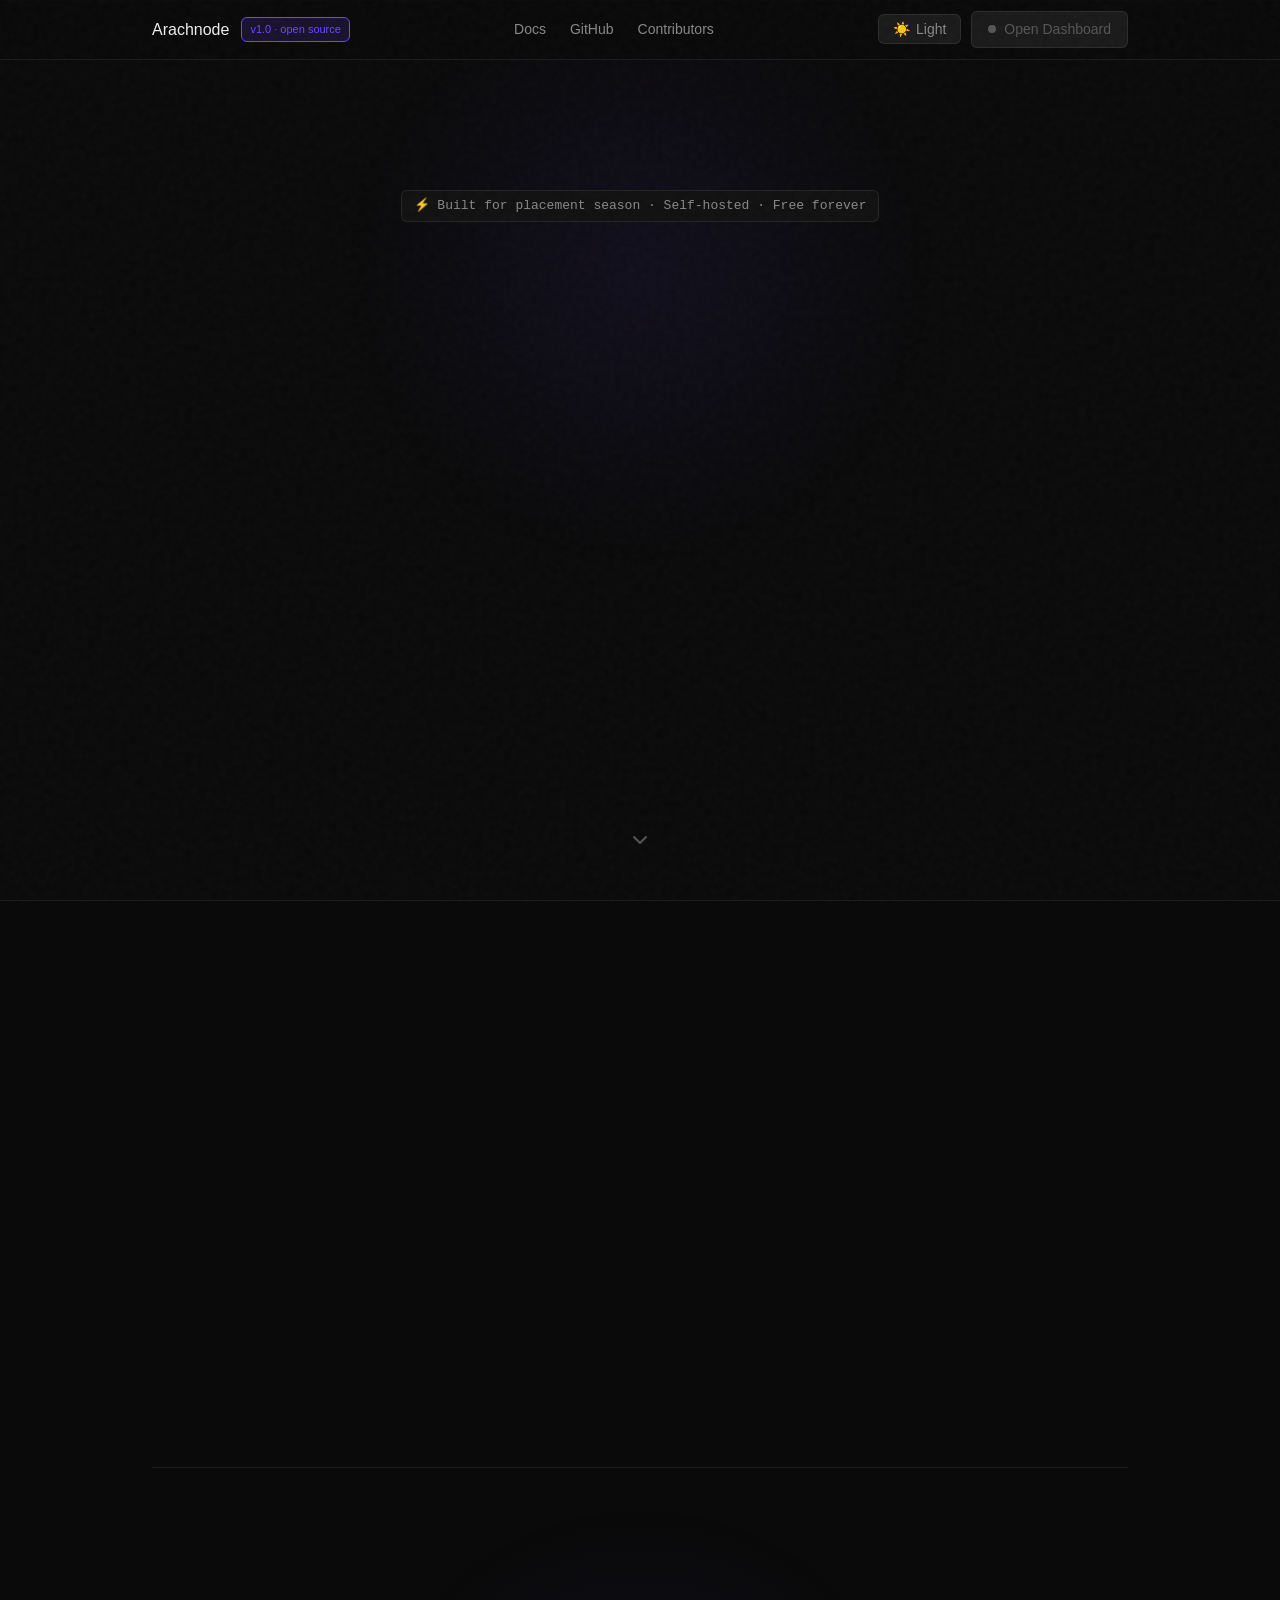
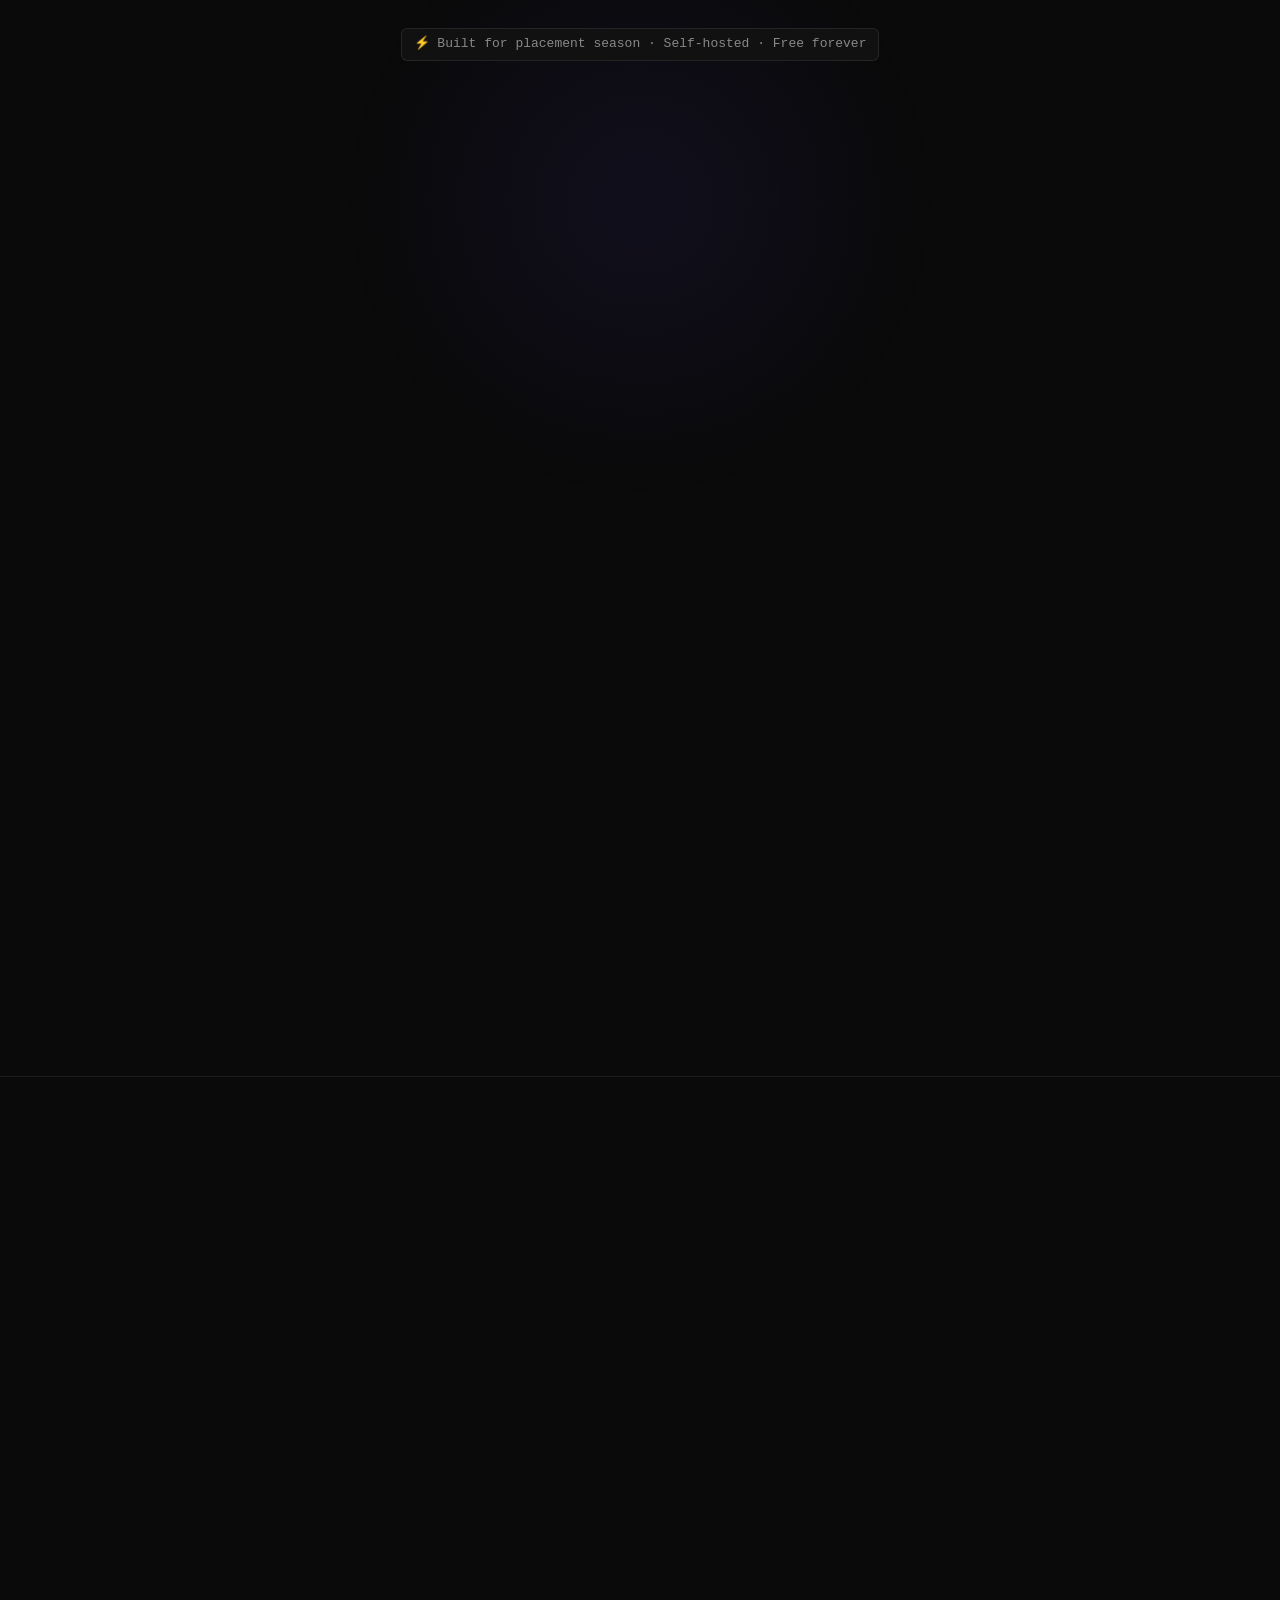
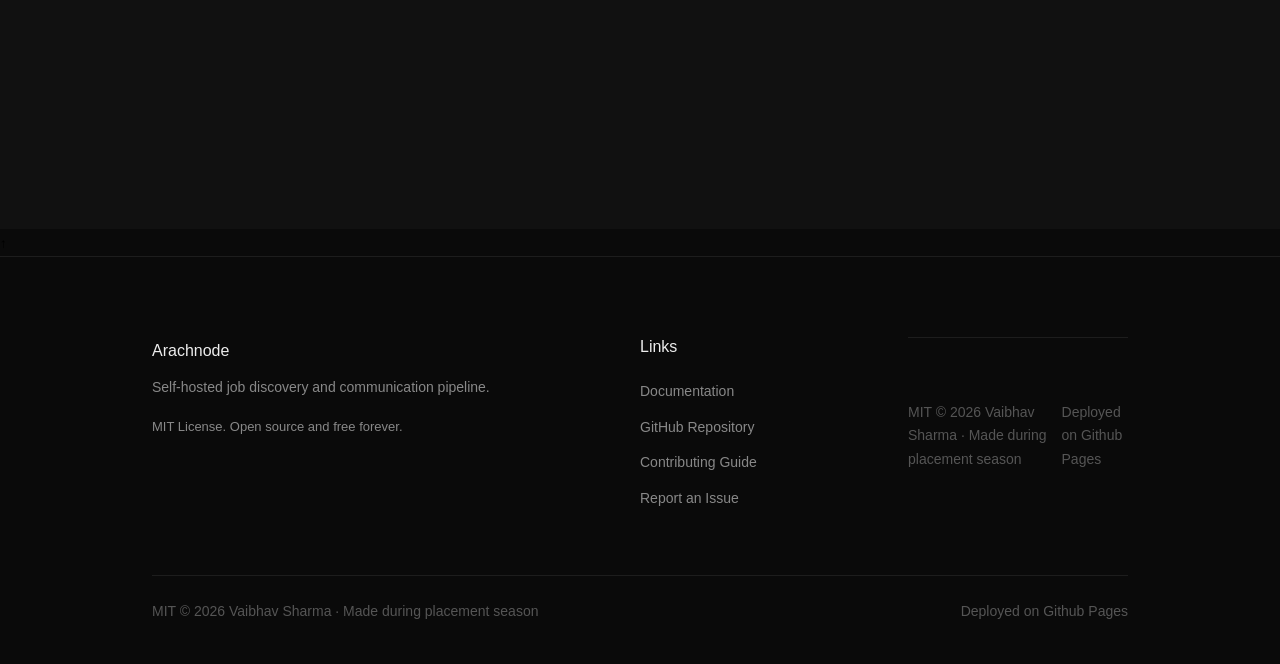
==== commit 5dc21a33: "Merge branch 'main' into patch-1" ====
--- a/index.html
+++ b/index.html
@@ -1,4 +1,4 @@
-  <!-- 
+<!-- 
   Arachnode Landing Page
   Deploy: GitHub Pages, Vercel, Netlify (static, no build step)
   Dashboard detection: polls localhost:8080/api/health every 10s
@@ -11,7 +11,8 @@
   <meta charset="UTF-8">
   <meta name="viewport" content="width=device-width, initial-scale=1.0">
   <title>Arachnode - Automated Job Hunt</title>
-  <meta name="description" content="Arachnode - a self-hosted, microservice-based job discovery and application tracking system for engineering placements.">
+  <meta name="description"
+    content="Arachnode - a self-hosted, microservice-based job discovery and application tracking system for engineering placements.">
   <style>
     /* === CORE VARIABLES & PREREQUISITES === */
     :root,
@@ -77,11 +78,14 @@
       overflow-x: hidden;
       -webkit-font-smoothing: antialiased;
     }
-    
+
     body::before {
       content: "";
       position: fixed;
-      top: 0; left: 0; width: 100vw; height: 100vh;
+      top: 0;
+      left: 0;
+      width: 100vw;
+      height: 100vh;
       pointer-events: none;
       z-index: 9999;
       opacity: 0.03;
@@ -133,10 +137,72 @@
     }
 
     .pill {
-      display: inline-flex; align-items: center; justify-content: center;
-      padding: 4px 12px; border-radius: 6px; font-size: 13px;
-      background: var(--surface); border: 1px solid var(--border);
+      display: inline-flex;
+      align-items: center;
+      justify-content: center;
+      padding: 4px 12px;
+      border-radius: 6px;
+      font-size: 13px;
+      background: var(--surface);
+      border: 1px solid var(--border);
       color: var(--text-secondary);
+    }
+    .pill.purple {
+      background: var(--accent-purple-dim);
+      border-color: var(--accent-purple);
+      color: var(--accent-purple);
+    }
+
+    .pill.amber {
+      background: var(--amber-dim);
+      border-color: var(--amber);
+      color: var(--amber);
+    }
+
+    .pill.green {
+      background: var(--green-dim);
+      border-color: var(--green);
+      color: var(--green);
+    }
+
+    .btn {
+      display: inline-flex;
+      align-items: center;
+      justify-content: center;
+      padding: 10px 20px;
+      border-radius: 6px;
+      font-size: 14px;
+      font-weight: 500;
+      transition: all 150ms ease;
+      text-decoration: none;
+    }
+
+    .btn-primary {
+      background: var(--accent-purple);
+      color: #fff;
+    }
+
+    .btn-primary:hover {
+      background: #5a3ce0;
+      transform: translateY(-1px);
+    }
+
+    .btn-outline {
+      background: transparent;
+      border: 1px solid var(--border);
+      color: var(--text-primary);
+    }
+
+    .btn-outline:hover {
+      background: var(--surface-elevated);
+    }
+
+    code {
+      font-family: var(--font-code);
+      background: var(--surface-elevated);
+      padding: 2px 6px;
+      border-radius: 4px;
+      font-size: 0.9em;
     }
     .pill.purple { background: var(--accent-purple-dim); border-color: var(--accent-purple); color: var(--accent-purple); }
     .pill.amber  { background: var(--amber-dim); border-color: var(--amber); color: var(--amber); }
@@ -159,10 +225,23 @@
     }
 
     /* Scrollbar */
-    ::-webkit-scrollbar { width: 8px; height: 8px; }
-    ::-webkit-scrollbar-track { background: var(--bg); }
-    ::-webkit-scrollbar-thumb { background: var(--surface-elevated); border-radius: 4px; }
-    ::-webkit-scrollbar-thumb:hover { background: var(--text-muted); }
+    ::-webkit-scrollbar {
+      width: 8px;
+      height: 8px;
+    }
+
+    ::-webkit-scrollbar-track {
+      background: var(--bg);
+    }
+
+    ::-webkit-scrollbar-thumb {
+      background: var(--surface-elevated);
+      border-radius: 4px;
+    }
+
+    ::-webkit-scrollbar-thumb:hover {
+      background: var(--text-muted);
+    }
 
     /* Animations */
     @media (prefers-reduced-motion: no-preference) {
@@ -171,7 +250,11 @@
         transform: translateY(20px);
         transition: opacity 400ms ease, transform 400ms ease;
       }
-      .animate-on-scroll.visible { opacity: 1; transform: translateY(0); }
+
+      .animate-on-scroll.visible {
+        opacity: 1;
+        transform: translateY(0);
+      }
     }
 
     /* === NAVBAR === */
@@ -180,7 +263,25 @@
       backdrop-filter: blur(12px);
       background: var(--nav-bg);
       border-bottom: 1px solid var(--border);
-      z-index: 1000; height: 60px; display: flex; align-items: center;
+      z-index: 1000;
+      height: 60px;
+      display: flex;
+      align-items: center;
+    }
+
+    .nav-inner {
+      display: flex;
+      justify-content: space-between;
+      align-items: center;
+      width: 100%;
+    }
+
+    .brand {
+      display: flex;
+      align-items: center;
+      gap: 12px;
+      font-weight: 500;
+      color: #fff;
     }
     .nav-inner { display: flex; justify-content: space-between; align-items: center; width: 100%; }
     .brand { display: flex; align-items: center; gap: 12px; font-weight: 500; color: var(--text-primary); }
@@ -188,26 +289,72 @@
     .nav-ctas { display: flex; align-items: center; gap: 10px; }
     
     #dashboard-btn {
-      padding: 6px 16px; border-radius: 6px; font-size: 14px;
-      background: var(--surface-elevated); color: var(--text-muted);
-      border: 1px solid var(--border); display: flex; align-items: center; gap: 8px;
-      cursor: not-allowed; position: relative;
-    }
-    #dashboard-btn.active { background: var(--accent-purple); color: #fff; border-color: var(--accent-purple); cursor: pointer; }
-    #dashboard-btn.active:hover { background: #5a3ce0; }
-    .status-dot { width: 8px; height: 8px; border-radius: 50%; background: var(--text-muted); }
-    #dashboard-btn.active .status-dot { background: var(--green); margin-right: 4px; box-shadow: 0 0 0 rgba(34, 197, 94, 0.4); animation: pulse 2s infinite; }
-    
+      padding: 6px 16px;
+      border-radius: 6px;
+      font-size: 14px;
+      background: var(--surface-elevated);
+      color: var(--text-muted);
+      border: 1px solid var(--border);
+      display: flex;
+      align-items: center;
+      gap: 8px;
+      cursor: not-allowed;
+      position: relative;
+    }
+
+    #dashboard-btn.active {
+      background: var(--accent-purple);
+      color: #fff;
+      border-color: var(--accent-purple);
+      cursor: pointer;
+    }
+
+    #dashboard-btn.active:hover {
+      background: #5a3ce0;
+    }
+
+    .status-dot {
+      width: 8px;
+      height: 8px;
+      border-radius: 50%;
+      background: var(--text-muted);
+    }
+
+    #dashboard-btn.active .status-dot {
+      background: var(--green);
+      margin-right: 4px;
+      box-shadow: 0 0 0 rgba(34, 197, 94, 0.4);
+      animation: pulse 2s infinite;
+    }
+
     #dashboard-btn[disabled]:hover::after {
       content: "Start your services first: docker-compose up -d";
-      position: absolute; top: calc(100% + 8px); right: 0; width: 240px;
-      padding: 8px 12px; background: var(--surface-elevated); border: 1px solid var(--border);
-      border-radius: 6px; font-size: 12px; color: var(--text-primary);
+      position: absolute;
+      top: calc(100% + 8px);
+      right: 0;
+      width: 240px;
+      padding: 8px 12px;
+      background: var(--surface-elevated);
+      border: 1px solid var(--border);
+      border-radius: 6px;
+      font-size: 12px;
+      color: var(--text-primary);
       z-index: 100;
     }
 
-    .mobile-menu-btn { display: none; background: none; border: none; color: var(--text-primary); cursor: pointer; padding: 4px; }
-    .mobile-menu-btn svg { width: 24px; height: 24px; }
+    .mobile-menu-btn {
+      display: none;
+      background: none;
+      border: none;
+      color: var(--text-primary);
+      cursor: pointer;
+      padding: 4px;
+    }
+
+    .mobile-menu-btn svg {
+      width: 24px;
+      height: 24px;
+    }
 
     @keyframes pulse {
       0%   { transform: scale(0.95); box-shadow: 0 0 0 0 rgba(34, 197, 94, 0.7); }
@@ -217,18 +364,36 @@
 
     /* === DASHBOARD STATUS BAR === */
     #status-bar {
-      display: none; padding: 12px 16px; margin: 80px auto 0 auto; max-width: 600px;
-      background: var(--green-dim); border: 1px solid var(--green); border-radius: 8px;
-      font-size: 14px; color: var(--green); text-align: center;
-    }
-    #status-bar a { text-decoration: underline; margin-left: 8px; font-weight: 500; }
+      display: none;
+      padding: 12px 16px;
+      margin: 80px auto 0 auto;
+      max-width: 600px;
+      background: var(--green-dim);
+      border: 1px solid var(--green);
+      border-radius: 8px;
+      font-size: 14px;
+      color: var(--green);
+      text-align: center;
+    }
+
+    #status-bar a {
+      text-decoration: underline;
+      margin-left: 8px;
+      font-weight: 500;
+    }
 
     /* === HERO === */
     .hero {
-      min-height: 100vh; display: flex; flex-direction: column;
-      justify-content: center; align-items: center; text-align: center;
-      padding: 120px 24px 80px; position: relative;
-    }
+      min-height: 100vh;
+      display: flex;
+      flex-direction: column;
+      justify-content: center;
+      align-items: center;
+      text-align: center;
+      padding: 120px 24px 80px;
+      position: relative;
+    }
+
     .hero-glow {
       position: absolute; top: 30%; left: 50%; transform: translate(-50%, -50%);
       width: 600px; height: 600px;
@@ -247,8 +412,36 @@
     }
 
     .scroll-indicator {
-      position: absolute; bottom: 40px; left: 50%; transform: translateX(-50%);
-      animation: bounce 2s infinite; color: var(--text-muted);
+      position: absolute;
+      bottom: 40px;
+      left: 50%;
+      transform: translateX(-50%);
+      animation: bounce 2s infinite;
+      color: var(--text-muted);
+    }
+
+    .scroll-indicator svg {
+      width: 24px;
+      height: 24px;
+    }
+
+    @keyframes bounce {
+
+      0%,
+      20%,
+      50%,
+      80%,
+      100% {
+        transform: translateY(0) translateX(-50%);
+      }
+
+      40% {
+        transform: translateY(-10px) translateX(-50%);
+      }
+
+      60% {
+        transform: translateY(-5px) translateX(-50%);
+      }
     }
     .scroll-indicator svg { width: 24px; height: 24px; }
     @keyframes bounce {
@@ -258,22 +451,82 @@
     }
 
     /* === SECTIONS GENERAL === */
-    section { padding: 100px 0; border-top: 1px solid var(--border); }
-    .section-header { text-align: center; margin-bottom: 64px; }
-    .section-header h2 { font-size: 32px; margin-bottom: 16px; }
-    .section-header p { color: var(--text-secondary); font-size: 18px; }
+    section {
+      padding: 100px 0;
+      border-top: 1px solid var(--border);
+    }
+
+    .section-header {
+      text-align: center;
+      margin-bottom: 64px;
+    }
+
+    .section-header h2 {
+      font-size: 32px;
+      margin-bottom: 16px;
+    }
+
+    .section-header p {
+      color: var(--text-secondary);
+      font-size: 18px;
+    }
 
     /* === HOW IT WORKS === */
-    .steps-grid { display: grid; grid-template-columns: repeat(auto-fit, minmax(280px, 1fr)); gap: 24px; }
+    .steps-grid {
+      display: grid;
+      grid-template-columns: repeat(auto-fit, minmax(280px, 1fr));
+      gap: 24px;
+    }
+
     .step-card {
       background: var(--surface); border: 1px solid var(--border); border-radius: 8px;
       padding: 32px; position: relative; overflow: hidden;
     }
-    .step-card:hover { border-color: rgba(255,255,255,0.2); background: var(--surface-elevated); }
+
     .step-number {
-      position: absolute; top: -10px; right: -10px; font-family: var(--font-code);
-      font-size: 120px; font-weight: 700; color: var(--accent-purple); opacity: 0.05;
-      line-height: 1; pointer-events: none;
+      position: absolute;
+      top: -10px;
+      right: -10px;
+      font-family: var(--font-code);
+      font-size: 120px;
+      font-weight: 700;
+      color: var(--accent-purple);
+      opacity: 0.05;
+      line-height: 1;
+      pointer-events: none;
+    }
+
+    .step-icon {
+      width: 40px;
+      height: 40px;
+      border-radius: 8px;
+      background: var(--surface-elevated);
+      border: 1px solid var(--border);
+      display: flex;
+      align-items: center;
+      justify-content: center;
+      margin-bottom: 24px;
+      color: var(--accent-purple);
+    }
+
+    .step-icon svg {
+      width: 20px;
+      height: 20px;
+      stroke: currentColor;
+      fill: none;
+      stroke-width: 2;
+      stroke-linecap: round;
+      stroke-linejoin: round;
+    }
+
+    .step-card h3 {
+      font-size: 20px;
+      margin-bottom: 12px;
+    }
+
+    .step-card p {
+      color: var(--text-secondary);
+      font-size: 15px;
     }
     .step-icon {
       width: 40px; height: 40px; border-radius: 8px; background: var(--surface-elevated);
@@ -285,13 +538,45 @@
     .step-card p { color: var(--text-secondary); font-size: 15px; }
 
     /* === FEATURES === */
-    .features-split { display: grid; grid-template-columns: 1fr 1fr; gap: 48px; }
-    .features-col h3 { margin-bottom: 32px; display: flex; align-items: center; }
-    .feature-row { display: flex; gap: 16px; margin-bottom: 24px; }
-    .feature-icon { color: var(--green); margin-top: 4px; flex-shrink: 0; }
-    .feature-icon svg { width: 20px; height: 20px; }
-    .feature-content h4 { font-size: 16px; margin-bottom: 4px; color: var(--text-primary); }
-    .feature-content p { font-size: 14px; color: var(--text-secondary); }
+    .features-split {
+      display: grid;
+      grid-template-columns: 1fr 1fr;
+      gap: 48px;
+    }
+
+    .features-col h3 {
+      margin-bottom: 32px;
+      display: flex;
+      align-items: center;
+    }
+
+    .feature-row {
+      display: flex;
+      gap: 16px;
+      margin-bottom: 24px;
+    }
+
+    .feature-icon {
+      color: var(--green);
+      margin-top: 4px;
+      flex-shrink: 0;
+    }
+
+    .feature-icon svg {
+      width: 20px;
+      height: 20px;
+    }
+
+    .feature-content h4 {
+      font-size: 16px;
+      margin-bottom: 4px;
+      color: var(--text-primary);
+    }
+
+    .feature-content p {
+      font-size: 14px;
+      color: var(--text-secondary);
+    }
 
     /* === INSTALLATION === */
     .tabs { margin-bottom: 24px; display: flex; border-bottom: 1px solid var(--border); overflow-x: auto; scrollbar-width: none; }
@@ -332,10 +617,19 @@
     .config-table td:first-child code { background: none; padding: 0; color: var(--accent-purple); }
 
     /* === ARCHITECTURE === */
-    .arch-diagram-wrapper { width: 100%; overflow-x: auto; -webkit-overflow-scrolling: touch; }
+    .arch-diagram-wrapper {
+      width: 100%;
+      overflow-x: auto;
+      -webkit-overflow-scrolling: touch;
+    }
+
     .arch-diagram {
-      min-width: 760px; margin: 40px auto; padding: 40px; background: var(--surface);
-      border: 1px solid var(--border); border-radius: 8px;
+      min-width: 760px;
+      margin: 40px auto;
+      padding: 40px;
+      background: var(--surface);
+      border: 1px solid var(--border);
+      border-radius: 8px;
     }
     .diagram-flow { display: flex; align-items: center; justify-content: space-between; position: relative; }
     .node {
@@ -354,8 +648,11 @@
     .services-table th { color: var(--text-muted); font-weight: 500; }
     .services-table td { color: var(--text-primary); }
 
-    .callout { background: rgba(108,71,255,0.05); border: 1px solid var(--accent-purple-dim); padding: 24px; border-radius: 8px; margin-top: 24px; }
-    .callout p { color: var(--text-secondary); font-size: 15px; margin-bottom: 8px; }
+    .callout p {
+      color: var(--text-secondary);
+      font-size: 15px;
+      margin-bottom: 8px;
+    }
 
     /* === CONTRIBUTOR === */
     .contribute-section { background: var(--surface); }
@@ -393,13 +690,29 @@
 
     /* === RESPONSIVE === */
     @media (max-width: 1024px) {
-      .features-split { grid-template-columns: 1fr; gap: 64px; }
-    }
+      .features-split {
+        grid-template-columns: 1fr;
+        gap: 64px;
+      }
+    }
+
     @media (max-width: 768px) {
-      .footer-cols { grid-template-columns: 1fr; text-align: center; }
-      .steps-row { flex-direction: column; gap: 24px; }
-      .stats-row span { display: block; margin: 8px 0; }
-    }
+      .footer-cols {
+        grid-template-columns: 1fr;
+        text-align: center;
+      }
+
+      .steps-row {
+        flex-direction: column;
+        gap: 24px;
+      }
+
+      .stats-row span {
+        display: block;
+        margin: 8px 0;
+      }
+    }
+
     @media (max-width: 640px) {
       .nav-links { display: none; }
       .nav-links.active { display: flex; flex-direction: column; position: absolute; top: 60px; left: 0; right: 0; background: var(--bg); padding: 24px; border-bottom: 1px solid var(--border); }
@@ -411,6 +724,7 @@
     }
   </style>
 </head>
+
 <body>
 
   <!-- PARTICLE CANVAS -->
@@ -437,7 +751,12 @@
           <div class="status-dot"></div> Open Dashboard
         </a>
         <button class="mobile-menu-btn" id="mobile-toggle" aria-label="Toggle menu">
-          <svg viewBox="0 0 24 24" fill="none" stroke="currentColor" stroke-width="2" stroke-linecap="round" stroke-linejoin="round"><line x1="3" y1="12" x2="21" y2="12"></line><line x1="3" y1="6" x2="21" y2="6"></line><line x1="3" y1="18" x2="21" y2="18"></line></svg>
+          <svg viewBox="0 0 24 24" fill="none" stroke="currentColor" stroke-width="2" stroke-linecap="round"
+            stroke-linejoin="round">
+            <line x1="3" y1="12" x2="21" y2="12"></line>
+            <line x1="3" y1="6" x2="21" y2="6"></line>
+            <line x1="3" y1="18" x2="21" y2="18"></line>
+          </svg>
         </button>
       </div>
     </div>
@@ -455,11 +774,13 @@
     <div class="pill">⚡ Built for placement season &middot; Self-hosted &middot; Free forever</div>
     <h1 class="animate-on-scroll">Stop applying manually.<br>Automate your entire<br>job hunt.</h1>
     <p class="animate-on-scroll" style="transition-delay: 80ms">
-      Arachnode crawls startup job boards, finds hiring manager contacts, and drafts cold emails, running entirely on your machine. No subscriptions. No API bills. No black-box agents.
+      Arachnode crawls startup job boards, finds hiring manager contacts, and drafts cold emails, running entirely on
+      your machine. No subscriptions. No API bills. No black-box agents.
     </p>
     <div class="hero-ctas animate-on-scroll" style="transition-delay: 160ms">
       <a href="#installation" class="btn btn-primary">Get started in 5 minutes</a>
-      <a href="https://github.com/sharmavaibhav31/arachnode" target="_blank" class="btn btn-outline" id="gh-link-hero">View on GitHub</a>
+      <a href="https://github.com/sharmavaibhav31/arachnode" target="_blank" class="btn btn-outline"
+        id="gh-link-hero">View on GitHub</a>
     </div>
     <div class="tech-pills animate-on-scroll" style="transition-delay: 240ms">
       <div class="tech-pill">Scrapy</div>
@@ -469,7 +790,10 @@
       <div class="tech-pill">Ollama</div>
     </div>
     <div class="scroll-indicator">
-      <svg viewBox="0 0 24 24" fill="none" stroke="currentColor" stroke-width="2" stroke-linecap="round" stroke-linejoin="round"><polyline points="6 9 12 15 18 9"></polyline></svg>
+      <svg viewBox="0 0 24 24" fill="none" stroke="currentColor" stroke-width="2" stroke-linecap="round"
+        stroke-linejoin="round">
+        <polyline points="6 9 12 15 18 9"></polyline>
+      </svg>
     </div>
   </section>
 
@@ -484,36 +808,54 @@
         <div class="step-card animate-on-scroll" style="transition-delay: 0ms">
           <div class="step-number">01</div>
           <div class="step-icon">
-            <svg viewBox="0 0 24 24"><circle cx="12" cy="12" r="10"></circle><circle cx="12" cy="12" r="6"></circle><circle cx="12" cy="12" r="2"></circle></svg>
+            <svg viewBox="0 0 24 24">
+              <circle cx="12" cy="12" r="10"></circle>
+              <circle cx="12" cy="12" r="6"></circle>
+              <circle cx="12" cy="12" r="2"></circle>
+            </svg>
           </div>
           <h3>Crawl every relevant job</h3>
-          <p>Arachnode scans Wellfound, YC Jobs, Remotive, Naukri, and LinkedIn continuously. New roles matching your stack appear in your dashboard within minutes.</p>
+          <p>Arachnode scans Wellfound, YC Jobs, Remotive, Naukri, and LinkedIn continuously. New roles matching your
+            stack appear in your dashboard within minutes.</p>
         </div>
         <div class="step-card animate-on-scroll" style="transition-delay: 80ms">
           <div class="step-number">02</div>
           <div class="step-icon">
-            <svg viewBox="0 0 24 24"><path d="M20 21v-2a4 4 0 0 0-4-4H8a4 4 0 0 0-4 4v2"></path><circle cx="12" cy="7" r="4"></circle></svg>
+            <svg viewBox="0 0 24 24">
+              <path d="M20 21v-2a4 4 0 0 0-4-4H8a4 4 0 0 0-4 4v2"></path>
+              <circle cx="12" cy="7" r="4"></circle>
+            </svg>
           </div>
           <h3>Find who to contact</h3>
-          <p>The contact discovery service finds publicly available emails and LinkedIn profiles for hiring managers and engineers at target companies using OSINT and the GitHub API.</p>
+          <p>The contact discovery service finds publicly available emails and LinkedIn profiles for hiring managers and
+            engineers at target companies using OSINT and the GitHub API.</p>
         </div>
         <div class="step-card animate-on-scroll" style="transition-delay: 160ms">
           <div class="step-number">03</div>
           <div class="step-icon">
-            <svg viewBox="0 0 24 24"><path d="M4 4h16c1.1 0 2 .9 2 2v12c0 1.1-.9 2-2 2H4c-1.1 0-2-.9-2-2V6c0-1.1.9-2 2-2z"></path><polyline points="22,6 12,13 2,6"></polyline></svg>
+            <svg viewBox="0 0 24 24">
+              <path d="M4 4h16c1.1 0 2 .9 2 2v12c0 1.1-.9 2-2 2H4c-1.1 0-2-.9-2-2V6c0-1.1.9-2 2-2z"></path>
+              <polyline points="22,6 12,13 2,6"></polyline>
+            </svg>
           </div>
           <h3>Send emails that get replies</h3>
-          <p>A local LLM (Ollama + Mistral) personalizes cold emails based on each company's product. You review and send, nothing goes out automatically.</p>
-        </div>
-      </div>
+          <p>A local LLM (Ollama + Mistral) personalizes cold emails based on each company's product. You review and
+            send, nothing goes out automatically.</p>
+        </div>
+      </div>
+    </nav>
+
+    <!-- DASHBOARD STATUS BAR -->
+    <div id="status-bar" class="animate-on-scroll">
+      &#10003; Services detected — your JobHunter dashboard is running
+      <a href="#" id="status-bar-link">Open Dashboard &rarr;</a>
     </div>
-  </section>
-
-  <!-- FEATURES -->
-  <section id="features">
-    <div class="container">
-      <div class="section-header animate-on-scroll">
-        <h2>Everything you need. Nothing you don't.</h2>
+
+    <!-- HERO -->
+    <section class="hero" id="hero">
+      <div class="hero-glow"></div>
+      <div class="pill">
+        ⚡ Built for placement season &middot; Self-hosted &middot; Free forever
       </div>
       <div class="features-split">
         <div class="features-col animate-on-scroll" style="transition-delay: 0ms">
@@ -574,7 +916,7 @@
         <h2>Up and running in 5 minutes</h2>
         <p>If you have Docker installed, this is the entire process.</p>
       </div>
-      
+
       <div class="tabs">
         <button class="tab-btn active" data-target="tab-quick">Quick start</button>
         <button class="tab-btn" data-target="tab-manual">Manual setup</button>
@@ -588,31 +930,32 @@
             <div class="terminal-step-label">Step 1 — Clone</div>
             <div class="terminal-grid" id="code-step-1">
               <div class="terminal-line">git clone https://github.com/sharmavaibhav31/arachnode.git</div>
-              <div class="terminal-line">cd arachnode</div>
+              <div class="terminal-line">cd arachnode </div>
             </div>
-            <button class="copy-btn" data-text="git clone https://github.com/sharmavaibhav31/arachnode.git\ncd arachnode">Copy</button>
+            <button class="copy-btn"
+              data-text="git clone https://github.com/sharmavaibhav31/arachnode.git\ncd arachnode">Copy</button>
           </div>
           <div class="terminal-step">
             <div class="terminal-step-label">Step 2 — Configure</div>
             <div class="terminal-grid" id="code-step-2">
               <div class="terminal-line">cp .env.example .env</div>
               <div class="terminal-line terminal-comment"># Edit .env with your details (takes 2 minutes)</div>
-              <div class="terminal-line terminal-comment"># Required: JOBSEEKER_ROLE, JOBSEEKER_STACK, GMAIL_APP_PASSWORD</div>
+              <div class="terminal-line terminal-comment"># Required: JOBSEEKER_ROLE, JOBSEEKER_STACK,
+                GMAIL_APP_PASSWORD</div>
             </div>
-            <button class="copy-btn" data-text="cp .env.example .env">Copy</button>
           </div>
           <div class="terminal-step">
             <div class="terminal-step-label">Step 3 — Run</div>
             <div class="terminal-grid" id="code-step-3">
               <div class="terminal-line">docker-compose up -d</div>
             </div>
-            <button class="copy-btn" data-text="docker-compose up -d">Copy</button>
           </div>
           <div class="terminal-step">
             <div class="terminal-step-label">Step 4 — Open</div>
             <div class="terminal-grid" id="code-step-4">
               <div class="terminal-line terminal-comment"># Visit http://localhost:8080</div>
-              <div class="terminal-line terminal-comment"># Or click "Open Dashboard" in the navbar above (activates automatically)</div>
+              <div class="terminal-line terminal-comment"># Or click "Open Dashboard" in the navbar above (activates
+                automatically)</div>
             </div>
           </div>
         </div>
@@ -622,8 +965,21 @@
           <div class="pill">4GB RAM</div>
           <div class="pill">Git</div>
         </div>
-        <p class="installation-note">Ollama is optional. Without it, email templates still work — just without AI personalization.</p>
-      </div>
+        <p class="installation-note">Ollama is optional. Without it, email templates still work — just without AI
+          personalization.</p>
+      </div>
+    </section>
+
+    <!-- CONTRIBUTOR -->
+    <section id="contributor" class="contribute-section">
+      <div class="container">
+        <div class="section-header animate-on-scroll">
+          <h2>Built in the open. Made better together.</h2>
+          <p>
+            JobHunter is open source and actively looking for contributors. All
+            skill levels welcome.
+          </p>
+        </div>
 
       <div class="tab-content" id="tab-manual">
         <div class="terminal">
@@ -639,10 +995,9 @@
               <div class="terminal-line">scrapy crawl remotive</div>
               <div class="terminal-line">uvicorn aggregator.main:app --port 8000</div>
             </div>
-            <button class="copy-btn" data-text="python -m venv venv\nsource venv/bin/activate\npip install -r requirements.txt\nplaywright install chromium\nscrapy crawl remotive\nuvicorn aggregator.main:app --port 8000">Copy</button>
-          </div>
-        </div>
-      </div>
+            <button class="copy-btn"
+              data-text="python -m venv venv\nsource venv/bin/activate\npip install -r requirements.txt\nplaywright install chromium\nscrapy crawl remotive\nuvicorn aggregator.main:app --port 8000">Copy</button>
+          </div>
 
       <div class="tab-content" id="tab-config">
         <div class="terminal" style="padding: 0;">
@@ -661,7 +1016,8 @@
             </table>
           </div>
         </div>
-        <a href="https://github.com/sharmavaibhav31/arachnode#configuration" target="_blank" class="cta-link">Full configuration reference &rarr;</a>
+        <a href="https://github.com/sharmavaibhav31/arachnode#configuration" target="_blank" class="cta-link">Full
+          configuration reference &rarr;</a>
       </div>
     </div>
   </section>
@@ -687,16 +1043,17 @@
             <div class="arrow"></div>
             <div class="node db">PostgreSQL</div>
           </div>
-          <div style="height: 40px;"></div>
-          <div class="diagram-flow" style="justify-content: center; gap: 40px;">
-            <div class="node">Contact Discovery</div>
-            <div class="arrow" style="flex-grow:0; width: 40px"></div>
-            <div class="node">Email Generator</div>
-          </div>
-          <div style="height: 40px;"></div>
-          <div class="diagram-flow" style="justify-content: center; gap: 40px;">
-            <div class="node" style="border-style: dashed;">Scheduler</div>
-            <div class="node" style="border-style: dashed;">Gateway</div>
+          <div class="min-step">
+            <span class="min-step-num">2</span
+            ><span class="min-step-text">Read CONTRIBUTING.md</span>
+          </div>
+          <div class="min-step">
+            <span class="min-step-num">3</span
+            ><span class="min-step-text">Pick an issue or open one</span>
+          </div>
+          <div class="min-step">
+            <span class="min-step-num">4</span
+            ><span class="min-step-text">Submit a PR</span>
           </div>
         </div>
       </div>
@@ -718,7 +1075,9 @@
       </div>
       <div class="callout animate-on-scroll" style="transition-delay: 240ms">
         <p><strong>Why not agentic workflows?</strong></p>
-        <p>AI agents are the automation scripts of their era - impressive until a webpage changes its navbar. Arachnode uses deterministic microservices as the foundation. Agentic orchestration is on the roadmap, built on top of reliable infrastructure rather than instead of it.</p>
+        <p>AI agents are the automation scripts of their era - impressive until a webpage changes its navbar. JobHunter
+          uses deterministic microservices as the foundation. Agentic orchestration is on the roadmap, built on top of
+          reliable infrastructure rather than instead of it.</p>
       </div>
     </div>
   </section>
@@ -729,44 +1088,59 @@
       <div class="section-header animate-on-scroll">
         <h2>Built in the open. Made better together.</h2>
         <p>Arachnode is open source and actively looking for contributors. All skill levels welcome.</p>
+        <p>Arachnode is open source and actively looking for contributors. All skill levels welcome.</p>
       </div>
       <div class="contrib-cards">
         <div class="contrib-card c-amber animate-on-scroll" style="transition-delay: 0ms">
           <h3>AI-assisted contributions</h3>
-          <p>Agent instruction files for Claude Code, Cursor, Blackbox, and AntiGravity are already in the repo under ai_assistance/. An orchestrator manages specialised subagents for code auditing, bug detection, security review, DB schema analysis, and more. Point your AI editor at the repo; the context is already written.</p>
+          <p>Agent instruction files for Claude Code, Cursor, Blackbox, and AntiGravity are already in the repo under
+            ai_assistance/. An orchestrator manages specialised subagents for code auditing, bug detection, security
+            review, DB schema analysis, and more. Point your AI editor at the repo; the context is already written.</p>
           <a href="#" class="cta-link">View agent files &rarr;</a>
         </div>
         <div class="contrib-card c-purple animate-on-scroll" style="transition-delay: 80ms">
           <h3>Good first issues</h3>
-          <p>Each service is independent and well-documented. Pick one you understand and improve it. New job platform? New email template? Better deduplication logic? All of these are scoped, reviewable PRs.</p>
+          <p>Each service is independent and well-documented. Pick one you understand and improve it. New job platform?
+            New email template? Better deduplication logic? All of these are scoped, reviewable PRs.</p>
           <div class="contrib-tags">
             <span>[Spider] New job platforms</span>
             <span>[ML] Better stack matching</span>
             <span>[UX] Dashboard improvements</span>
             <span>[Infra] Performance & caching</span>
           </div>
-          <a href="https://github.com/sharmavaibhav31/arachnode/issues" target="_blank" class="cta-link">Browse open issues &rarr;</a>
+          <a href="https://github.com/sharmavaibhav31/arachnode/issues" target="_blank" class="cta-link">Browse open
+            issues &rarr;</a>
         </div>
         <div class="contrib-card c-green animate-on-scroll" style="transition-delay: 160ms">
           <h3>Non-code contributions</h3>
-          <p>Documentation improvements, README translations, testing on different platforms, reporting broken scrapers when sites update their HTML, all of these matter and all are welcome.</p>
-          <a href="https://github.com/sharmavaibhav31/arachnode/blob/main/CONTRIBUTING.md" target="_blank" class="cta-link">Contribution guide &rarr;</a>
+          <p>Documentation improvements, README translations, testing on different platforms, reporting broken scrapers
+            when sites update their HTML, all of these matter and all are welcome.</p>
+          <a href="https://github.com/sharmavaibhav31/arachnode/blob/main/CONTRIBUTING.md" target="_blank"
+            class="cta-link">Contribution guide &rarr;</a>
         </div>
       </div>
       <div class="steps-row animate-on-scroll" style="transition-delay: 240ms">
         <div class="min-step"><span class="min-step-num">1</span><span class="min-step-text">Fork the repo</span></div>
-        <div class="min-step"><span class="min-step-num">2</span><span class="min-step-text">Read CONTRIBUTING.md</span></div>
-        <div class="min-step"><span class="min-step-num">3</span><span class="min-step-text">Pick an issue or open one</span></div>
+        <div class="min-step"><span class="min-step-num">2</span><span class="min-step-text">Read CONTRIBUTING.md</span>
+        </div>
+        <div class="min-step"><span class="min-step-num">3</span><span class="min-step-text">Pick an issue or open
+            one</span></div>
         <div class="min-step"><span class="min-step-num">4</span><span class="min-step-text">Submit a PR</span></div>
       </div>
       <div class="stats-row animate-on-scroll" style="transition-delay: 320ms">
-        <span>&#9733; Stars: 128</span> | <span>Forks: 32</span> | <span>Open issues: 14</span> | <span>Contributors: 7</span>
+        <span>&#9733; Stars: 128</span> | <span>Forks: 32</span> | <span>Open issues: 14</span> | <span>Contributors:
+          7</span>
       </div>
       <div class="text-center animate-on-scroll" style="transition-delay: 400ms; text-align: center;">
-        <p style="color: var(--text-secondary); margin-bottom: 8px;">Open for contributions &middot; MIT Licensed &middot; Built by the community, for the community</p>
+        <p style="color: var(--text-secondary); margin-bottom: 8px;">Open for contributions &middot; MIT Licensed
+          &middot; Built by the community, for the community</p>
       </div>
     </div>
   </section>
+  <!-- Back to Top Button -->
+  <button id="backToTop" title="Go to top">
+    <i class="fas fa-arrow-up"></i> ↑
+  </button>
 
   <!-- FOOTER -->
   <footer>
@@ -782,20 +1156,16 @@
           <div class="footer-links">
             <a href="#installation">Documentation</a>
             <a href="https://github.com/sharmavaibhav31/arachnode" target="_blank">GitHub Repository</a>
-            <a href="https://github.com/sharmavaibhav31/arachnode/blob/main/CONTRIBUTING.md" target="_blank">Contributing Guide</a>
+            <a href="https://github.com/sharmavaibhav31/arachnode/blob/main/CONTRIBUTING.md"
+              target="_blank">Contributing Guide</a>
             <a href="https://github.com/sharmavaibhav31/arachnode/issues" target="_blank">Report an Issue</a>
           </div>
         </div>
-        <div class="footer-col">
-          <h4>Built with</h4>
-          <div class="footer-links">
-            <a href="https://scrapy.org" target="_blank">Scrapy</a>
-            <a href="https://fastapi.tiangolo.com" target="_blank">FastAPI</a>
-            <a href="https://redis.io" target="_blank">Redis</a>
-            <a href="https://postgresql.org" target="_blank">PostgreSQL</a>
-            <a href="https://ollama.com" target="_blank">Ollama</a>
-            <a href="https://docker.com" target="_blank">Docker</a>
-          </div>
+        <div class="footer-bottom">
+          <div>
+            MIT &copy; 2026 Vaibhav Sharma &middot; Made during placement season
+          </div>
+          <div>Deployed on Github Pages</div>
         </div>
       </div>
       <div class="footer-bottom">
@@ -974,7 +1344,6 @@
           btn.classList.add('active');
           document.getElementById(btn.dataset.target).classList.add('active');
         });
-      });
 
       /* === COPY TO CLIPBOARD === */
       document.querySelectorAll('.copy-btn').forEach(btn => {
@@ -986,7 +1355,6 @@
             setTimeout(() => { btn.textContent = orig; }, 2000);
           });
         });
-      });
 
       /* === MOBILE MENU === */
       const mobileToggle = document.getElementById('mobile-toggle');
@@ -1012,6 +1380,25 @@
       }
 
     });
+    // Get the button
+    const backToTopBtn = document.getElementById("backToTop");
+
+    // When the user scrolls down 300px from the top, show the button
+    window.onscroll = function () {
+      if (document.body.scrollTop > 300 || document.documentElement.scrollTop > 300) {
+        backToTopBtn.style.display = "block";
+      } else {
+        backToTopBtn.style.display = "none";
+      }
+    };
+
+    // When the user clicks on the button, scroll to the top of the document
+    backToTopBtn.addEventListener("click", function () {
+      window.scrollTo({
+        top: 0,
+        behavior: "smooth" // Smooth scrolling animation
+      });
+    });
   </script>
 </body>
-</html>+</html>
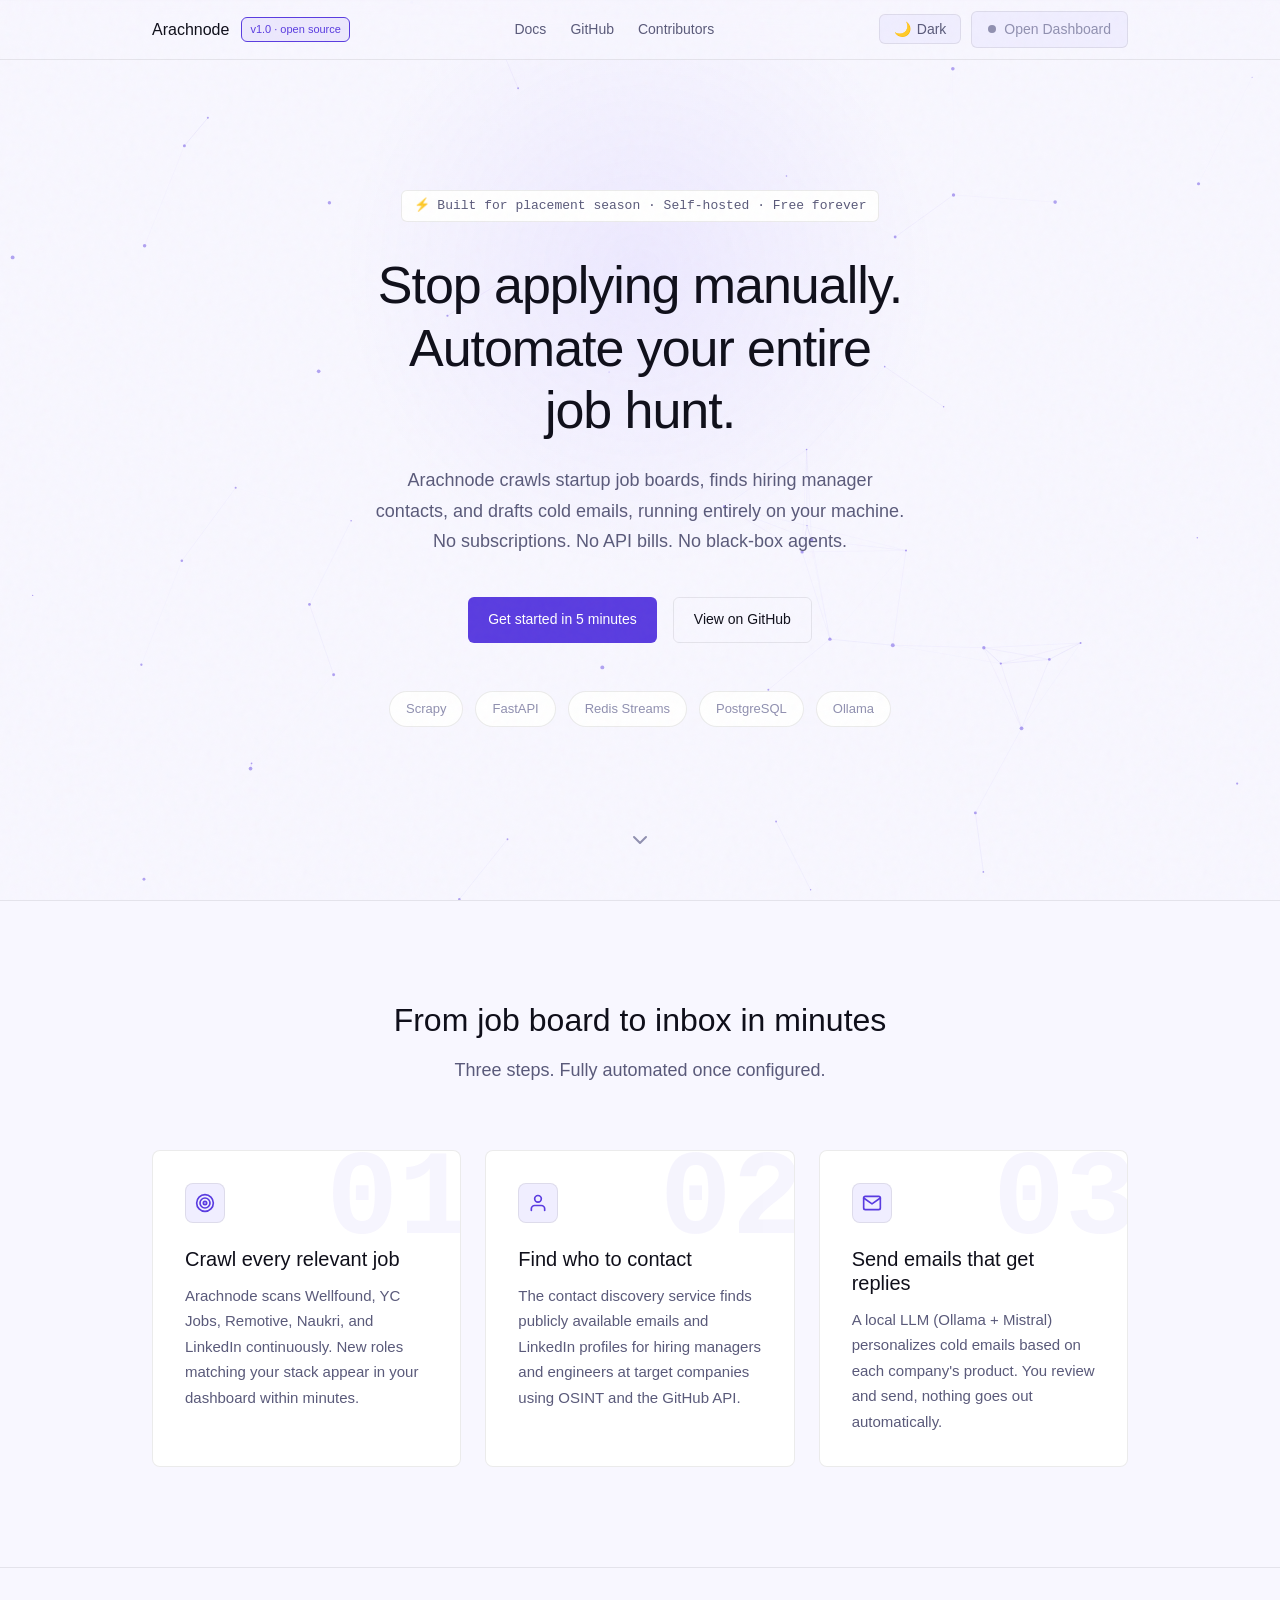
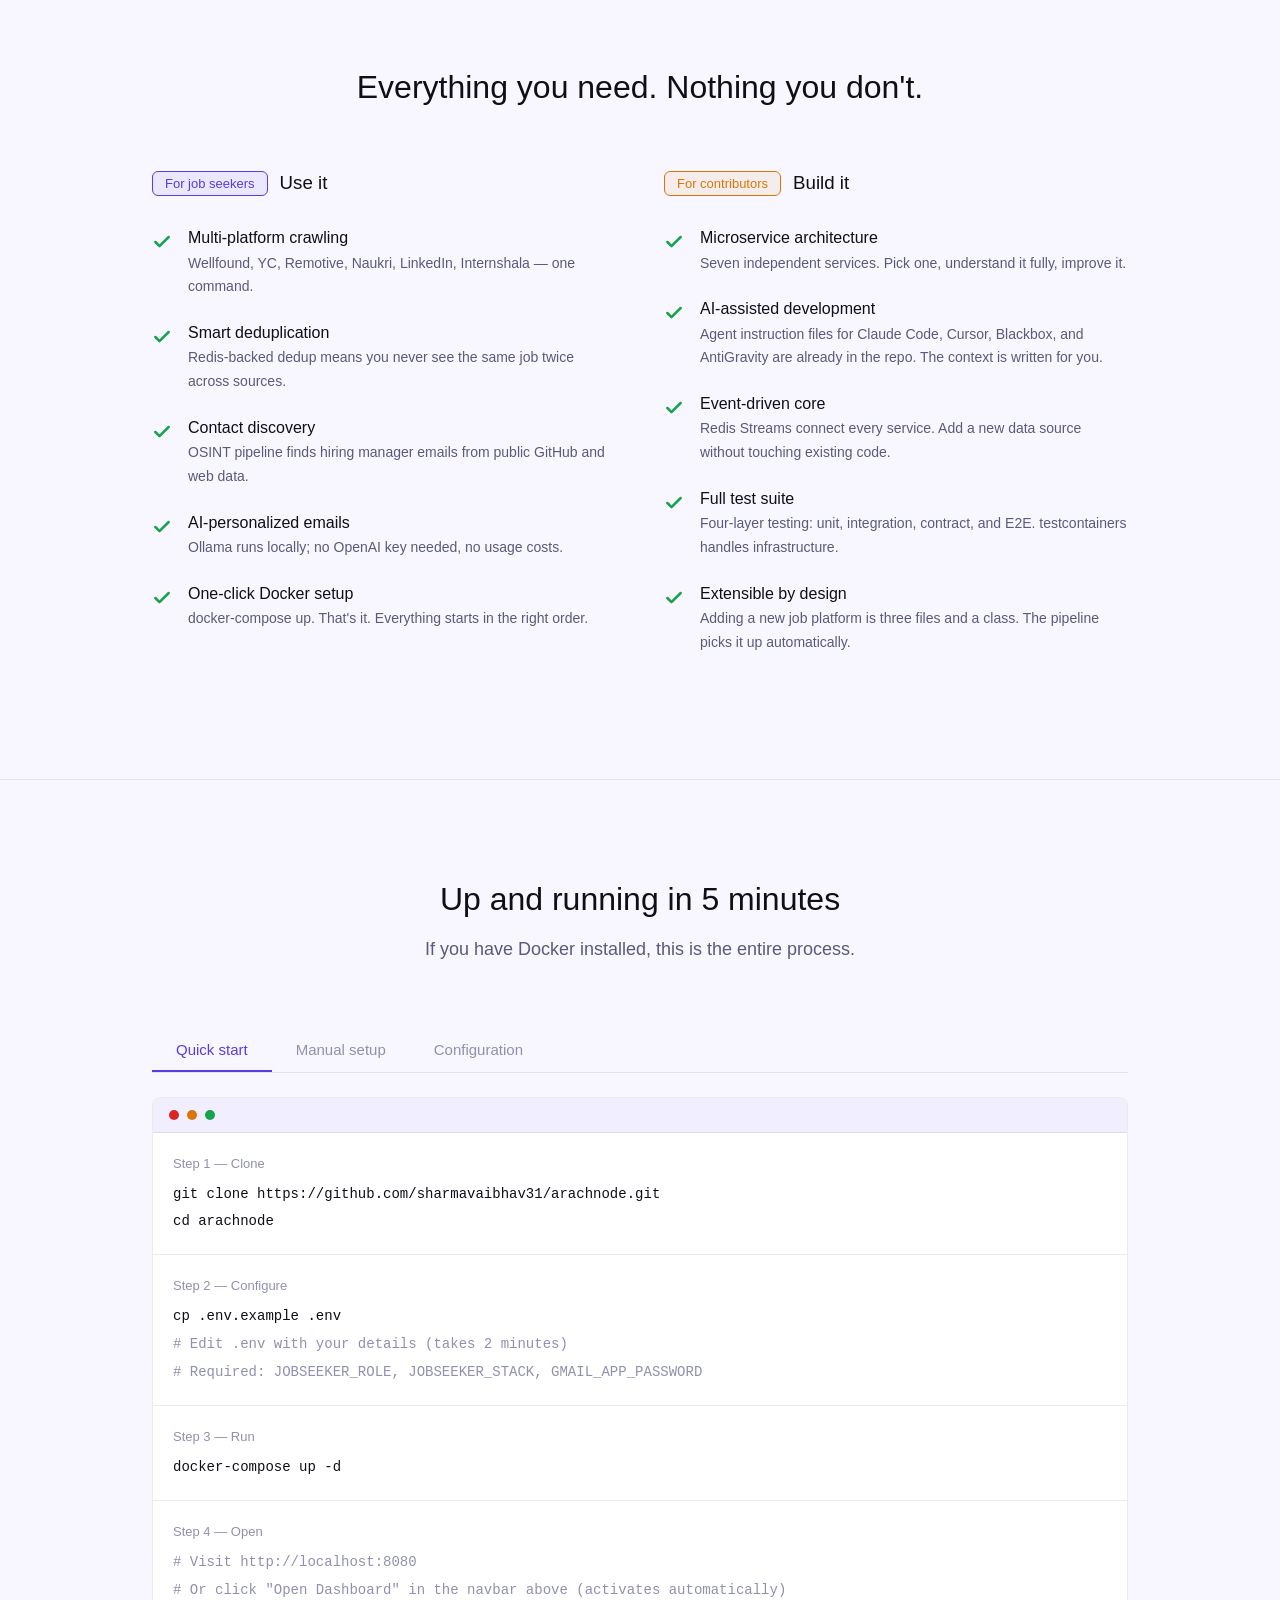
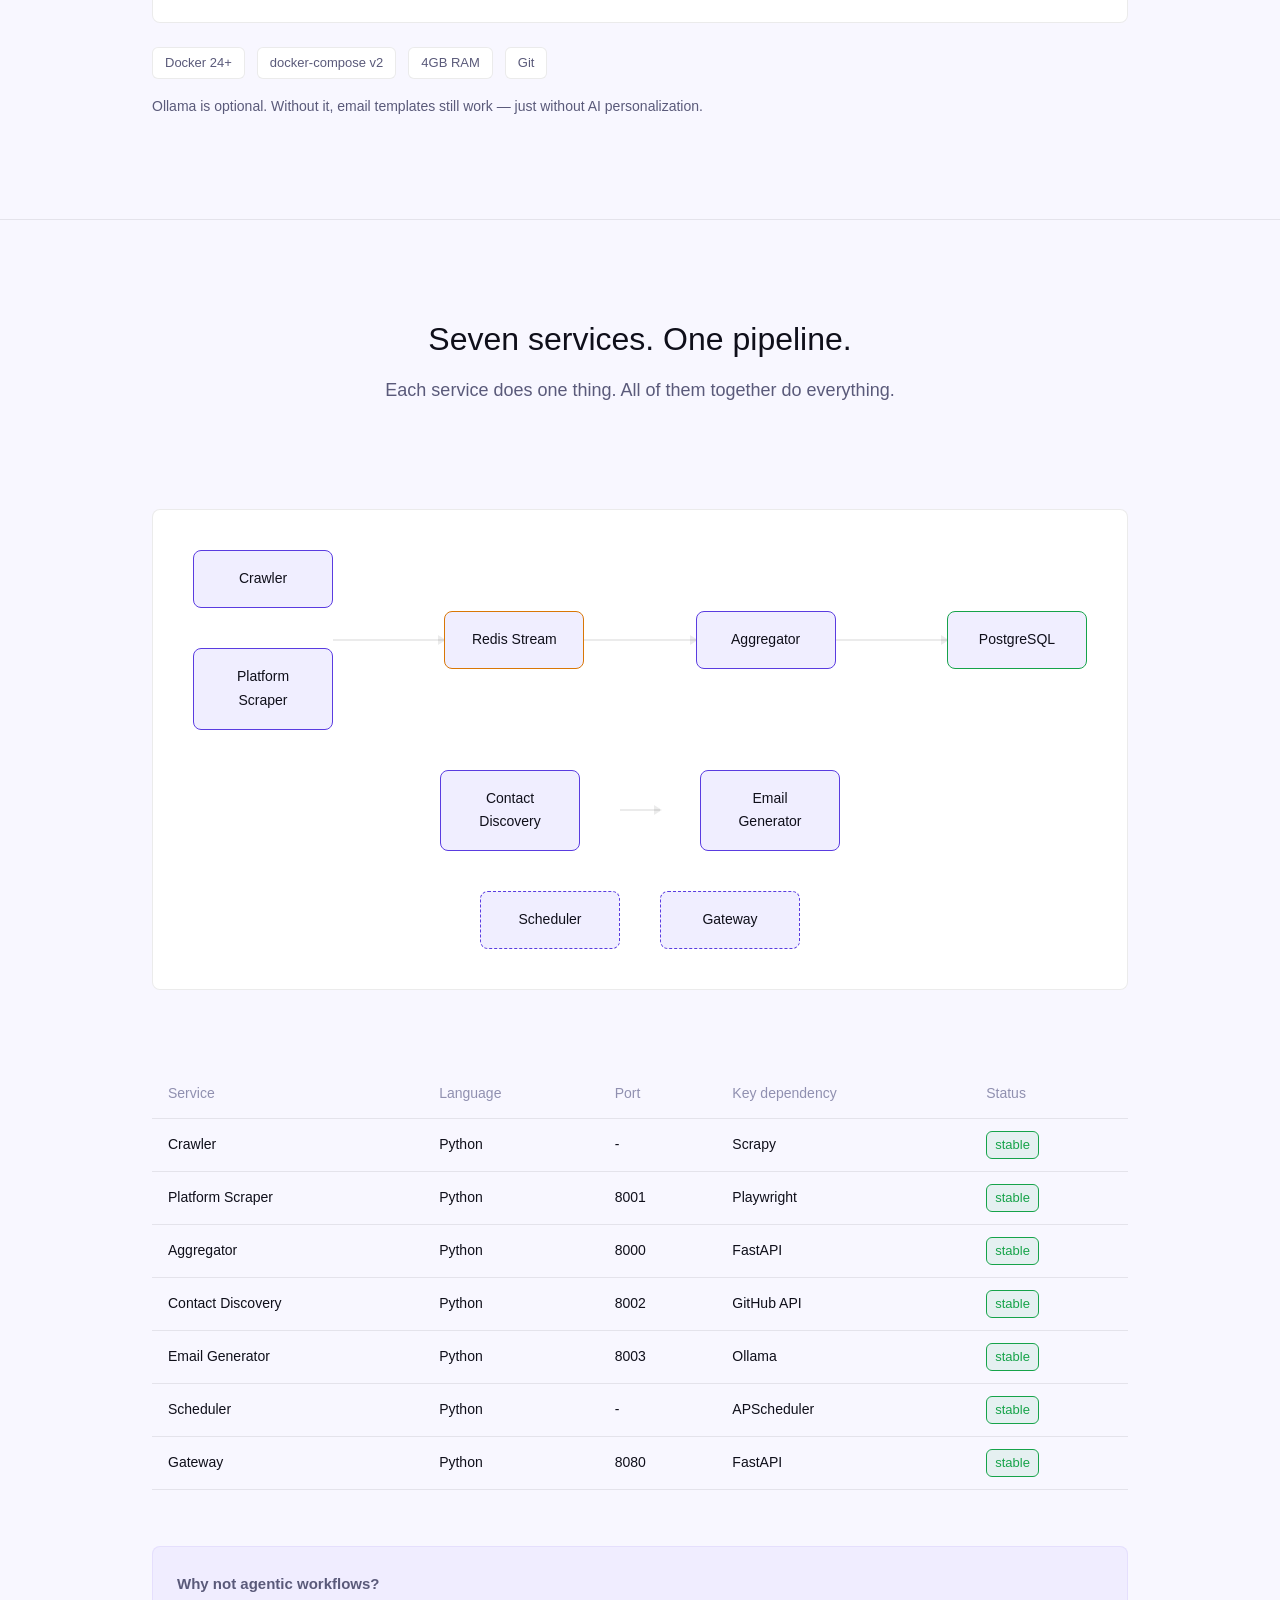
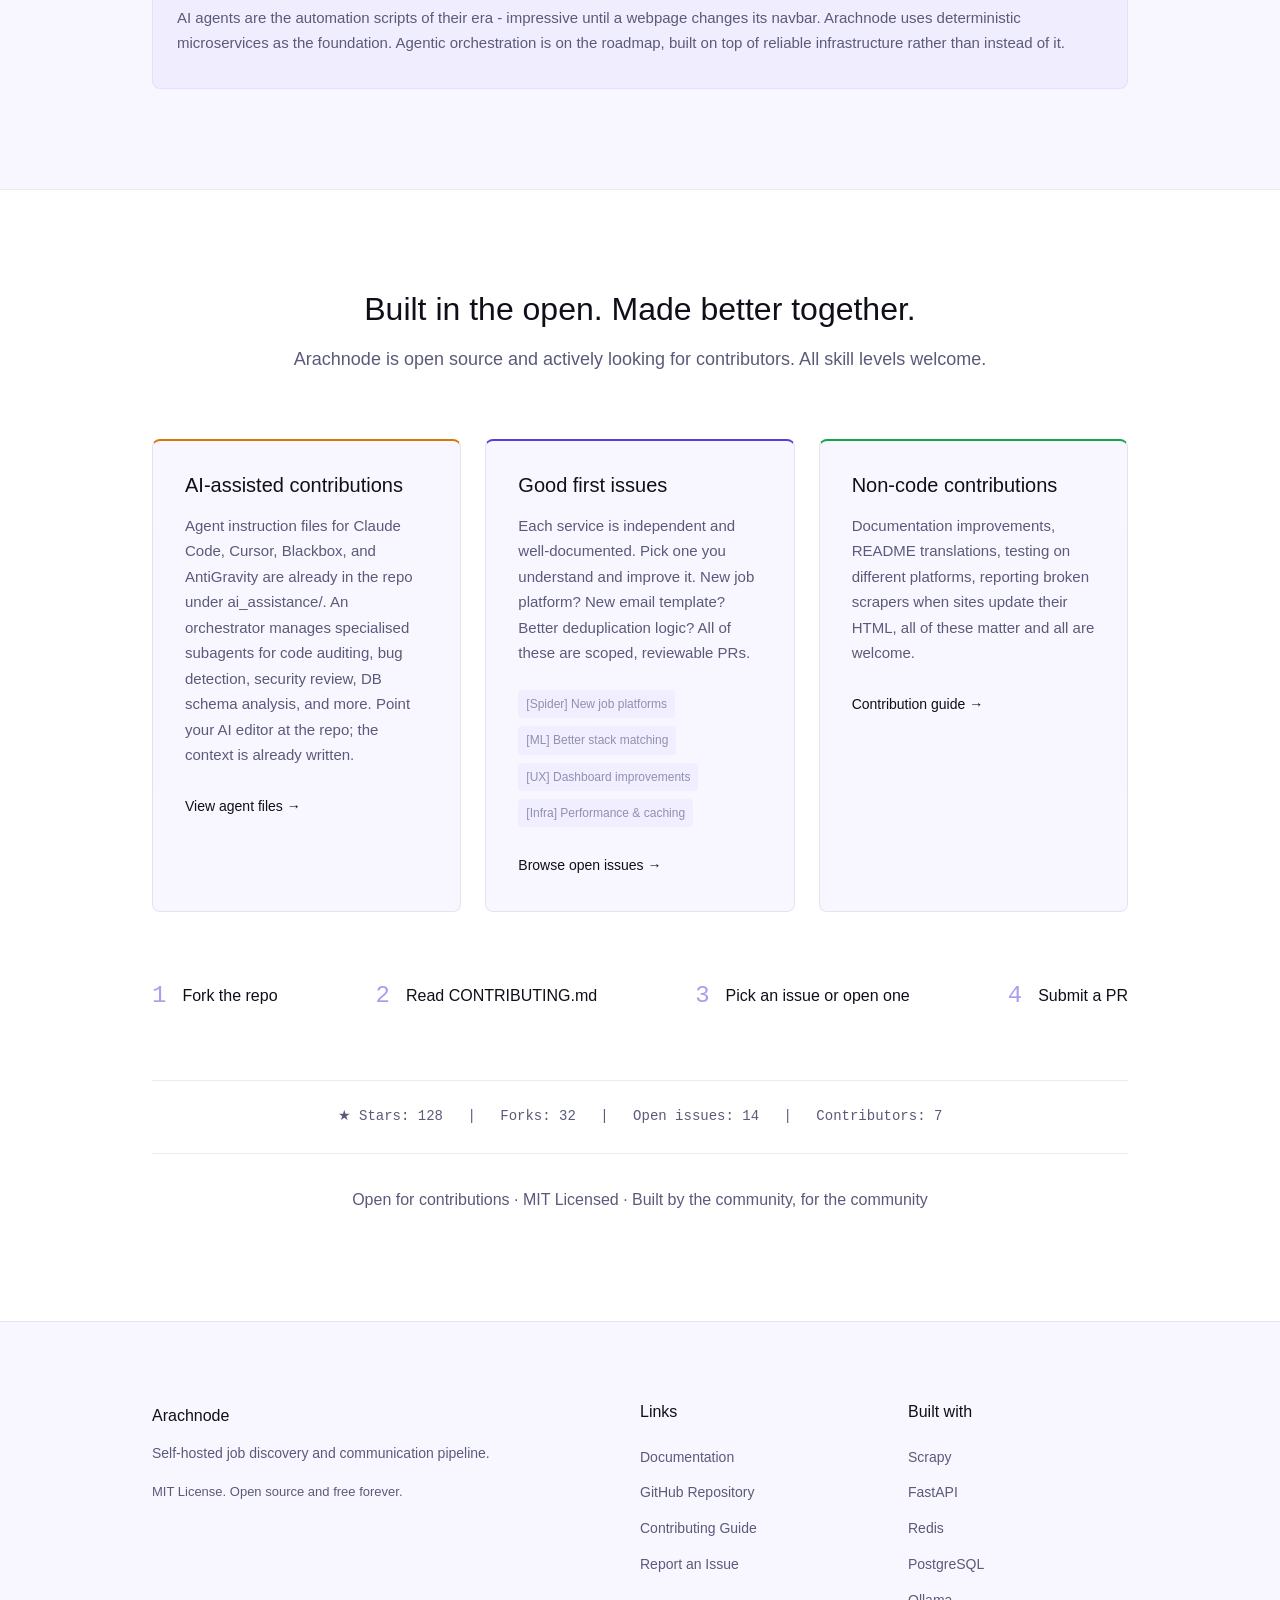
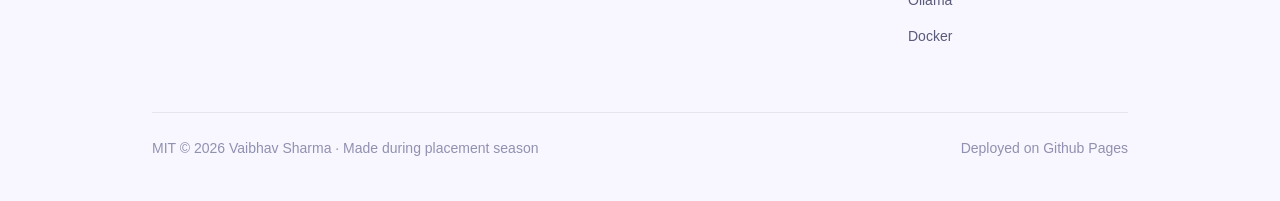
==== commit 6d7f02eb: "fix: resolve ollama_client.py merge conflict" ====
--- a/index.html
+++ b/index.html
@@ -1,4 +1,4 @@
-<!-- 
+<!--
   Arachnode Landing Page
   Deploy: GitHub Pages, Vercel, Netlify (static, no build step)
   Dashboard detection: polls localhost:8080/api/health every 10s
@@ -11,8 +11,7 @@
   <meta charset="UTF-8">
   <meta name="viewport" content="width=device-width, initial-scale=1.0">
   <title>Arachnode - Automated Job Hunt</title>
-  <meta name="description"
-    content="Arachnode - a self-hosted, microservice-based job discovery and application tracking system for engineering placements.">
+  <meta name="description" content="Arachnode - a self-hosted, microservice-based job discovery and application tracking system for engineering placements.">
   <style>
     /* === CORE VARIABLES & PREREQUISITES === */
     :root,
@@ -75,17 +74,13 @@
       font-family: var(--font-body);
       font-size: 16px;
       line-height: 1.7;
-      overflow-x: hidden;
       -webkit-font-smoothing: antialiased;
     }
 
     body::before {
       content: "";
       position: fixed;
-      top: 0;
-      left: 0;
-      width: 100vw;
-      height: 100vh;
+      top: 0; left: 0; width: 100vw; height: 100vh;
       pointer-events: none;
       z-index: 9999;
       opacity: 0.03;
@@ -97,7 +92,7 @@
     ul { list-style: none; }
     button { font-family: inherit; cursor: pointer; border: none; background: none; }
     h1, h2, h3, h4 { font-weight: 500; line-height: 1.2; }
-    .container { max-width: 1024px; margin: 0 auto; padding: 0 24px; }
+    .container { width: 100%; max-width: 1024px; margin: 0 auto; padding: 0 24px; }
 
     /* === PARTICLE CANVAS === */
     #arachnode-bg {
@@ -137,77 +132,15 @@
     }
 
     .pill {
-      display: inline-flex;
-      align-items: center;
-      justify-content: center;
-      padding: 4px 12px;
-      border-radius: 6px;
-      font-size: 13px;
-      background: var(--surface);
-      border: 1px solid var(--border);
+      display: inline-flex; align-items: center; justify-content: center;
+      padding: 4px 12px; border-radius: 6px; font-size: 13px;
+      background: var(--surface); border: 1px solid var(--border);
       color: var(--text-secondary);
-    }
-    .pill.purple {
-      background: var(--accent-purple-dim);
-      border-color: var(--accent-purple);
-      color: var(--accent-purple);
-    }
-
-    .pill.amber {
-      background: var(--amber-dim);
-      border-color: var(--amber);
-      color: var(--amber);
-    }
-
-    .pill.green {
-      background: var(--green-dim);
-      border-color: var(--green);
-      color: var(--green);
-    }
-
-    .btn {
-      display: inline-flex;
-      align-items: center;
-      justify-content: center;
-      padding: 10px 20px;
-      border-radius: 6px;
-      font-size: 14px;
-      font-weight: 500;
-      transition: all 150ms ease;
-      text-decoration: none;
-    }
-
-    .btn-primary {
-      background: var(--accent-purple);
-      color: #fff;
-    }
-
-    .btn-primary:hover {
-      background: #5a3ce0;
-      transform: translateY(-1px);
-    }
-
-    .btn-outline {
-      background: transparent;
-      border: 1px solid var(--border);
-      color: var(--text-primary);
-    }
-
-    .btn-outline:hover {
-      background: var(--surface-elevated);
-    }
-
-    code {
-      font-family: var(--font-code);
-      background: var(--surface-elevated);
-      padding: 2px 6px;
-      border-radius: 4px;
-      font-size: 0.9em;
     }
     .pill.purple { background: var(--accent-purple-dim); border-color: var(--accent-purple); color: var(--accent-purple); }
     .pill.amber  { background: var(--amber-dim); border-color: var(--amber); color: var(--amber); }
     .pill.green  { background: var(--green-dim); border-color: var(--green); color: var(--green); }
-    
+
     .btn {
       display: inline-flex; align-items: center; justify-content: center;
       padding: 10px 20px; border-radius: 6px; font-size: 14px; font-weight: 500;
@@ -217,7 +150,7 @@
     .btn-primary:hover { background: #5a3ce0; transform: translateY(-1px); }
     .btn-outline { background: transparent; border: 1px solid var(--border); color: var(--text-primary); }
     .btn-outline:hover { background: var(--surface-elevated); }
-    
+
     code {
       font-family: var(--font-code);
       background: var(--surface-elevated);
@@ -225,23 +158,10 @@
     }
 
     /* Scrollbar */
-    ::-webkit-scrollbar {
-      width: 8px;
-      height: 8px;
-    }
-
-    ::-webkit-scrollbar-track {
-      background: var(--bg);
-    }
-
-    ::-webkit-scrollbar-thumb {
-      background: var(--surface-elevated);
-      border-radius: 4px;
-    }
-
-    ::-webkit-scrollbar-thumb:hover {
-      background: var(--text-muted);
-    }
+    ::-webkit-scrollbar { width: 8px; height: 8px; }
+    ::-webkit-scrollbar-track { background: var(--bg); }
+    ::-webkit-scrollbar-thumb { background: var(--surface-elevated); border-radius: 4px; }
+    ::-webkit-scrollbar-thumb:hover { background: var(--text-muted); }
 
     /* Animations */
     @media (prefers-reduced-motion: no-preference) {
@@ -250,11 +170,7 @@
         transform: translateY(20px);
         transition: opacity 400ms ease, transform 400ms ease;
       }
-
-      .animate-on-scroll.visible {
-        opacity: 1;
-        transform: translateY(0);
-      }
+      .animate-on-scroll.visible { opacity: 1; transform: translateY(0); }
     }
 
     /* === NAVBAR === */
@@ -263,98 +179,35 @@
       backdrop-filter: blur(12px);
       background: var(--nav-bg);
       border-bottom: 1px solid var(--border);
-      z-index: 1000;
-      height: 60px;
-      display: flex;
-      align-items: center;
-    }
-
-    .nav-inner {
-      display: flex;
-      justify-content: space-between;
-      align-items: center;
-      width: 100%;
-    }
-
-    .brand {
-      display: flex;
-      align-items: center;
-      gap: 12px;
-      font-weight: 500;
-      color: #fff;
+      z-index: 1000; height: 60px; display: flex; align-items: center;
     }
     .nav-inner { display: flex; justify-content: space-between; align-items: center; width: 100%; }
-    .brand { display: flex; align-items: center; gap: 12px; font-weight: 500; color: var(--text-primary); }
+    .brand { display: flex; align-items: center; gap: 12px; min-width: 0; font-weight: 500; color: var(--text-primary); }
     .nav-links { display: flex; align-items: center; gap: 24px; font-size: 14px; color: var(--text-secondary); }
-    .nav-ctas { display: flex; align-items: center; gap: 10px; }
-    
+    .nav-ctas { display: flex; align-items: center; gap: 10px; min-width: 0; }
+
     #dashboard-btn {
-      padding: 6px 16px;
-      border-radius: 6px;
-      font-size: 14px;
-      background: var(--surface-elevated);
-      color: var(--text-muted);
-      border: 1px solid var(--border);
-      display: flex;
-      align-items: center;
-      gap: 8px;
-      cursor: not-allowed;
-      position: relative;
-    }
-
-    #dashboard-btn.active {
-      background: var(--accent-purple);
-      color: #fff;
-      border-color: var(--accent-purple);
-      cursor: pointer;
-    }
-
-    #dashboard-btn.active:hover {
-      background: #5a3ce0;
-    }
-
-    .status-dot {
-      width: 8px;
-      height: 8px;
-      border-radius: 50%;
-      background: var(--text-muted);
-    }
-
-    #dashboard-btn.active .status-dot {
-      background: var(--green);
-      margin-right: 4px;
-      box-shadow: 0 0 0 rgba(34, 197, 94, 0.4);
-      animation: pulse 2s infinite;
-    }
+      padding: 6px 16px; border-radius: 6px; font-size: 14px;
+      background: var(--surface-elevated); color: var(--text-muted);
+      border: 1px solid var(--border); display: flex; align-items: center; gap: 8px;
+      cursor: not-allowed; position: relative;
+      white-space: nowrap;
+    }
+    #dashboard-btn.active { background: var(--accent-purple); color: #fff; border-color: var(--accent-purple); cursor: pointer; }
+    #dashboard-btn.active:hover { background: #5a3ce0; }
+    .status-dot { width: 8px; height: 8px; border-radius: 50%; background: var(--text-muted); }
+    #dashboard-btn.active .status-dot { background: var(--green); margin-right: 4px; box-shadow: 0 0 0 rgba(34, 197, 94, 0.4); animation: pulse 2s infinite; }
 
     #dashboard-btn[disabled]:hover::after {
       content: "Start your services first: docker-compose up -d";
-      position: absolute;
-      top: calc(100% + 8px);
-      right: 0;
-      width: 240px;
-      padding: 8px 12px;
-      background: var(--surface-elevated);
-      border: 1px solid var(--border);
-      border-radius: 6px;
-      font-size: 12px;
-      color: var(--text-primary);
+      position: absolute; top: calc(100% + 8px); right: 0; width: 240px;
+      padding: 8px 12px; background: var(--surface-elevated); border: 1px solid var(--border);
+      border-radius: 6px; font-size: 12px; color: var(--text-primary);
       z-index: 100;
     }
 
-    .mobile-menu-btn {
-      display: none;
-      background: none;
-      border: none;
-      color: var(--text-primary);
-      cursor: pointer;
-      padding: 4px;
-    }
-
-    .mobile-menu-btn svg {
-      width: 24px;
-      height: 24px;
-    }
+    .mobile-menu-btn { display: none; background: none; border: none; color: var(--text-primary); cursor: pointer; padding: 4px; }
+    .mobile-menu-btn svg { width: 24px; height: 24px; }
 
     @keyframes pulse {
       0%   { transform: scale(0.95); box-shadow: 0 0 0 0 rgba(34, 197, 94, 0.7); }
@@ -364,47 +217,29 @@
 
     /* === DASHBOARD STATUS BAR === */
     #status-bar {
-      display: none;
-      padding: 12px 16px;
-      margin: 80px auto 0 auto;
-      max-width: 600px;
-      background: var(--green-dim);
-      border: 1px solid var(--green);
-      border-radius: 8px;
-      font-size: 14px;
-      color: var(--green);
-      text-align: center;
-    }
-
-    #status-bar a {
-      text-decoration: underline;
-      margin-left: 8px;
-      font-weight: 500;
-    }
+      display: none; padding: 12px 16px; margin: 80px auto 0 auto; max-width: 600px;
+      background: var(--green-dim); border: 1px solid var(--green); border-radius: 8px;
+      font-size: 14px; color: var(--green); text-align: center;
+    }
+    #status-bar a { text-decoration: underline; margin-left: 8px; font-weight: 500; }
 
     /* === HERO === */
     .hero {
-      min-height: 100vh;
-      display: flex;
-      flex-direction: column;
-      justify-content: center;
-      align-items: center;
-      text-align: center;
-      padding: 120px 24px 80px;
-      position: relative;
-    }
-
+      min-height: 100vh; display: flex; flex-direction: column;
+      justify-content: center; align-items: center; text-align: center;
+      padding: 120px 24px 80px; position: relative;
+    }
     .hero-glow {
       position: absolute; top: 30%; left: 50%; transform: translate(-50%, -50%);
       width: 600px; height: 600px;
       background: radial-gradient(circle, rgba(108,71,255,0.08) 0%, rgba(0,0,0,0) 70%);
       border-radius: 50%; pointer-events: none; z-index: -1;
     }
-    .hero .pill { font-family: var(--font-code); margin-bottom: 32px; margin-top: 40px; }
+    .hero .pill { max-width: 100%; flex-wrap: wrap; font-family: var(--font-code); margin-bottom: 32px; margin-top: 40px; }
     .hero h1 { font-size: clamp(36px, 5vw, 52px); max-width: 720px; margin-bottom: 24px; letter-spacing: -0.02em; }
     .hero p { font-size: 18px; color: var(--text-secondary); max-width: 540px; margin: 0 auto 40px; }
     .hero-ctas { display: flex; gap: 16px; justify-content: center; margin-bottom: 48px; flex-wrap: wrap; }
-    
+
     .tech-pills { display: flex; gap: 12px; justify-content: center; flex-wrap: wrap; margin-bottom: 64px; }
     .tech-pill {
       padding: 6px 16px; border-radius: 50px; border: 1px solid var(--border);
@@ -412,36 +247,8 @@
     }
 
     .scroll-indicator {
-      position: absolute;
-      bottom: 40px;
-      left: 50%;
-      transform: translateX(-50%);
-      animation: bounce 2s infinite;
-      color: var(--text-muted);
-    }
-
-    .scroll-indicator svg {
-      width: 24px;
-      height: 24px;
-    }
-
-    @keyframes bounce {
-
-      0%,
-      20%,
-      50%,
-      80%,
-      100% {
-        transform: translateY(0) translateX(-50%);
-      }
-
-      40% {
-        transform: translateY(-10px) translateX(-50%);
-      }
-
-      60% {
-        transform: translateY(-5px) translateX(-50%);
-      }
+      position: absolute; bottom: 40px; left: 50%; transform: translateX(-50%);
+      animation: bounce 2s infinite; color: var(--text-muted);
     }
     .scroll-indicator svg { width: 24px; height: 24px; }
     @keyframes bounce {
@@ -451,82 +258,22 @@
     }
 
     /* === SECTIONS GENERAL === */
-    section {
-      padding: 100px 0;
-      border-top: 1px solid var(--border);
-    }
-
-    .section-header {
-      text-align: center;
-      margin-bottom: 64px;
-    }
-
-    .section-header h2 {
-      font-size: 32px;
-      margin-bottom: 16px;
-    }
-
-    .section-header p {
-      color: var(--text-secondary);
-      font-size: 18px;
-    }
+    section { padding: 100px 0; border-top: 1px solid var(--border); }
+    .section-header { text-align: center; margin-bottom: 64px; }
+    .section-header h2 { font-size: 32px; margin-bottom: 16px; }
+    .section-header p { color: var(--text-secondary); font-size: 18px; }
 
     /* === HOW IT WORKS === */
-    .steps-grid {
-      display: grid;
-      grid-template-columns: repeat(auto-fit, minmax(280px, 1fr));
-      gap: 24px;
-    }
-
+    .steps-grid { display: grid; grid-template-columns: repeat(auto-fit, minmax(280px, 1fr)); gap: 24px; }
     .step-card {
       background: var(--surface); border: 1px solid var(--border); border-radius: 8px;
       padding: 32px; position: relative; overflow: hidden;
     }
-
+    .step-card:hover { border-color: rgba(255,255,255,0.2); background: var(--surface-elevated); }
     .step-number {
-      position: absolute;
-      top: -10px;
-      right: -10px;
-      font-family: var(--font-code);
-      font-size: 120px;
-      font-weight: 700;
-      color: var(--accent-purple);
-      opacity: 0.05;
-      line-height: 1;
-      pointer-events: none;
-    }
-
-    .step-icon {
-      width: 40px;
-      height: 40px;
-      border-radius: 8px;
-      background: var(--surface-elevated);
-      border: 1px solid var(--border);
-      display: flex;
-      align-items: center;
-      justify-content: center;
-      margin-bottom: 24px;
-      color: var(--accent-purple);
-    }
-
-    .step-icon svg {
-      width: 20px;
-      height: 20px;
-      stroke: currentColor;
-      fill: none;
-      stroke-width: 2;
-      stroke-linecap: round;
-      stroke-linejoin: round;
-    }
-
-    .step-card h3 {
-      font-size: 20px;
-      margin-bottom: 12px;
-    }
-
-    .step-card p {
-      color: var(--text-secondary);
-      font-size: 15px;
+      position: absolute; top: -10px; right: -10px; font-family: var(--font-code);
+      font-size: 120px; font-weight: 700; color: var(--accent-purple); opacity: 0.05;
+      line-height: 1; pointer-events: none;
     }
     .step-icon {
       width: 40px; height: 40px; border-radius: 8px; background: var(--surface-elevated);
@@ -538,45 +285,13 @@
     .step-card p { color: var(--text-secondary); font-size: 15px; }
 
     /* === FEATURES === */
-    .features-split {
-      display: grid;
-      grid-template-columns: 1fr 1fr;
-      gap: 48px;
-    }
-
-    .features-col h3 {
-      margin-bottom: 32px;
-      display: flex;
-      align-items: center;
-    }
-
-    .feature-row {
-      display: flex;
-      gap: 16px;
-      margin-bottom: 24px;
-    }
-
-    .feature-icon {
-      color: var(--green);
-      margin-top: 4px;
-      flex-shrink: 0;
-    }
-
-    .feature-icon svg {
-      width: 20px;
-      height: 20px;
-    }
-
-    .feature-content h4 {
-      font-size: 16px;
-      margin-bottom: 4px;
-      color: var(--text-primary);
-    }
-
-    .feature-content p {
-      font-size: 14px;
-      color: var(--text-secondary);
-    }
+    .features-split { display: grid; grid-template-columns: 1fr 1fr; gap: 48px; }
+    .features-col h3 { margin-bottom: 32px; display: flex; align-items: center; }
+    .feature-row { display: flex; gap: 16px; margin-bottom: 24px; }
+    .feature-icon { color: var(--green); margin-top: 4px; flex-shrink: 0; }
+    .feature-icon svg { width: 20px; height: 20px; }
+    .feature-content h4 { font-size: 16px; margin-bottom: 4px; color: var(--text-primary); }
+    .feature-content p { font-size: 14px; color: var(--text-secondary); }
 
     /* === INSTALLATION === */
     .tabs { margin-bottom: 24px; display: flex; border-bottom: 1px solid var(--border); overflow-x: auto; scrollbar-width: none; }
@@ -586,19 +301,26 @@
     .tab-content { display: none; }
     .tab-content.active { display: block; }
 
-    .terminal { background: var(--surface); border: 1px solid var(--border); border-radius: 8px; overflow: hidden; margin-bottom: 24px; }
+    .terminal { max-width: 100%; background: var(--surface); border: 1px solid var(--border); border-radius: 8px; overflow: hidden; margin-bottom: 24px; }
     .terminal-header { background: var(--surface-elevated); padding: 12px 16px; display: flex; align-items: center; border-bottom: 1px solid var(--border); }
     .dots { display: flex; gap: 8px; }
     .dot { width: 10px; height: 10px; border-radius: 50%; }
     .dot:nth-child(1) { background: var(--red); }
     .dot:nth-child(2) { background: var(--amber); }
     .dot:nth-child(3) { background: var(--green); }
-    
+
     .terminal-step { position: relative; padding: 20px; border-bottom: 1px solid var(--border); }
     .terminal-step:last-child { border-bottom: none; }
     .terminal-step-label { font-size: 13px; color: var(--text-muted); margin-bottom: 8px; }
-    .terminal-grid { display: grid; gap: 4px; }
-    .terminal-line { font-family: var(--font-code); font-size: 14px; color: var(--text-primary); }
+    .terminal-grid { display: grid; gap: 4px; min-width: 0; }
+    .terminal-line {
+      min-width: 0;
+      font-family: var(--font-code);
+      font-size: 14px;
+      color: var(--text-primary);
+      overflow-wrap: anywhere;
+      word-break: break-word;
+    }
     .terminal-comment { color: var(--text-muted); }
     .copy-btn {
       position: absolute; top: 16px; right: 16px; background: var(--surface-elevated);
@@ -607,29 +329,25 @@
     }
     .terminal-step:hover .copy-btn { opacity: 1; }
     .copy-btn:hover { color: var(--text-primary); background: var(--border); }
-    
+
     .prereq-row { display: flex; gap: 12px; margin-bottom: 16px; flex-wrap: wrap; }
     .installation-note { font-size: 14px; color: var(--text-secondary); }
 
-    .config-table { width: 100%; border-collapse: collapse; text-align: left; font-size: 14px; }
+    .table-scroll {
+      max-width: 100%;
+      overflow-x: auto;
+      -webkit-overflow-scrolling: touch;
+    }
+    .config-table { width: 100%; min-width: 560px; border-collapse: collapse; text-align: left; font-size: 14px; }
     .config-table th, .config-table td { padding: 12px 16px; border-bottom: 1px solid var(--border); }
     .config-table th { color: var(--text-muted); font-weight: 500; }
     .config-table td:first-child code { background: none; padding: 0; color: var(--accent-purple); }
 
     /* === ARCHITECTURE === */
-    .arch-diagram-wrapper {
-      width: 100%;
-      overflow-x: auto;
-      -webkit-overflow-scrolling: touch;
-    }
-
+    .arch-diagram-wrapper { width: 100%; max-width: 100%; overflow-x: auto; -webkit-overflow-scrolling: touch; }
     .arch-diagram {
-      min-width: 760px;
-      margin: 40px auto;
-      padding: 40px;
-      background: var(--surface);
-      border: 1px solid var(--border);
-      border-radius: 8px;
+      min-width: 760px; margin: 40px auto; padding: 40px; background: var(--surface);
+      border: 1px solid var(--border); border-radius: 8px;
     }
     .diagram-flow { display: flex; align-items: center; justify-content: space-between; position: relative; }
     .node {
@@ -643,16 +361,13 @@
     .arrow::after { content: ''; position: absolute; right: -2px; top: -4px; border-top: 5px solid transparent; border-bottom: 5px solid transparent; border-left: 8px solid var(--border); }
     .diagram-column { display: flex; flex-direction: column; gap: 40px; }
 
-    .services-table { width: 100%; border-collapse: collapse; text-align: left; font-size: 14px; margin-top: 40px; margin-bottom: 32px; }
+    .services-table { width: 100%; min-width: 680px; border-collapse: collapse; text-align: left; font-size: 14px; margin-top: 40px; margin-bottom: 32px; }
     .services-table th, .services-table td { padding: 12px 16px; border-bottom: 1px solid var(--border); }
     .services-table th { color: var(--text-muted); font-weight: 500; }
     .services-table td { color: var(--text-primary); }
 
-    .callout p {
-      color: var(--text-secondary);
-      font-size: 15px;
-      margin-bottom: 8px;
-    }
+    .callout { background: rgba(108,71,255,0.05); border: 1px solid var(--accent-purple-dim); padding: 24px; border-radius: 8px; margin-top: 24px; }
+    .callout p { color: var(--text-secondary); font-size: 15px; margin-bottom: 8px; }
 
     /* === CONTRIBUTOR === */
     .contribute-section { background: var(--surface); }
@@ -663,10 +378,10 @@
     .contrib-card.c-amber  { border-top: 2px solid var(--amber); }
     .contrib-card.c-purple { border-top: 2px solid var(--accent-purple); }
     .contrib-card.c-green  { border-top: 2px solid var(--green); }
-    
+
     .contrib-tags { display: flex; flex-wrap: wrap; gap: 8px; margin-bottom: 24px; }
     .contrib-tags span { font-size: 12px; padding: 4px 8px; background: var(--surface-elevated); border-radius: 4px; color: var(--text-muted); }
-    
+
     .cta-link { color: var(--text-primary); font-size: 14px; font-weight: 500; display: inline-flex; align-items: center; }
     .cta-link:hover { color: var(--accent-purple); }
 
@@ -688,43 +403,63 @@
     .footer-links a:hover { color: var(--text-primary); }
     .footer-bottom { display: flex; justify-content: space-between; align-items: center; border-top: 1px solid var(--border); padding-top: 24px; font-size: 14px; color: var(--text-muted); }
 
+    #backToTop {
+      position: fixed;
+      right: 20px;
+      bottom: 20px;
+      z-index: 10;
+      display: none;
+      width: 40px;
+      height: 40px;
+      border-radius: 8px;
+      background: var(--surface-elevated);
+      border: 1px solid var(--border);
+      color: var(--text-primary);
+      font-size: 18px;
+      line-height: 1;
+    }
+
+    #backToTop:hover {
+      border-color: var(--accent-purple);
+      color: var(--accent-purple);
+    }
+
     /* === RESPONSIVE === */
     @media (max-width: 1024px) {
-      .features-split {
-        grid-template-columns: 1fr;
-        gap: 64px;
-      }
-    }
-
+      .features-split { grid-template-columns: 1fr; gap: 64px; }
+    }
     @media (max-width: 768px) {
-      .footer-cols {
-        grid-template-columns: 1fr;
-        text-align: center;
-      }
-
-      .steps-row {
-        flex-direction: column;
-        gap: 24px;
-      }
-
-      .stats-row span {
-        display: block;
-        margin: 8px 0;
-      }
-    }
-
+      .footer-cols { grid-template-columns: 1fr; text-align: center; }
+      .steps-row { flex-direction: column; gap: 24px; }
+      .stats-row span { display: block; margin: 8px 0; }
+    }
     @media (max-width: 640px) {
+      .container { padding: 0 16px; }
       .nav-links { display: none; }
       .nav-links.active { display: flex; flex-direction: column; position: absolute; top: 60px; left: 0; right: 0; background: var(--bg); padding: 24px; border-bottom: 1px solid var(--border); }
       .mobile-menu-btn { display: block; }
-      .hero { padding-top: 100px; }
-      .hero h1 { font-size: 36px; }
+      #dashboard-btn { display: none; }
+      .hero { min-height: auto; padding: 100px 16px 72px; }
+      .hero-glow { width: 100%; max-width: 420px; height: 420px; }
+      .hero h1 { font-size: 34px; }
+      .hero-ctas .btn { width: 100%; max-width: 280px; }
+      .features-col h3 { flex-wrap: wrap; gap: 8px; }
+      .terminal-step { padding: 18px 72px 18px 16px; }
+      .copy-btn { opacity: 1; }
+      .arch-diagram { min-width: 680px; padding: 28px; }
+      #backToTop { right: 14px; bottom: 14px; }
       .footer-bottom { flex-direction: column; gap: 16px; text-align: center; }
       #btn-theme span.theme-label { display: none; }
     }
+
+    @media (max-width: 420px) {
+      .brand .pill { display: none; }
+      .hero h1 { font-size: 32px; }
+      .tab-btn { padding: 12px 16px; }
+      .config-table { min-width: 500px; }
+    }
   </style>
 </head>
-
 <body>
 
   <!-- PARTICLE CANVAS -->
@@ -751,12 +486,7 @@
           <div class="status-dot"></div> Open Dashboard
         </a>
         <button class="mobile-menu-btn" id="mobile-toggle" aria-label="Toggle menu">
-          <svg viewBox="0 0 24 24" fill="none" stroke="currentColor" stroke-width="2" stroke-linecap="round"
-            stroke-linejoin="round">
-            <line x1="3" y1="12" x2="21" y2="12"></line>
-            <line x1="3" y1="6" x2="21" y2="6"></line>
-            <line x1="3" y1="18" x2="21" y2="18"></line>
-          </svg>
+          <svg viewBox="0 0 24 24" fill="none" stroke="currentColor" stroke-width="2" stroke-linecap="round" stroke-linejoin="round"><line x1="3" y1="12" x2="21" y2="12"></line><line x1="3" y1="6" x2="21" y2="6"></line><line x1="3" y1="18" x2="21" y2="18"></line></svg>
         </button>
       </div>
     </div>
@@ -774,13 +504,11 @@
     <div class="pill">⚡ Built for placement season &middot; Self-hosted &middot; Free forever</div>
     <h1 class="animate-on-scroll">Stop applying manually.<br>Automate your entire<br>job hunt.</h1>
     <p class="animate-on-scroll" style="transition-delay: 80ms">
-      Arachnode crawls startup job boards, finds hiring manager contacts, and drafts cold emails, running entirely on
-      your machine. No subscriptions. No API bills. No black-box agents.
+      Arachnode crawls startup job boards, finds hiring manager contacts, and drafts cold emails, running entirely on your machine. No subscriptions. No API bills. No black-box agents.
     </p>
     <div class="hero-ctas animate-on-scroll" style="transition-delay: 160ms">
       <a href="#installation" class="btn btn-primary">Get started in 5 minutes</a>
-      <a href="https://github.com/sharmavaibhav31/arachnode" target="_blank" class="btn btn-outline"
-        id="gh-link-hero">View on GitHub</a>
+      <a href="https://github.com/sharmavaibhav31/arachnode" target="_blank" class="btn btn-outline" id="gh-link-hero">View on GitHub</a>
     </div>
     <div class="tech-pills animate-on-scroll" style="transition-delay: 240ms">
       <div class="tech-pill">Scrapy</div>
@@ -790,10 +518,7 @@
       <div class="tech-pill">Ollama</div>
     </div>
     <div class="scroll-indicator">
-      <svg viewBox="0 0 24 24" fill="none" stroke="currentColor" stroke-width="2" stroke-linecap="round"
-        stroke-linejoin="round">
-        <polyline points="6 9 12 15 18 9"></polyline>
-      </svg>
+      <svg viewBox="0 0 24 24" fill="none" stroke="currentColor" stroke-width="2" stroke-linecap="round" stroke-linejoin="round"><polyline points="6 9 12 15 18 9"></polyline></svg>
     </div>
   </section>
 
@@ -808,54 +533,36 @@
         <div class="step-card animate-on-scroll" style="transition-delay: 0ms">
           <div class="step-number">01</div>
           <div class="step-icon">
-            <svg viewBox="0 0 24 24">
-              <circle cx="12" cy="12" r="10"></circle>
-              <circle cx="12" cy="12" r="6"></circle>
-              <circle cx="12" cy="12" r="2"></circle>
-            </svg>
+            <svg viewBox="0 0 24 24"><circle cx="12" cy="12" r="10"></circle><circle cx="12" cy="12" r="6"></circle><circle cx="12" cy="12" r="2"></circle></svg>
           </div>
           <h3>Crawl every relevant job</h3>
-          <p>Arachnode scans Wellfound, YC Jobs, Remotive, Naukri, and LinkedIn continuously. New roles matching your
-            stack appear in your dashboard within minutes.</p>
+          <p>Arachnode scans Wellfound, YC Jobs, Remotive, Naukri, and LinkedIn continuously. New roles matching your stack appear in your dashboard within minutes.</p>
         </div>
         <div class="step-card animate-on-scroll" style="transition-delay: 80ms">
           <div class="step-number">02</div>
           <div class="step-icon">
-            <svg viewBox="0 0 24 24">
-              <path d="M20 21v-2a4 4 0 0 0-4-4H8a4 4 0 0 0-4 4v2"></path>
-              <circle cx="12" cy="7" r="4"></circle>
-            </svg>
+            <svg viewBox="0 0 24 24"><path d="M20 21v-2a4 4 0 0 0-4-4H8a4 4 0 0 0-4 4v2"></path><circle cx="12" cy="7" r="4"></circle></svg>
           </div>
           <h3>Find who to contact</h3>
-          <p>The contact discovery service finds publicly available emails and LinkedIn profiles for hiring managers and
-            engineers at target companies using OSINT and the GitHub API.</p>
+          <p>The contact discovery service finds publicly available emails and LinkedIn profiles for hiring managers and engineers at target companies using OSINT and the GitHub API.</p>
         </div>
         <div class="step-card animate-on-scroll" style="transition-delay: 160ms">
           <div class="step-number">03</div>
           <div class="step-icon">
-            <svg viewBox="0 0 24 24">
-              <path d="M4 4h16c1.1 0 2 .9 2 2v12c0 1.1-.9 2-2 2H4c-1.1 0-2-.9-2-2V6c0-1.1.9-2 2-2z"></path>
-              <polyline points="22,6 12,13 2,6"></polyline>
-            </svg>
+            <svg viewBox="0 0 24 24"><path d="M4 4h16c1.1 0 2 .9 2 2v12c0 1.1-.9 2-2 2H4c-1.1 0-2-.9-2-2V6c0-1.1.9-2 2-2z"></path><polyline points="22,6 12,13 2,6"></polyline></svg>
           </div>
           <h3>Send emails that get replies</h3>
-          <p>A local LLM (Ollama + Mistral) personalizes cold emails based on each company's product. You review and
-            send, nothing goes out automatically.</p>
-        </div>
-      </div>
-    </nav>
-
-    <!-- DASHBOARD STATUS BAR -->
-    <div id="status-bar" class="animate-on-scroll">
-      &#10003; Services detected — your JobHunter dashboard is running
-      <a href="#" id="status-bar-link">Open Dashboard &rarr;</a>
+          <p>A local LLM (Ollama + Mistral) personalizes cold emails based on each company's product. You review and send, nothing goes out automatically.</p>
+        </div>
+      </div>
     </div>
-
-    <!-- HERO -->
-    <section class="hero" id="hero">
-      <div class="hero-glow"></div>
-      <div class="pill">
-        ⚡ Built for placement season &middot; Self-hosted &middot; Free forever
+  </section>
+
+  <!-- FEATURES -->
+  <section id="features">
+    <div class="container">
+      <div class="section-header animate-on-scroll">
+        <h2>Everything you need. Nothing you don't.</h2>
       </div>
       <div class="features-split">
         <div class="features-col animate-on-scroll" style="transition-delay: 0ms">
@@ -930,32 +637,31 @@
             <div class="terminal-step-label">Step 1 — Clone</div>
             <div class="terminal-grid" id="code-step-1">
               <div class="terminal-line">git clone https://github.com/sharmavaibhav31/arachnode.git</div>
-              <div class="terminal-line">cd arachnode </div>
+              <div class="terminal-line">cd arachnode</div>
             </div>
-            <button class="copy-btn"
-              data-text="git clone https://github.com/sharmavaibhav31/arachnode.git\ncd arachnode">Copy</button>
+            <button class="copy-btn" data-text="git clone https://github.com/sharmavaibhav31/arachnode.git\ncd arachnode">Copy</button>
           </div>
           <div class="terminal-step">
             <div class="terminal-step-label">Step 2 — Configure</div>
             <div class="terminal-grid" id="code-step-2">
               <div class="terminal-line">cp .env.example .env</div>
               <div class="terminal-line terminal-comment"># Edit .env with your details (takes 2 minutes)</div>
-              <div class="terminal-line terminal-comment"># Required: JOBSEEKER_ROLE, JOBSEEKER_STACK,
-                GMAIL_APP_PASSWORD</div>
+              <div class="terminal-line terminal-comment"># Required: JOBSEEKER_ROLE, JOBSEEKER_STACK, GMAIL_APP_PASSWORD</div>
             </div>
+            <button class="copy-btn" data-text="cp .env.example .env">Copy</button>
           </div>
           <div class="terminal-step">
             <div class="terminal-step-label">Step 3 — Run</div>
             <div class="terminal-grid" id="code-step-3">
               <div class="terminal-line">docker-compose up -d</div>
             </div>
+            <button class="copy-btn" data-text="docker-compose up -d">Copy</button>
           </div>
           <div class="terminal-step">
             <div class="terminal-step-label">Step 4 — Open</div>
             <div class="terminal-grid" id="code-step-4">
               <div class="terminal-line terminal-comment"># Visit http://localhost:8080</div>
-              <div class="terminal-line terminal-comment"># Or click "Open Dashboard" in the navbar above (activates
-                automatically)</div>
+              <div class="terminal-line terminal-comment"># Or click "Open Dashboard" in the navbar above (activates automatically)</div>
             </div>
           </div>
         </div>
@@ -965,21 +671,8 @@
           <div class="pill">4GB RAM</div>
           <div class="pill">Git</div>
         </div>
-        <p class="installation-note">Ollama is optional. Without it, email templates still work — just without AI
-          personalization.</p>
-      </div>
-    </section>
-
-    <!-- CONTRIBUTOR -->
-    <section id="contributor" class="contribute-section">
-      <div class="container">
-        <div class="section-header animate-on-scroll">
-          <h2>Built in the open. Made better together.</h2>
-          <p>
-            JobHunter is open source and actively looking for contributors. All
-            skill levels welcome.
-          </p>
-        </div>
+        <p class="installation-note">Ollama is optional. Without it, email templates still work — just without AI personalization.</p>
+      </div>
 
       <div class="tab-content" id="tab-manual">
         <div class="terminal">
@@ -995,13 +688,14 @@
               <div class="terminal-line">scrapy crawl remotive</div>
               <div class="terminal-line">uvicorn aggregator.main:app --port 8000</div>
             </div>
-            <button class="copy-btn"
-              data-text="python -m venv venv\nsource venv/bin/activate\npip install -r requirements.txt\nplaywright install chromium\nscrapy crawl remotive\nuvicorn aggregator.main:app --port 8000">Copy</button>
-          </div>
+            <button class="copy-btn" data-text="python -m venv venv\nsource venv/bin/activate\npip install -r requirements.txt\nplaywright install chromium\nscrapy crawl remotive\nuvicorn aggregator.main:app --port 8000">Copy</button>
+          </div>
+        </div>
+      </div>
 
       <div class="tab-content" id="tab-config">
         <div class="terminal" style="padding: 0;">
-          <div style="overflow-x: auto;">
+          <div class="table-scroll">
             <table class="config-table">
               <thead>
                 <tr><th>Variable</th><th>Required</th><th>Description</th></tr>
@@ -1016,8 +710,7 @@
             </table>
           </div>
         </div>
-        <a href="https://github.com/sharmavaibhav31/arachnode#configuration" target="_blank" class="cta-link">Full
-          configuration reference &rarr;</a>
+        <a href="https://github.com/sharmavaibhav31/arachnode#configuration" target="_blank" class="cta-link">Full configuration reference &rarr;</a>
       </div>
     </div>
   </section>
@@ -1043,41 +736,38 @@
             <div class="arrow"></div>
             <div class="node db">PostgreSQL</div>
           </div>
-          <div class="min-step">
-            <span class="min-step-num">2</span
-            ><span class="min-step-text">Read CONTRIBUTING.md</span>
-          </div>
-          <div class="min-step">
-            <span class="min-step-num">3</span
-            ><span class="min-step-text">Pick an issue or open one</span>
-          </div>
-          <div class="min-step">
-            <span class="min-step-num">4</span
-            ><span class="min-step-text">Submit a PR</span>
-          </div>
-        </div>
-      </div>
-      <div class="animate-on-scroll" style="transition-delay: 160ms; overflow-x: auto;">
+          <div style="height: 40px;"></div>
+          <div class="diagram-flow" style="justify-content: center; gap: 40px;">
+            <div class="node">Contact Discovery</div>
+            <div class="arrow" style="flex-grow:0; width: 40px"></div>
+            <div class="node">Email Generator</div>
+          </div>
+          <div style="height: 40px;"></div>
+          <div class="diagram-flow" style="justify-content: center; gap: 40px;">
+            <div class="node" style="border-style: dashed;">Scheduler</div>
+            <div class="node" style="border-style: dashed;">Gateway</div>
+          </div>
+        </div>
+      </div>
+      <div class="table-scroll animate-on-scroll" style="transition-delay: 160ms">
         <table class="services-table">
           <thead>
             <tr><th>Service</th><th>Language</th><th>Port</th><th>Key dependency</th><th>Status</th></tr>
           </thead>
           <tbody>
             <tr><td>Crawler</td><td>Python</td><td>-</td><td>Scrapy</td><td><span class="pill green" style="padding: 2px 8px;">stable</span></td></tr>
-            <tr><td>Platform Scraper</td><td>Python</td><td>8002</td><td>Playwright</td><td><span class="pill green" style="padding: 2px 8px;">stable</span></td></tr>
+            <tr><td>Platform Scraper</td><td>Python</td><td>8001</td><td>Playwright</td><td><span class="pill green" style="padding: 2px 8px;">stable</span></td></tr>
             <tr><td>Aggregator</td><td>Python</td><td>8000</td><td>FastAPI</td><td><span class="pill green" style="padding: 2px 8px;">stable</span></td></tr>
-            <tr><td>Contact Discovery</td><td>Python</td><td>8003</td><td>GitHub API</td><td><span class="pill green" style="padding: 2px 8px;">stable</span></td></tr>
-            <tr><td>Email Generator</td><td>Python</td><td>8004</td><td>Ollama</td><td><span class="pill green" style="padding: 2px 8px;">stable</span></td></tr>
-            <tr><td>Scheduler</td><td>Python</td><td>-</td><td>Celery/Cron</td><td><span class="pill green" style="padding: 2px 8px;">stable</span></td></tr>
-            <tr><td>Gateway</td><td>JavaScript</td><td>8080</td><td>Express</td><td><span class="pill green" style="padding: 2px 8px;">stable</span></td></tr>
+            <tr><td>Contact Discovery</td><td>Python</td><td>8002</td><td>GitHub API</td><td><span class="pill green" style="padding: 2px 8px;">stable</span></td></tr>
+            <tr><td>Email Generator</td><td>Python</td><td>8003</td><td>Ollama</td><td><span class="pill green" style="padding: 2px 8px;">stable</span></td></tr>
+            <tr><td>Scheduler</td><td>Python</td><td>-</td><td>APScheduler</td><td><span class="pill green" style="padding: 2px 8px;">stable</span></td></tr>
+            <tr><td>Gateway</td><td>Python</td><td>8080</td><td>FastAPI</td><td><span class="pill green" style="padding: 2px 8px;">stable</span></td></tr>
           </tbody>
         </table>
       </div>
       <div class="callout animate-on-scroll" style="transition-delay: 240ms">
         <p><strong>Why not agentic workflows?</strong></p>
-        <p>AI agents are the automation scripts of their era - impressive until a webpage changes its navbar. JobHunter
-          uses deterministic microservices as the foundation. Agentic orchestration is on the roadmap, built on top of
-          reliable infrastructure rather than instead of it.</p>
+        <p>AI agents are the automation scripts of their era - impressive until a webpage changes its navbar. Arachnode uses deterministic microservices as the foundation. Agentic orchestration is on the roadmap, built on top of reliable infrastructure rather than instead of it.</p>
       </div>
     </div>
   </section>
@@ -1088,59 +778,46 @@
       <div class="section-header animate-on-scroll">
         <h2>Built in the open. Made better together.</h2>
         <p>Arachnode is open source and actively looking for contributors. All skill levels welcome.</p>
-        <p>Arachnode is open source and actively looking for contributors. All skill levels welcome.</p>
       </div>
       <div class="contrib-cards">
         <div class="contrib-card c-amber animate-on-scroll" style="transition-delay: 0ms">
           <h3>AI-assisted contributions</h3>
-          <p>Agent instruction files for Claude Code, Cursor, Blackbox, and AntiGravity are already in the repo under
-            ai_assistance/. An orchestrator manages specialised subagents for code auditing, bug detection, security
-            review, DB schema analysis, and more. Point your AI editor at the repo; the context is already written.</p>
+          <p>Agent instruction files for Claude Code, Cursor, Blackbox, and AntiGravity are already in the repo under ai_assistance/. An orchestrator manages specialised subagents for code auditing, bug detection, security review, DB schema analysis, and more. Point your AI editor at the repo; the context is already written.</p>
           <a href="#" class="cta-link">View agent files &rarr;</a>
         </div>
         <div class="contrib-card c-purple animate-on-scroll" style="transition-delay: 80ms">
           <h3>Good first issues</h3>
-          <p>Each service is independent and well-documented. Pick one you understand and improve it. New job platform?
-            New email template? Better deduplication logic? All of these are scoped, reviewable PRs.</p>
+          <p>Each service is independent and well-documented. Pick one you understand and improve it. New job platform? New email template? Better deduplication logic? All of these are scoped, reviewable PRs.</p>
           <div class="contrib-tags">
             <span>[Spider] New job platforms</span>
             <span>[ML] Better stack matching</span>
             <span>[UX] Dashboard improvements</span>
             <span>[Infra] Performance & caching</span>
           </div>
-          <a href="https://github.com/sharmavaibhav31/arachnode/issues" target="_blank" class="cta-link">Browse open
-            issues &rarr;</a>
+          <a href="https://github.com/sharmavaibhav31/arachnode/issues" target="_blank" class="cta-link">Browse open issues &rarr;</a>
         </div>
         <div class="contrib-card c-green animate-on-scroll" style="transition-delay: 160ms">
           <h3>Non-code contributions</h3>
-          <p>Documentation improvements, README translations, testing on different platforms, reporting broken scrapers
-            when sites update their HTML, all of these matter and all are welcome.</p>
-          <a href="https://github.com/sharmavaibhav31/arachnode/blob/main/CONTRIBUTING.md" target="_blank"
-            class="cta-link">Contribution guide &rarr;</a>
+          <p>Documentation improvements, README translations, testing on different platforms, reporting broken scrapers when sites update their HTML, all of these matter and all are welcome.</p>
+          <a href="https://github.com/sharmavaibhav31/arachnode/blob/main/CONTRIBUTING.md" target="_blank" class="cta-link">Contribution guide &rarr;</a>
         </div>
       </div>
       <div class="steps-row animate-on-scroll" style="transition-delay: 240ms">
         <div class="min-step"><span class="min-step-num">1</span><span class="min-step-text">Fork the repo</span></div>
-        <div class="min-step"><span class="min-step-num">2</span><span class="min-step-text">Read CONTRIBUTING.md</span>
-        </div>
-        <div class="min-step"><span class="min-step-num">3</span><span class="min-step-text">Pick an issue or open
-            one</span></div>
+        <div class="min-step"><span class="min-step-num">2</span><span class="min-step-text">Read CONTRIBUTING.md</span></div>
+        <div class="min-step"><span class="min-step-num">3</span><span class="min-step-text">Pick an issue or open one</span></div>
         <div class="min-step"><span class="min-step-num">4</span><span class="min-step-text">Submit a PR</span></div>
       </div>
       <div class="stats-row animate-on-scroll" style="transition-delay: 320ms">
-        <span>&#9733; Stars: 128</span> | <span>Forks: 32</span> | <span>Open issues: 14</span> | <span>Contributors:
-          7</span>
+        <span>&#9733; Stars: 128</span> | <span>Forks: 32</span> | <span>Open issues: 14</span> | <span>Contributors: 7</span>
       </div>
       <div class="text-center animate-on-scroll" style="transition-delay: 400ms; text-align: center;">
-        <p style="color: var(--text-secondary); margin-bottom: 8px;">Open for contributions &middot; MIT Licensed
-          &middot; Built by the community, for the community</p>
+        <p style="color: var(--text-secondary); margin-bottom: 8px;">Open for contributions &middot; MIT Licensed &middot; Built by the community, for the community</p>
       </div>
     </div>
   </section>
-  <!-- Back to Top Button -->
-  <button id="backToTop" title="Go to top">
-    <i class="fas fa-arrow-up"></i> ↑
-  </button>
+
+  <button id="backToTop" type="button" aria-label="Back to top">↑</button>
 
   <!-- FOOTER -->
   <footer>
@@ -1156,16 +833,20 @@
           <div class="footer-links">
             <a href="#installation">Documentation</a>
             <a href="https://github.com/sharmavaibhav31/arachnode" target="_blank">GitHub Repository</a>
-            <a href="https://github.com/sharmavaibhav31/arachnode/blob/main/CONTRIBUTING.md"
-              target="_blank">Contributing Guide</a>
+            <a href="https://github.com/sharmavaibhav31/arachnode/blob/main/CONTRIBUTING.md" target="_blank">Contributing Guide</a>
             <a href="https://github.com/sharmavaibhav31/arachnode/issues" target="_blank">Report an Issue</a>
           </div>
         </div>
-        <div class="footer-bottom">
-          <div>
-            MIT &copy; 2026 Vaibhav Sharma &middot; Made during placement season
-          </div>
-          <div>Deployed on Github Pages</div>
+        <div class="footer-col">
+          <h4>Built with</h4>
+          <div class="footer-links">
+            <a href="https://scrapy.org" target="_blank">Scrapy</a>
+            <a href="https://fastapi.tiangolo.com" target="_blank">FastAPI</a>
+            <a href="https://redis.io" target="_blank">Redis</a>
+            <a href="https://postgresql.org" target="_blank">PostgreSQL</a>
+            <a href="https://ollama.com" target="_blank">Ollama</a>
+            <a href="https://docker.com" target="_blank">Docker</a>
+          </div>
         </div>
       </div>
       <div class="footer-bottom">
@@ -1344,6 +1025,7 @@
           btn.classList.add('active');
           document.getElementById(btn.dataset.target).classList.add('active');
         });
+      });
 
       /* === COPY TO CLIPBOARD === */
       document.querySelectorAll('.copy-btn').forEach(btn => {
@@ -1355,6 +1037,7 @@
             setTimeout(() => { btn.textContent = orig; }, 2000);
           });
         });
+      });
 
       /* === MOBILE MENU === */
       const mobileToggle = document.getElementById('mobile-toggle');
@@ -1380,25 +1063,16 @@
       }
 
     });
-    // Get the button
-    const backToTopBtn = document.getElementById("backToTop");
-
-    // When the user scrolls down 300px from the top, show the button
-    window.onscroll = function () {
-      if (document.body.scrollTop > 300 || document.documentElement.scrollTop > 300) {
-        backToTopBtn.style.display = "block";
-      } else {
-        backToTopBtn.style.display = "none";
-      }
-    };
-
-    // When the user clicks on the button, scroll to the top of the document
-    backToTopBtn.addEventListener("click", function () {
-      window.scrollTo({
-        top: 0,
-        behavior: "smooth" // Smooth scrolling animation
+
+    const backToTopBtn = document.getElementById('backToTop');
+    if (backToTopBtn) {
+      window.addEventListener('scroll', () => {
+        backToTopBtn.style.display = window.scrollY > 300 ? 'block' : 'none';
       });
-    });
+      backToTopBtn.addEventListener('click', () => {
+        window.scrollTo({ top: 0, behavior: 'smooth' });
+      });
+    }
   </script>
 </body>
 </html>
